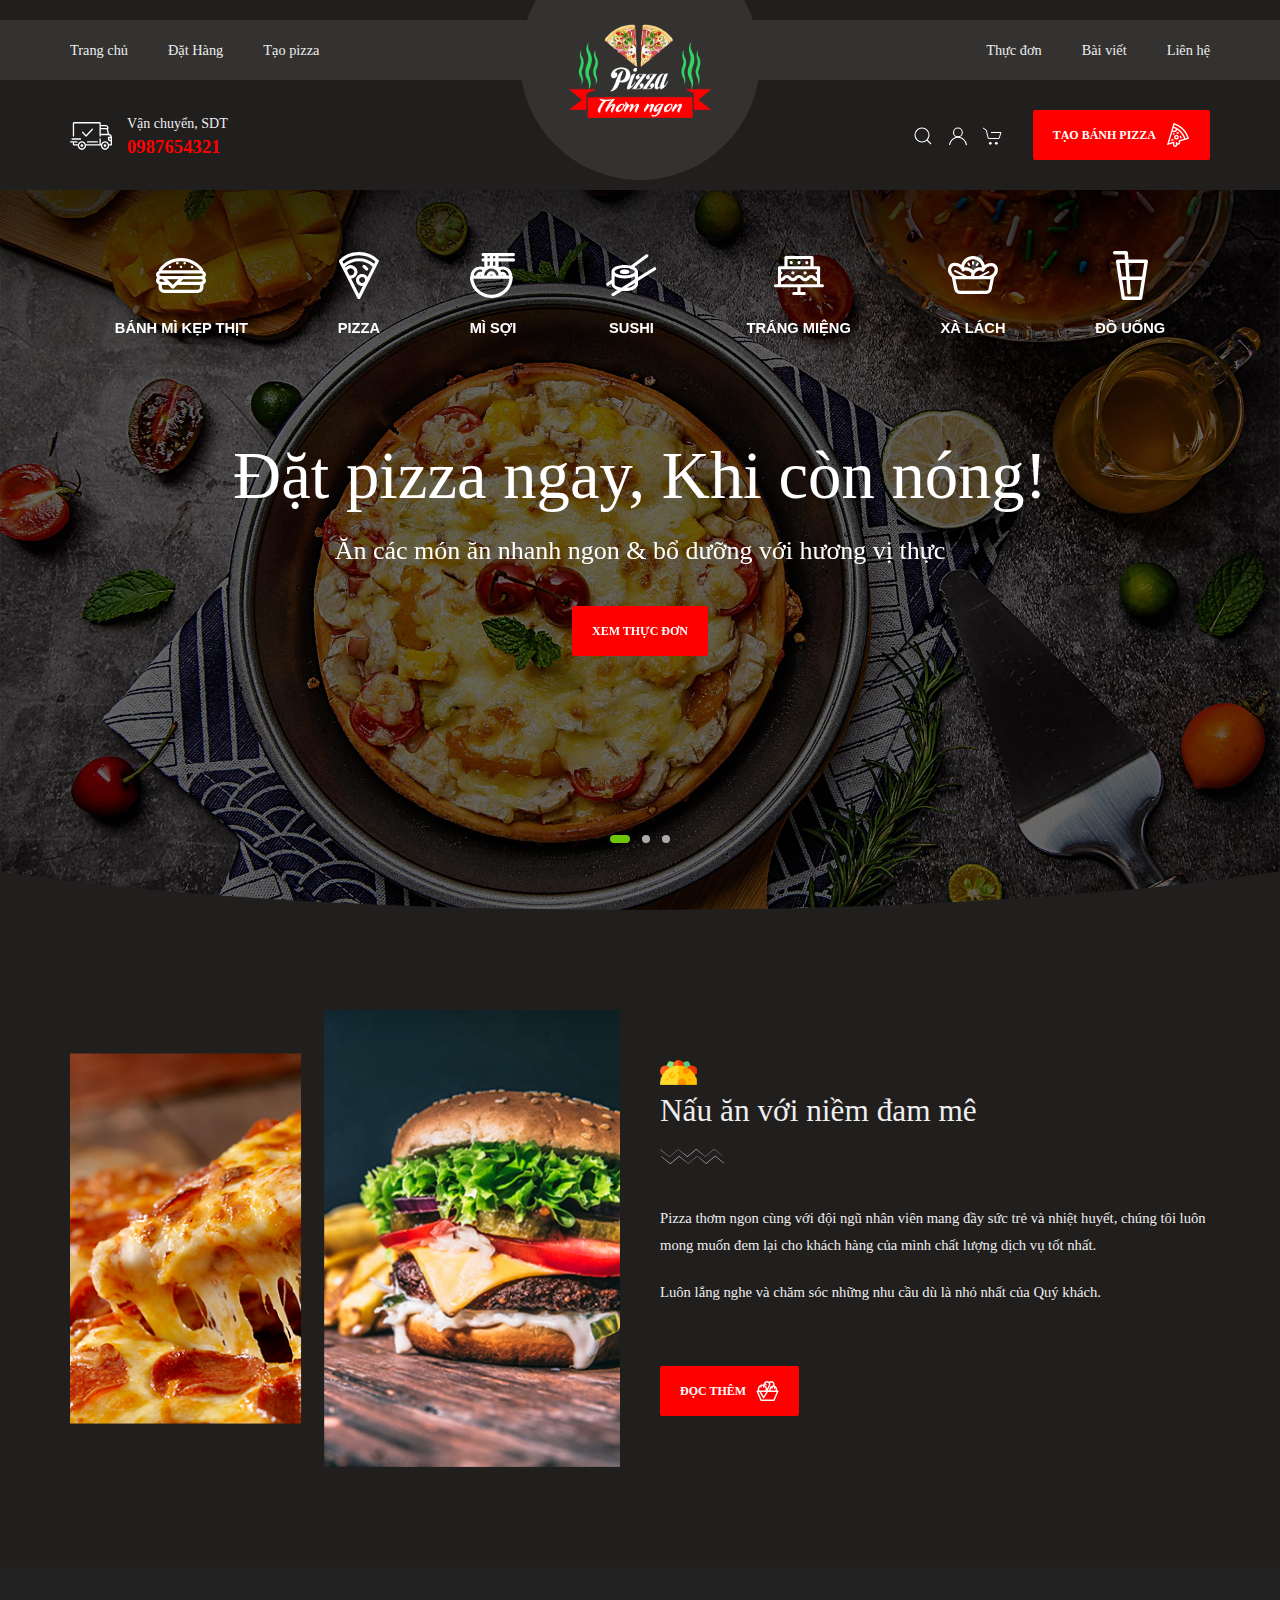
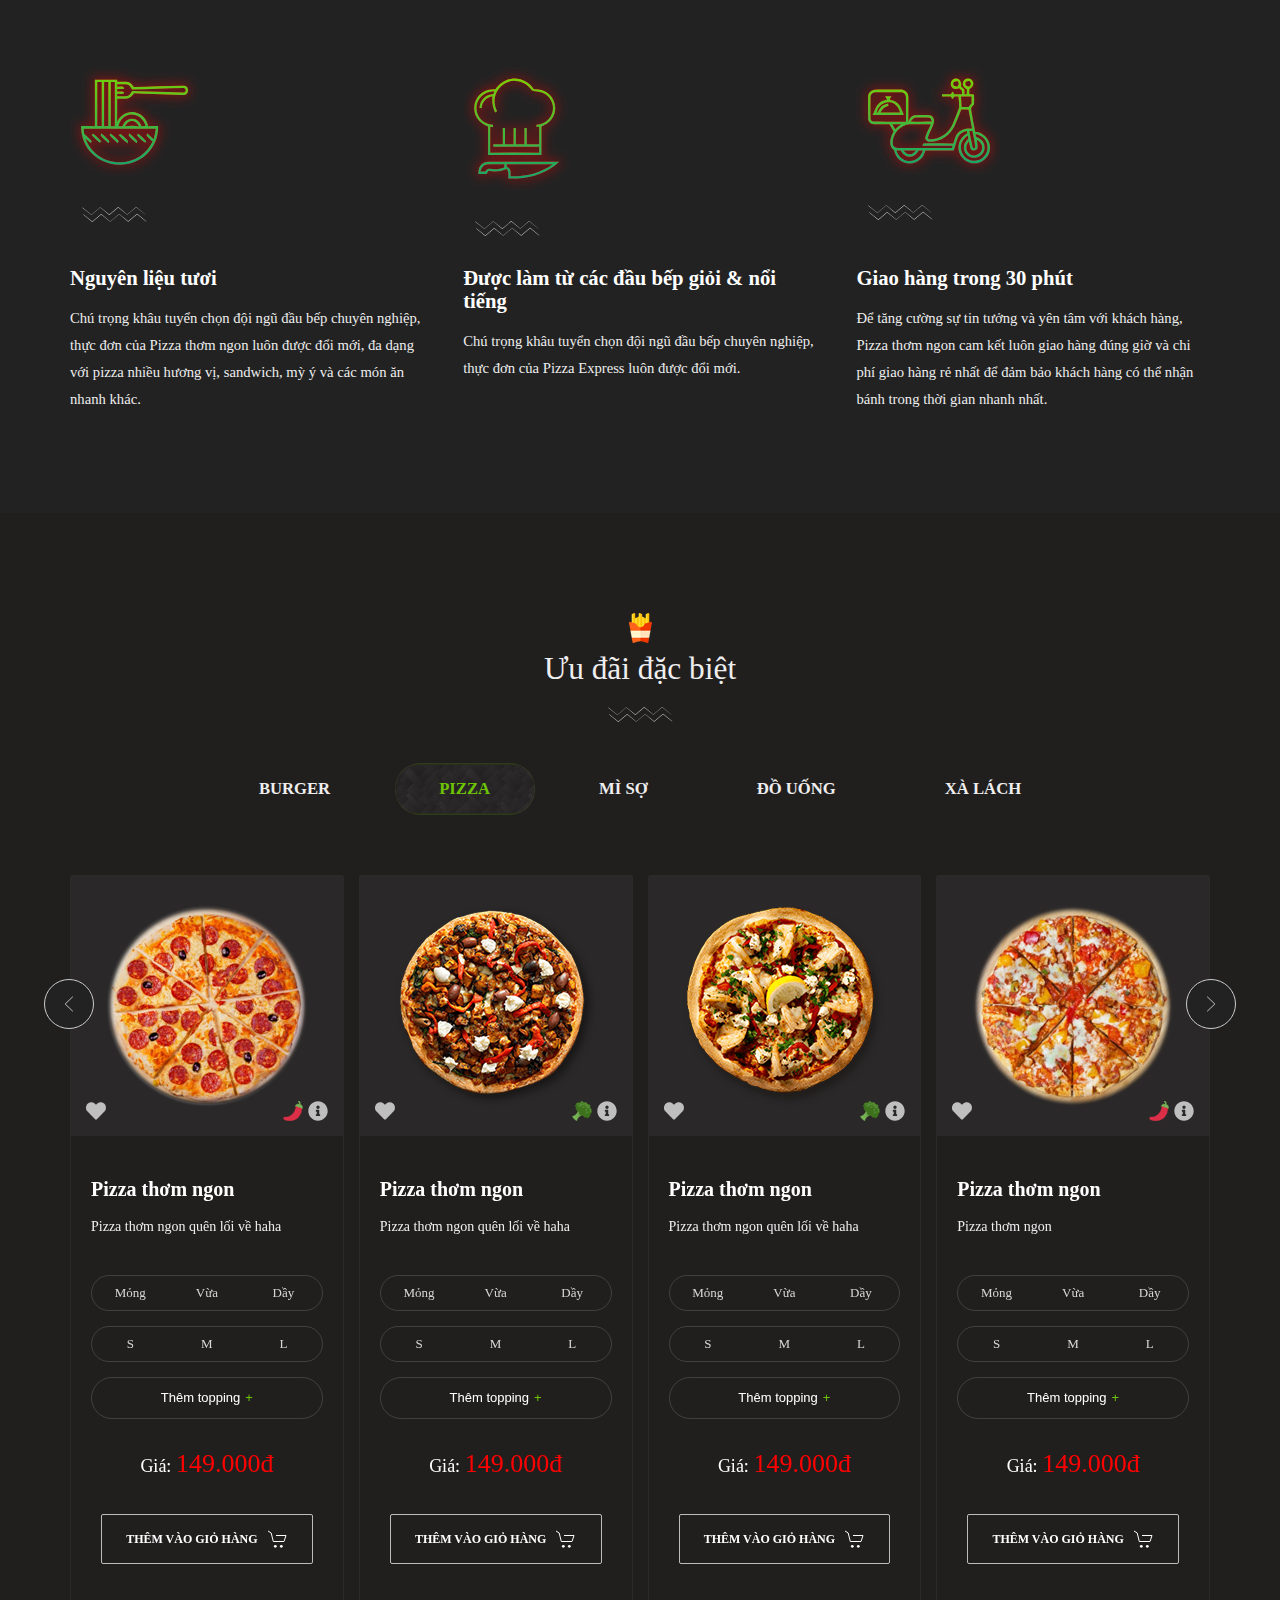
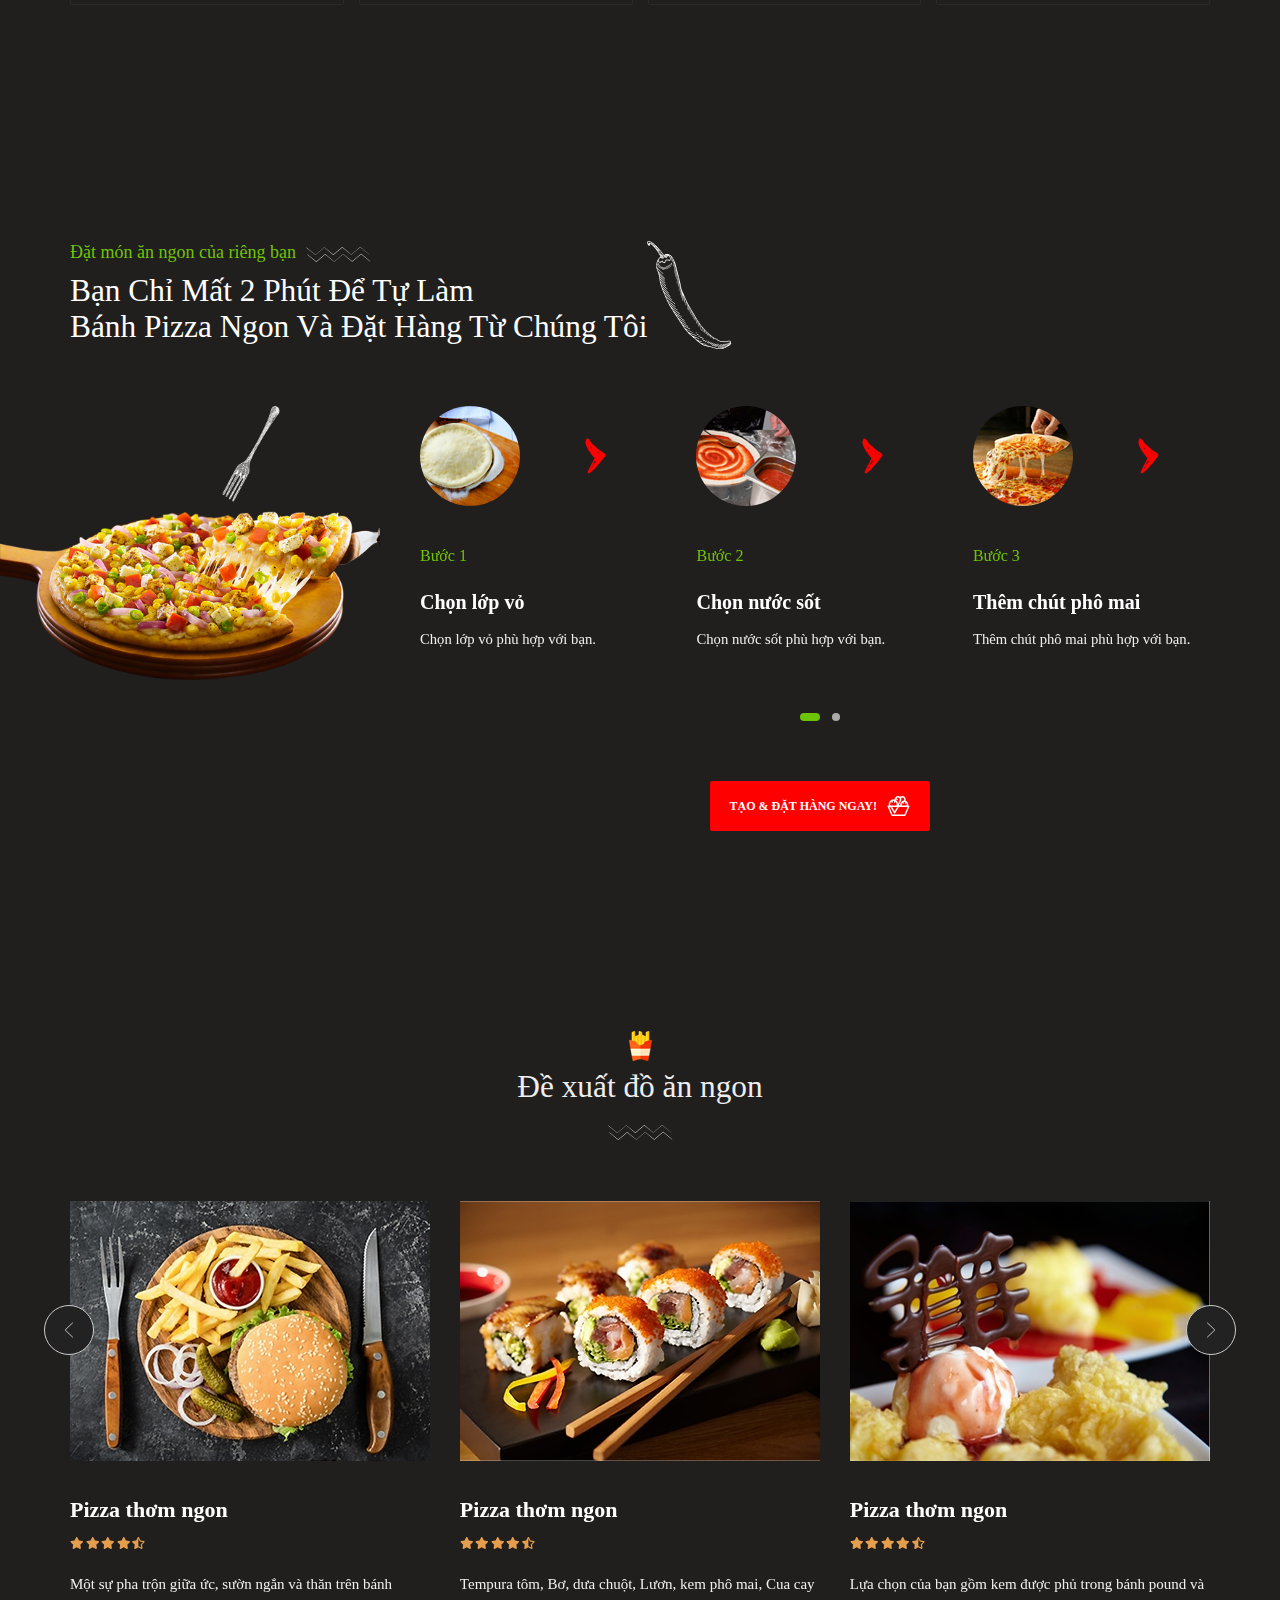
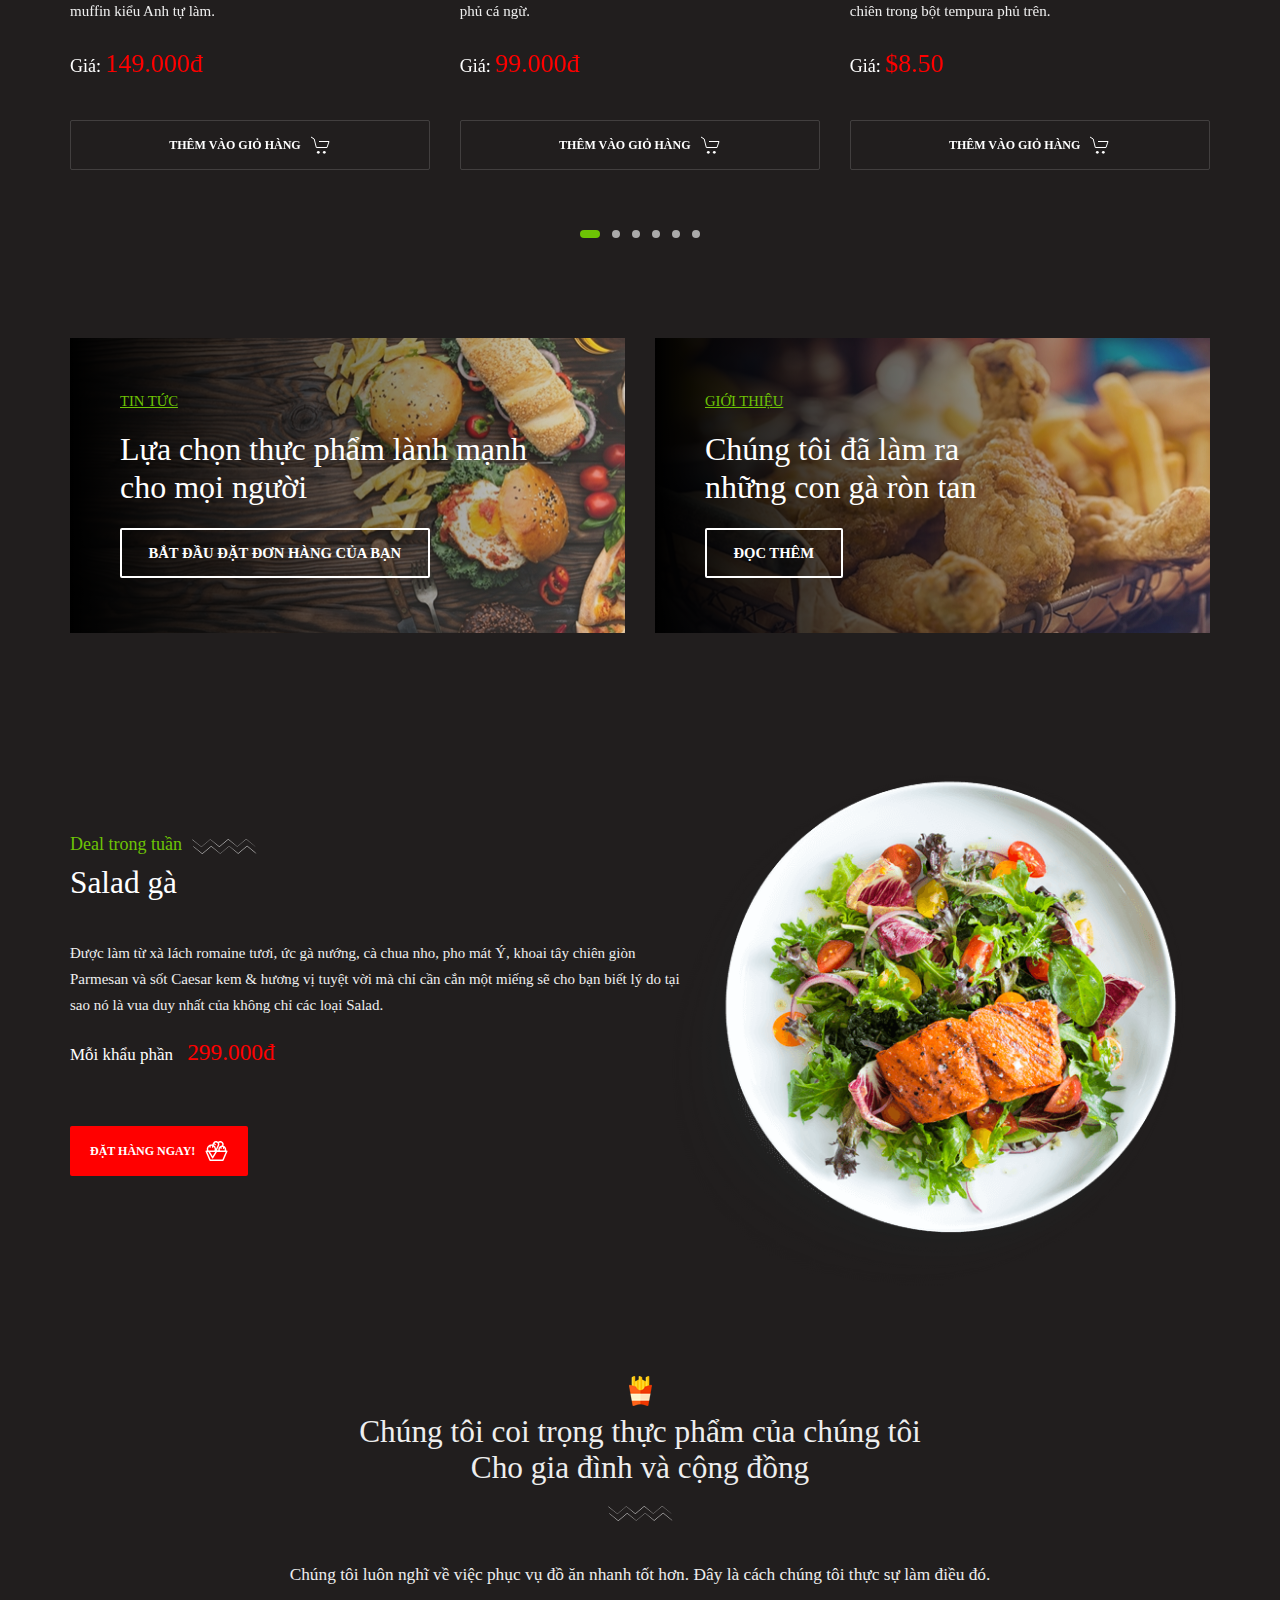
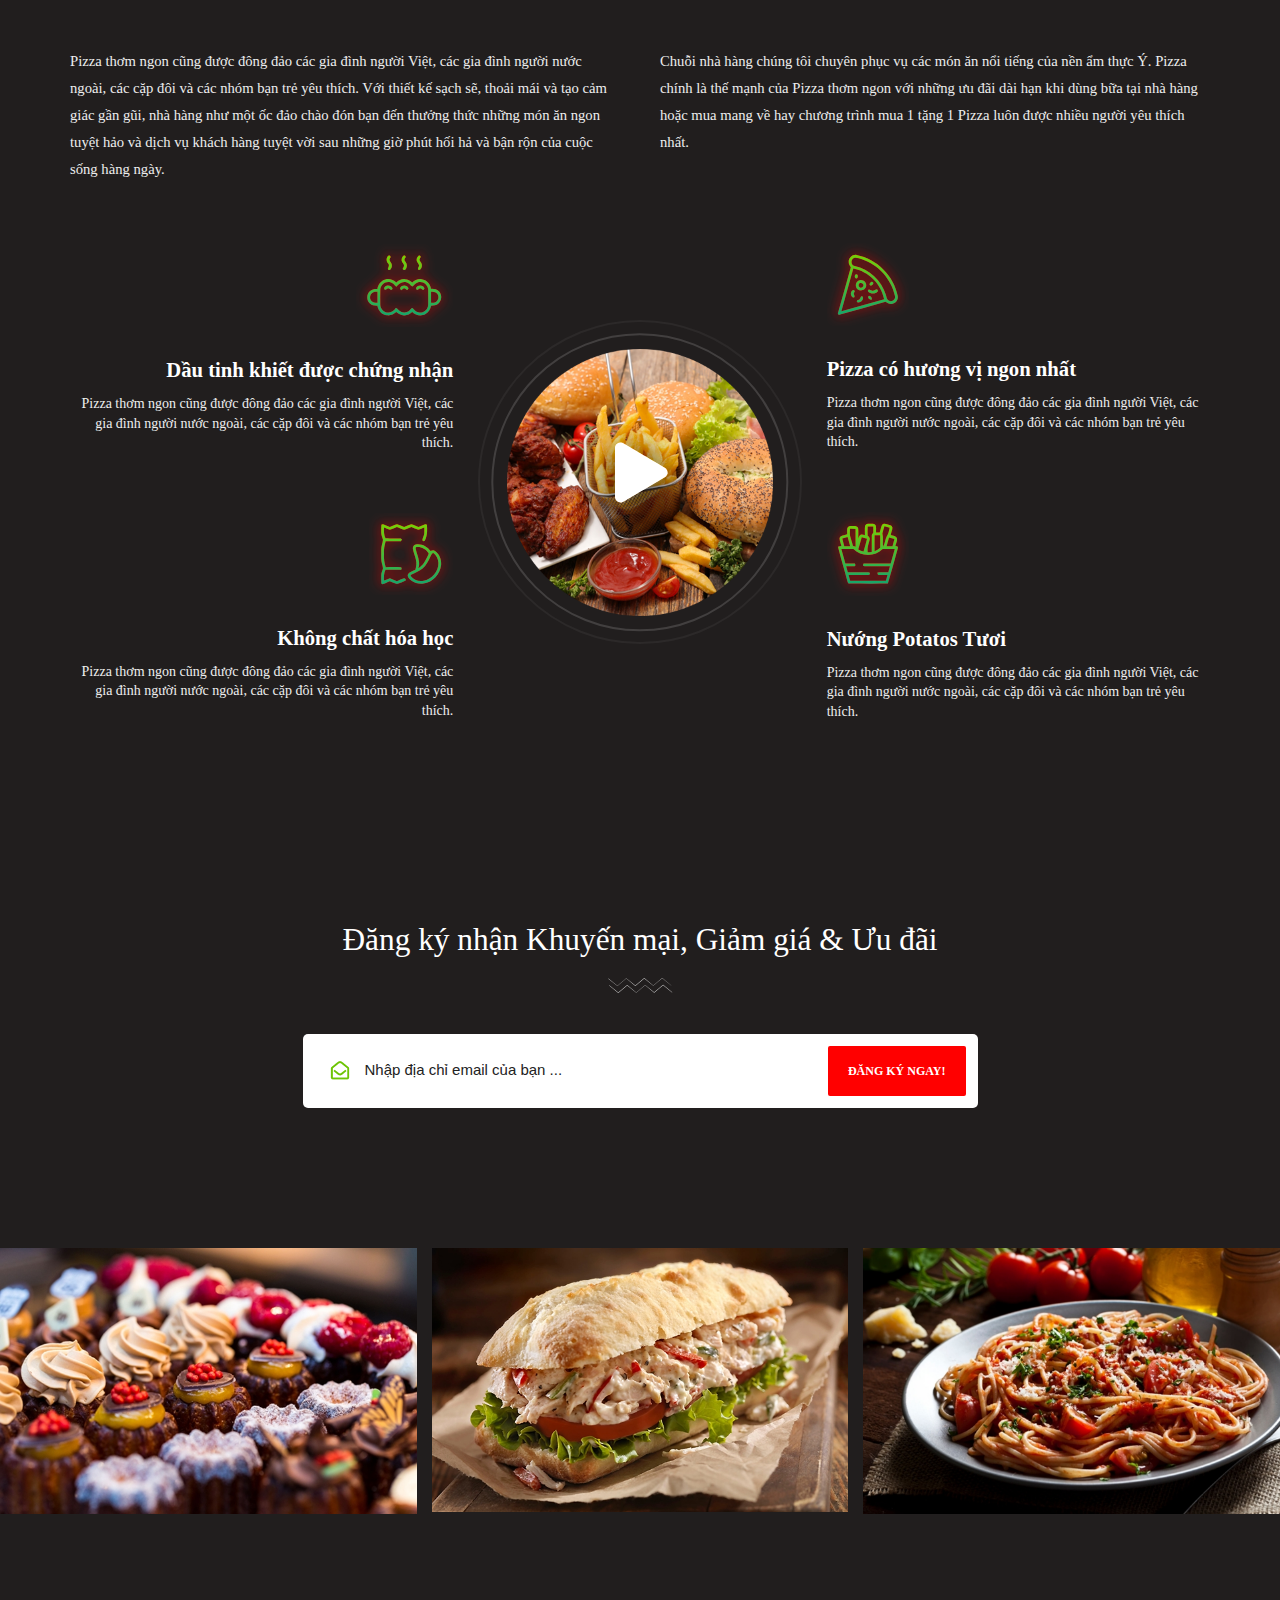
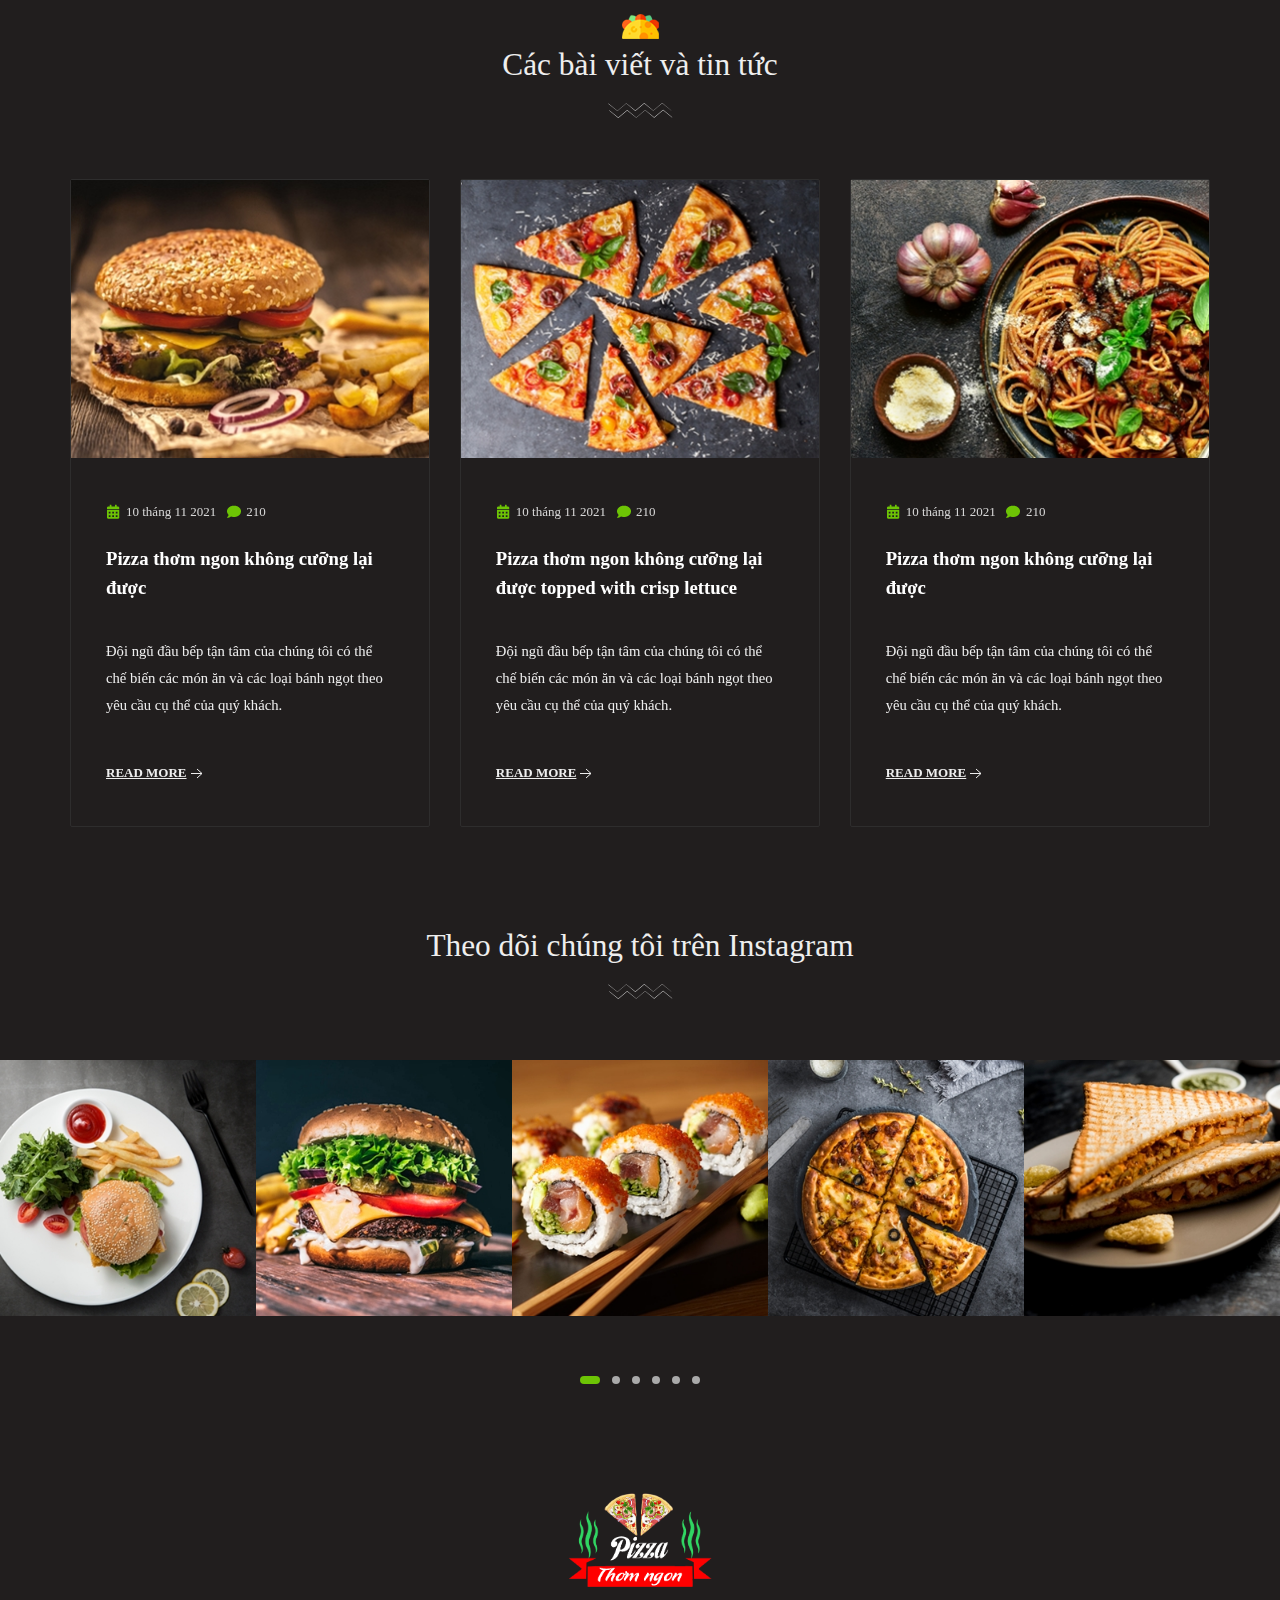
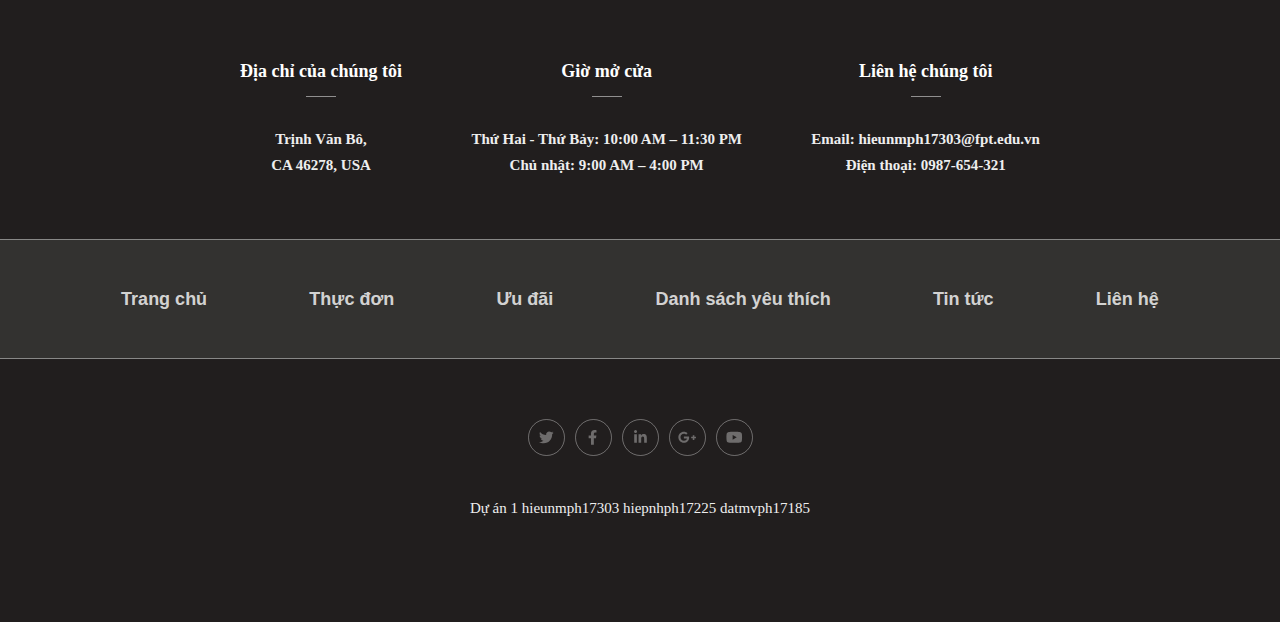
==== html/index.html @ de14d156 "up html" ====
<!DOCTYPE html>
<html lang="en">

<head>
    <meta charset="UTF-8">
    <meta http-equiv="X-UA-Compatible" content="IE=edge">
    <meta name="viewport" content="width=device-width, initial-scale=1.0">
    <title>Pizza Thơm Ngon</title>
    <link rel="stylesheet" href="../content/css/uikit.min.css">
    <link rel="stylesheet" href="../content/css/main.css">
    <link rel="stylesheet" href="../content/css/dark.css">
</head>

<body class="page-home dm-dark">
    <!-- Loader-->
    <div id="page-preloader"><span class="spinner border-t_second_b border-t_prim_a"></span></div>
    <!-- Loader end-->
    <div class="page-wrapper">
        <header class="page-header">
            <div class="page-header__top">
                <div class="uk-container">
                    <nav class="uk-navbar-container uk-navbar-transparent" data-uk-navbar="">
                        <div class="uk-navbar-left"><button class="uk-button" type="button" data-target="#offcanvas" data-uk-toggle data-uk-icon="menu"></button>
                            <ul class="uk-navbar-nav">
                                <li><a href="index.html">Trang chủ</a></li>
                                <li><a href="page-catalog-sidebar.html">Đặt Hàng</a></li>
                                <li><a href="page-pizza-builder.html">Tạo pizza</a></li>
                            </ul>
                        </div>
                        <div class="uk-navbar-center">
                            <div class="logo">
                                <div class="logo__box">
                                    <a class="logo__link" href="index.html"> <img class="logo__img logo__img--full" src="../content/img/logo.png" alt="logo"><img class="logo__img logo__img-small" src="../content/img/logo-small.png" alt="logo"></a>
                                </div>
                            </div>
                        </div>
                        <div class="uk-navbar-right">
                            <a class="uk-button" href="page-pizza-builder.html"> <span>Make
                                    Your Pizza</span><img class="uk-margin-small-left" src="../content/img/icons/pizza.png" alt="pizza"></a>
                            <ul class="uk-navbar-nav">
                                <li><a href="page-catalog.html">Thực đơn</a></li>
                                <li><a href="page-blog.html">Bài viết</a></li>
                                <li><a href="page-contacts.html">Liên hệ</a></li>
                            </ul>
                        </div>
                    </nav>
                </div>
            </div>
            <div class="page-header__bottom">
                <div class="uk-container">
                    <div class="uk-navbar-container uk-navbar-transparent" data-uk-navbar="">
                        <div class="uk-navbar-left">
                            <div>
                                <div class="block-with-phone"><img src="../content/img/icons/delivery.svg" alt="delivery" data-uk-svg>
                                    <div> <span>Vận chuyển, SDT</span><a href="tel:13205448749">0987654321</a>
                                    </div>
                                </div>
                            </div>
                        </div>
                        <div class="uk-navbar-center"></div>
                        <div class="uk-navbar-right">
                            <div class="other-links">
                                <ul class="other-links-list">
                                    <li><a href="#modal-full" data-uk-toggle><span data-uk-icon="search"></span></a>
                                    </li>
                                    <li><a href="#!"><span data-uk-icon="user"></span></a></li>
                                    <li><a href="page-cart.html"><span data-uk-icon="cart"></span></a></li>
                                </ul>
                                <a class="uk-button" href="page-pizza-builder.html"> <span>Tạo bánh
                                        pizza</span><img class="uk-margin-small-left" src="../content/img/icons/pizza.png" alt="pizza"></a>
                            </div>
                        </div>
                    </div>
                </div>
            </div>
        </header>
        <main class="page-main">
            <div class="section-first-screen">
                <div class="first-screen__slideshow">
                    <div data-uk-slideshow="min-height: 400; max-height: 785; autoplay: true">
                        <div class="uk-position-relative" tabindex="-1">
                            <ul class="uk-slideshow-items">
                                <li>
                                    <div class="uk-position-cover uk-animation-kenburns uk-animation-reverse uk-transform-origin-center-left">
                                        <img src="../content/img/pages/home/slider-1.jpg" alt="slider-1" data-uk-cover>
                                    </div>
                                </li>
                                <li>
                                    <div class="uk-position-cover uk-animation-kenburns uk-animation-reverse uk-transform-origin-center-left">
                                        <img src="../content/img/pages/home/slider-2.jpg" alt="slider-2" data-uk-cover>
                                    </div>
                                </li>
                                <li>
                                    <div class="uk-position-cover uk-animation-kenburns uk-animation-reverse uk-transform-origin-center-left">
                                        <img src="../content/img/pages/home/slider-3.jpg" alt="slider-3" data-uk-cover>
                                    </div>
                                </li>
                            </ul>
                        </div>
                        <div class="slideshow-dotnav uk-position-bottom-center">
                            <ul class="uk-slideshow-nav uk-dotnav uk-flex-center"></ul>
                        </div>
                    </div>
                </div>
                <div class="first-screen__content">
                    <div class="uk-container">
                        <nav class="category-nav">
                            <nav class="uk-navbar-container uk-navbar-transparent" data-uk-navbar>
                                <ul class="uk-navbar-nav">
                                    <li>
                                        <a href="page-catalog.html">
                                            <div class="nav-item"><span class="nav-item__icon"><img
                                                        src="../content/img/icons/menu/burgers-big.svg" alt="burgers"
                                                        data-uk-svg></span><span class="nav-item__text">bánh mì kẹp
                                                    thịt</span>
                                            </div>
                                        </a>
                                    </li>
                                    <li>
                                        <a href="page-catalog.html">
                                            <div class="nav-item"><span class="nav-item__icon"><img
                                                        src="../content/img/icons/menu/pizzas-big.svg" alt="pizzas"
                                                        data-uk-svg></span><span class="nav-item__text">pizza </span>
                                            </div>
                                        </a>
                                    </li>
                                    <li>
                                        <a href="page-catalog.html">
                                            <div class="nav-item"><span class="nav-item__icon"><img
                                                        src="../content/img/icons/menu/noodles-big.svg" alt="noodles"
                                                        data-uk-svg></span><span class="nav-item__text">Mì sợi</span>
                                            </div>
                                        </a>
                                    </li>
                                    <li>
                                        <a href="page-catalog.html">
                                            <div class="nav-item"><span class="nav-item__icon"><img
                                                        src="../content/img/icons/menu/sushi-big.svg" alt="sushi"
                                                        data-uk-svg></span><span class="nav-item__text">sushi</span>
                                            </div>
                                        </a>
                                    </li>
                                    <li>
                                        <a href="page-catalog.html">
                                            <div class="nav-item"><span class="nav-item__icon"><img
                                                        src="../content/img/icons/menu/desserts-big.svg" alt="desserts"
                                                        data-uk-svg></span><span class="nav-item__text">Tráng
                                                    miệng</span>
                                            </div>
                                        </a>
                                    </li>
                                    <li>
                                        <a href="page-catalog.html">
                                            <div class="nav-item"><span class="nav-item__icon"><img
                                                        src="../content/img/icons/menu/salads-big.svg" alt="salads"
                                                        data-uk-svg></span><span class="nav-item__text">Xà lách</span>
                                            </div>
                                        </a>
                                    </li>
                                    <li>
                                        <a href="page-catalog.html">
                                            <div class="nav-item"><span class="nav-item__icon"><img
                                                        src="../content/img/icons/menu/drinks-big.svg" alt="drinks"
                                                        data-uk-svg></span><span class="nav-item__text">Đồ uống</span>
                                            </div>
                                        </a>
                                    </li>
                                </ul>
                            </nav>
                        </nav>
                        <div class="first-screen__box">
                            <h2 class="first-screen__title">Đặt pizza ngay, Khi còn nóng!</h2>
                            <p class="first-screen__desc">Ăn các món ăn nhanh ngon & bổ dưỡng với hương vị thực</p><a class="uk-button" href="page-catalog-sidebar.html">Xem thực đơn</a>
                        </div>
                    </div>
                </div>
            </div>
            <div class="section-about">
                <div class="uk-section uk-container">
                    <div class="uk-grid uk-child-width-1-2@m uk-flex-middle" data-uk-grid>
                        <div class="uk-text-center"><img src="../content/img/pages/home/img-about.png" alt=""></div>
                        <div>
                            <div class="section-title burger wave">
                                <h3 class="uk-h3">Nấu ăn với niềm đam mê</h3>
                            </div>
                            <div class="section-content">
                                <p>Pizza thơm ngon cùng với đội ngũ nhân viên mang đầy sức trẻ và nhiệt huyết, chúng tôi luôn mong muốn đem lại cho khách hàng của mình chất lượng dịch vụ tốt nhất. </p>
                                <p>Luôn lắng nghe và chăm sóc những nhu cầu dù là nhỏ nhất của Quý khách.</p>
                                <div class="uk-margin-medium-top"><a class="uk-button" href="page-blog-article.html"><span>Đọc thêm</span><img
                                            class="uk-margin-small-left" src="../content/img/icons/ice-cream.svg"
                                            alt=""></a></div>
                            </div>
                        </div>
                    </div>
                </div>
            </div>
            <div class="section-features">
                <div class="uk-section uk-container">
                    <div class="uk-grid uk-child-width-1-3@s" data-uk-grid>
                        <div>
                            <div class="feature-item">
                                <div class="feature-item__icon"><img src="../content/img/icons/feature-1.svg" alt="feature">
                                </div>
                                <div class="feature-item__title">Nguyên liệu tươi</div>
                                <div class="feature-item__desc">Chú trọng khâu tuyển chọn đội ngũ đầu bếp chuyên nghiệp, thực đơn của Pizza thơm ngon luôn được đổi mới, đa dạng với pizza nhiều hương vị, sandwich, mỳ ý và các món ăn nhanh khác.</div>
                            </div>
                        </div>
                        <div>
                            <div class="feature-item">
                                <div class="feature-item__icon"><img src="../content/img/icons/feature-2.svg" alt="feature">
                                </div>
                                <div class="feature-item__title">Được làm từ các đầu bếp giỏi & nổi tiếng</div>
                                <div class="feature-item__desc">Chú trọng khâu tuyển chọn đội ngũ đầu bếp chuyên nghiệp, thực đơn của Pizza Express luôn được đổi mới.</div>
                            </div>
                        </div>
                        <div>
                            <div class="feature-item">
                                <div class="feature-item__icon"><img src="../content/img/icons/feature-3.svg" alt="feature">
                                </div>
                                <div class="feature-item__title">Giao hàng trong 30 phút</div>
                                <div class="feature-item__desc">Để tăng cường sự tin tưởng và yên tâm với khách hàng, Pizza thơm ngon cam kết luôn giao hàng đúng giờ và chi phí giao hàng rẻ nhất để đảm bảo khách hàng có thể nhận bánh trong thời gian nhanh nhất.</div>
                            </div>
                        </div>
                    </div>
                </div>
            </div>
            <div class="section-special-deals">
                <div class="uk-section uk-container">
                    <div class="section-title section-title--center wave french-fries">
                        <h3 class="uk-h3">Ưu đãi đặc biệt</h3>
                    </div>
                    <div class="section-content">
                        <ul class="uk-subnav uk-flex-center" data-uk-switcher="animation: uk-animation-slide-left-medium, uk-animation-slide-right-medium; swiping: false; active: 1">
                            <li><a href="#">Burger</a></li>
                            <li><a href="#">Pizza</a></li>
                            <li><a href="#">Mì sợ</a></li>
                            <li><a href="#">Đồ uống</a></li>
                            <li><a href="#">Xà lách</a></li>
                        </ul>
                        <ul class="uk-switcher">
                            <li>
                                <div data-uk-slider>
                                    <div class="uk-position-relative">
                                        <div class="uk-slider-container uk-light">
                                            <ul class="uk-slider-items uk-grid uk-grid-small uk-child-width-1-2@s uk-child-width-1-3@m uk-child-width-1-4@l">
                                                <li>
                                                    <div class="product-item">
                                                        <div class="product-item__box">
                                                            <div class="product-item__intro">
                                                                <div class="product-item__not-active">
                                                                    <div class="product-item__media">
                                                                        <div class="uk-inline-clip uk-transition-toggle uk-light" data-uk-lightbox="data-uk-lightbox">
                                                                            <a href="../content/img/products/pizza-1.png"><img src="../content/img/products/pizza-1.png" alt="Pizza thơm ngon" />
                                                                                <div class="uk-transition-fade uk-position-cover uk-overlay uk-overlay-primary">
                                                                                </div>
                                                                                <div class="uk-position-center"><span class="uk-transition-fade" data-uk-icon="icon: search;"></span>
                                                                                </div>
                                                                            </a>
                                                                        </div>
                                                                        <div class="product-item__whish"><i class="fas fa-heart"></i></div>
                                                                        <div class="product-item__type spicy"></div>
                                                                        <div class="product-item__tooltip" data-uk-tooltip="title: spicy pizza; pos: bottom-right">
                                                                            <i class="fas fa-info-circle"></i>
                                                                        </div>
                                                                    </div>
                                                                    <div class="product-item__title"><a href="page-product.html">Pizza kem tan
                                                                            chảy</a></div>
                                                                    <div class="product-item__desc">Pizza phô mai cay với lớp trên là bò pepperoni & sốt</div>
                                                                    <div class="product-item__select">
                                                                        <div class="select-box select-box--thickness">
                                                                            <ul>
                                                                                <li><label><input type="radio"
                                                                                            name="thickness-1"
                                                                                            checked="checked" /><span>Mỏng</span></label>
                                                                                </li>
                                                                                <li><label><input type="radio"
                                                                                            name="thickness-1" /><span>Vừa</span></label>
                                                                                </li>
                                                                                <li><label><input type="radio"
                                                                                            name="thickness-1" /><span>Dầy</span></label>
                                                                                </li>
                                                                            </ul>
                                                                        </div>
                                                                        <div class="select-box select-box--size">
                                                                            <ul>
                                                                                <li><label><input type="radio"
                                                                                            name="size-1" /><span>S</span></label>
                                                                                </li>
                                                                                <li><label><input type="radio"
                                                                                            name="size-1" /><span>M</span></label>
                                                                                </li>
                                                                                <li><label><input type="radio"
                                                                                            name="size-1"
                                                                                            checked="checked" /><span>L</span></label>
                                                                                </li>
                                                                            </ul>
                                                                        </div>
                                                                    </div>
                                                                </div>
                                                                <div class="product-item__active">
                                                                    <div class="title">Thêm topping</div>
                                                                    <div class="row">
                                                                        <div class="name">Thịt</div>
                                                                        <div class="col"><span class="counter"><span
                                                                                    class="minus">-</span><input type="text" value="1" /><span class="plus">+</span></span>
                                                                        </div>
                                                                        <div class="price">20.000đ</div>
                                                                    </div>
                                                                    <div class="row">
                                                                        <div class="name">Dứa</div>
                                                                        <div class="col"><span class="counter"><span
                                                                                    class="minus">-</span><input type="text" value="1" /><span class="plus">+</span></span>
                                                                        </div>
                                                                        <div class="price">35.000đ</div>
                                                                    </div>
                                                                    <div class="row">
                                                                        <div class="name">Ơt ngọt</div>
                                                                        <div class="col"><span class="counter"><span
                                                                                    class="minus">-</span><input type="text" value="1" /><span class="plus">+</span></span>
                                                                        </div>
                                                                        <div class="price">40.000đ</div>
                                                                    </div>
                                                                    <div class="row">
                                                                        <div class="name">Nấm trộn</div>
                                                                        <div class="col"><span class="counter"><span
                                                                                    class="minus">-</span><input type="text" value="1" /><span class="plus">+</span></span>
                                                                        </div>
                                                                        <div class="price">20.000đ</div>
                                                                    </div>
                                                                    <div class="row">
                                                                        <div class="name">Xúc xích salami</div>
                                                                        <div class="col"><span class="counter"><span
                                                                                    class="minus">-</span><input type="text" value="1" /><span class="plus">+</span></span>
                                                                        </div>
                                                                        <div class="price">35.000đ</div>
                                                                    </div>
                                                                    <div class="row">
                                                                        <div class="name">Gà</div>
                                                                        <div class="col"><span class="counter"><span
                                                                                    class="minus">-</span><input type="text" value="1" /><span class="plus">+</span></span>
                                                                        </div>
                                                                        <div class="price">40.000đ</div>
                                                                    </div>
                                                                    <div class="row">
                                                                        <div class="name">Nước sốt</div>
                                                                        <div class="col"><span class="counter"><span
                                                                                    class="minus">-</span><input type="text" value="1" /><span class="plus">+</span></span>
                                                                        </div>
                                                                        <div class="price">20.000đ</div>
                                                                    </div>
                                                                    <div class="row">
                                                                        <div class="name">Thịt</div>
                                                                        <div class="col"><span class="counter"><span
                                                                                    class="minus">-</span><input type="text" value="1" /><span class="plus">+</span></span>
                                                                        </div>
                                                                        <div class="price">20.000đ</div>
                                                                    </div>
                                                                    <div class="row">
                                                                        <div class="name">Dứa</div>
                                                                        <div class="col"><span class="counter"><span
                                                                                    class="minus">-</span><input type="text" value="1" /><span class="plus">+</span></span>
                                                                        </div>
                                                                        <div class="price">35.000đ</div>
                                                                    </div>
                                                                    <div class="row">
                                                                        <div class="name">Ơt ngọt</div>
                                                                        <div class="col"><span class="counter"><span
                                                                                    class="minus">-</span><input type="text" value="1" /><span class="plus">+</span></span>
                                                                        </div>
                                                                        <div class="price">40.000đ</div>
                                                                    </div>
                                                                    <div class="row">
                                                                        <div class="name">Nấm trộn</div>
                                                                        <div class="col"><span class="counter"><span
                                                                                    class="minus">-</span><input type="text" value="1" /><span class="plus">+</span></span>
                                                                        </div>
                                                                        <div class="price">20.000đ</div>
                                                                    </div>
                                                                    <div class="row">
                                                                        <div class="name">Cá thu</div>
                                                                        <div class="col"><span class="counter"><span
                                                                                    class="minus">-</span><input type="text" value="1" /><span class="plus">+</span></span>
                                                                        </div>
                                                                        <div class="price">149.000đ</div>
                                                                    </div>
                                                                </div>
                                                            </div>
                                                            <div class="product-item__toggle"> <button type="button">
                                                                    <span>Thêm topping</span></button></div>
                                                            <div class="product-item__info">
                                                                <div class="product-item__price"> <span>Giá:
                                                                    </span><span class="value">149.000đ</span></div>
                                                                <div class="product-item__addcart"> <a class="uk-button uk-button-default" href="page-product.html">Thêm vào giỏ hàng<span
                                                                            data-uk-icon="cart"></span></a></div>
                                                            </div>
                                                        </div>
                                                    </div>
                                                </li>
                                                <li>
                                                    <div class="product-item">
                                                        <div class="product-item__box">
                                                            <div class="product-item__intro">
                                                                <div class="product-item__not-active">
                                                                    <div class="product-item__media">
                                                                        <div class="uk-inline-clip uk-transition-toggle uk-light" data-uk-lightbox="data-uk-lightbox">
                                                                            <a href="../content/img/products/pizza-2.png"><img src="../content/img/products/pizza-2.png" alt="Neapolitan Pizza" />
                                                                                <div class="uk-transition-fade uk-position-cover uk-overlay uk-overlay-primary">
                                                                                </div>
                                                                                <div class="uk-position-center"><span class="uk-transition-fade" data-uk-icon="icon: search;"></span>
                                                                                </div>
                                                                            </a>
                                                                        </div>
                                                                        <div class="product-item__whish"><i class="fas fa-heart"></i></div>
                                                                        <div class="product-item__type vegetarian">
                                                                        </div>
                                                                        <div class="product-item__tooltip" data-uk-tooltip="title: vegetarian pizza; pos: bottom-right">
                                                                            <i class="fas fa-info-circle"></i>
                                                                        </div>
                                                                    </div>
                                                                    <div class="product-item__title"><a href="page-product.html">
                                                                            Pizza thơm ngon</a></div>
                                                                    <div class="product-item__desc">Ngon quên lối về haha
                                                                    </div>
                                                                    <div class="product-item__select">
                                                                        <div class="select-box select-box--thickness">
                                                                            <ul>
                                                                                <li><label><input type="radio"
                                                                                            name="thickness-2"
                                                                                            checked="checked" /><span>Mỏng</span></label>
                                                                                </li>
                                                                                <li><label><input type="radio"
                                                                                            name="thickness-2" /><span>Vừa</span></label>
                                                                                </li>
                                                                                <li><label><input type="radio"
                                                                                            name="thickness-2" /><span>Dầy</span></label>
                                                                                </li>
                                                                            </ul>
                                                                        </div>
                                                                        <div class="select-box select-box--size">
                                                                            <ul>
                                                                                <li><label><input type="radio"
                                                                                            name="size-2" /><span>S
                                                                                        </span></label></li>
                                                                                <li><label><input type="radio"
                                                                                            name="size-2" /><span>M
                                                                                        </span></label></li>
                                                                                <li><label><input type="radio"
                                                                                            name="size-2"
                                                                                            checked="checked" /><span>L
                                                                                        </span></label></li>
                                                                            </ul>
                                                                        </div>
                                                                    </div>
                                                                </div>
                                                                <div class="product-item__active">
                                                                    <div class="title">Thêm topping</div>
                                                                    <div class="row">
                                                                        <div class="name">Thịt</div>
                                                                        <div class="col"><span class="counter"><span
                                                                                    class="minus">-</span><input type="text" value="1" /><span class="plus">+</span></span>
                                                                        </div>
                                                                        <div class="price">20.000đ</div>
                                                                    </div>
                                                                    <div class="row">
                                                                        <div class="name">Dứa</div>
                                                                        <div class="col"><span class="counter"><span
                                                                                    class="minus">-</span><input type="text" value="1" /><span class="plus">+</span></span>
                                                                        </div>
                                                                        <div class="price">35.000đ</div>
                                                                    </div>
                                                                    <div class="row">
                                                                        <div class="name">Ơt ngọt</div>
                                                                        <div class="col"><span class="counter"><span
                                                                                    class="minus">-</span><input type="text" value="1" /><span class="plus">+</span></span>
                                                                        </div>
                                                                        <div class="price">40.000đ</div>
                                                                    </div>
                                                                    <div class="row">
                                                                        <div class="name">Nấm trộn</div>
                                                                        <div class="col"><span class="counter"><span
                                                                                    class="minus">-</span><input type="text" value="1" /><span class="plus">+</span></span>
                                                                        </div>
                                                                        <div class="price">20.000đ</div>
                                                                    </div>
                                                                    <div class="row">
                                                                        <div class="name">Xúc xích salami</div>
                                                                        <div class="col"><span class="counter"><span
                                                                                    class="minus">-</span><input type="text" value="1" /><span class="plus">+</span></span>
                                                                        </div>
                                                                        <div class="price">35.000đ</div>
                                                                    </div>
                                                                    <div class="row">
                                                                        <div class="name">Gà</div>
                                                                        <div class="col"><span class="counter"><span
                                                                                    class="minus">-</span><input type="text" value="1" /><span class="plus">+</span></span>
                                                                        </div>
                                                                        <div class="price">40.000đ</div>
                                                                    </div>
                                                                    <div class="row">
                                                                        <div class="name">Nước sốt</div>
                                                                        <div class="col"><span class="counter"><span
                                                                                    class="minus">-</span><input type="text" value="1" /><span class="plus">+</span></span>
                                                                        </div>
                                                                        <div class="price">20.000đ</div>
                                                                    </div>
                                                                    <div class="row">
                                                                        <div class="name">Thịt</div>
                                                                        <div class="col"><span class="counter"><span
                                                                                    class="minus">-</span><input type="text" value="1" /><span class="plus">+</span></span>
                                                                        </div>
                                                                        <div class="price">20.000đ</div>
                                                                    </div>
                                                                    <div class="row">
                                                                        <div class="name">Dứa</div>
                                                                        <div class="col"><span class="counter"><span
                                                                                    class="minus">-</span><input type="text" value="1" /><span class="plus">+</span></span>
                                                                        </div>
                                                                        <div class="price">35.000đ</div>
                                                                    </div>
                                                                    <div class="row">
                                                                        <div class="name">Ơt ngọt</div>
                                                                        <div class="col"><span class="counter"><span
                                                                                    class="minus">-</span><input type="text" value="1" /><span class="plus">+</span></span>
                                                                        </div>
                                                                        <div class="price">40.000đ</div>
                                                                    </div>
                                                                    <div class="row">
                                                                        <div class="name">Nấm trộn</div>
                                                                        <div class="col"><span class="counter"><span
                                                                                    class="minus">-</span><input type="text" value="1" /><span class="plus">+</span></span>
                                                                        </div>
                                                                        <div class="price">20.000đ</div>
                                                                    </div>
                                                                    <div class="row">
                                                                        <div class="name">Cá thu</div>
                                                                        <div class="col"><span class="counter"><span
                                                                                    class="minus">-</span><input type="text" value="1" /><span class="plus">+</span></span>
                                                                        </div>
                                                                        <div class="price">149.000đ</div>
                                                                    </div>
                                                                </div>
                                                            </div>
                                                            <div class="product-item__toggle"> <button type="button">
                                                                    <span>Thêm topping</span></button></div>
                                                            <div class="product-item__info">
                                                                <div class="product-item__price"> <span>Giá:
                                                                    </span><span class="value">149.000đ</span></div>
                                                                <div class="product-item__addcart"> <a class="uk-button uk-button-default" href="page-product.html">Thêm vào giỏ hàng<span
                                                                            data-uk-icon="cart"></span></a></div>
                                                            </div>
                                                        </div>
                                                    </div>
                                                </li>
                                                <li>
                                                    <div class="product-item">
                                                        <div class="product-item__box">
                                                            <div class="product-item__intro">
                                                                <div class="product-item__not-active">
                                                                    <div class="product-item__media">
                                                                        <div class="uk-inline-clip uk-transition-toggle uk-light" data-uk-lightbox="data-uk-lightbox">
                                                                            <a href="../content/img/products/pizza-3.png"><img src="../content/img/products/pizza-3.png" alt="Hot n Spicy Pizza" />
                                                                                <div class="uk-transition-fade uk-position-cover uk-overlay uk-overlay-primary">
                                                                                </div>
                                                                                <div class="uk-position-center"><span class="uk-transition-fade" data-uk-icon="icon: search;"></span>
                                                                                </div>
                                                                            </a>
                                                                        </div>
                                                                        <div class="product-item__whish"><i class="fas fa-heart"></i></div>
                                                                        <div class="product-item__type vegetarian">
                                                                        </div>
                                                                        <div class="product-item__tooltip" data-uk-tooltip="title: vegetarian pizza; pos: bottom-right">
                                                                            <i class="fas fa-info-circle"></i>
                                                                        </div>
                                                                    </div>
                                                                    <div class="product-item__title"><a href="page-product.html">Pizza thơm ngon</a>
                                                                    </div>
                                                                    <div class="product-item__desc">Pizza thơm ngon quên lối về haha</div>
                                                                    <div class="product-item__select">
                                                                        <div class="select-box select-box--thickness">
                                                                            <ul>
                                                                                <li><label><input type="radio"
                                                                                            name="thickness-3"
                                                                                            checked="checked" /><span>Mỏng</span></label>
                                                                                </li>
                                                                                <li><label><input type="radio"
                                                                                            name="thickness-3" /><span>Vừa</span></label>
                                                                                </li>
                                                                                <li><label><input type="radio"
                                                                                            name="thickness-3" /><span>Dầy</span></label>
                                                                                </li>
                                                                            </ul>
                                                                        </div>
                                                                        <div class="select-box select-box--size">
                                                                            <ul>
                                                                                <li><label><input type="radio"
                                                                                            name="size-3" /><span>S
                                                                                        </span></label></li>
                                                                                <li><label><input type="radio"
                                                                                            name="size-3" /><span>M
                                                                                        </span></label></li>
                                                                                <li><label><input type="radio"
                                                                                            name="size-3"
                                                                                            checked="checked" /><span>L
                                                                                        </span></label></li>
                                                                            </ul>
                                                                        </div>
                                                                    </div>
                                                                </div>
                                                                <div class="product-item__active">
                                                                    <div class="title">Thêm topping</div>
                                                                    <div class="row">
                                                                        <div class="name">Thịt</div>
                                                                        <div class="col"><span class="counter"><span
                                                                                    class="minus">-</span><input type="text" value="1" /><span class="plus">+</span></span>
                                                                        </div>
                                                                        <div class="price">20.000đ</div>
                                                                    </div>
                                                                    <div class="row">
                                                                        <div class="name">Dứa</div>
                                                                        <div class="col"><span class="counter"><span
                                                                                    class="minus">-</span><input type="text" value="1" /><span class="plus">+</span></span>
                                                                        </div>
                                                                        <div class="price">35.000đ</div>
                                                                    </div>
                                                                    <div class="row">
                                                                        <div class="name">Ơt ngọt</div>
                                                                        <div class="col"><span class="counter"><span
                                                                                    class="minus">-</span><input type="text" value="1" /><span class="plus">+</span></span>
                                                                        </div>
                                                                        <div class="price">40.000đ</div>
                                                                    </div>
                                                                    <div class="row">
                                                                        <div class="name">Nấm trộn</div>
                                                                        <div class="col"><span class="counter"><span
                                                                                    class="minus">-</span><input type="text" value="1" /><span class="plus">+</span></span>
                                                                        </div>
                                                                        <div class="price">20.000đ</div>
                                                                    </div>
                                                                    <div class="row">
                                                                        <div class="name">Xúc xích salami</div>
                                                                        <div class="col"><span class="counter"><span
                                                                                    class="minus">-</span><input type="text" value="1" /><span class="plus">+</span></span>
                                                                        </div>
                                                                        <div class="price">35.000đ</div>
                                                                    </div>
                                                                    <div class="row">
                                                                        <div class="name">Gà</div>
                                                                        <div class="col"><span class="counter"><span
                                                                                    class="minus">-</span><input type="text" value="1" /><span class="plus">+</span></span>
                                                                        </div>
                                                                        <div class="price">40.000đ</div>
                                                                    </div>
                                                                    <div class="row">
                                                                        <div class="name">Nước sốt</div>
                                                                        <div class="col"><span class="counter"><span
                                                                                    class="minus">-</span><input type="text" value="1" /><span class="plus">+</span></span>
                                                                        </div>
                                                                        <div class="price">20.000đ</div>
                                                                    </div>
                                                                    <div class="row">
                                                                        <div class="name">Thịt</div>
                                                                        <div class="col"><span class="counter"><span
                                                                                    class="minus">-</span><input type="text" value="1" /><span class="plus">+</span></span>
                                                                        </div>
                                                                        <div class="price">20.000đ</div>
                                                                    </div>
                                                                    <div class="row">
                                                                        <div class="name">Dứa</div>
                                                                        <div class="col"><span class="counter"><span
                                                                                    class="minus">-</span><input type="text" value="1" /><span class="plus">+</span></span>
                                                                        </div>
                                                                        <div class="price">35.000đ</div>
                                                                    </div>
                                                                    <div class="row">
                                                                        <div class="name">Ơt ngọt</div>
                                                                        <div class="col"><span class="counter"><span
                                                                                    class="minus">-</span><input type="text" value="1" /><span class="plus">+</span></span>
                                                                        </div>
                                                                        <div class="price">40.000đ</div>
                                                                    </div>
                                                                    <div class="row">
                                                                        <div class="name">Nấm trộn</div>
                                                                        <div class="col"><span class="counter"><span
                                                                                    class="minus">-</span><input type="text" value="1" /><span class="plus">+</span></span>
                                                                        </div>
                                                                        <div class="price">20.000đ</div>
                                                                    </div>
                                                                    <div class="row">
                                                                        <div class="name">Cá thu</div>
                                                                        <div class="col"><span class="counter"><span
                                                                                    class="minus">-</span><input type="text" value="1" /><span class="plus">+</span></span>
                                                                        </div>
                                                                        <div class="price">149.000đ</div>
                                                                    </div>
                                                                </div>
                                                            </div>
                                                            <div class="product-item__toggle"> <button type="button">
                                                                    <span>Thêm topping</span></button></div>
                                                            <div class="product-item__info">
                                                                <div class="product-item__price"> <span>Giá:
                                                                    </span><span class="value">149.000đ</span></div>
                                                                <div class="product-item__addcart"> <a class="uk-button uk-button-default" href="page-product.html">Thêm vào giỏ hàng<span
                                                                            data-uk-icon="cart"></span></a></div>
                                                            </div>
                                                        </div>
                                                    </div>
                                                </li>
                                                <li>
                                                    <div class="product-item">
                                                        <div class="product-item__box">
                                                            <div class="product-item__intro">
                                                                <div class="product-item__not-active">
                                                                    <div class="product-item__media">
                                                                        <div class="uk-inline-clip uk-transition-toggle uk-light" data-uk-lightbox="data-uk-lightbox">
                                                                            <a href="../content/img/products/pizza-4.png"><img src="../content/img/products/pizza-4.png" alt="Pizza thơm ngon" />
                                                                                <div class="uk-transition-fade uk-position-cover uk-overlay uk-overlay-primary">
                                                                                </div>
                                                                                <div class="uk-position-center"><span class="uk-transition-fade" data-uk-icon="icon: search;"></span>
                                                                                </div>
                                                                            </a>
                                                                        </div>
                                                                        <div class="product-item__whish"><i class="fas fa-heart"></i></div>
                                                                        <div class="product-item__type spicy"></div>
                                                                        <div class="product-item__tooltip" data-uk-tooltip="title: spicy pizza; pos: bottom-right">
                                                                            <i class="fas fa-info-circle"></i>
                                                                        </div>
                                                                    </div>
                                                                    <div class="product-item__title"><a href="page-product.html">Pizza thơm ngon</a>
                                                                    </div>
                                                                    <div class="product-item__desc">Pizza thơm ngon quên lối về haha</div>
                                                                    <div class="product-item__select">
                                                                        <div class="select-box select-box--thickness">
                                                                            <ul>
                                                                                <li><label><input type="radio"
                                                                                            name="thickness-4"
                                                                                            checked="checked" /><span>Mỏng</span></label>
                                                                                </li>
                                                                                <li><label><input type="radio"
                                                                                            name="thickness-4" /><span>Vừa</span></label>
                                                                                </li>
                                                                                <li><label><input type="radio"
                                                                                            name="thickness-4" /><span>Dầy</span></label>
                                                                                </li>
                                                                            </ul>
                                                                        </div>
                                                                        <div class="select-box select-box--size">
                                                                            <ul>
                                                                                <li><label><input type="radio"
                                                                                            name="size-4" /><span>S</span></label>
                                                                                </li>
                                                                                <li><label><input type="radio"
                                                                                            name="size-4" /><span>M</span></label>
                                                                                </li>
                                                                                <li><label><input type="radio"
                                                                                            name="size-4"
                                                                                            checked="checked" /><span>L</span></label>
                                                                                </li>
                                                                            </ul>
                                                                        </div>
                                                                    </div>
                                                                </div>
                                                                <div class="product-item__active">
                                                                    <div class="title">Thêm topping</div>
                                                                    <div class="row">
                                                                        <div class="name">Thịt</div>
                                                                        <div class="col"><span class="counter"><span
                                                                                    class="minus">-</span><input type="text" value="1" /><span class="plus">+</span></span>
                                                                        </div>
                                                                        <div class="price">20.000đ</div>
                                                                    </div>
                                                                    <div class="row">
                                                                        <div class="name">Dứa</div>
                                                                        <div class="col"><span class="counter"><span
                                                                                    class="minus">-</span><input type="text" value="1" /><span class="plus">+</span></span>
                                                                        </div>
                                                                        <div class="price">35.000đ</div>
                                                                    </div>
                                                                    <div class="row">
                                                                        <div class="name">Ơt ngọt</div>
                                                                        <div class="col"><span class="counter"><span
                                                                                    class="minus">-</span><input type="text" value="1" /><span class="plus">+</span></span>
                                                                        </div>
                                                                        <div class="price">40.000đ</div>
                                                                    </div>
                                                                    <div class="row">
                                                                        <div class="name">Nấm trộn</div>
                                                                        <div class="col"><span class="counter"><span
                                                                                    class="minus">-</span><input type="text" value="1" /><span class="plus">+</span></span>
                                                                        </div>
                                                                        <div class="price">20.000đ</div>
                                                                    </div>
                                                                    <div class="row">
                                                                        <div class="name">Xúc xích salami</div>
                                                                        <div class="col"><span class="counter"><span
                                                                                    class="minus">-</span><input type="text" value="1" /><span class="plus">+</span></span>
                                                                        </div>
                                                                        <div class="price">35.000đ</div>
                                                                    </div>
                                                                    <div class="row">
                                                                        <div class="name">Gà</div>
                                                                        <div class="col"><span class="counter"><span
                                                                                    class="minus">-</span><input type="text" value="1" /><span class="plus">+</span></span>
                                                                        </div>
                                                                        <div class="price">40.000đ</div>
                                                                    </div>
                                                                    <div class="row">
                                                                        <div class="name">Nước sốt</div>
                                                                        <div class="col"><span class="counter"><span
                                                                                    class="minus">-</span><input type="text" value="1" /><span class="plus">+</span></span>
                                                                        </div>
                                                                        <div class="price">20.000đ</div>
                                                                    </div>
                                                                    <div class="row">
                                                                        <div class="name">Thịt</div>
                                                                        <div class="col"><span class="counter"><span
                                                                                    class="minus">-</span><input type="text" value="1" /><span class="plus">+</span></span>
                                                                        </div>
                                                                        <div class="price">20.000đ</div>
                                                                    </div>
                                                                    <div class="row">
                                                                        <div class="name">Dứa</div>
                                                                        <div class="col"><span class="counter"><span
                                                                                    class="minus">-</span><input type="text" value="1" /><span class="plus">+</span></span>
                                                                        </div>
                                                                        <div class="price">35.000đ</div>
                                                                    </div>
                                                                    <div class="row">
                                                                        <div class="name">Ơt ngọt</div>
                                                                        <div class="col"><span class="counter"><span
                                                                                    class="minus">-</span><input type="text" value="1" /><span class="plus">+</span></span>
                                                                        </div>
                                                                        <div class="price">40.000đ</div>
                                                                    </div>
                                                                    <div class="row">
                                                                        <div class="name">Nấm trộn</div>
                                                                        <div class="col"><span class="counter"><span
                                                                                    class="minus">-</span><input type="text" value="1" /><span class="plus">+</span></span>
                                                                        </div>
                                                                        <div class="price">20.000đ</div>
                                                                    </div>
                                                                    <div class="row">
                                                                        <div class="name">Cá</div>
                                                                        <div class="col"><span class="counter"><span
                                                                                    class="minus">-</span><input type="text" value="1" /><span class="plus">+</span></span>
                                                                        </div>
                                                                        <div class="price">149.000đ</div>
                                                                    </div>
                                                                </div>
                                                            </div>
                                                            <div class="product-item__toggle"> <button type="button">
                                                                    <span>Thêm topping</span></button></div>
                                                            <div class="product-item__info">
                                                                <div class="product-item__price"> <span>Giá:
                                                                    </span><span class="value">149.000đ</span></div>
                                                                <div class="product-item__addcart"> <a class="uk-button uk-button-default" href="page-product.html">Thêm vào giỏ hàng<span
                                                                            data-uk-icon="cart"></span></a></div>
                                                            </div>
                                                        </div>
                                                    </div>
                                                </li>
                                                <li>
                                                    <div class="product-item">
                                                        <div class="product-item__box">
                                                            <div class="product-item__intro">
                                                                <div class="product-item__not-active">
                                                                    <div class="product-item__media">
                                                                        <div class="uk-inline-clip uk-transition-toggle uk-light" data-uk-lightbox="data-uk-lightbox">
                                                                            <a href="../content/img/products/pizza-1.png"><img src="../content/img/products/pizza-1.png" alt="Pizza thơm ngon" />
                                                                                <div class="uk-transition-fade uk-position-cover uk-overlay uk-overlay-primary">
                                                                                </div>
                                                                                <div class="uk-position-center"><span class="uk-transition-fade" data-uk-icon="icon: search;"></span>
                                                                                </div>
                                                                            </a>
                                                                        </div>
                                                                        <div class="product-item__whish"><i class="fas fa-heart"></i></div>
                                                                        <div class="product-item__type spicy"></div>
                                                                        <div class="product-item__tooltip" data-uk-tooltip="title: spicy pizza; pos: bottom-right">
                                                                            <i class="fas fa-info-circle"></i>
                                                                        </div>
                                                                    </div>
                                                                    <div class="product-item__title"><a href="page-product.html">Pizza thơm ngon</a>
                                                                    </div>
                                                                    <div class="product-item__desc">Pizza thơm ngon quên lối về haha</div>
                                                                    <div class="product-item__select">
                                                                        <div class="select-box select-box--thickness">
                                                                            <ul>
                                                                                <li><label><input type="radio"
                                                                                            name="thickness-1"
                                                                                            checked="checked" /><span>Mỏng</span></label>
                                                                                </li>
                                                                                <li><label><input type="radio"
                                                                                            name="thickness-1" /><span>Vừa</span></label>
                                                                                </li>
                                                                                <li><label><input type="radio"
                                                                                            name="thickness-1" /><span>Dầy</span></label>
                                                                                </li>
                                                                            </ul>
                                                                        </div>
                                                                        <div class="select-box select-box--size">
                                                                            <ul>
                                                                                <li><label><input type="radio"
                                                                                            name="size-1" /><span>S</span></label>
                                                                                </li>
                                                                                <li><label><input type="radio"
                                                                                            name="size-1" /><span>M</span></label>
                                                                                </li>
                                                                                <li><label><input type="radio"
                                                                                            name="size-1"
                                                                                            checked="checked" /><span>L</span></label>
                                                                                </li>
                                                                            </ul>
                                                                        </div>
                                                                    </div>
                                                                </div>
                                                                <div class="product-item__active">
                                                                    <div class="title">Thêm topping</div>
                                                                    <div class="row">
                                                                        <div class="name">Thịt</div>
                                                                        <div class="col"><span class="counter"><span
                                                                                    class="minus">-</span><input type="text" value="1" /><span class="plus">+</span></span>
                                                                        </div>
                                                                        <div class="price">20.000đ</div>
                                                                    </div>
                                                                    <div class="row">
                                                                        <div class="name">Dứa</div>
                                                                        <div class="col"><span class="counter"><span
                                                                                    class="minus">-</span><input type="text" value="1" /><span class="plus">+</span></span>
                                                                        </div>
                                                                        <div class="price">35.000đ</div>
                                                                    </div>
                                                                    <div class="row">
                                                                        <div class="name">Ơt ngọt</div>
                                                                        <div class="col"><span class="counter"><span
                                                                                    class="minus">-</span><input type="text" value="1" /><span class="plus">+</span></span>
                                                                        </div>
                                                                        <div class="price">40.000đ</div>
                                                                    </div>
                                                                    <div class="row">
                                                                        <div class="name">Nấm trộn</div>
                                                                        <div class="col"><span class="counter"><span
                                                                                    class="minus">-</span><input type="text" value="1" /><span class="plus">+</span></span>
                                                                        </div>
                                                                        <div class="price">20.000đ</div>
                                                                    </div>
                                                                    <div class="row">
                                                                        <div class="name">Xúc xích salami</div>
                                                                        <div class="col"><span class="counter"><span
                                                                                    class="minus">-</span><input type="text" value="1" /><span class="plus">+</span></span>
                                                                        </div>
                                                                        <div class="price">35.000đ</div>
                                                                    </div>
                                                                    <div class="row">
                                                                        <div class="name">Gà</div>
                                                                        <div class="col"><span class="counter"><span
                                                                                    class="minus">-</span><input type="text" value="1" /><span class="plus">+</span></span>
                                                                        </div>
                                                                        <div class="price">40.000đ</div>
                                                                    </div>
                                                                    <div class="row">
                                                                        <div class="name">Nước sốt</div>
                                                                        <div class="col"><span class="counter"><span
                                                                                    class="minus">-</span><input type="text" value="1" /><span class="plus">+</span></span>
                                                                        </div>
                                                                        <div class="price">20.000đ</div>
                                                                    </div>
                                                                    <div class="row">
                                                                        <div class="name">Thịt</div>
                                                                        <div class="col"><span class="counter"><span
                                                                                    class="minus">-</span><input type="text" value="1" /><span class="plus">+</span></span>
                                                                        </div>
                                                                        <div class="price">20.000đ</div>
                                                                    </div>
                                                                    <div class="row">
                                                                        <div class="name">Dứa</div>
                                                                        <div class="col"><span class="counter"><span
                                                                                    class="minus">-</span><input type="text" value="1" /><span class="plus">+</span></span>
                                                                        </div>
                                                                        <div class="price">35.000đ</div>
                                                                    </div>
                                                                    <div class="row">
                                                                        <div class="name">Ơt ngọt</div>
                                                                        <div class="col"><span class="counter"><span
                                                                                    class="minus">-</span><input type="text" value="1" /><span class="plus">+</span></span>
                                                                        </div>
                                                                        <div class="price">40.000đ</div>
                                                                    </div>
                                                                    <div class="row">
                                                                        <div class="name">Nấm trộn</div>
                                                                        <div class="col"><span class="counter"><span
                                                                                    class="minus">-</span><input type="text" value="1" /><span class="plus">+</span></span>
                                                                        </div>
                                                                        <div class="price">20.000đ</div>
                                                                    </div>
                                                                    <div class="row">
                                                                        <div class="name">Cá thu</div>
                                                                        <div class="col"><span class="counter"><span
                                                                                    class="minus">-</span><input type="text" value="1" /><span class="plus">+</span></span>
                                                                        </div>
                                                                        <div class="price">149.000đ</div>
                                                                    </div>
                                                                </div>
                                                            </div>
                                                            <div class="product-item__toggle"> <button type="button">
                                                                    <span>Thêm topping</span></button></div>
                                                            <div class="product-item__info">
                                                                <div class="product-item__price"> <span>Giá:
                                                                    </span><span class="value">149.000đ</span></div>
                                                                <div class="product-item__addcart"> <a class="uk-button uk-button-default" href="page-product.html">Thêm vào giỏ hàng<span
                                                                            data-uk-icon="cart"></span></a></div>
                                                            </div>
                                                        </div>
                                                    </div>
                                                </li>
                                                <li>
                                                    <div class="product-item">
                                                        <div class="product-item__box">
                                                            <div class="product-item__intro">
                                                                <div class="product-item__not-active">
                                                                    <div class="product-item__media">
                                                                        <div class="uk-inline-clip uk-transition-toggle uk-light" data-uk-lightbox="data-uk-lightbox">
                                                                            <a href="../content/img/products/pizza-2.png"><img src="../content/img/products/pizza-2.png" alt="Neapolitan Pizza" />
                                                                                <div class="uk-transition-fade uk-position-cover uk-overlay uk-overlay-primary">
                                                                                </div>
                                                                                <div class="uk-position-center"><span class="uk-transition-fade" data-uk-icon="icon: search;"></span>
                                                                                </div>
                                                                            </a>
                                                                        </div>
                                                                        <div class="product-item__whish"><i class="fas fa-heart"></i></div>
                                                                        <div class="product-item__type vegetarian">
                                                                        </div>
                                                                        <div class="product-item__tooltip" data-uk-tooltip="title: vegetarian pizza; pos: bottom-right">
                                                                            <i class="fas fa-info-circle"></i>
                                                                        </div>
                                                                    </div>
                                                                    <div class="product-item__title"><a href="page-product.html">Pizza thơm ngon</a>
                                                                    </div>
                                                                    <div class="product-item__desc">Pizza thơm ngon quên lối về haha</div>
                                                                    <div class="product-item__select">
                                                                        <div class="select-box select-box--thickness">
                                                                            <ul>
                                                                                <li><label><input type="radio"
                                                                                            name="thickness-2"
                                                                                            checked="checked" /><span>Mỏng</span></label>
                                                                                </li>
                                                                                <li><label><input type="radio"
                                                                                            name="thickness-2" /><span>Vừa</span></label>
                                                                                </li>
                                                                                <li><label><input type="radio"
                                                                                            name="thickness-2" /><span>Dầy</span></label>
                                                                                </li>
                                                                            </ul>
                                                                        </div>
                                                                        <div class="select-box select-box--size">
                                                                            <ul>
                                                                                <li><label><input type="radio"
                                                                                            name="size-2" /><span>S</span></label>
                                                                                </li>
                                                                                <li><label><input type="radio"
                                                                                            name="size-2" /><span>M</span></label>
                                                                                </li>
                                                                                <li><label><input type="radio"
                                                                                            name="size-2"
                                                                                            checked="checked" /><span>L</span></label>
                                                                                </li>
                                                                            </ul>
                                                                        </div>
                                                                    </div>
                                                                </div>
                                                                <div class="product-item__active">
                                                                    <div class="title">Thêm topping</div>
                                                                    <div class="row">
                                                                        <div class="name">Thịt</div>
                                                                        <div class="col"><span class="counter"><span
                                                                                    class="minus">-</span><input type="text" value="1" /><span class="plus">+</span></span>
                                                                        </div>
                                                                        <div class="price">20.000đ</div>
                                                                    </div>
                                                                    <div class="row">
                                                                        <div class="name">Dứa</div>
                                                                        <div class="col"><span class="counter"><span
                                                                                    class="minus">-</span><input type="text" value="1" /><span class="plus">+</span></span>
                                                                        </div>
                                                                        <div class="price">35.000đ</div>
                                                                    </div>
                                                                    <div class="row">
                                                                        <div class="name">Ơt ngọt</div>
                                                                        <div class="col"><span class="counter"><span
                                                                                    class="minus">-</span><input type="text" value="1" /><span class="plus">+</span></span>
                                                                        </div>
                                                                        <div class="price">40.000đ</div>
                                                                    </div>
                                                                    <div class="row">
                                                                        <div class="name">Nấm trộn</div>
                                                                        <div class="col"><span class="counter"><span
                                                                                    class="minus">-</span><input type="text" value="1" /><span class="plus">+</span></span>
                                                                        </div>
                                                                        <div class="price">20.000đ</div>
                                                                    </div>
                                                                    <div class="row">
                                                                        <div class="name">Xúc xích salami</div>
                                                                        <div class="col"><span class="counter"><span
                                                                                    class="minus">-</span><input type="text" value="1" /><span class="plus">+</span></span>
                                                                        </div>
                                                                        <div class="price">35.000đ</div>
                                                                    </div>
                                                                    <div class="row">
                                                                        <div class="name">Gà</div>
                                                                        <div class="col"><span class="counter"><span
                                                                                    class="minus">-</span><input type="text" value="1" /><span class="plus">+</span></span>
                                                                        </div>
                                                                        <div class="price">40.000đ</div>
                                                                    </div>
                                                                    <div class="row">
                                                                        <div class="name">Nước sốt</div>
                                                                        <div class="col"><span class="counter"><span
                                                                                    class="minus">-</span><input type="text" value="1" /><span class="plus">+</span></span>
                                                                        </div>
                                                                        <div class="price">20.000đ</div>
                                                                    </div>
                                                                    <div class="row">
                                                                        <div class="name">Thịt</div>
                                                                        <div class="col"><span class="counter"><span
                                                                                    class="minus">-</span><input type="text" value="1" /><span class="plus">+</span></span>
                                                                        </div>
                                                                        <div class="price">20.000đ</div>
                                                                    </div>
                                                                    <div class="row">
                                                                        <div class="name">Dứa</div>
                                                                        <div class="col"><span class="counter"><span
                                                                                    class="minus">-</span><input type="text" value="1" /><span class="plus">+</span></span>
                                                                        </div>
                                                                        <div class="price">35.000đ</div>
                                                                    </div>
                                                                    <div class="row">
                                                                        <div class="name">Ơt ngọt</div>
                                                                        <div class="col"><span class="counter"><span
                                                                                    class="minus">-</span><input type="text" value="1" /><span class="plus">+</span></span>
                                                                        </div>
                                                                        <div class="price">40.000đ</div>
                                                                    </div>
                                                                    <div class="row">
                                                                        <div class="name">Nấm trộn</div>
                                                                        <div class="col"><span class="counter"><span
                                                                                    class="minus">-</span><input type="text" value="1" /><span class="plus">+</span></span>
                                                                        </div>
                                                                        <div class="price">20.000đ</div>
                                                                    </div>
                                                                    <div class="row">
                                                                        <div class="name">Cá thu</div>
                                                                        <div class="col"><span class="counter"><span
                                                                                    class="minus">-</span><input type="text" value="1" /><span class="plus">+</span></span>
                                                                        </div>
                                                                        <div class="price">149.000đ</div>
                                                                    </div>
                                                                </div>
                                                            </div>
                                                            <div class="product-item__toggle"> <button type="button">
                                                                    <span>Thêm topping</span></button></div>
                                                            <div class="product-item__info">
                                                                <div class="product-item__price"> <span>Giá:
                                                                    </span><span class="value">149.000đ</span></div>
                                                                <div class="product-item__addcart"> <a class="uk-button uk-button-default" href="page-product.html">Thêm vào giỏ hàng<span
                                                                            data-uk-icon="cart"></span></a></div>
                                                            </div>
                                                        </div>
                                                    </div>
                                                </li>
                                                <li>
                                                    <div class="product-item">
                                                        <div class="product-item__box">
                                                            <div class="product-item__intro">
                                                                <div class="product-item__not-active">
                                                                    <div class="product-item__media">
                                                                        <div class="uk-inline-clip uk-transition-toggle uk-light" data-uk-lightbox="data-uk-lightbox">
                                                                            <a href="../content/img/products/pizza-3.png"><img src="../content/img/products/pizza-3.png" alt="Hot n Spicy Pizza" />
                                                                                <div class="uk-transition-fade uk-position-cover uk-overlay uk-overlay-primary">
                                                                                </div>
                                                                                <div class="uk-position-center"><span class="uk-transition-fade" data-uk-icon="icon: search;"></span>
                                                                                </div>
                                                                            </a>
                                                                        </div>
                                                                        <div class="product-item__whish"><i class="fas fa-heart"></i></div>
                                                                        <div class="product-item__type vegetarian">
                                                                        </div>
                                                                        <div class="product-item__tooltip" data-uk-tooltip="title: vegetarian pizza; pos: bottom-right">
                                                                            <i class="fas fa-info-circle"></i>
                                                                        </div>
                                                                    </div>
                                                                    <div class="product-item__title"><a href="page-product.html">Pizza thơm ngon</a>
                                                                    </div>
                                                                    <div class="product-item__desc">Pizza thơm ngon quên lối về haha</div>
                                                                    <div class="product-item__select">
                                                                        <div class="select-box select-box--thickness">
                                                                            <ul>
                                                                                <li><label><input type="radio"
                                                                                            name="thickness-3"
                                                                                            checked="checked" /><span>Mỏng</span></label>
                                                                                </li>
                                                                                <li><label><input type="radio"
                                                                                            name="thickness-3" /><span>Vừa</span></label>
                                                                                </li>
                                                                                <li><label><input type="radio"
                                                                                            name="thickness-3" /><span>Dầy</span></label>
                                                                                </li>
                                                                            </ul>
                                                                        </div>
                                                                        <div class="select-box select-box--size">
                                                                            <ul>
                                                                                <li><label><input type="radio"
                                                                                            name="size-3" /><span>S</span></label>
                                                                                </li>
                                                                                <li><label><input type="radio"
                                                                                            name="size-3" /><span>M</span></label>
                                                                                </li>
                                                                                <li><label><input type="radio"
                                                                                            name="size-3"
                                                                                            checked="checked" /><span>L</span></label>
                                                                                </li>
                                                                            </ul>
                                                                        </div>
                                                                    </div>
                                                                </div>
                                                                <div class="product-item__active">
                                                                    <div class="title">Thêm topping</div>
                                                                    <div class="row">
                                                                        <div class="name">Thịt</div>
                                                                        <div class="col"><span class="counter"><span
                                                                                    class="minus">-</span><input type="text" value="1" /><span class="plus">+</span></span>
                                                                        </div>
                                                                        <div class="price">20.000đ</div>
                                                                    </div>
                                                                    <div class="row">
                                                                        <div class="name">Dứa</div>
                                                                        <div class="col"><span class="counter"><span
                                                                                    class="minus">-</span><input type="text" value="1" /><span class="plus">+</span></span>
                                                                        </div>
                                                                        <div class="price">35.000đ</div>
                                                                    </div>
                                                                    <div class="row">
                                                                        <div class="name">Ơt ngọt</div>
                                                                        <div class="col"><span class="counter"><span
                                                                                    class="minus">-</span><input type="text" value="1" /><span class="plus">+</span></span>
                                                                        </div>
                                                                        <div class="price">40.000đ</div>
                                                                    </div>
                                                                    <div class="row">
                                                                        <div class="name">Nấm trộn</div>
                                                                        <div class="col"><span class="counter"><span
                                                                                    class="minus">-</span><input type="text" value="1" /><span class="plus">+</span></span>
                                                                        </div>
                                                                        <div class="price">20.000đ</div>
                                                                    </div>
                                                                    <div class="row">
                                                                        <div class="name">Xúc xích salami</div>
                                                                        <div class="col"><span class="counter"><span
                                                                                    class="minus">-</span><input type="text" value="1" /><span class="plus">+</span></span>
                                                                        </div>
                                                                        <div class="price">35.000đ</div>
                                                                    </div>
                                                                    <div class="row">
                                                                        <div class="name">Gà</div>
                                                                        <div class="col"><span class="counter"><span
                                                                                    class="minus">-</span><input type="text" value="1" /><span class="plus">+</span></span>
                                                                        </div>
                                                                        <div class="price">40.000đ</div>
                                                                    </div>
                                                                    <div class="row">
                                                                        <div class="name">Nước sốt</div>
                                                                        <div class="col"><span class="counter"><span
                                                                                    class="minus">-</span><input type="text" value="1" /><span class="plus">+</span></span>
                                                                        </div>
                                                                        <div class="price">20.000đ</div>
                                                                    </div>
                                                                    <div class="row">
                                                                        <div class="name">Thịt</div>
                                                                        <div class="col"><span class="counter"><span
                                                                                    class="minus">-</span><input type="text" value="1" /><span class="plus">+</span></span>
                                                                        </div>
                                                                        <div class="price">20.000đ</div>
                                                                    </div>
                                                                    <div class="row">
                                                                        <div class="name">Dứa</div>
                                                                        <div class="col"><span class="counter"><span
                                                                                    class="minus">-</span><input type="text" value="1" /><span class="plus">+</span></span>
                                                                        </div>
                                                                        <div class="price">35.000đ</div>
                                                                    </div>
                                                                    <div class="row">
                                                                        <div class="name">Ơt ngọt</div>
                                                                        <div class="col"><span class="counter"><span
                                                                                    class="minus">-</span><input type="text" value="1" /><span class="plus">+</span></span>
                                                                        </div>
                                                                        <div class="price">40.000đ</div>
                                                                    </div>
                                                                    <div class="row">
                                                                        <div class="name">Nấm trộn</div>
                                                                        <div class="col"><span class="counter"><span
                                                                                    class="minus">-</span><input type="text" value="1" /><span class="plus">+</span></span>
                                                                        </div>
                                                                        <div class="price">20.000đ</div>
                                                                    </div>
                                                                    <div class="row">
                                                                        <div class="name">Cá thu</div>
                                                                        <div class="col"><span class="counter"><span
                                                                                    class="minus">-</span><input type="text" value="1" /><span class="plus">+</span></span>
                                                                        </div>
                                                                        <div class="price">149.000đ</div>
                                                                    </div>
                                                                </div>
                                                            </div>
                                                            <div class="product-item__toggle"> <button type="button">
                                                                    <span>Thêm topping</span></button></div>
                                                            <div class="product-item__info">
                                                                <div class="product-item__price"> <span>Giá:
                                                                    </span><span class="value">149.000đ</span></div>
                                                                <div class="product-item__addcart"> <a class="uk-button uk-button-default" href="page-product.html">Thêm vào giỏ hàng<span
                                                                            data-uk-icon="cart"></span></a></div>
                                                            </div>
                                                        </div>
                                                    </div>
                                                </li>
                                                <li>
                                                    <div class="product-item">
                                                        <div class="product-item__box">
                                                            <div class="product-item__intro">
                                                                <div class="product-item__not-active">
                                                                    <div class="product-item__media">
                                                                        <div class="uk-inline-clip uk-transition-toggle uk-light" data-uk-lightbox="data-uk-lightbox">
                                                                            <a href="../content/img/products/pizza-4.png"><img src="../content/img/products/pizza-4.png" alt="Pizza thơm ngon" />
                                                                                <div class="uk-transition-fade uk-position-cover uk-overlay uk-overlay-primary">
                                                                                </div>
                                                                                <div class="uk-position-center"><span class="uk-transition-fade" data-uk-icon="icon: search;"></span>
                                                                                </div>
                                                                            </a>
                                                                        </div>
                                                                        <div class="product-item__whish"><i class="fas fa-heart"></i></div>
                                                                        <div class="product-item__type spicy"></div>
                                                                        <div class="product-item__tooltip" data-uk-tooltip="title: spicy pizza; pos: bottom-right">
                                                                            <i class="fas fa-info-circle"></i>
                                                                        </div>
                                                                    </div>
                                                                    <div class="product-item__title"><a href="page-product.html">Pizza thơm ngon</a>
                                                                    </div>
                                                                    <div class="product-item__desc">Pizza thơm ngon
                                                                    </div>
                                                                    <div class="product-item__select">
                                                                        <div class="select-box select-box--thickness">
                                                                            <ul>
                                                                                <li><label><input type="radio"
                                                                                            name="thickness-4"
                                                                                            checked="checked" /><span>Mỏng</span></label>
                                                                                </li>
                                                                                <li><label><input type="radio"
                                                                                            name="thickness-4" /><span>Vừa</span></label>
                                                                                </li>
                                                                                <li><label><input type="radio"
                                                                                            name="thickness-4" /><span>Dầy</span></label>
                                                                                </li>
                                                                            </ul>
                                                                        </div>
                                                                        <div class="select-box select-box--size">
                                                                            <ul>
                                                                                <li><label><input type="radio"
                                                                                            name="size-4" /><span>S
                                                                                        </span></label></li>
                                                                                <li><label><input type="radio"
                                                                                            name="size-4" /><span>M
                                                                                        </span></label></li>
                                                                                <li><label><input type="radio"
                                                                                            name="size-4"
                                                                                            checked="checked" /><span>L
                                                                                        </span></label></li>
                                                                            </ul>
                                                                        </div>
                                                                    </div>
                                                                </div>
                                                                <div class="product-item__active">
                                                                    <div class="title">Thêm topping</div>
                                                                    <div class="row">
                                                                        <div class="name">Thịt</div>
                                                                        <div class="col"><span class="counter"><span
                                                                                    class="minus">-</span><input type="text" value="1" /><span class="plus">+</span></span>
                                                                        </div>
                                                                        <div class="price">20.000đ</div>
                                                                    </div>
                                                                    <div class="row">
                                                                        <div class="name">Dứa</div>
                                                                        <div class="col"><span class="counter"><span
                                                                                    class="minus">-</span><input type="text" value="1" /><span class="plus">+</span></span>
                                                                        </div>
                                                                        <div class="price">35.000đ</div>
                                                                    </div>
                                                                    <div class="row">
                                                                        <div class="name">Ơt ngọt</div>
                                                                        <div class="col"><span class="counter"><span
                                                                                    class="minus">-</span><input type="text" value="1" /><span class="plus">+</span></span>
                                                                        </div>
                                                                        <div class="price">40.000đ</div>
                                                                    </div>
                                                                    <div class="row">
                                                                        <div class="name">Nấm trộn</div>
                                                                        <div class="col"><span class="counter"><span
                                                                                    class="minus">-</span><input type="text" value="1" /><span class="plus">+</span></span>
                                                                        </div>
                                                                        <div class="price">20.000đ</div>
                                                                    </div>
                                                                    <div class="row">
                                                                        <div class="name">Xúc xích salami</div>
                                                                        <div class="col"><span class="counter"><span
                                                                                    class="minus">-</span><input type="text" value="1" /><span class="plus">+</span></span>
                                                                        </div>
                                                                        <div class="price">35.000đ</div>
                                                                    </div>
                                                                    <div class="row">
                                                                        <div class="name">Gà</div>
                                                                        <div class="col"><span class="counter"><span
                                                                                    class="minus">-</span><input type="text" value="1" /><span class="plus">+</span></span>
                                                                        </div>
                                                                        <div class="price">40.000đ</div>
                                                                    </div>
                                                                    <div class="row">
                                                                        <div class="name">Nước sốt</div>
                                                                        <div class="col"><span class="counter"><span
                                                                                    class="minus">-</span><input type="text" value="1" /><span class="plus">+</span></span>
                                                                        </div>
                                                                        <div class="price">20.000đ</div>
                                                                    </div>
                                                                    <div class="row">
                                                                        <div class="name">Thịt</div>
                                                                        <div class="col"><span class="counter"><span
                                                                                    class="minus">-</span><input type="text" value="1" /><span class="plus">+</span></span>
                                                                        </div>
                                                                        <div class="price">20.000đ</div>
                                                                    </div>
                                                                    <div class="row">
                                                                        <div class="name">Dứa</div>
                                                                        <div class="col"><span class="counter"><span
                                                                                    class="minus">-</span><input type="text" value="1" /><span class="plus">+</span></span>
                                                                        </div>
                                                                        <div class="price">35.000đ</div>
                                                                    </div>
                                                                    <div class="row">
                                                                        <div class="name">Ơt ngọt</div>
                                                                        <div class="col"><span class="counter"><span
                                                                                    class="minus">-</span><input type="text" value="1" /><span class="plus">+</span></span>
                                                                        </div>
                                                                        <div class="price">40.000đ</div>
                                                                    </div>
                                                                    <div class="row">
                                                                        <div class="name">Nấm trộn</div>
                                                                        <div class="col"><span class="counter"><span
                                                                                    class="minus">-</span><input type="text" value="1" /><span class="plus">+</span></span>
                                                                        </div>
                                                                        <div class="price">20.000đ</div>
                                                                    </div>
                                                                    <div class="row">
                                                                        <div class="name">Cá thu</div>
                                                                        <div class="col"><span class="counter"><span
                                                                                    class="minus">-</span><input type="text" value="1" /><span class="plus">+</span></span>
                                                                        </div>
                                                                        <div class="price">149.000đ</div>
                                                                    </div>
                                                                </div>
                                                            </div>
                                                            <div class="product-item__toggle"> <button type="button">
                                                                    <span>Thêm topping</span></button></div>
                                                            <div class="product-item__info">
                                                                <div class="product-item__price"> <span>Giá:
                                                                    </span><span class="value">149.000đ</span></div>
                                                                <div class="product-item__addcart"> <a class="uk-button uk-button-default" href="page-product.html">Thêm vào giỏ hàng<span
                                                                            data-uk-icon="cart"></span></a></div>
                                                            </div>
                                                        </div>
                                                    </div>
                                                </li>
                                            </ul>
                                        </div>
                                        <div class="uk-visible@l">
                                            <a class="uk-position-top-left-out" href="#" data-uk-slidenav-previous data-uk-slider-item="previous"></a>
                                            <a class="uk-position-top-right-out" href="#" data-uk-slidenav-next data-uk-slider-item="next"></a>
                                        </div>
                                        <div class="uk-hidden@l">
                                            <ul class="uk-slider-nav uk-dotnav uk-flex-center uk-margin-medium-top">
                                            </ul>
                                        </div>
                                    </div>
                                </div>
                            </li>
                            <li>
                                <div data-uk-slider>
                                    <div class="uk-position-relative">
                                        <div class="uk-slider-container uk-light">
                                            <ul class="uk-slider-items uk-grid uk-grid-small uk-child-width-1-2@s uk-child-width-1-3@m uk-child-width-1-4@l">
                                                <li>
                                                    <div class="product-item">
                                                        <div class="product-item__box">
                                                            <div class="product-item__intro">
                                                                <div class="product-item__not-active">
                                                                    <div class="product-item__media">
                                                                        <div class="uk-inline-clip uk-transition-toggle uk-light" data-uk-lightbox="data-uk-lightbox">
                                                                            <a href="../content/img/products/pizza-1.png"><img src="../content/img/products/pizza-1.png" alt="Pizza thơm ngon" />
                                                                                <div class="uk-transition-fade uk-position-cover uk-overlay uk-overlay-primary">
                                                                                </div>
                                                                                <div class="uk-position-center"><span class="uk-transition-fade" data-uk-icon="icon: search;"></span>
                                                                                </div>
                                                                            </a>
                                                                        </div>
                                                                        <div class="product-item__whish"><i class="fas fa-heart"></i></div>
                                                                        <div class="product-item__type spicy"></div>
                                                                        <div class="product-item__tooltip" data-uk-tooltip="title: spicy pizza; pos: bottom-right">
                                                                            <i class="fas fa-info-circle"></i>
                                                                        </div>
                                                                    </div>
                                                                    <div class="product-item__title"><a href="page-product.html">Pizza thơm ngon</a>
                                                                    </div>
                                                                    <div class="product-item__desc">Pizza thơm ngon quên lối về haha</div>
                                                                    <div class="product-item__select">
                                                                        <div class="select-box select-box--thickness">
                                                                            <ul>
                                                                                <li><label><input type="radio"
                                                                                            name="thickness-1"
                                                                                            checked="checked" /><span>Mỏng</span></label>
                                                                                </li>
                                                                                <li><label><input type="radio"
                                                                                            name="thickness-1" /><span>Vừa</span></label>
                                                                                </li>
                                                                                <li><label><input type="radio"
                                                                                            name="thickness-1" /><span>Dầy</span></label>
                                                                                </li>
                                                                            </ul>
                                                                        </div>
                                                                        <div class="select-box select-box--size">
                                                                            <ul>
                                                                                <li><label><input type="radio"
                                                                                            name="size-1" /><span>S</span></label>
                                                                                </li>
                                                                                <li><label><input type="radio"
                                                                                            name="size-1" /><span>M</span></label>
                                                                                </li>
                                                                                <li><label><input type="radio"
                                                                                            name="size-1"
                                                                                            checked="checked" /><span>L</span></label>
                                                                                </li>
                                                                            </ul>
                                                                        </div>
                                                                    </div>
                                                                </div>
                                                                <div class="product-item__active">
                                                                    <div class="title">Thêm topping</div>
                                                                    <div class="row">
                                                                        <div class="name">Thịt</div>
                                                                        <div class="col"><span class="counter"><span
                                                                                    class="minus">-</span><input type="text" value="1" /><span class="plus">+</span></span>
                                                                        </div>
                                                                        <div class="price">20.000đ</div>
                                                                    </div>
                                                                    <div class="row">
                                                                        <div class="name">Dứa</div>
                                                                        <div class="col"><span class="counter"><span
                                                                                    class="minus">-</span><input type="text" value="1" /><span class="plus">+</span></span>
                                                                        </div>
                                                                        <div class="price">35.000đ</div>
                                                                    </div>
                                                                    <div class="row">
                                                                        <div class="name">Ơt ngọt</div>
                                                                        <div class="col"><span class="counter"><span
                                                                                    class="minus">-</span><input type="text" value="1" /><span class="plus">+</span></span>
                                                                        </div>
                                                                        <div class="price">40.000đ</div>
                                                                    </div>
                                                                    <div class="row">
                                                                        <div class="name">Nấm trộn</div>
                                                                        <div class="col"><span class="counter"><span
                                                                                    class="minus">-</span><input type="text" value="1" /><span class="plus">+</span></span>
                                                                        </div>
                                                                        <div class="price">20.000đ</div>
                                                                    </div>
                                                                    <div class="row">
                                                                        <div class="name">Xúc xích salami</div>
                                                                        <div class="col"><span class="counter"><span
                                                                                    class="minus">-</span><input type="text" value="1" /><span class="plus">+</span></span>
                                                                        </div>
                                                                        <div class="price">35.000đ</div>
                                                                    </div>
                                                                    <div class="row">
                                                                        <div class="name">Gà</div>
                                                                        <div class="col"><span class="counter"><span
                                                                                    class="minus">-</span><input type="text" value="1" /><span class="plus">+</span></span>
                                                                        </div>
                                                                        <div class="price">40.000đ</div>
                                                                    </div>
                                                                    <div class="row">
                                                                        <div class="name">Nước sốt</div>
                                                                        <div class="col"><span class="counter"><span
                                                                                    class="minus">-</span><input type="text" value="1" /><span class="plus">+</span></span>
                                                                        </div>
                                                                        <div class="price">20.000đ</div>
                                                                    </div>
                                                                    <div class="row">
                                                                        <div class="name">Thịt</div>
                                                                        <div class="col"><span class="counter"><span
                                                                                    class="minus">-</span><input type="text" value="1" /><span class="plus">+</span></span>
                                                                        </div>
                                                                        <div class="price">20.000đ</div>
                                                                    </div>
                                                                    <div class="row">
                                                                        <div class="name">Dứa</div>
                                                                        <div class="col"><span class="counter"><span
                                                                                    class="minus">-</span><input type="text" value="1" /><span class="plus">+</span></span>
                                                                        </div>
                                                                        <div class="price">35.000đ</div>
                                                                    </div>
                                                                    <div class="row">
                                                                        <div class="name">Ơt ngọt</div>
                                                                        <div class="col"><span class="counter"><span
                                                                                    class="minus">-</span><input type="text" value="1" /><span class="plus">+</span></span>
                                                                        </div>
                                                                        <div class="price">40.000đ</div>
                                                                    </div>
                                                                    <div class="row">
                                                                        <div class="name">Nấm trộn</div>
                                                                        <div class="col"><span class="counter"><span
                                                                                    class="minus">-</span><input type="text" value="1" /><span class="plus">+</span></span>
                                                                        </div>
                                                                        <div class="price">20.000đ</div>
                                                                    </div>
                                                                    <div class="row">
                                                                        <div class="name">Cá thu</div>
                                                                        <div class="col"><span class="counter"><span
                                                                                    class="minus">-</span><input type="text" value="1" /><span class="plus">+</span></span>
                                                                        </div>
                                                                        <div class="price">149.000đ</div>
                                                                    </div>
                                                                </div>
                                                            </div>
                                                            <div class="product-item__toggle"> <button type="button">
                                                                    <span>Thêm topping</span></button></div>
                                                            <div class="product-item__info">
                                                                <div class="product-item__price"> <span>Giá:
                                                                    </span><span class="value">149.000đ</span></div>
                                                                <div class="product-item__addcart"> <a class="uk-button uk-button-default" href="page-product.html">Thêm vào giỏ hàng<span
                                                                            data-uk-icon="cart"></span></a></div>
                                                            </div>
                                                        </div>
                                                    </div>
                                                </li>
                                                <li>
                                                    <div class="product-item">
                                                        <div class="product-item__box">
                                                            <div class="product-item__intro">
                                                                <div class="product-item__not-active">
                                                                    <div class="product-item__media">
                                                                        <div class="uk-inline-clip uk-transition-toggle uk-light" data-uk-lightbox="data-uk-lightbox">
                                                                            <a href="../content/img/products/pizza-2.png"><img src="../content/img/products/pizza-2.png" alt="Neapolitan Pizza" />
                                                                                <div class="uk-transition-fade uk-position-cover uk-overlay uk-overlay-primary">
                                                                                </div>
                                                                                <div class="uk-position-center"><span class="uk-transition-fade" data-uk-icon="icon: search;"></span>
                                                                                </div>
                                                                            </a>
                                                                        </div>
                                                                        <div class="product-item__whish"><i class="fas fa-heart"></i></div>
                                                                        <div class="product-item__type vegetarian">
                                                                        </div>
                                                                        <div class="product-item__tooltip" data-uk-tooltip="title: vegetarian pizza; pos: bottom-right">
                                                                            <i class="fas fa-info-circle"></i>
                                                                        </div>
                                                                    </div>
                                                                    <div class="product-item__title"><a href="page-product.html">Pizza thơm ngon</a>
                                                                    </div>
                                                                    <div class="product-item__desc">Pizza thơm ngon quên lối về haha</div>
                                                                    <div class="product-item__select">
                                                                        <div class="select-box select-box--thickness">
                                                                            <ul>
                                                                                <li><label><input type="radio"
                                                                                            name="thickness-2"
                                                                                            checked="checked" /><span>Mỏng</span></label>
                                                                                </li>
                                                                                <li><label><input type="radio"
                                                                                            name="thickness-2" /><span>Vừa</span></label>
                                                                                </li>
                                                                                <li><label><input type="radio"
                                                                                            name="thickness-2" /><span>Dầy</span></label>
                                                                                </li>
                                                                            </ul>
                                                                        </div>
                                                                        <div class="select-box select-box--size">
                                                                            <ul>
                                                                                <li><label><input type="radio"
                                                                                            name="size-2" /><span>S
                                                                                        </span></label></li>
                                                                                <li><label><input type="radio"
                                                                                            name="size-2" /><span>M
                                                                                        </span></label></li>
                                                                                <li><label><input type="radio"
                                                                                            name="size-2"
                                                                                            checked="checked" /><span>L
                                                                                        </span></label></li>
                                                                            </ul>
                                                                        </div>
                                                                    </div>
                                                                </div>
                                                                <div class="product-item__active">
                                                                    <div class="title">Thêm topping</div>
                                                                    <div class="row">
                                                                        <div class="name">Thịt</div>
                                                                        <div class="col"><span class="counter"><span
                                                                                    class="minus">-</span><input type="text" value="1" /><span class="plus">+</span></span>
                                                                        </div>
                                                                        <div class="price">20.000đ</div>
                                                                    </div>
                                                                    <div class="row">
                                                                        <div class="name">Dứa</div>
                                                                        <div class="col"><span class="counter"><span
                                                                                    class="minus">-</span><input type="text" value="1" /><span class="plus">+</span></span>
                                                                        </div>
                                                                        <div class="price">35.000đ</div>
                                                                    </div>
                                                                    <div class="row">
                                                                        <div class="name">Ơt ngọt</div>
                                                                        <div class="col"><span class="counter"><span
                                                                                    class="minus">-</span><input type="text" value="1" /><span class="plus">+</span></span>
                                                                        </div>
                                                                        <div class="price">40.000đ</div>
                                                                    </div>
                                                                    <div class="row">
                                                                        <div class="name">Nấm trộn</div>
                                                                        <div class="col"><span class="counter"><span
                                                                                    class="minus">-</span><input type="text" value="1" /><span class="plus">+</span></span>
                                                                        </div>
                                                                        <div class="price">20.000đ</div>
                                                                    </div>
                                                                    <div class="row">
                                                                        <div class="name">Xúc xích salami</div>
                                                                        <div class="col"><span class="counter"><span
                                                                                    class="minus">-</span><input type="text" value="1" /><span class="plus">+</span></span>
                                                                        </div>
                                                                        <div class="price">35.000đ</div>
                                                                    </div>
                                                                    <div class="row">
                                                                        <div class="name">Gà</div>
                                                                        <div class="col"><span class="counter"><span
                                                                                    class="minus">-</span><input type="text" value="1" /><span class="plus">+</span></span>
                                                                        </div>
                                                                        <div class="price">40.000đ</div>
                                                                    </div>
                                                                    <div class="row">
                                                                        <div class="name">Nước sốt</div>
                                                                        <div class="col"><span class="counter"><span
                                                                                    class="minus">-</span><input type="text" value="1" /><span class="plus">+</span></span>
                                                                        </div>
                                                                        <div class="price">20.000đ</div>
                                                                    </div>
                                                                    <div class="row">
                                                                        <div class="name">Thịt</div>
                                                                        <div class="col"><span class="counter"><span
                                                                                    class="minus">-</span><input type="text" value="1" /><span class="plus">+</span></span>
                                                                        </div>
                                                                        <div class="price">20.000đ</div>
                                                                    </div>
                                                                    <div class="row">
                                                                        <div class="name">Dứa</div>
                                                                        <div class="col"><span class="counter"><span
                                                                                    class="minus">-</span><input type="text" value="1" /><span class="plus">+</span></span>
                                                                        </div>
                                                                        <div class="price">35.000đ</div>
                                                                    </div>
                                                                    <div class="row">
                                                                        <div class="name">Ơt ngọt</div>
                                                                        <div class="col"><span class="counter"><span
                                                                                    class="minus">-</span><input type="text" value="1" /><span class="plus">+</span></span>
                                                                        </div>
                                                                        <div class="price">40.000đ</div>
                                                                    </div>
                                                                    <div class="row">
                                                                        <div class="name">Nấm trộn</div>
                                                                        <div class="col"><span class="counter"><span
                                                                                    class="minus">-</span><input type="text" value="1" /><span class="plus">+</span></span>
                                                                        </div>
                                                                        <div class="price">20.000đ</div>
                                                                    </div>
                                                                    <div class="row">
                                                                        <div class="name">Cá thu</div>
                                                                        <div class="col"><span class="counter"><span
                                                                                    class="minus">-</span><input type="text" value="1" /><span class="plus">+</span></span>
                                                                        </div>
                                                                        <div class="price">149.000đ</div>
                                                                    </div>
                                                                </div>
                                                            </div>
                                                            <div class="product-item__toggle"> <button type="button">
                                                                    <span>Thêm topping</span></button></div>
                                                            <div class="product-item__info">
                                                                <div class="product-item__price"> <span>Giá:
                                                                    </span><span class="value">149.000đ</span></div>
                                                                <div class="product-item__addcart"> <a class="uk-button uk-button-default" href="page-product.html">Thêm vào giỏ hàng<span
                                                                            data-uk-icon="cart"></span></a></div>
                                                            </div>
                                                        </div>
                                                    </div>
                                                </li>
                                                <li>
                                                    <div class="product-item">
                                                        <div class="product-item__box">
                                                            <div class="product-item__intro">
                                                                <div class="product-item__not-active">
                                                                    <div class="product-item__media">
                                                                        <div class="uk-inline-clip uk-transition-toggle uk-light" data-uk-lightbox="data-uk-lightbox">
                                                                            <a href="../content/img/products/pizza-3.png"><img src="../content/img/products/pizza-3.png" alt="Hot n Spicy Pizza" />
                                                                                <div class="uk-transition-fade uk-position-cover uk-overlay uk-overlay-primary">
                                                                                </div>
                                                                                <div class="uk-position-center"><span class="uk-transition-fade" data-uk-icon="icon: search;"></span>
                                                                                </div>
                                                                            </a>
                                                                        </div>
                                                                        <div class="product-item__whish"><i class="fas fa-heart"></i></div>
                                                                        <div class="product-item__type vegetarian">
                                                                        </div>
                                                                        <div class="product-item__tooltip" data-uk-tooltip="title: vegetarian pizza; pos: bottom-right">
                                                                            <i class="fas fa-info-circle"></i>
                                                                        </div>
                                                                    </div>
                                                                    <div class="product-item__title"><a href="page-product.html">Pizza thơm ngon</a>
                                                                    </div>
                                                                    <div class="product-item__desc">Pizza thơm ngon quên lối về haha</div>
                                                                    <div class="product-item__select">
                                                                        <div class="select-box select-box--thickness">
                                                                            <ul>
                                                                                <li><label><input type="radio"
                                                                                            name="thickness-3"
                                                                                            checked="checked" /><span>Mỏng</span></label>
                                                                                </li>
                                                                                <li><label><input type="radio"
                                                                                            name="thickness-3" /><span>Vừa</span></label>
                                                                                </li>
                                                                                <li><label><input type="radio"
                                                                                            name="thickness-3" /><span>Dầy</span></label>
                                                                                </li>
                                                                            </ul>
                                                                        </div>
                                                                        <div class="select-box select-box--size">
                                                                            <ul>
                                                                                <li><label><input type="radio"
                                                                                            name="size-3" /><span>S
                                                                                        </span></label></li>
                                                                                <li><label><input type="radio"
                                                                                            name="size-3" /><span>M
                                                                                        </span></label></li>
                                                                                <li><label><input type="radio"
                                                                                            name="size-3"
                                                                                            checked="checked" /><span>L
                                                                                        </span></label></li>
                                                                            </ul>
                                                                        </div>
                                                                    </div>
                                                                </div>
                                                                <div class="product-item__active">
                                                                    <div class="title">Thêm topping</div>
                                                                    <div class="row">
                                                                        <div class="name">Thịt</div>
                                                                        <div class="col"><span class="counter"><span
                                                                                    class="minus">-</span><input type="text" value="1" /><span class="plus">+</span></span>
                                                                        </div>
                                                                        <div class="price">20.000đ</div>
                                                                    </div>
                                                                    <div class="row">
                                                                        <div class="name">Dứa</div>
                                                                        <div class="col"><span class="counter"><span
                                                                                    class="minus">-</span><input type="text" value="1" /><span class="plus">+</span></span>
                                                                        </div>
                                                                        <div class="price">35.000đ</div>
                                                                    </div>
                                                                    <div class="row">
                                                                        <div class="name">Ơt ngọt</div>
                                                                        <div class="col"><span class="counter"><span
                                                                                    class="minus">-</span><input type="text" value="1" /><span class="plus">+</span></span>
                                                                        </div>
                                                                        <div class="price">40.000đ</div>
                                                                    </div>
                                                                    <div class="row">
                                                                        <div class="name">Nấm trộn</div>
                                                                        <div class="col"><span class="counter"><span
                                                                                    class="minus">-</span><input type="text" value="1" /><span class="plus">+</span></span>
                                                                        </div>
                                                                        <div class="price">20.000đ</div>
                                                                    </div>
                                                                    <div class="row">
                                                                        <div class="name">Xúc xích salami</div>
                                                                        <div class="col"><span class="counter"><span
                                                                                    class="minus">-</span><input type="text" value="1" /><span class="plus">+</span></span>
                                                                        </div>
                                                                        <div class="price">35.000đ</div>
                                                                    </div>
                                                                    <div class="row">
                                                                        <div class="name">Gà</div>
                                                                        <div class="col"><span class="counter"><span
                                                                                    class="minus">-</span><input type="text" value="1" /><span class="plus">+</span></span>
                                                                        </div>
                                                                        <div class="price">40.000đ</div>
                                                                    </div>
                                                                    <div class="row">
                                                                        <div class="name">Nước sốt</div>
                                                                        <div class="col"><span class="counter"><span
                                                                                    class="minus">-</span><input type="text" value="1" /><span class="plus">+</span></span>
                                                                        </div>
                                                                        <div class="price">20.000đ</div>
                                                                    </div>
                                                                    <div class="row">
                                                                        <div class="name">Thịt</div>
                                                                        <div class="col"><span class="counter"><span
                                                                                    class="minus">-</span><input type="text" value="1" /><span class="plus">+</span></span>
                                                                        </div>
                                                                        <div class="price">20.000đ</div>
                                                                    </div>
                                                                    <div class="row">
                                                                        <div class="name">Dứa</div>
                                                                        <div class="col"><span class="counter"><span
                                                                                    class="minus">-</span><input type="text" value="1" /><span class="plus">+</span></span>
                                                                        </div>
                                                                        <div class="price">35.000đ</div>
                                                                    </div>
                                                                    <div class="row">
                                                                        <div class="name">Ơt ngọt</div>
                                                                        <div class="col"><span class="counter"><span
                                                                                    class="minus">-</span><input type="text" value="1" /><span class="plus">+</span></span>
                                                                        </div>
                                                                        <div class="price">40.000đ</div>
                                                                    </div>
                                                                    <div class="row">
                                                                        <div class="name">Nấm trộn</div>
                                                                        <div class="col"><span class="counter"><span
                                                                                    class="minus">-</span><input type="text" value="1" /><span class="plus">+</span></span>
                                                                        </div>
                                                                        <div class="price">20.000đ</div>
                                                                    </div>
                                                                    <div class="row">
                                                                        <div class="name">Cá thu</div>
                                                                        <div class="col"><span class="counter"><span
                                                                                    class="minus">-</span><input type="text" value="1" /><span class="plus">+</span></span>
                                                                        </div>
                                                                        <div class="price">149.000đ</div>
                                                                    </div>
                                                                </div>
                                                            </div>
                                                            <div class="product-item__toggle"> <button type="button">
                                                                    <span>Thêm topping</span></button></div>
                                                            <div class="product-item__info">
                                                                <div class="product-item__price"> <span>Giá:
                                                                    </span><span class="value">149.000đ</span></div>
                                                                <div class="product-item__addcart"> <a class="uk-button uk-button-default" href="page-product.html">Thêm vào giỏ hàng<span
                                                                            data-uk-icon="cart"></span></a></div>
                                                            </div>
                                                        </div>
                                                    </div>
                                                </li>
                                                <li>
                                                    <div class="product-item">
                                                        <div class="product-item__box">
                                                            <div class="product-item__intro">
                                                                <div class="product-item__not-active">
                                                                    <div class="product-item__media">
                                                                        <div class="uk-inline-clip uk-transition-toggle uk-light" data-uk-lightbox="data-uk-lightbox">
                                                                            <a href="../content/img/products/pizza-4.png"><img src="../content/img/products/pizza-4.png" alt="Pizza thơm ngon" />
                                                                                <div class="uk-transition-fade uk-position-cover uk-overlay uk-overlay-primary">
                                                                                </div>
                                                                                <div class="uk-position-center"><span class="uk-transition-fade" data-uk-icon="icon: search;"></span>
                                                                                </div>
                                                                            </a>
                                                                        </div>
                                                                        <div class="product-item__whish"><i class="fas fa-heart"></i></div>
                                                                        <div class="product-item__type spicy"></div>
                                                                        <div class="product-item__tooltip" data-uk-tooltip="title: spicy pizza; pos: bottom-right">
                                                                            <i class="fas fa-info-circle"></i>
                                                                        </div>
                                                                    </div>
                                                                    <div class="product-item__title"><a href="page-product.html">Pizza thơm ngon</a>
                                                                    </div>
                                                                    <div class="product-item__desc">Pizza thơm ngon
                                                                    </div>
                                                                    <div class="product-item__select">
                                                                        <div class="select-box select-box--thickness">
                                                                            <ul>
                                                                                <li><label><input type="radio"
                                                                                            name="thickness-4"
                                                                                            checked="checked" /><span>Mỏng</span></label>
                                                                                </li>
                                                                                <li><label><input type="radio"
                                                                                            name="thickness-4" /><span>Vừa</span></label>
                                                                                </li>
                                                                                <li><label><input type="radio"
                                                                                            name="thickness-4" /><span>Dầy</span></label>
                                                                                </li>
                                                                            </ul>
                                                                        </div>
                                                                        <div class="select-box select-box--size">
                                                                            <ul>
                                                                                <li><label><input type="radio"
                                                                                            name="size-4" /><span>S
                                                                                        </span></label></li>
                                                                                <li><label><input type="radio"
                                                                                            name="size-4" /><span>M
                                                                                        </span></label></li>
                                                                                <li><label><input type="radio"
                                                                                            name="size-4"
                                                                                            checked="checked" /><span>L
                                                                                        </span></label></li>
                                                                            </ul>
                                                                        </div>
                                                                    </div>
                                                                </div>
                                                                <div class="product-item__active">
                                                                    <div class="title">Thêm topping</div>
                                                                    <div class="row">
                                                                        <div class="name">Thịt</div>
                                                                        <div class="col"><span class="counter"><span
                                                                                    class="minus">-</span><input type="text" value="1" /><span class="plus">+</span></span>
                                                                        </div>
                                                                        <div class="price">20.000đ</div>
                                                                    </div>
                                                                    <div class="row">
                                                                        <div class="name">Dứa</div>
                                                                        <div class="col"><span class="counter"><span
                                                                                    class="minus">-</span><input type="text" value="1" /><span class="plus">+</span></span>
                                                                        </div>
                                                                        <div class="price">35.000đ</div>
                                                                    </div>
                                                                    <div class="row">
                                                                        <div class="name">Ơt ngọt</div>
                                                                        <div class="col"><span class="counter"><span
                                                                                    class="minus">-</span><input type="text" value="1" /><span class="plus">+</span></span>
                                                                        </div>
                                                                        <div class="price">40.000đ</div>
                                                                    </div>
                                                                    <div class="row">
                                                                        <div class="name">Nấm trộn</div>
                                                                        <div class="col"><span class="counter"><span
                                                                                    class="minus">-</span><input type="text" value="1" /><span class="plus">+</span></span>
                                                                        </div>
                                                                        <div class="price">20.000đ</div>
                                                                    </div>
                                                                    <div class="row">
                                                                        <div class="name">Xúc xích salami</div>
                                                                        <div class="col"><span class="counter"><span
                                                                                    class="minus">-</span><input type="text" value="1" /><span class="plus">+</span></span>
                                                                        </div>
                                                                        <div class="price">35.000đ</div>
                                                                    </div>
                                                                    <div class="row">
                                                                        <div class="name">Gà</div>
                                                                        <div class="col"><span class="counter"><span
                                                                                    class="minus">-</span><input type="text" value="1" /><span class="plus">+</span></span>
                                                                        </div>
                                                                        <div class="price">40.000đ</div>
                                                                    </div>
                                                                    <div class="row">
                                                                        <div class="name">Nước sốt</div>
                                                                        <div class="col"><span class="counter"><span
                                                                                    class="minus">-</span><input type="text" value="1" /><span class="plus">+</span></span>
                                                                        </div>
                                                                        <div class="price">20.000đ</div>
                                                                    </div>
                                                                    <div class="row">
                                                                        <div class="name">Thịt</div>
                                                                        <div class="col"><span class="counter"><span
                                                                                    class="minus">-</span><input type="text" value="1" /><span class="plus">+</span></span>
                                                                        </div>
                                                                        <div class="price">20.000đ</div>
                                                                    </div>
                                                                    <div class="row">
                                                                        <div class="name">Dứa</div>
                                                                        <div class="col"><span class="counter"><span
                                                                                    class="minus">-</span><input type="text" value="1" /><span class="plus">+</span></span>
                                                                        </div>
                                                                        <div class="price">35.000đ</div>
                                                                    </div>
                                                                    <div class="row">
                                                                        <div class="name">Ơt ngọt</div>
                                                                        <div class="col"><span class="counter"><span
                                                                                    class="minus">-</span><input type="text" value="1" /><span class="plus">+</span></span>
                                                                        </div>
                                                                        <div class="price">40.000đ</div>
                                                                    </div>
                                                                    <div class="row">
                                                                        <div class="name">Nấm trộn</div>
                                                                        <div class="col"><span class="counter"><span
                                                                                    class="minus">-</span><input type="text" value="1" /><span class="plus">+</span></span>
                                                                        </div>
                                                                        <div class="price">20.000đ</div>
                                                                    </div>
                                                                    <div class="row">
                                                                        <div class="name">Cá thu</div>
                                                                        <div class="col"><span class="counter"><span
                                                                                    class="minus">-</span><input type="text" value="1" /><span class="plus">+</span></span>
                                                                        </div>
                                                                        <div class="price">149.000đ</div>
                                                                    </div>
                                                                </div>
                                                            </div>
                                                            <div class="product-item__toggle"> <button type="button">
                                                                    <span>Thêm topping</span></button></div>
                                                            <div class="product-item__info">
                                                                <div class="product-item__price"> <span>Giá:
                                                                    </span><span class="value">149.000đ</span></div>
                                                                <div class="product-item__addcart"> <a class="uk-button uk-button-default" href="page-product.html">Thêm vào giỏ hàng<span
                                                                            data-uk-icon="cart"></span></a></div>
                                                            </div>
                                                        </div>
                                                    </div>
                                                </li>
                                                <li>
                                                    <div class="product-item">
                                                        <div class="product-item__box">
                                                            <div class="product-item__intro">
                                                                <div class="product-item__not-active">
                                                                    <div class="product-item__media">
                                                                        <div class="uk-inline-clip uk-transition-toggle uk-light" data-uk-lightbox="data-uk-lightbox">
                                                                            <a href="../content/img/products/pizza-1.png"><img src="../content/img/products/pizza-1.png" alt="Pizza thơm ngon" />
                                                                                <div class="uk-transition-fade uk-position-cover uk-overlay uk-overlay-primary">
                                                                                </div>
                                                                                <div class="uk-position-center"><span class="uk-transition-fade" data-uk-icon="icon: search;"></span>
                                                                                </div>
                                                                            </a>
                                                                        </div>
                                                                        <div class="product-item__whish"><i class="fas fa-heart"></i></div>
                                                                        <div class="product-item__type spicy"></div>
                                                                        <div class="product-item__tooltip" data-uk-tooltip="title: spicy pizza; pos: bottom-right">
                                                                            <i class="fas fa-info-circle"></i>
                                                                        </div>
                                                                    </div>
                                                                    <div class="product-item__title"><a href="page-product.html">Pizza thơm ngon</a>
                                                                    </div>
                                                                    <div class="product-item__desc">Pizza thơm ngon quên lối về haha</div>
                                                                    <div class="product-item__select">
                                                                        <div class="select-box select-box--thickness">
                                                                            <ul>
                                                                                <li><label><input type="radio"
                                                                                            name="thickness-1"
                                                                                            checked="checked" /><span>Mỏng</span></label>
                                                                                </li>
                                                                                <li><label><input type="radio"
                                                                                            name="thickness-1" /><span>Vừa</span></label>
                                                                                </li>
                                                                                <li><label><input type="radio"
                                                                                            name="thickness-1" /><span>Dầy</span></label>
                                                                                </li>
                                                                            </ul>
                                                                        </div>
                                                                        <div class="select-box select-box--size">
                                                                            <ul>
                                                                                <li><label><input type="radio"
                                                                                            name="size-1" /><span>S
                                                                                        </span></label></li>
                                                                                <li><label><input type="radio"
                                                                                            name="size-1" /><span>M
                                                                                        </span></label></li>
                                                                                <li><label><input type="radio"
                                                                                            name="size-1"
                                                                                            checked="checked" /><span>L
                                                                                        </span></label></li>
                                                                            </ul>
                                                                        </div>
                                                                    </div>
                                                                </div>
                                                                <div class="product-item__active">
                                                                    <div class="title">Thêm topping</div>
                                                                    <div class="row">
                                                                        <div class="name">Thịt</div>
                                                                        <div class="col"><span class="counter"><span
                                                                                    class="minus">-</span><input type="text" value="1" /><span class="plus">+</span></span>
                                                                        </div>
                                                                        <div class="price">20.000đ</div>
                                                                    </div>
                                                                    <div class="row">
                                                                        <div class="name">Dứa</div>
                                                                        <div class="col"><span class="counter"><span
                                                                                    class="minus">-</span><input type="text" value="1" /><span class="plus">+</span></span>
                                                                        </div>
                                                                        <div class="price">35.000đ</div>
                                                                    </div>
                                                                    <div class="row">
                                                                        <div class="name">Ơt ngọt</div>
                                                                        <div class="col"><span class="counter"><span
                                                                                    class="minus">-</span><input type="text" value="1" /><span class="plus">+</span></span>
                                                                        </div>
                                                                        <div class="price">40.000đ</div>
                                                                    </div>
                                                                    <div class="row">
                                                                        <div class="name">Nấm trộn</div>
                                                                        <div class="col"><span class="counter"><span
                                                                                    class="minus">-</span><input type="text" value="1" /><span class="plus">+</span></span>
                                                                        </div>
                                                                        <div class="price">20.000đ</div>
                                                                    </div>
                                                                    <div class="row">
                                                                        <div class="name">Xúc xích salami</div>
                                                                        <div class="col"><span class="counter"><span
                                                                                    class="minus">-</span><input type="text" value="1" /><span class="plus">+</span></span>
                                                                        </div>
                                                                        <div class="price">35.000đ</div>
                                                                    </div>
                                                                    <div class="row">
                                                                        <div class="name">Gà</div>
                                                                        <div class="col"><span class="counter"><span
                                                                                    class="minus">-</span><input type="text" value="1" /><span class="plus">+</span></span>
                                                                        </div>
                                                                        <div class="price">40.000đ</div>
                                                                    </div>
                                                                    <div class="row">
                                                                        <div class="name">Nước sốt</div>
                                                                        <div class="col"><span class="counter"><span
                                                                                    class="minus">-</span><input type="text" value="1" /><span class="plus">+</span></span>
                                                                        </div>
                                                                        <div class="price">20.000đ</div>
                                                                    </div>
                                                                    <div class="row">
                                                                        <div class="name">Thịt</div>
                                                                        <div class="col"><span class="counter"><span
                                                                                    class="minus">-</span><input type="text" value="1" /><span class="plus">+</span></span>
                                                                        </div>
                                                                        <div class="price">20.000đ</div>
                                                                    </div>
                                                                    <div class="row">
                                                                        <div class="name">Dứa</div>
                                                                        <div class="col"><span class="counter"><span
                                                                                    class="minus">-</span><input type="text" value="1" /><span class="plus">+</span></span>
                                                                        </div>
                                                                        <div class="price">35.000đ</div>
                                                                    </div>
                                                                    <div class="row">
                                                                        <div class="name">Ơt ngọt</div>
                                                                        <div class="col"><span class="counter"><span
                                                                                    class="minus">-</span><input type="text" value="1" /><span class="plus">+</span></span>
                                                                        </div>
                                                                        <div class="price">40.000đ</div>
                                                                    </div>
                                                                    <div class="row">
                                                                        <div class="name">Nấm trộn</div>
                                                                        <div class="col"><span class="counter"><span
                                                                                    class="minus">-</span><input type="text" value="1" /><span class="plus">+</span></span>
                                                                        </div>
                                                                        <div class="price">20.000đ</div>
                                                                    </div>
                                                                    <div class="row">
                                                                        <div class="name">Cá thu</div>
                                                                        <div class="col"><span class="counter"><span
                                                                                    class="minus">-</span><input type="text" value="1" /><span class="plus">+</span></span>
                                                                        </div>
                                                                        <div class="price">149.000đ</div>
                                                                    </div>
                                                                </div>
                                                            </div>
                                                            <div class="product-item__toggle"> <button type="button">
                                                                    <span>Thêm topping</span></button></div>
                                                            <div class="product-item__info">
                                                                <div class="product-item__price"> <span>Giá:
                                                                    </span><span class="value">149.000đ</span></div>
                                                                <div class="product-item__addcart"> <a class="uk-button uk-button-default" href="page-product.html">Thêm vào giỏ hàng<span
                                                                            data-uk-icon="cart"></span></a></div>
                                                            </div>
                                                        </div>
                                                    </div>
                                                </li>
                                                <li>
                                                    <div class="product-item">
                                                        <div class="product-item__box">
                                                            <div class="product-item__intro">
                                                                <div class="product-item__not-active">
                                                                    <div class="product-item__media">
                                                                        <div class="uk-inline-clip uk-transition-toggle uk-light" data-uk-lightbox="data-uk-lightbox">
                                                                            <a href="../content/img/products/pizza-2.png"><img src="../content/img/products/pizza-2.png" alt="Neapolitan Pizza" />
                                                                                <div class="uk-transition-fade uk-position-cover uk-overlay uk-overlay-primary">
                                                                                </div>
                                                                                <div class="uk-position-center"><span class="uk-transition-fade" data-uk-icon="icon: search;"></span>
                                                                                </div>
                                                                            </a>
                                                                        </div>
                                                                        <div class="product-item__whish"><i class="fas fa-heart"></i></div>
                                                                        <div class="product-item__type vegetarian">
                                                                        </div>
                                                                        <div class="product-item__tooltip" data-uk-tooltip="title: vegetarian pizza; pos: bottom-right">
                                                                            <i class="fas fa-info-circle"></i>
                                                                        </div>
                                                                    </div>
                                                                    <div class="product-item__title"><a href="page-product.html">Neapolitan
                                                                            Pizza</a></div>
                                                                    <div class="product-item__desc">Pizza thơm ngon
                                                                    </div>
                                                                    <div class="product-item__select">
                                                                        <div class="select-box select-box--thickness">
                                                                            <ul>
                                                                                <li><label><input type="radio"
                                                                                            name="thickness-2"
                                                                                            checked="checked" /><span>Mỏng</span></label>
                                                                                </li>
                                                                                <li><label><input type="radio"
                                                                                            name="thickness-2" /><span>Vừa</span></label>
                                                                                </li>
                                                                                <li><label><input type="radio"
                                                                                            name="thickness-2" /><span>Dầy</span></label>
                                                                                </li>
                                                                            </ul>
                                                                        </div>
                                                                        <div class="select-box select-box--size">
                                                                            <ul>
                                                                                <li><label><input type="radio"
                                                                                            name="size-2" /><span>S
                                                                                        </span></label></li>
                                                                                <li><label><input type="radio"
                                                                                            name="size-2" /><span>M
                                                                                        </span></label></li>
                                                                                <li><label><input type="radio"
                                                                                            name="size-2"
                                                                                            checked="checked" /><span>L
                                                                                        </span></label></li>
                                                                            </ul>
                                                                        </div>
                                                                    </div>
                                                                </div>
                                                                <div class="product-item__active">
                                                                    <div class="title">Thêm topping</div>
                                                                    <div class="row">
                                                                        <div class="name">Thịt</div>
                                                                        <div class="col"><span class="counter"><span
                                                                                    class="minus">-</span><input type="text" value="1" /><span class="plus">+</span></span>
                                                                        </div>
                                                                        <div class="price">20.000đ</div>
                                                                    </div>
                                                                    <div class="row">
                                                                        <div class="name">Dứa</div>
                                                                        <div class="col"><span class="counter"><span
                                                                                    class="minus">-</span><input type="text" value="1" /><span class="plus">+</span></span>
                                                                        </div>
                                                                        <div class="price">35.000đ</div>
                                                                    </div>
                                                                    <div class="row">
                                                                        <div class="name">Ơt ngọt</div>
                                                                        <div class="col"><span class="counter"><span
                                                                                    class="minus">-</span><input type="text" value="1" /><span class="plus">+</span></span>
                                                                        </div>
                                                                        <div class="price">40.000đ</div>
                                                                    </div>
                                                                    <div class="row">
                                                                        <div class="name">Nấm trộn</div>
                                                                        <div class="col"><span class="counter"><span
                                                                                    class="minus">-</span><input type="text" value="1" /><span class="plus">+</span></span>
                                                                        </div>
                                                                        <div class="price">20.000đ</div>
                                                                    </div>
                                                                    <div class="row">
                                                                        <div class="name">Xúc xích salami</div>
                                                                        <div class="col"><span class="counter"><span
                                                                                    class="minus">-</span><input type="text" value="1" /><span class="plus">+</span></span>
                                                                        </div>
                                                                        <div class="price">35.000đ</div>
                                                                    </div>
                                                                    <div class="row">
                                                                        <div class="name">Gà</div>
                                                                        <div class="col"><span class="counter"><span
                                                                                    class="minus">-</span><input type="text" value="1" /><span class="plus">+</span></span>
                                                                        </div>
                                                                        <div class="price">40.000đ</div>
                                                                    </div>
                                                                    <div class="row">
                                                                        <div class="name">Nước sốt</div>
                                                                        <div class="col"><span class="counter"><span
                                                                                    class="minus">-</span><input type="text" value="1" /><span class="plus">+</span></span>
                                                                        </div>
                                                                        <div class="price">20.000đ</div>
                                                                    </div>
                                                                    <div class="row">
                                                                        <div class="name">Thịt</div>
                                                                        <div class="col"><span class="counter"><span
                                                                                    class="minus">-</span><input type="text" value="1" /><span class="plus">+</span></span>
                                                                        </div>
                                                                        <div class="price">20.000đ</div>
                                                                    </div>
                                                                    <div class="row">
                                                                        <div class="name">Dứa</div>
                                                                        <div class="col"><span class="counter"><span
                                                                                    class="minus">-</span><input type="text" value="1" /><span class="plus">+</span></span>
                                                                        </div>
                                                                        <div class="price">35.000đ</div>
                                                                    </div>
                                                                    <div class="row">
                                                                        <div class="name">Ơt ngọt</div>
                                                                        <div class="col"><span class="counter"><span
                                                                                    class="minus">-</span><input type="text" value="1" /><span class="plus">+</span></span>
                                                                        </div>
                                                                        <div class="price">40.000đ</div>
                                                                    </div>
                                                                    <div class="row">
                                                                        <div class="name">Nấm trộn</div>
                                                                        <div class="col"><span class="counter"><span
                                                                                    class="minus">-</span><input type="text" value="1" /><span class="plus">+</span></span>
                                                                        </div>
                                                                        <div class="price">20.000đ</div>
                                                                    </div>
                                                                    <div class="row">
                                                                        <div class="name">Cá thu</div>
                                                                        <div class="col"><span class="counter"><span
                                                                                    class="minus">-</span><input type="text" value="1" /><span class="plus">+</span></span>
                                                                        </div>
                                                                        <div class="price">149.000đ</div>
                                                                    </div>
                                                                </div>
                                                            </div>
                                                            <div class="product-item__toggle"> <button type="button">
                                                                    <span>Thêm topping</span></button></div>
                                                            <div class="product-item__info">
                                                                <div class="product-item__price"> <span>Giá:
                                                                    </span><span class="value">149.000đ</span></div>
                                                                <div class="product-item__addcart"> <a class="uk-button uk-button-default" href="page-product.html">Thêm vào giỏ hàng<span
                                                                            data-uk-icon="cart"></span></a></div>
                                                            </div>
                                                        </div>
                                                    </div>
                                                </li>
                                                <li>
                                                    <div class="product-item">
                                                        <div class="product-item__box">
                                                            <div class="product-item__intro">
                                                                <div class="product-item__not-active">
                                                                    <div class="product-item__media">
                                                                        <div class="uk-inline-clip uk-transition-toggle uk-light" data-uk-lightbox="data-uk-lightbox">
                                                                            <a href="../content/img/products/pizza-3.png"><img src="../content/img/products/pizza-3.png" alt="Hot n Spicy Pizza" />
                                                                                <div class="uk-transition-fade uk-position-cover uk-overlay uk-overlay-primary">
                                                                                </div>
                                                                                <div class="uk-position-center"><span class="uk-transition-fade" data-uk-icon="icon: search;"></span>
                                                                                </div>
                                                                            </a>
                                                                        </div>
                                                                        <div class="product-item__whish"><i class="fas fa-heart"></i></div>
                                                                        <div class="product-item__type vegetarian">
                                                                        </div>
                                                                        <div class="product-item__tooltip" data-uk-tooltip="title: vegetarian pizza; pos: bottom-right">
                                                                            <i class="fas fa-info-circle"></i>
                                                                        </div>
                                                                    </div>
                                                                    <div class="product-item__title"><a href="page-product.html">Hot n Spicy
                                                                            Pizza</a></div>
                                                                    <div class="product-item__desc">Pizza thơm ngon quên lối về haha</div>
                                                                    <div class="product-item__select">
                                                                        <div class="select-box select-box--thickness">
                                                                            <ul>
                                                                                <li><label><input type="radio"
                                                                                            name="thickness-3"
                                                                                            checked="checked" /><span>Mỏng</span></label>
                                                                                </li>
                                                                                <li><label><input type="radio"
                                                                                            name="thickness-3" /><span>Vừa</span></label>
                                                                                </li>
                                                                                <li><label><input type="radio"
                                                                                            name="thickness-3" /><span>Dầy</span></label>
                                                                                </li>
                                                                            </ul>
                                                                        </div>
                                                                        <div class="select-box select-box--size">
                                                                            <ul>
                                                                                <li><label><input type="radio"
                                                                                            name="size-3" /><span>S
                                                                                        </span></label></li>
                                                                                <li><label><input type="radio"
                                                                                            name="size-3" /><span>M
                                                                                        </span></label></li>
                                                                                <li><label><input type="radio"
                                                                                            name="size-3"
                                                                                            checked="checked" /><span>L
                                                                                        </span></label></li>
                                                                            </ul>
                                                                        </div>
                                                                    </div>
                                                                </div>
                                                                <div class="product-item__active">
                                                                    <div class="title">Thêm topping</div>
                                                                    <div class="row">
                                                                        <div class="name">Thịt</div>
                                                                        <div class="col"><span class="counter"><span
                                                                                    class="minus">-</span><input type="text" value="1" /><span class="plus">+</span></span>
                                                                        </div>
                                                                        <div class="price">20.000đ</div>
                                                                    </div>
                                                                    <div class="row">
                                                                        <div class="name">Dứa</div>
                                                                        <div class="col"><span class="counter"><span
                                                                                    class="minus">-</span><input type="text" value="1" /><span class="plus">+</span></span>
                                                                        </div>
                                                                        <div class="price">35.000đ</div>
                                                                    </div>
                                                                    <div class="row">
                                                                        <div class="name">Ơt ngọt</div>
                                                                        <div class="col"><span class="counter"><span
                                                                                    class="minus">-</span><input type="text" value="1" /><span class="plus">+</span></span>
                                                                        </div>
                                                                        <div class="price">40.000đ</div>
                                                                    </div>
                                                                    <div class="row">
                                                                        <div class="name">Nấm trộn</div>
                                                                        <div class="col"><span class="counter"><span
                                                                                    class="minus">-</span><input type="text" value="1" /><span class="plus">+</span></span>
                                                                        </div>
                                                                        <div class="price">20.000đ</div>
                                                                    </div>
                                                                    <div class="row">
                                                                        <div class="name">Xúc xích salami</div>
                                                                        <div class="col"><span class="counter"><span
                                                                                    class="minus">-</span><input type="text" value="1" /><span class="plus">+</span></span>
                                                                        </div>
                                                                        <div class="price">35.000đ</div>
                                                                    </div>
                                                                    <div class="row">
                                                                        <div class="name">Gà</div>
                                                                        <div class="col"><span class="counter"><span
                                                                                    class="minus">-</span><input type="text" value="1" /><span class="plus">+</span></span>
                                                                        </div>
                                                                        <div class="price">40.000đ</div>
                                                                    </div>
                                                                    <div class="row">
                                                                        <div class="name">Nước sốt</div>
                                                                        <div class="col"><span class="counter"><span
                                                                                    class="minus">-</span><input type="text" value="1" /><span class="plus">+</span></span>
                                                                        </div>
                                                                        <div class="price">20.000đ</div>
                                                                    </div>
                                                                    <div class="row">
                                                                        <div class="name">Thịt</div>
                                                                        <div class="col"><span class="counter"><span
                                                                                    class="minus">-</span><input type="text" value="1" /><span class="plus">+</span></span>
                                                                        </div>
                                                                        <div class="price">20.000đ</div>
                                                                    </div>
                                                                    <div class="row">
                                                                        <div class="name">Dứa</div>
                                                                        <div class="col"><span class="counter"><span
                                                                                    class="minus">-</span><input type="text" value="1" /><span class="plus">+</span></span>
                                                                        </div>
                                                                        <div class="price">35.000đ</div>
                                                                    </div>
                                                                    <div class="row">
                                                                        <div class="name">Ơt ngọt</div>
                                                                        <div class="col"><span class="counter"><span
                                                                                    class="minus">-</span><input type="text" value="1" /><span class="plus">+</span></span>
                                                                        </div>
                                                                        <div class="price">40.000đ</div>
                                                                    </div>
                                                                    <div class="row">
                                                                        <div class="name">Nấm trộn</div>
                                                                        <div class="col"><span class="counter"><span
                                                                                    class="minus">-</span><input type="text" value="1" /><span class="plus">+</span></span>
                                                                        </div>
                                                                        <div class="price">20.000đ</div>
                                                                    </div>
                                                                    <div class="row">
                                                                        <div class="name">Cá thu</div>
                                                                        <div class="col"><span class="counter"><span
                                                                                    class="minus">-</span><input type="text" value="1" /><span class="plus">+</span></span>
                                                                        </div>
                                                                        <div class="price">149.000đ</div>
                                                                    </div>
                                                                </div>
                                                            </div>
                                                            <div class="product-item__toggle"> <button type="button">
                                                                    <span>Thêm topping</span></button></div>
                                                            <div class="product-item__info">
                                                                <div class="product-item__price"> <span>Giá:
                                                                    </span><span class="value">149.000đ</span></div>
                                                                <div class="product-item__addcart"> <a class="uk-button uk-button-default" href="page-product.html">Thêm vào giỏ hàng<span
                                                                            data-uk-icon="cart"></span></a></div>
                                                            </div>
                                                        </div>
                                                    </div>
                                                </li>
                                                <li>
                                                    <div class="product-item">
                                                        <div class="product-item__box">
                                                            <div class="product-item__intro">
                                                                <div class="product-item__not-active">
                                                                    <div class="product-item__media">
                                                                        <div class="uk-inline-clip uk-transition-toggle uk-light" data-uk-lightbox="data-uk-lightbox">
                                                                            <a href="../content/img/products/pizza-4.png"><img src="../content/img/products/pizza-4.png" alt="Pizza thơm ngon" />
                                                                                <div class="uk-transition-fade uk-position-cover uk-overlay uk-overlay-primary">
                                                                                </div>
                                                                                <div class="uk-position-center"><span class="uk-transition-fade" data-uk-icon="icon: search;"></span>
                                                                                </div>
                                                                            </a>
                                                                        </div>
                                                                        <div class="product-item__whish"><i class="fas fa-heart"></i></div>
                                                                        <div class="product-item__type spicy"></div>
                                                                        <div class="product-item__tooltip" data-uk-tooltip="title: spicy pizza; pos: bottom-right">
                                                                            <i class="fas fa-info-circle"></i>
                                                                        </div>
                                                                    </div>
                                                                    <div class="product-item__title"><a href="page-product.html">Pizza thơm ngon</a>
                                                                    </div>
                                                                    <div class="product-item__desc">Pizza thơm ngon
                                                                    </div>
                                                                    <div class="product-item__select">
                                                                        <div class="select-box select-box--thickness">
                                                                            <ul>
                                                                                <li><label><input type="radio"
                                                                                            name="thickness-4"
                                                                                            checked="checked" /><span>Mỏng</span></label>
                                                                                </li>
                                                                                <li><label><input type="radio"
                                                                                            name="thickness-4" /><span>Vừa</span></label>
                                                                                </li>
                                                                                <li><label><input type="radio"
                                                                                            name="thickness-4" /><span>Dầy</span></label>
                                                                                </li>
                                                                            </ul>
                                                                        </div>
                                                                        <div class="select-box select-box--size">
                                                                            <ul>
                                                                                <li><label><input type="radio"
                                                                                            name="size-4" /><span>S
                                                                                        </span></label></li>
                                                                                <li><label><input type="radio"
                                                                                            name="size-4" /><span>M
                                                                                        </span></label></li>
                                                                                <li><label><input type="radio"
                                                                                            name="size-4"
                                                                                            checked="checked" /><span>L
                                                                                        </span></label></li>
                                                                            </ul>
                                                                        </div>
                                                                    </div>
                                                                </div>
                                                                <div class="product-item__active">
                                                                    <div class="title">Thêm topping</div>
                                                                    <div class="row">
                                                                        <div class="name">Thịt</div>
                                                                        <div class="col"><span class="counter"><span
                                                                                    class="minus">-</span><input type="text" value="1" /><span class="plus">+</span></span>
                                                                        </div>
                                                                        <div class="price">20.000đ</div>
                                                                    </div>
                                                                    <div class="row">
                                                                        <div class="name">Dứa</div>
                                                                        <div class="col"><span class="counter"><span
                                                                                    class="minus">-</span><input type="text" value="1" /><span class="plus">+</span></span>
                                                                        </div>
                                                                        <div class="price">35.000đ</div>
                                                                    </div>
                                                                    <div class="row">
                                                                        <div class="name">Ơt ngọt</div>
                                                                        <div class="col"><span class="counter"><span
                                                                                    class="minus">-</span><input type="text" value="1" /><span class="plus">+</span></span>
                                                                        </div>
                                                                        <div class="price">40.000đ</div>
                                                                    </div>
                                                                    <div class="row">
                                                                        <div class="name">Nấm trộn</div>
                                                                        <div class="col"><span class="counter"><span
                                                                                    class="minus">-</span><input type="text" value="1" /><span class="plus">+</span></span>
                                                                        </div>
                                                                        <div class="price">20.000đ</div>
                                                                    </div>
                                                                    <div class="row">
                                                                        <div class="name">Xúc xích salami</div>
                                                                        <div class="col"><span class="counter"><span
                                                                                    class="minus">-</span><input type="text" value="1" /><span class="plus">+</span></span>
                                                                        </div>
                                                                        <div class="price">35.000đ</div>
                                                                    </div>
                                                                    <div class="row">
                                                                        <div class="name">Gà</div>
                                                                        <div class="col"><span class="counter"><span
                                                                                    class="minus">-</span><input type="text" value="1" /><span class="plus">+</span></span>
                                                                        </div>
                                                                        <div class="price">40.000đ</div>
                                                                    </div>
                                                                    <div class="row">
                                                                        <div class="name">Nước sốt</div>
                                                                        <div class="col"><span class="counter"><span
                                                                                    class="minus">-</span><input type="text" value="1" /><span class="plus">+</span></span>
                                                                        </div>
                                                                        <div class="price">20.000đ</div>
                                                                    </div>
                                                                    <div class="row">
                                                                        <div class="name">Thịt</div>
                                                                        <div class="col"><span class="counter"><span
                                                                                    class="minus">-</span><input type="text" value="1" /><span class="plus">+</span></span>
                                                                        </div>
                                                                        <div class="price">20.000đ</div>
                                                                    </div>
                                                                    <div class="row">
                                                                        <div class="name">Dứa</div>
                                                                        <div class="col"><span class="counter"><span
                                                                                    class="minus">-</span><input type="text" value="1" /><span class="plus">+</span></span>
                                                                        </div>
                                                                        <div class="price">35.000đ</div>
                                                                    </div>
                                                                    <div class="row">
                                                                        <div class="name">Ơt ngọt</div>
                                                                        <div class="col"><span class="counter"><span
                                                                                    class="minus">-</span><input type="text" value="1" /><span class="plus">+</span></span>
                                                                        </div>
                                                                        <div class="price">40.000đ</div>
                                                                    </div>
                                                                    <div class="row">
                                                                        <div class="name">Nấm trộn</div>
                                                                        <div class="col"><span class="counter"><span
                                                                                    class="minus">-</span><input type="text" value="1" /><span class="plus">+</span></span>
                                                                        </div>
                                                                        <div class="price">20.000đ</div>
                                                                    </div>
                                                                    <div class="row">
                                                                        <div class="name">Cá thu</div>
                                                                        <div class="col"><span class="counter"><span
                                                                                    class="minus">-</span><input type="text" value="1" /><span class="plus">+</span></span>
                                                                        </div>
                                                                        <div class="price">149.000đ</div>
                                                                    </div>
                                                                </div>
                                                            </div>
                                                            <div class="product-item__toggle"> <button type="button">
                                                                    <span>Thêm topping</span></button></div>
                                                            <div class="product-item__info">
                                                                <div class="product-item__price"> <span>Giá:
                                                                    </span><span class="value">149.000đ</span></div>
                                                                <div class="product-item__addcart"> <a class="uk-button uk-button-default" href="page-product.html">Thêm vào giỏ hàng<span
                                                                            data-uk-icon="cart"></span></a></div>
                                                            </div>
                                                        </div>
                                                    </div>
                                                </li>
                                            </ul>
                                        </div>
                                        <div class="uk-visible@l">
                                            <a class="uk-position-top-left-out" href="#" data-uk-slidenav-previous data-uk-slider-item="previous"></a>
                                            <a class="uk-position-top-right-out" href="#" data-uk-slidenav-next data-uk-slider-item="next"></a>
                                        </div>
                                        <div class="uk-hidden@l">
                                            <ul class="uk-slider-nav uk-dotnav uk-flex-center uk-margin-medium-top">
                                            </ul>
                                        </div>
                                    </div>
                                </div>
                            </li>
                            <li>
                                <div data-uk-slider>
                                    <div class="uk-position-relative">
                                        <div class="uk-slider-container uk-light">
                                            <ul class="uk-slider-items uk-grid uk-grid-small uk-child-width-1-2@s uk-child-width-1-3@m uk-child-width-1-4@l">
                                                <li>
                                                    <div class="product-item">
                                                        <div class="product-item__box">
                                                            <div class="product-item__intro">
                                                                <div class="product-item__not-active">
                                                                    <div class="product-item__media">
                                                                        <div class="uk-inline-clip uk-transition-toggle uk-light" data-uk-lightbox="data-uk-lightbox">
                                                                            <a href="../content/img/products/pizza-1.png"><img src="../content/img/products/pizza-1.png" alt="Pizza thơm ngon" />
                                                                                <div class="uk-transition-fade uk-position-cover uk-overlay uk-overlay-primary">
                                                                                </div>
                                                                                <div class="uk-position-center"><span class="uk-transition-fade" data-uk-icon="icon: search;"></span>
                                                                                </div>
                                                                            </a>
                                                                        </div>
                                                                        <div class="product-item__whish"><i class="fas fa-heart"></i></div>
                                                                        <div class="product-item__type spicy"></div>
                                                                        <div class="product-item__tooltip" data-uk-tooltip="title: spicy pizza; pos: bottom-right">
                                                                            <i class="fas fa-info-circle"></i>
                                                                        </div>
                                                                    </div>
                                                                    <div class="product-item__title"><a href="page-product.html">Pizza thơm ngon</a>
                                                                    </div>
                                                                    <div class="product-item__desc">Pizza thơm ngon quên lối về haha</div>
                                                                    <div class="product-item__select">
                                                                        <div class="select-box select-box--thickness">
                                                                            <ul>
                                                                                <li><label><input type="radio"
                                                                                            name="thickness-1"
                                                                                            checked="checked" /><span>Mỏng</span></label>
                                                                                </li>
                                                                                <li><label><input type="radio"
                                                                                            name="thickness-1" /><span>Vừa</span></label>
                                                                                </li>
                                                                                <li><label><input type="radio"
                                                                                            name="thickness-1" /><span>Dầy</span></label>
                                                                                </li>
                                                                            </ul>
                                                                        </div>
                                                                        <div class="select-box select-box--size">
                                                                            <ul>
                                                                                <li><label><input type="radio"
                                                                                            name="size-1" /><span>S
                                                                                        </span></label></li>
                                                                                <li><label><input type="radio"
                                                                                            name="size-1" /><span>M
                                                                                        </span></label></li>
                                                                                <li><label><input type="radio"
                                                                                            name="size-1"
                                                                                            checked="checked" /><span>L
                                                                                        </span></label></li>
                                                                            </ul>
                                                                        </div>
                                                                    </div>
                                                                </div>
                                                                <div class="product-item__active">
                                                                    <div class="title">Thêm topping</div>
                                                                    <div class="row">
                                                                        <div class="name">Thịt</div>
                                                                        <div class="col"><span class="counter"><span
                                                                                    class="minus">-</span><input type="text" value="1" /><span class="plus">+</span></span>
                                                                        </div>
                                                                        <div class="price">20.000đ</div>
                                                                    </div>
                                                                    <div class="row">
                                                                        <div class="name">Dứa</div>
                                                                        <div class="col"><span class="counter"><span
                                                                                    class="minus">-</span><input type="text" value="1" /><span class="plus">+</span></span>
                                                                        </div>
                                                                        <div class="price">35.000đ</div>
                                                                    </div>
                                                                    <div class="row">
                                                                        <div class="name">Ơt ngọt</div>
                                                                        <div class="col"><span class="counter"><span
                                                                                    class="minus">-</span><input type="text" value="1" /><span class="plus">+</span></span>
                                                                        </div>
                                                                        <div class="price">40.000đ</div>
                                                                    </div>
                                                                    <div class="row">
                                                                        <div class="name">Nấm trộn</div>
                                                                        <div class="col"><span class="counter"><span
                                                                                    class="minus">-</span><input type="text" value="1" /><span class="plus">+</span></span>
                                                                        </div>
                                                                        <div class="price">20.000đ</div>
                                                                    </div>
                                                                    <div class="row">
                                                                        <div class="name">Xúc xích salami</div>
                                                                        <div class="col"><span class="counter"><span
                                                                                    class="minus">-</span><input type="text" value="1" /><span class="plus">+</span></span>
                                                                        </div>
                                                                        <div class="price">35.000đ</div>
                                                                    </div>
                                                                    <div class="row">
                                                                        <div class="name">Gà</div>
                                                                        <div class="col"><span class="counter"><span
                                                                                    class="minus">-</span><input type="text" value="1" /><span class="plus">+</span></span>
                                                                        </div>
                                                                        <div class="price">40.000đ</div>
                                                                    </div>
                                                                    <div class="row">
                                                                        <div class="name">Nước sốt</div>
                                                                        <div class="col"><span class="counter"><span
                                                                                    class="minus">-</span><input type="text" value="1" /><span class="plus">+</span></span>
                                                                        </div>
                                                                        <div class="price">20.000đ</div>
                                                                    </div>
                                                                    <div class="row">
                                                                        <div class="name">Thịt</div>
                                                                        <div class="col"><span class="counter"><span
                                                                                    class="minus">-</span><input type="text" value="1" /><span class="plus">+</span></span>
                                                                        </div>
                                                                        <div class="price">20.000đ</div>
                                                                    </div>
                                                                    <div class="row">
                                                                        <div class="name">Dứa</div>
                                                                        <div class="col"><span class="counter"><span
                                                                                    class="minus">-</span><input type="text" value="1" /><span class="plus">+</span></span>
                                                                        </div>
                                                                        <div class="price">35.000đ</div>
                                                                    </div>
                                                                    <div class="row">
                                                                        <div class="name">Ơt ngọt</div>
                                                                        <div class="col"><span class="counter"><span
                                                                                    class="minus">-</span><input type="text" value="1" /><span class="plus">+</span></span>
                                                                        </div>
                                                                        <div class="price">40.000đ</div>
                                                                    </div>
                                                                    <div class="row">
                                                                        <div class="name">Nấm trộn</div>
                                                                        <div class="col"><span class="counter"><span
                                                                                    class="minus">-</span><input type="text" value="1" /><span class="plus">+</span></span>
                                                                        </div>
                                                                        <div class="price">20.000đ</div>
                                                                    </div>
                                                                    <div class="row">
                                                                        <div class="name">Cá thu</div>
                                                                        <div class="col"><span class="counter"><span
                                                                                    class="minus">-</span><input type="text" value="1" /><span class="plus">+</span></span>
                                                                        </div>
                                                                        <div class="price">149.000đ</div>
                                                                    </div>
                                                                </div>
                                                            </div>
                                                            <div class="product-item__toggle"> <button type="button">
                                                                    <span>Thêm topping</span></button></div>
                                                            <div class="product-item__info">
                                                                <div class="product-item__price"> <span>Giá:
                                                                    </span><span class="value">149.000đ</span></div>
                                                                <div class="product-item__addcart"> <a class="uk-button uk-button-default" href="page-product.html">Thêm vào giỏ hàng<span
                                                                            data-uk-icon="cart"></span></a></div>
                                                            </div>
                                                        </div>
                                                    </div>
                                                </li>
                                                <li>
                                                    <div class="product-item">
                                                        <div class="product-item__box">
                                                            <div class="product-item__intro">
                                                                <div class="product-item__not-active">
                                                                    <div class="product-item__media">
                                                                        <div class="uk-inline-clip uk-transition-toggle uk-light" data-uk-lightbox="data-uk-lightbox">
                                                                            <a href="../content/img/products/pizza-2.png"><img src="../content/img/products/pizza-2.png" alt="Neapolitan Pizza" />
                                                                                <div class="uk-transition-fade uk-position-cover uk-overlay uk-overlay-primary">
                                                                                </div>
                                                                                <div class="uk-position-center"><span class="uk-transition-fade" data-uk-icon="icon: search;"></span>
                                                                                </div>
                                                                            </a>
                                                                        </div>
                                                                        <div class="product-item__whish"><i class="fas fa-heart"></i></div>
                                                                        <div class="product-item__type vegetarian">
                                                                        </div>
                                                                        <div class="product-item__tooltip" data-uk-tooltip="title: vegetarian pizza; pos: bottom-right">
                                                                            <i class="fas fa-info-circle"></i>
                                                                        </div>
                                                                    </div>
                                                                    <div class="product-item__title"><a href="page-product.html">Neapolitan
                                                                            Pizza</a></div>
                                                                    <div class="product-item__desc">Pizza thơm ngon
                                                                    </div>
                                                                    <div class="product-item__select">
                                                                        <div class="select-box select-box--thickness">
                                                                            <ul>
                                                                                <li><label><input type="radio"
                                                                                            name="thickness-2"
                                                                                            checked="checked" /><span>Mỏng</span></label>
                                                                                </li>
                                                                                <li><label><input type="radio"
                                                                                            name="thickness-2" /><span>Vừa</span></label>
                                                                                </li>
                                                                                <li><label><input type="radio"
                                                                                            name="thickness-2" /><span>Dầy</span></label>
                                                                                </li>
                                                                            </ul>
                                                                        </div>
                                                                        <div class="select-box select-box--size">
                                                                            <ul>
                                                                                <li><label><input type="radio"
                                                                                            name="size-2" /><span>S</span></label>
                                                                                </li>
                                                                                <li><label><input type="radio"
                                                                                            name="size-2" /><span>M</span></label>
                                                                                </li>
                                                                                <li><label><input type="radio"
                                                                                            name="size-2"
                                                                                            checked="checked" /><span>L</span></label>
                                                                                </li>
                                                                            </ul>
                                                                        </div>
                                                                    </div>
                                                                </div>
                                                                <div class="product-item__active">
                                                                    <div class="title">Thêm topping</div>
                                                                    <div class="row">
                                                                        <div class="name">Thịt</div>
                                                                        <div class="col"><span class="counter"><span
                                                                                    class="minus">-</span><input type="text" value="1" /><span class="plus">+</span></span>
                                                                        </div>
                                                                        <div class="price">20.000đ</div>
                                                                    </div>
                                                                    <div class="row">
                                                                        <div class="name">Dứa</div>
                                                                        <div class="col"><span class="counter"><span
                                                                                    class="minus">-</span><input type="text" value="1" /><span class="plus">+</span></span>
                                                                        </div>
                                                                        <div class="price">35.000đ</div>
                                                                    </div>
                                                                    <div class="row">
                                                                        <div class="name">Ơt ngọt</div>
                                                                        <div class="col"><span class="counter"><span
                                                                                    class="minus">-</span><input type="text" value="1" /><span class="plus">+</span></span>
                                                                        </div>
                                                                        <div class="price">40.000đ</div>
                                                                    </div>
                                                                    <div class="row">
                                                                        <div class="name">Nấm trộn</div>
                                                                        <div class="col"><span class="counter"><span
                                                                                    class="minus">-</span><input type="text" value="1" /><span class="plus">+</span></span>
                                                                        </div>
                                                                        <div class="price">20.000đ</div>
                                                                    </div>
                                                                    <div class="row">
                                                                        <div class="name">Xúc xích salami</div>
                                                                        <div class="col"><span class="counter"><span
                                                                                    class="minus">-</span><input type="text" value="1" /><span class="plus">+</span></span>
                                                                        </div>
                                                                        <div class="price">35.000đ</div>
                                                                    </div>
                                                                    <div class="row">
                                                                        <div class="name">Gà</div>
                                                                        <div class="col"><span class="counter"><span
                                                                                    class="minus">-</span><input type="text" value="1" /><span class="plus">+</span></span>
                                                                        </div>
                                                                        <div class="price">40.000đ</div>
                                                                    </div>
                                                                    <div class="row">
                                                                        <div class="name">Nước sốt</div>
                                                                        <div class="col"><span class="counter"><span
                                                                                    class="minus">-</span><input type="text" value="1" /><span class="plus">+</span></span>
                                                                        </div>
                                                                        <div class="price">20.000đ</div>
                                                                    </div>
                                                                    <div class="row">
                                                                        <div class="name">Thịt</div>
                                                                        <div class="col"><span class="counter"><span
                                                                                    class="minus">-</span><input type="text" value="1" /><span class="plus">+</span></span>
                                                                        </div>
                                                                        <div class="price">20.000đ</div>
                                                                    </div>
                                                                    <div class="row">
                                                                        <div class="name">Dứa</div>
                                                                        <div class="col"><span class="counter"><span
                                                                                    class="minus">-</span><input type="text" value="1" /><span class="plus">+</span></span>
                                                                        </div>
                                                                        <div class="price">35.000đ</div>
                                                                    </div>
                                                                    <div class="row">
                                                                        <div class="name">Ơt ngọt</div>
                                                                        <div class="col"><span class="counter"><span
                                                                                    class="minus">-</span><input type="text" value="1" /><span class="plus">+</span></span>
                                                                        </div>
                                                                        <div class="price">40.000đ</div>
                                                                    </div>
                                                                    <div class="row">
                                                                        <div class="name">Nấm trộn</div>
                                                                        <div class="col"><span class="counter"><span
                                                                                    class="minus">-</span><input type="text" value="1" /><span class="plus">+</span></span>
                                                                        </div>
                                                                        <div class="price">20.000đ</div>
                                                                    </div>
                                                                    <div class="row">
                                                                        <div class="name">Cá thu</div>
                                                                        <div class="col"><span class="counter"><span
                                                                                    class="minus">-</span><input type="text" value="1" /><span class="plus">+</span></span>
                                                                        </div>
                                                                        <div class="price">149.000đ</div>
                                                                    </div>
                                                                </div>
                                                            </div>
                                                            <div class="product-item__toggle"> <button type="button">
                                                                    <span>Thêm topping</span></button></div>
                                                            <div class="product-item__info">
                                                                <div class="product-item__price"> <span>Giá:
                                                                    </span><span class="value">149.000đ</span></div>
                                                                <div class="product-item__addcart"> <a class="uk-button uk-button-default" href="page-product.html">Thêm vào giỏ hàng<span
                                                                            data-uk-icon="cart"></span></a></div>
                                                            </div>
                                                        </div>
                                                    </div>
                                                </li>
                                                <li>
                                                    <div class="product-item">
                                                        <div class="product-item__box">
                                                            <div class="product-item__intro">
                                                                <div class="product-item__not-active">
                                                                    <div class="product-item__media">
                                                                        <div class="uk-inline-clip uk-transition-toggle uk-light" data-uk-lightbox="data-uk-lightbox">
                                                                            <a href="../content/img/products/pizza-3.png"><img src="../content/img/products/pizza-3.png" alt="Hot n Spicy Pizza" />
                                                                                <div class="uk-transition-fade uk-position-cover uk-overlay uk-overlay-primary">
                                                                                </div>
                                                                                <div class="uk-position-center"><span class="uk-transition-fade" data-uk-icon="icon: search;"></span>
                                                                                </div>
                                                                            </a>
                                                                        </div>
                                                                        <div class="product-item__whish"><i class="fas fa-heart"></i></div>
                                                                        <div class="product-item__type vegetarian">
                                                                        </div>
                                                                        <div class="product-item__tooltip" data-uk-tooltip="title: vegetarian pizza; pos: bottom-right">
                                                                            <i class="fas fa-info-circle"></i>
                                                                        </div>
                                                                    </div>
                                                                    <div class="product-item__title"><a href="page-product.html">Pizza thơm ngon</a>
                                                                    </div>
                                                                    <div class="product-item__desc">Pizza thơm ngon quên lối về haha</div>
                                                                    <div class="product-item__select">
                                                                        <div class="select-box select-box--thickness">
                                                                            <ul>
                                                                                <li><label><input type="radio"
                                                                                            name="thickness-3"
                                                                                            checked="checked" /><span>Mỏng</span></label>
                                                                                </li>
                                                                                <li><label><input type="radio"
                                                                                            name="thickness-3" /><span>Vừa</span></label>
                                                                                </li>
                                                                                <li><label><input type="radio"
                                                                                            name="thickness-3" /><span>Dầy</span></label>
                                                                                </li>
                                                                            </ul>
                                                                        </div>
                                                                        <div class="select-box select-box--size">
                                                                            <ul>
                                                                                <li><label><input type="radio"
                                                                                            name="size-3" /><span>S</span></label>
                                                                                </li>
                                                                                <li><label><input type="radio"
                                                                                            name="size-3" /><span>M</span></label>
                                                                                </li>
                                                                                <li><label><input type="radio"
                                                                                            name="size-3"
                                                                                            checked="checked" /><span>L</span></label>
                                                                                </li>
                                                                            </ul>
                                                                        </div>
                                                                    </div>
                                                                </div>
                                                                <div class="product-item__active">
                                                                    <div class="title">Thêm topping</div>
                                                                    <div class="row">
                                                                        <div class="name">Thịt</div>
                                                                        <div class="col"><span class="counter"><span
                                                                                    class="minus">-</span><input type="text" value="1" /><span class="plus">+</span></span>
                                                                        </div>
                                                                        <div class="price">20.000đ</div>
                                                                    </div>
                                                                    <div class="row">
                                                                        <div class="name">Dứa</div>
                                                                        <div class="col"><span class="counter"><span
                                                                                    class="minus">-</span><input type="text" value="1" /><span class="plus">+</span></span>
                                                                        </div>
                                                                        <div class="price">35.000đ</div>
                                                                    </div>
                                                                    <div class="row">
                                                                        <div class="name">Ơt ngọt</div>
                                                                        <div class="col"><span class="counter"><span
                                                                                    class="minus">-</span><input type="text" value="1" /><span class="plus">+</span></span>
                                                                        </div>
                                                                        <div class="price">40.000đ</div>
                                                                    </div>
                                                                    <div class="row">
                                                                        <div class="name">Nấm trộn</div>
                                                                        <div class="col"><span class="counter"><span
                                                                                    class="minus">-</span><input type="text" value="1" /><span class="plus">+</span></span>
                                                                        </div>
                                                                        <div class="price">20.000đ</div>
                                                                    </div>
                                                                    <div class="row">
                                                                        <div class="name">Xúc xích salami</div>
                                                                        <div class="col"><span class="counter"><span
                                                                                    class="minus">-</span><input type="text" value="1" /><span class="plus">+</span></span>
                                                                        </div>
                                                                        <div class="price">35.000đ</div>
                                                                    </div>
                                                                    <div class="row">
                                                                        <div class="name">Gà</div>
                                                                        <div class="col"><span class="counter"><span
                                                                                    class="minus">-</span><input type="text" value="1" /><span class="plus">+</span></span>
                                                                        </div>
                                                                        <div class="price">40.000đ</div>
                                                                    </div>
                                                                    <div class="row">
                                                                        <div class="name">Nước sốt</div>
                                                                        <div class="col"><span class="counter"><span
                                                                                    class="minus">-</span><input type="text" value="1" /><span class="plus">+</span></span>
                                                                        </div>
                                                                        <div class="price">20.000đ</div>
                                                                    </div>
                                                                    <div class="row">
                                                                        <div class="name">Thịt</div>
                                                                        <div class="col"><span class="counter"><span
                                                                                    class="minus">-</span><input type="text" value="1" /><span class="plus">+</span></span>
                                                                        </div>
                                                                        <div class="price">20.000đ</div>
                                                                    </div>
                                                                    <div class="row">
                                                                        <div class="name">Dứa</div>
                                                                        <div class="col"><span class="counter"><span
                                                                                    class="minus">-</span><input type="text" value="1" /><span class="plus">+</span></span>
                                                                        </div>
                                                                        <div class="price">35.000đ</div>
                                                                    </div>
                                                                    <div class="row">
                                                                        <div class="name">Ơt ngọt</div>
                                                                        <div class="col"><span class="counter"><span
                                                                                    class="minus">-</span><input type="text" value="1" /><span class="plus">+</span></span>
                                                                        </div>
                                                                        <div class="price">40.000đ</div>
                                                                    </div>
                                                                    <div class="row">
                                                                        <div class="name">Nấm trộn</div>
                                                                        <div class="col"><span class="counter"><span
                                                                                    class="minus">-</span><input type="text" value="1" /><span class="plus">+</span></span>
                                                                        </div>
                                                                        <div class="price">20.000đ</div>
                                                                    </div>
                                                                    <div class="row">
                                                                        <div class="name">Cá thu</div>
                                                                        <div class="col"><span class="counter"><span
                                                                                    class="minus">-</span><input type="text" value="1" /><span class="plus">+</span></span>
                                                                        </div>
                                                                        <div class="price">149.000đ</div>
                                                                    </div>
                                                                </div>
                                                            </div>
                                                            <div class="product-item__toggle"> <button type="button">
                                                                    <span>Thêm topping</span></button></div>
                                                            <div class="product-item__info">
                                                                <div class="product-item__price"> <span>Giá:
                                                                    </span><span class="value">149.000đ</span></div>
                                                                <div class="product-item__addcart"> <a class="uk-button uk-button-default" href="page-product.html">Thêm vào giỏ hàng<span
                                                                            data-uk-icon="cart"></span></a></div>
                                                            </div>
                                                        </div>
                                                    </div>
                                                </li>
                                                <li>
                                                    <div class="product-item">
                                                        <div class="product-item__box">
                                                            <div class="product-item__intro">
                                                                <div class="product-item__not-active">
                                                                    <div class="product-item__media">
                                                                        <div class="uk-inline-clip uk-transition-toggle uk-light" data-uk-lightbox="data-uk-lightbox">
                                                                            <a href="../content/img/products/pizza-4.png"><img src="../content/img/products/pizza-4.png" alt="Pizza thơm ngon" />
                                                                                <div class="uk-transition-fade uk-position-cover uk-overlay uk-overlay-primary">
                                                                                </div>
                                                                                <div class="uk-position-center"><span class="uk-transition-fade" data-uk-icon="icon: search;"></span>
                                                                                </div>
                                                                            </a>
                                                                        </div>
                                                                        <div class="product-item__whish"><i class="fas fa-heart"></i></div>
                                                                        <div class="product-item__type spicy"></div>
                                                                        <div class="product-item__tooltip" data-uk-tooltip="title: spicy pizza; pos: bottom-right">
                                                                            <i class="fas fa-info-circle"></i>
                                                                        </div>
                                                                    </div>
                                                                    <div class="product-item__title"><a href="page-product.html">Pizza thơm ngon</a>
                                                                    </div>
                                                                    <div class="product-item__desc">Pizza thơm ngon
                                                                    </div>
                                                                    <div class="product-item__select">
                                                                        <div class="select-box select-box--thickness">
                                                                            <ul>
                                                                                <li><label><input type="radio"
                                                                                            name="thickness-4"
                                                                                            checked="checked" /><span>Mỏng</span></label>
                                                                                </li>
                                                                                <li><label><input type="radio"
                                                                                            name="thickness-4" /><span>Vừa</span></label>
                                                                                </li>
                                                                                <li><label><input type="radio"
                                                                                            name="thickness-4" /><span>Dầy</span></label>
                                                                                </li>
                                                                            </ul>
                                                                        </div>
                                                                        <div class="select-box select-box--size">
                                                                            <ul>
                                                                                <li><label><input type="radio"
                                                                                            name="size-4" /><span>S
                                                                                        </span></label></li>
                                                                                <li><label><input type="radio"
                                                                                            name="size-4" /><span>M
                                                                                        </span></label></li>
                                                                                <li><label><input type="radio"
                                                                                            name="size-4"
                                                                                            checked="checked" /><span>L
                                                                                        </span></label></li>
                                                                            </ul>
                                                                        </div>
                                                                    </div>
                                                                </div>
                                                                <div class="product-item__active">
                                                                    <div class="title">Thêm topping</div>
                                                                    <div class="row">
                                                                        <div class="name">Thịt</div>
                                                                        <div class="col"><span class="counter"><span
                                                                                    class="minus">-</span><input type="text" value="1" /><span class="plus">+</span></span>
                                                                        </div>
                                                                        <div class="price">20.000đ</div>
                                                                    </div>
                                                                    <div class="row">
                                                                        <div class="name">Dứa</div>
                                                                        <div class="col"><span class="counter"><span
                                                                                    class="minus">-</span><input type="text" value="1" /><span class="plus">+</span></span>
                                                                        </div>
                                                                        <div class="price">35.000đ</div>
                                                                    </div>
                                                                    <div class="row">
                                                                        <div class="name">Ơt ngọt</div>
                                                                        <div class="col"><span class="counter"><span
                                                                                    class="minus">-</span><input type="text" value="1" /><span class="plus">+</span></span>
                                                                        </div>
                                                                        <div class="price">40.000đ</div>
                                                                    </div>
                                                                    <div class="row">
                                                                        <div class="name">Nấm trộn</div>
                                                                        <div class="col"><span class="counter"><span
                                                                                    class="minus">-</span><input type="text" value="1" /><span class="plus">+</span></span>
                                                                        </div>
                                                                        <div class="price">20.000đ</div>
                                                                    </div>
                                                                    <div class="row">
                                                                        <div class="name">Xúc xích salami</div>
                                                                        <div class="col"><span class="counter"><span
                                                                                    class="minus">-</span><input type="text" value="1" /><span class="plus">+</span></span>
                                                                        </div>
                                                                        <div class="price">35.000đ</div>
                                                                    </div>
                                                                    <div class="row">
                                                                        <div class="name">Gà</div>
                                                                        <div class="col"><span class="counter"><span
                                                                                    class="minus">-</span><input type="text" value="1" /><span class="plus">+</span></span>
                                                                        </div>
                                                                        <div class="price">40.000đ</div>
                                                                    </div>
                                                                    <div class="row">
                                                                        <div class="name">Nước sốt</div>
                                                                        <div class="col"><span class="counter"><span
                                                                                    class="minus">-</span><input type="text" value="1" /><span class="plus">+</span></span>
                                                                        </div>
                                                                        <div class="price">20.000đ</div>
                                                                    </div>
                                                                    <div class="row">
                                                                        <div class="name">Thịt</div>
                                                                        <div class="col"><span class="counter"><span
                                                                                    class="minus">-</span><input type="text" value="1" /><span class="plus">+</span></span>
                                                                        </div>
                                                                        <div class="price">20.000đ</div>
                                                                    </div>
                                                                    <div class="row">
                                                                        <div class="name">Dứa</div>
                                                                        <div class="col"><span class="counter"><span
                                                                                    class="minus">-</span><input type="text" value="1" /><span class="plus">+</span></span>
                                                                        </div>
                                                                        <div class="price">35.000đ</div>
                                                                    </div>
                                                                    <div class="row">
                                                                        <div class="name">Ơt ngọt</div>
                                                                        <div class="col"><span class="counter"><span
                                                                                    class="minus">-</span><input type="text" value="1" /><span class="plus">+</span></span>
                                                                        </div>
                                                                        <div class="price">40.000đ</div>
                                                                    </div>
                                                                    <div class="row">
                                                                        <div class="name">Nấm trộn</div>
                                                                        <div class="col"><span class="counter"><span
                                                                                    class="minus">-</span><input type="text" value="1" /><span class="plus">+</span></span>
                                                                        </div>
                                                                        <div class="price">20.000đ</div>
                                                                    </div>
                                                                    <div class="row">
                                                                        <div class="name">Cá thu</div>
                                                                        <div class="col"><span class="counter"><span
                                                                                    class="minus">-</span><input type="text" value="1" /><span class="plus">+</span></span>
                                                                        </div>
                                                                        <div class="price">149.000đ</div>
                                                                    </div>
                                                                </div>
                                                            </div>
                                                            <div class="product-item__toggle"> <button type="button">
                                                                    <span>Thêm topping</span></button></div>
                                                            <div class="product-item__info">
                                                                <div class="product-item__price"> <span>Giá:
                                                                    </span><span class="value">149.000đ</span></div>
                                                                <div class="product-item__addcart"> <a class="uk-button uk-button-default" href="page-product.html">Thêm vào giỏ hàng<span
                                                                            data-uk-icon="cart"></span></a></div>
                                                            </div>
                                                        </div>
                                                    </div>
                                                </li>
                                                <li>
                                                    <div class="product-item">
                                                        <div class="product-item__box">
                                                            <div class="product-item__intro">
                                                                <div class="product-item__not-active">
                                                                    <div class="product-item__media">
                                                                        <div class="uk-inline-clip uk-transition-toggle uk-light" data-uk-lightbox="data-uk-lightbox">
                                                                            <a href="../content/img/products/pizza-1.png"><img src="../content/img/products/pizza-1.png" alt="Pizza thơm ngon" />
                                                                                <div class="uk-transition-fade uk-position-cover uk-overlay uk-overlay-primary">
                                                                                </div>
                                                                                <div class="uk-position-center"><span class="uk-transition-fade" data-uk-icon="icon: search;"></span>
                                                                                </div>
                                                                            </a>
                                                                        </div>
                                                                        <div class="product-item__whish"><i class="fas fa-heart"></i></div>
                                                                        <div class="product-item__type spicy"></div>
                                                                        <div class="product-item__tooltip" data-uk-tooltip="title: spicy pizza; pos: bottom-right">
                                                                            <i class="fas fa-info-circle"></i>
                                                                        </div>
                                                                    </div>
                                                                    <div class="product-item__title"><a href="page-product.html">Pizza thơm ngon</a>
                                                                    </div>
                                                                    <div class="product-item__desc">Pizza thơm ngon quên lối về haha</div>
                                                                    <div class="product-item__select">
                                                                        <div class="select-box select-box--thickness">
                                                                            <ul>
                                                                                <li><label><input type="radio"
                                                                                            name="thickness-1"
                                                                                            checked="checked" /><span>Mỏng</span></label>
                                                                                </li>
                                                                                <li><label><input type="radio"
                                                                                            name="thickness-1" /><span>Vừa</span></label>
                                                                                </li>
                                                                                <li><label><input type="radio"
                                                                                            name="thickness-1" /><span>Dầy</span></label>
                                                                                </li>
                                                                            </ul>
                                                                        </div>
                                                                        <div class="select-box select-box--size">
                                                                            <ul>
                                                                                <li><label><input type="radio"
                                                                                            name="size-1" /><span>S
                                                                                        </span></label></li>
                                                                                <li><label><input type="radio"
                                                                                            name="size-1" /><span>M
                                                                                        </span></label></li>
                                                                                <li><label><input type="radio"
                                                                                            name="size-1"
                                                                                            checked="checked" /><span>L
                                                                                        </span></label></li>
                                                                            </ul>
                                                                        </div>
                                                                    </div>
                                                                </div>
                                                                <div class="product-item__active">
                                                                    <div class="title">Thêm topping</div>
                                                                    <div class="row">
                                                                        <div class="name">Thịt</div>
                                                                        <div class="col"><span class="counter"><span
                                                                                    class="minus">-</span><input type="text" value="1" /><span class="plus">+</span></span>
                                                                        </div>
                                                                        <div class="price">20.000đ</div>
                                                                    </div>
                                                                    <div class="row">
                                                                        <div class="name">Dứa</div>
                                                                        <div class="col"><span class="counter"><span
                                                                                    class="minus">-</span><input type="text" value="1" /><span class="plus">+</span></span>
                                                                        </div>
                                                                        <div class="price">35.000đ</div>
                                                                    </div>
                                                                    <div class="row">
                                                                        <div class="name">Ơt ngọt</div>
                                                                        <div class="col"><span class="counter"><span
                                                                                    class="minus">-</span><input type="text" value="1" /><span class="plus">+</span></span>
                                                                        </div>
                                                                        <div class="price">40.000đ</div>
                                                                    </div>
                                                                    <div class="row">
                                                                        <div class="name">Nấm trộn</div>
                                                                        <div class="col"><span class="counter"><span
                                                                                    class="minus">-</span><input type="text" value="1" /><span class="plus">+</span></span>
                                                                        </div>
                                                                        <div class="price">20.000đ</div>
                                                                    </div>
                                                                    <div class="row">
                                                                        <div class="name">Xúc xích salami</div>
                                                                        <div class="col"><span class="counter"><span
                                                                                    class="minus">-</span><input type="text" value="1" /><span class="plus">+</span></span>
                                                                        </div>
                                                                        <div class="price">35.000đ</div>
                                                                    </div>
                                                                    <div class="row">
                                                                        <div class="name">Gà</div>
                                                                        <div class="col"><span class="counter"><span
                                                                                    class="minus">-</span><input type="text" value="1" /><span class="plus">+</span></span>
                                                                        </div>
                                                                        <div class="price">40.000đ</div>
                                                                    </div>
                                                                    <div class="row">
                                                                        <div class="name">Nước sốt</div>
                                                                        <div class="col"><span class="counter"><span
                                                                                    class="minus">-</span><input type="text" value="1" /><span class="plus">+</span></span>
                                                                        </div>
                                                                        <div class="price">20.000đ</div>
                                                                    </div>
                                                                    <div class="row">
                                                                        <div class="name">Thịt</div>
                                                                        <div class="col"><span class="counter"><span
                                                                                    class="minus">-</span><input type="text" value="1" /><span class="plus">+</span></span>
                                                                        </div>
                                                                        <div class="price">20.000đ</div>
                                                                    </div>
                                                                    <div class="row">
                                                                        <div class="name">Dứa</div>
                                                                        <div class="col"><span class="counter"><span
                                                                                    class="minus">-</span><input type="text" value="1" /><span class="plus">+</span></span>
                                                                        </div>
                                                                        <div class="price">35.000đ</div>
                                                                    </div>
                                                                    <div class="row">
                                                                        <div class="name">Ơt ngọt</div>
                                                                        <div class="col"><span class="counter"><span
                                                                                    class="minus">-</span><input type="text" value="1" /><span class="plus">+</span></span>
                                                                        </div>
                                                                        <div class="price">40.000đ</div>
                                                                    </div>
                                                                    <div class="row">
                                                                        <div class="name">Nấm trộn</div>
                                                                        <div class="col"><span class="counter"><span
                                                                                    class="minus">-</span><input type="text" value="1" /><span class="plus">+</span></span>
                                                                        </div>
                                                                        <div class="price">20.000đ</div>
                                                                    </div>
                                                                    <div class="row">
                                                                        <div class="name">Cá thu</div>
                                                                        <div class="col"><span class="counter"><span
                                                                                    class="minus">-</span><input type="text" value="1" /><span class="plus">+</span></span>
                                                                        </div>
                                                                        <div class="price">149.000đ</div>
                                                                    </div>
                                                                </div>
                                                            </div>
                                                            <div class="product-item__toggle"> <button type="button">
                                                                    <span>Thêm topping</span></button></div>
                                                            <div class="product-item__info">
                                                                <div class="product-item__price"> <span>Giá:
                                                                    </span><span class="value">149.000đ</span></div>
                                                                <div class="product-item__addcart"> <a class="uk-button uk-button-default" href="page-product.html">Thêm vào giỏ hàng<span
                                                                            data-uk-icon="cart"></span></a></div>
                                                            </div>
                                                        </div>
                                                    </div>
                                                </li>
                                                <li>
                                                    <div class="product-item">
                                                        <div class="product-item__box">
                                                            <div class="product-item__intro">
                                                                <div class="product-item__not-active">
                                                                    <div class="product-item__media">
                                                                        <div class="uk-inline-clip uk-transition-toggle uk-light" data-uk-lightbox="data-uk-lightbox">
                                                                            <a href="../content/img/products/pizza-2.png"><img src="../content/img/products/pizza-2.png" alt="Neapolitan Pizza" />
                                                                                <div class="uk-transition-fade uk-position-cover uk-overlay uk-overlay-primary">
                                                                                </div>
                                                                                <div class="uk-position-center"><span class="uk-transition-fade" data-uk-icon="icon: search;"></span>
                                                                                </div>
                                                                            </a>
                                                                        </div>
                                                                        <div class="product-item__whish"><i class="fas fa-heart"></i></div>
                                                                        <div class="product-item__type vegetarian">
                                                                        </div>
                                                                        <div class="product-item__tooltip" data-uk-tooltip="title: vegetarian pizza; pos: bottom-right">
                                                                            <i class="fas fa-info-circle"></i>
                                                                        </div>
                                                                    </div>
                                                                    <div class="product-item__title"><a href="page-product.html">Neapolitan
                                                                            Pizza</a></div>
                                                                    <div class="product-item__desc">Pizza thơm ngon
                                                                    </div>
                                                                    <div class="product-item__select">
                                                                        <div class="select-box select-box--thickness">
                                                                            <ul>
                                                                                <li><label><input type="radio"
                                                                                            name="thickness-2"
                                                                                            checked="checked" /><span>Mỏng</span></label>
                                                                                </li>
                                                                                <li><label><input type="radio"
                                                                                            name="thickness-2" /><span>Vừa</span></label>
                                                                                </li>
                                                                                <li><label><input type="radio"
                                                                                            name="thickness-2" /><span>Dầy</span></label>
                                                                                </li>
                                                                            </ul>
                                                                        </div>
                                                                        <div class="select-box select-box--size">
                                                                            <ul>
                                                                                <li><label><input type="radio"
                                                                                            name="size-2" /><span>S
                                                                                        </span></label></li>
                                                                                <li><label><input type="radio"
                                                                                            name="size-2" /><span>M
                                                                                        </span></label></li>
                                                                                <li><label><input type="radio"
                                                                                            name="size-2"
                                                                                            checked="checked" /><span>L
                                                                                        </span></label></li>
                                                                            </ul>
                                                                        </div>
                                                                    </div>
                                                                </div>
                                                                <div class="product-item__active">
                                                                    <div class="title">Thêm topping</div>
                                                                    <div class="row">
                                                                        <div class="name">Thịt</div>
                                                                        <div class="col"><span class="counter"><span
                                                                                    class="minus">-</span><input type="text" value="1" /><span class="plus">+</span></span>
                                                                        </div>
                                                                        <div class="price">20.000đ</div>
                                                                    </div>
                                                                    <div class="row">
                                                                        <div class="name">Dứa</div>
                                                                        <div class="col"><span class="counter"><span
                                                                                    class="minus">-</span><input type="text" value="1" /><span class="plus">+</span></span>
                                                                        </div>
                                                                        <div class="price">35.000đ</div>
                                                                    </div>
                                                                    <div class="row">
                                                                        <div class="name">Ơt ngọt</div>
                                                                        <div class="col"><span class="counter"><span
                                                                                    class="minus">-</span><input type="text" value="1" /><span class="plus">+</span></span>
                                                                        </div>
                                                                        <div class="price">40.000đ</div>
                                                                    </div>
                                                                    <div class="row">
                                                                        <div class="name">Nấm trộn</div>
                                                                        <div class="col"><span class="counter"><span
                                                                                    class="minus">-</span><input type="text" value="1" /><span class="plus">+</span></span>
                                                                        </div>
                                                                        <div class="price">20.000đ</div>
                                                                    </div>
                                                                    <div class="row">
                                                                        <div class="name">Xúc xích salami</div>
                                                                        <div class="col"><span class="counter"><span
                                                                                    class="minus">-</span><input type="text" value="1" /><span class="plus">+</span></span>
                                                                        </div>
                                                                        <div class="price">35.000đ</div>
                                                                    </div>
                                                                    <div class="row">
                                                                        <div class="name">Gà</div>
                                                                        <div class="col"><span class="counter"><span
                                                                                    class="minus">-</span><input type="text" value="1" /><span class="plus">+</span></span>
                                                                        </div>
                                                                        <div class="price">40.000đ</div>
                                                                    </div>
                                                                    <div class="row">
                                                                        <div class="name">Nước sốt</div>
                                                                        <div class="col"><span class="counter"><span
                                                                                    class="minus">-</span><input type="text" value="1" /><span class="plus">+</span></span>
                                                                        </div>
                                                                        <div class="price">20.000đ</div>
                                                                    </div>
                                                                    <div class="row">
                                                                        <div class="name">Thịt</div>
                                                                        <div class="col"><span class="counter"><span
                                                                                    class="minus">-</span><input type="text" value="1" /><span class="plus">+</span></span>
                                                                        </div>
                                                                        <div class="price">20.000đ</div>
                                                                    </div>
                                                                    <div class="row">
                                                                        <div class="name">Dứa</div>
                                                                        <div class="col"><span class="counter"><span
                                                                                    class="minus">-</span><input type="text" value="1" /><span class="plus">+</span></span>
                                                                        </div>
                                                                        <div class="price">35.000đ</div>
                                                                    </div>
                                                                    <div class="row">
                                                                        <div class="name">Ơt ngọt</div>
                                                                        <div class="col"><span class="counter"><span
                                                                                    class="minus">-</span><input type="text" value="1" /><span class="plus">+</span></span>
                                                                        </div>
                                                                        <div class="price">40.000đ</div>
                                                                    </div>
                                                                    <div class="row">
                                                                        <div class="name">Nấm trộn</div>
                                                                        <div class="col"><span class="counter"><span
                                                                                    class="minus">-</span><input type="text" value="1" /><span class="plus">+</span></span>
                                                                        </div>
                                                                        <div class="price">20.000đ</div>
                                                                    </div>
                                                                    <div class="row">
                                                                        <div class="name">Cá thu</div>
                                                                        <div class="col"><span class="counter"><span
                                                                                    class="minus">-</span><input type="text" value="1" /><span class="plus">+</span></span>
                                                                        </div>
                                                                        <div class="price">149.000đ</div>
                                                                    </div>
                                                                </div>
                                                            </div>
                                                            <div class="product-item__toggle"> <button type="button">
                                                                    <span>Thêm topping</span></button></div>
                                                            <div class="product-item__info">
                                                                <div class="product-item__price"> <span>Giá:
                                                                    </span><span class="value">149.000đ</span></div>
                                                                <div class="product-item__addcart"> <a class="uk-button uk-button-default" href="page-product.html">Thêm vào giỏ hàng<span
                                                                            data-uk-icon="cart"></span></a></div>
                                                            </div>
                                                        </div>
                                                    </div>
                                                </li>
                                                <li>
                                                    <div class="product-item">
                                                        <div class="product-item__box">
                                                            <div class="product-item__intro">
                                                                <div class="product-item__not-active">
                                                                    <div class="product-item__media">
                                                                        <div class="uk-inline-clip uk-transition-toggle uk-light" data-uk-lightbox="data-uk-lightbox">
                                                                            <a href="../content/img/products/pizza-3.png"><img src="../content/img/products/pizza-3.png" alt="Hot n Spicy Pizza" />
                                                                                <div class="uk-transition-fade uk-position-cover uk-overlay uk-overlay-primary">
                                                                                </div>
                                                                                <div class="uk-position-center"><span class="uk-transition-fade" data-uk-icon="icon: search;"></span>
                                                                                </div>
                                                                            </a>
                                                                        </div>
                                                                        <div class="product-item__whish"><i class="fas fa-heart"></i></div>
                                                                        <div class="product-item__type vegetarian">
                                                                        </div>
                                                                        <div class="product-item__tooltip" data-uk-tooltip="title: vegetarian pizza; pos: bottom-right">
                                                                            <i class="fas fa-info-circle"></i>
                                                                        </div>
                                                                    </div>
                                                                    <div class="product-item__title"><a href="page-product.html">Hot n Spicy
                                                                            Pizza</a></div>
                                                                    <div class="product-item__desc">Pizza thơm ngon quên lối về haha</div>
                                                                    <div class="product-item__select">
                                                                        <div class="select-box select-box--thickness">
                                                                            <ul>
                                                                                <li><label><input type="radio"
                                                                                            name="thickness-3"
                                                                                            checked="checked" /><span>Mỏng</span></label>
                                                                                </li>
                                                                                <li><label><input type="radio"
                                                                                            name="thickness-3" /><span>Vừa</span></label>
                                                                                </li>
                                                                                <li><label><input type="radio"
                                                                                            name="thickness-3" /><span>Dầy</span></label>
                                                                                </li>
                                                                            </ul>
                                                                        </div>
                                                                        <div class="select-box select-box--size">
                                                                            <ul>
                                                                                <li><label><input type="radio"
                                                                                            name="size-3" /><span>S
                                                                                        </span></label></li>
                                                                                <li><label><input type="radio"
                                                                                            name="size-3" /><span>M
                                                                                        </span></label></li>
                                                                                <li><label><input type="radio"
                                                                                            name="size-3"
                                                                                            checked="checked" /><span>L
                                                                                        </span></label></li>
                                                                            </ul>
                                                                        </div>
                                                                    </div>
                                                                </div>
                                                                <div class="product-item__active">
                                                                    <div class="title">Thêm topping</div>
                                                                    <div class="row">
                                                                        <div class="name">Thịt</div>
                                                                        <div class="col"><span class="counter"><span
                                                                                    class="minus">-</span><input type="text" value="1" /><span class="plus">+</span></span>
                                                                        </div>
                                                                        <div class="price">20.000đ</div>
                                                                    </div>
                                                                    <div class="row">
                                                                        <div class="name">Dứa</div>
                                                                        <div class="col"><span class="counter"><span
                                                                                    class="minus">-</span><input type="text" value="1" /><span class="plus">+</span></span>
                                                                        </div>
                                                                        <div class="price">35.000đ</div>
                                                                    </div>
                                                                    <div class="row">
                                                                        <div class="name">Ơt ngọt</div>
                                                                        <div class="col"><span class="counter"><span
                                                                                    class="minus">-</span><input type="text" value="1" /><span class="plus">+</span></span>
                                                                        </div>
                                                                        <div class="price">40.000đ</div>
                                                                    </div>
                                                                    <div class="row">
                                                                        <div class="name">Nấm trộn</div>
                                                                        <div class="col"><span class="counter"><span
                                                                                    class="minus">-</span><input type="text" value="1" /><span class="plus">+</span></span>
                                                                        </div>
                                                                        <div class="price">20.000đ</div>
                                                                    </div>
                                                                    <div class="row">
                                                                        <div class="name">Xúc xích salami</div>
                                                                        <div class="col"><span class="counter"><span
                                                                                    class="minus">-</span><input type="text" value="1" /><span class="plus">+</span></span>
                                                                        </div>
                                                                        <div class="price">35.000đ</div>
                                                                    </div>
                                                                    <div class="row">
                                                                        <div class="name">Gà</div>
                                                                        <div class="col"><span class="counter"><span
                                                                                    class="minus">-</span><input type="text" value="1" /><span class="plus">+</span></span>
                                                                        </div>
                                                                        <div class="price">40.000đ</div>
                                                                    </div>
                                                                    <div class="row">
                                                                        <div class="name">Nước sốt</div>
                                                                        <div class="col"><span class="counter"><span
                                                                                    class="minus">-</span><input type="text" value="1" /><span class="plus">+</span></span>
                                                                        </div>
                                                                        <div class="price">20.000đ</div>
                                                                    </div>
                                                                    <div class="row">
                                                                        <div class="name">Thịt</div>
                                                                        <div class="col"><span class="counter"><span
                                                                                    class="minus">-</span><input type="text" value="1" /><span class="plus">+</span></span>
                                                                        </div>
                                                                        <div class="price">20.000đ</div>
                                                                    </div>
                                                                    <div class="row">
                                                                        <div class="name">Dứa</div>
                                                                        <div class="col"><span class="counter"><span
                                                                                    class="minus">-</span><input type="text" value="1" /><span class="plus">+</span></span>
                                                                        </div>
                                                                        <div class="price">35.000đ</div>
                                                                    </div>
                                                                    <div class="row">
                                                                        <div class="name">Ơt ngọt</div>
                                                                        <div class="col"><span class="counter"><span
                                                                                    class="minus">-</span><input type="text" value="1" /><span class="plus">+</span></span>
                                                                        </div>
                                                                        <div class="price">40.000đ</div>
                                                                    </div>
                                                                    <div class="row">
                                                                        <div class="name">Nấm trộn</div>
                                                                        <div class="col"><span class="counter"><span
                                                                                    class="minus">-</span><input type="text" value="1" /><span class="plus">+</span></span>
                                                                        </div>
                                                                        <div class="price">20.000đ</div>
                                                                    </div>
                                                                    <div class="row">
                                                                        <div class="name">Cá thu</div>
                                                                        <div class="col"><span class="counter"><span
                                                                                    class="minus">-</span><input type="text" value="1" /><span class="plus">+</span></span>
                                                                        </div>
                                                                        <div class="price">149.000đ</div>
                                                                    </div>
                                                                </div>
                                                            </div>
                                                            <div class="product-item__toggle"> <button type="button">
                                                                    <span>Thêm topping</span></button></div>
                                                            <div class="product-item__info">
                                                                <div class="product-item__price"> <span>Giá:
                                                                    </span><span class="value">149.000đ</span></div>
                                                                <div class="product-item__addcart"> <a class="uk-button uk-button-default" href="page-product.html">Thêm vào giỏ hàng<span
                                                                            data-uk-icon="cart"></span></a></div>
                                                            </div>
                                                        </div>
                                                    </div>
                                                </li>
                                                <li>
                                                    <div class="product-item">
                                                        <div class="product-item__box">
                                                            <div class="product-item__intro">
                                                                <div class="product-item__not-active">
                                                                    <div class="product-item__media">
                                                                        <div class="uk-inline-clip uk-transition-toggle uk-light" data-uk-lightbox="data-uk-lightbox">
                                                                            <a href="../content/img/products/pizza-4.png"><img src="../content/img/products/pizza-4.png" alt="Pizza thơm ngon" />
                                                                                <div class="uk-transition-fade uk-position-cover uk-overlay uk-overlay-primary">
                                                                                </div>
                                                                                <div class="uk-position-center"><span class="uk-transition-fade" data-uk-icon="icon: search;"></span>
                                                                                </div>
                                                                            </a>
                                                                        </div>
                                                                        <div class="product-item__whish"><i class="fas fa-heart"></i></div>
                                                                        <div class="product-item__type spicy"></div>
                                                                        <div class="product-item__tooltip" data-uk-tooltip="title: spicy pizza; pos: bottom-right">
                                                                            <i class="fas fa-info-circle"></i>
                                                                        </div>
                                                                    </div>
                                                                    <div class="product-item__title"><a href="page-product.html">Pizza thơm ngon</a>
                                                                    </div>
                                                                    <div class="product-item__desc">Pizza thơm ngon
                                                                    </div>
                                                                    <div class="product-item__select">
                                                                        <div class="select-box select-box--thickness">
                                                                            <ul>
                                                                                <li><label><input type="radio"
                                                                                            name="thickness-4"
                                                                                            checked="checked" /><span>Mỏng</span></label>
                                                                                </li>
                                                                                <li><label><input type="radio"
                                                                                            name="thickness-4" /><span>Vừa</span></label>
                                                                                </li>
                                                                                <li><label><input type="radio"
                                                                                            name="thickness-4" /><span>Dầy</span></label>
                                                                                </li>
                                                                            </ul>
                                                                        </div>
                                                                        <div class="select-box select-box--size">
                                                                            <ul>
                                                                                <li><label><input type="radio"
                                                                                            name="size-4" /><span>S
                                                                                        </span></label></li>
                                                                                <li><label><input type="radio"
                                                                                            name="size-4" /><span>M
                                                                                        </span></label></li>
                                                                                <li><label><input type="radio"
                                                                                            name="size-4"
                                                                                            checked="checked" /><span>L
                                                                                        </span></label></li>
                                                                            </ul>
                                                                        </div>
                                                                    </div>
                                                                </div>
                                                                <div class="product-item__active">
                                                                    <div class="title">Thêm topping</div>
                                                                    <div class="row">
                                                                        <div class="name">Thịt</div>
                                                                        <div class="col"><span class="counter"><span
                                                                                    class="minus">-</span><input type="text" value="1" /><span class="plus">+</span></span>
                                                                        </div>
                                                                        <div class="price">20.000đ</div>
                                                                    </div>
                                                                    <div class="row">
                                                                        <div class="name">Dứa</div>
                                                                        <div class="col"><span class="counter"><span
                                                                                    class="minus">-</span><input type="text" value="1" /><span class="plus">+</span></span>
                                                                        </div>
                                                                        <div class="price">35.000đ</div>
                                                                    </div>
                                                                    <div class="row">
                                                                        <div class="name">Ơt ngọt</div>
                                                                        <div class="col"><span class="counter"><span
                                                                                    class="minus">-</span><input type="text" value="1" /><span class="plus">+</span></span>
                                                                        </div>
                                                                        <div class="price">40.000đ</div>
                                                                    </div>
                                                                    <div class="row">
                                                                        <div class="name">Nấm trộn</div>
                                                                        <div class="col"><span class="counter"><span
                                                                                    class="minus">-</span><input type="text" value="1" /><span class="plus">+</span></span>
                                                                        </div>
                                                                        <div class="price">20.000đ</div>
                                                                    </div>
                                                                    <div class="row">
                                                                        <div class="name">Xúc xích salami</div>
                                                                        <div class="col"><span class="counter"><span
                                                                                    class="minus">-</span><input type="text" value="1" /><span class="plus">+</span></span>
                                                                        </div>
                                                                        <div class="price">35.000đ</div>
                                                                    </div>
                                                                    <div class="row">
                                                                        <div class="name">Gà</div>
                                                                        <div class="col"><span class="counter"><span
                                                                                    class="minus">-</span><input type="text" value="1" /><span class="plus">+</span></span>
                                                                        </div>
                                                                        <div class="price">40.000đ</div>
                                                                    </div>
                                                                    <div class="row">
                                                                        <div class="name">Nước sốt</div>
                                                                        <div class="col"><span class="counter"><span
                                                                                    class="minus">-</span><input type="text" value="1" /><span class="plus">+</span></span>
                                                                        </div>
                                                                        <div class="price">20.000đ</div>
                                                                    </div>
                                                                    <div class="row">
                                                                        <div class="name">Thịt</div>
                                                                        <div class="col"><span class="counter"><span
                                                                                    class="minus">-</span><input type="text" value="1" /><span class="plus">+</span></span>
                                                                        </div>
                                                                        <div class="price">20.000đ</div>
                                                                    </div>
                                                                    <div class="row">
                                                                        <div class="name">Dứa</div>
                                                                        <div class="col"><span class="counter"><span
                                                                                    class="minus">-</span><input type="text" value="1" /><span class="plus">+</span></span>
                                                                        </div>
                                                                        <div class="price">35.000đ</div>
                                                                    </div>
                                                                    <div class="row">
                                                                        <div class="name">Ơt ngọt</div>
                                                                        <div class="col"><span class="counter"><span
                                                                                    class="minus">-</span><input type="text" value="1" /><span class="plus">+</span></span>
                                                                        </div>
                                                                        <div class="price">40.000đ</div>
                                                                    </div>
                                                                    <div class="row">
                                                                        <div class="name">Nấm trộn</div>
                                                                        <div class="col"><span class="counter"><span
                                                                                    class="minus">-</span><input type="text" value="1" /><span class="plus">+</span></span>
                                                                        </div>
                                                                        <div class="price">20.000đ</div>
                                                                    </div>
                                                                    <div class="row">
                                                                        <div class="name">Cá thu</div>
                                                                        <div class="col"><span class="counter"><span
                                                                                    class="minus">-</span><input type="text" value="1" /><span class="plus">+</span></span>
                                                                        </div>
                                                                        <div class="price">149.000đ</div>
                                                                    </div>
                                                                </div>
                                                            </div>
                                                            <div class="product-item__toggle"> <button type="button">
                                                                    <span>Thêm topping</span></button></div>
                                                            <div class="product-item__info">
                                                                <div class="product-item__price"> <span>Giá:
                                                                    </span><span class="value">149.000đ</span></div>
                                                                <div class="product-item__addcart"> <a class="uk-button uk-button-default" href="page-product.html">Thêm vào giỏ hàng<span
                                                                            data-uk-icon="cart"></span></a></div>
                                                            </div>
                                                        </div>
                                                    </div>
                                                </li>
                                            </ul>
                                        </div>
                                        <div class="uk-visible@l">
                                            <a class="uk-position-top-left-out" href="#" data-uk-slidenav-previous data-uk-slider-item="previous"></a>
                                            <a class="uk-position-top-right-out" href="#" data-uk-slidenav-next data-uk-slider-item="next"></a>
                                        </div>
                                        <div class="uk-hidden@l">
                                            <ul class="uk-slider-nav uk-dotnav uk-flex-center uk-margin-medium-top">
                                            </ul>
                                        </div>
                                    </div>
                                </div>
                            </li>
                            <li>
                                <div data-uk-slider>
                                    <div class="uk-position-relative">
                                        <div class="uk-slider-container uk-light">
                                            <ul class="uk-slider-items uk-grid uk-grid-small uk-child-width-1-2@s uk-child-width-1-3@m uk-child-width-1-4@l">
                                                <li>
                                                    <div class="product-item">
                                                        <div class="product-item__box">
                                                            <div class="product-item__intro">
                                                                <div class="product-item__not-active">
                                                                    <div class="product-item__media">
                                                                        <div class="uk-inline-clip uk-transition-toggle uk-light" data-uk-lightbox="data-uk-lightbox">
                                                                            <a href="../content/img/products/pizza-1.png"><img src="../content/img/products/pizza-1.png" alt="Pizza thơm ngon" />
                                                                                <div class="uk-transition-fade uk-position-cover uk-overlay uk-overlay-primary">
                                                                                </div>
                                                                                <div class="uk-position-center"><span class="uk-transition-fade" data-uk-icon="icon: search;"></span>
                                                                                </div>
                                                                            </a>
                                                                        </div>
                                                                        <div class="product-item__whish"><i class="fas fa-heart"></i></div>
                                                                        <div class="product-item__type spicy"></div>
                                                                        <div class="product-item__tooltip" data-uk-tooltip="title: spicy pizza; pos: bottom-right">
                                                                            <i class="fas fa-info-circle"></i>
                                                                        </div>
                                                                    </div>
                                                                    <div class="product-item__title"><a href="page-product.html">Pizza thơm ngon</a>
                                                                    </div>
                                                                    <div class="product-item__desc">Pizza thơm ngon quên lối về haha</div>
                                                                    <div class="product-item__select">
                                                                        <div class="select-box select-box--thickness">
                                                                            <ul>
                                                                                <li><label><input type="radio"
                                                                                            name="thickness-1"
                                                                                            checked="checked" /><span>Mỏng</span></label>
                                                                                </li>
                                                                                <li><label><input type="radio"
                                                                                            name="thickness-1" /><span>Vừa</span></label>
                                                                                </li>
                                                                                <li><label><input type="radio"
                                                                                            name="thickness-1" /><span>Dầy</span></label>
                                                                                </li>
                                                                            </ul>
                                                                        </div>
                                                                        <div class="select-box select-box--size">
                                                                            <ul>
                                                                                <li><label><input type="radio"
                                                                                            name="size-1" /><span>S
                                                                                        </span></label></li>
                                                                                <li><label><input type="radio"
                                                                                            name="size-1" /><span>M
                                                                                        </span></label></li>
                                                                                <li><label><input type="radio"
                                                                                            name="size-1"
                                                                                            checked="checked" /><span>L
                                                                                        </span></label></li>
                                                                            </ul>
                                                                        </div>
                                                                    </div>
                                                                </div>
                                                                <div class="product-item__active">
                                                                    <div class="title">Thêm topping</div>
                                                                    <div class="row">
                                                                        <div class="name">Thịt</div>
                                                                        <div class="col"><span class="counter"><span
                                                                                    class="minus">-</span><input type="text" value="1" /><span class="plus">+</span></span>
                                                                        </div>
                                                                        <div class="price">20.000đ</div>
                                                                    </div>
                                                                    <div class="row">
                                                                        <div class="name">Dứa</div>
                                                                        <div class="col"><span class="counter"><span
                                                                                    class="minus">-</span><input type="text" value="1" /><span class="plus">+</span></span>
                                                                        </div>
                                                                        <div class="price">35.000đ</div>
                                                                    </div>
                                                                    <div class="row">
                                                                        <div class="name">Ơt ngọt</div>
                                                                        <div class="col"><span class="counter"><span
                                                                                    class="minus">-</span><input type="text" value="1" /><span class="plus">+</span></span>
                                                                        </div>
                                                                        <div class="price">40.000đ</div>
                                                                    </div>
                                                                    <div class="row">
                                                                        <div class="name">Nấm trộn</div>
                                                                        <div class="col"><span class="counter"><span
                                                                                    class="minus">-</span><input type="text" value="1" /><span class="plus">+</span></span>
                                                                        </div>
                                                                        <div class="price">20.000đ</div>
                                                                    </div>
                                                                    <div class="row">
                                                                        <div class="name">Xúc xích salami</div>
                                                                        <div class="col"><span class="counter"><span
                                                                                    class="minus">-</span><input type="text" value="1" /><span class="plus">+</span></span>
                                                                        </div>
                                                                        <div class="price">35.000đ</div>
                                                                    </div>
                                                                    <div class="row">
                                                                        <div class="name">Gà</div>
                                                                        <div class="col"><span class="counter"><span
                                                                                    class="minus">-</span><input type="text" value="1" /><span class="plus">+</span></span>
                                                                        </div>
                                                                        <div class="price">40.000đ</div>
                                                                    </div>
                                                                    <div class="row">
                                                                        <div class="name">Nước sốt</div>
                                                                        <div class="col"><span class="counter"><span
                                                                                    class="minus">-</span><input type="text" value="1" /><span class="plus">+</span></span>
                                                                        </div>
                                                                        <div class="price">20.000đ</div>
                                                                    </div>
                                                                    <div class="row">
                                                                        <div class="name">Thịt</div>
                                                                        <div class="col"><span class="counter"><span
                                                                                    class="minus">-</span><input type="text" value="1" /><span class="plus">+</span></span>
                                                                        </div>
                                                                        <div class="price">20.000đ</div>
                                                                    </div>
                                                                    <div class="row">
                                                                        <div class="name">Dứa</div>
                                                                        <div class="col"><span class="counter"><span
                                                                                    class="minus">-</span><input type="text" value="1" /><span class="plus">+</span></span>
                                                                        </div>
                                                                        <div class="price">35.000đ</div>
                                                                    </div>
                                                                    <div class="row">
                                                                        <div class="name">Ơt ngọt</div>
                                                                        <div class="col"><span class="counter"><span
                                                                                    class="minus">-</span><input type="text" value="1" /><span class="plus">+</span></span>
                                                                        </div>
                                                                        <div class="price">40.000đ</div>
                                                                    </div>
                                                                    <div class="row">
                                                                        <div class="name">Nấm trộn</div>
                                                                        <div class="col"><span class="counter"><span
                                                                                    class="minus">-</span><input type="text" value="1" /><span class="plus">+</span></span>
                                                                        </div>
                                                                        <div class="price">20.000đ</div>
                                                                    </div>
                                                                    <div class="row">
                                                                        <div class="name">Cá thu</div>
                                                                        <div class="col"><span class="counter"><span
                                                                                    class="minus">-</span><input type="text" value="1" /><span class="plus">+</span></span>
                                                                        </div>
                                                                        <div class="price">149.000đ</div>
                                                                    </div>
                                                                </div>
                                                            </div>
                                                            <div class="product-item__toggle"> <button type="button">
                                                                    <span>Thêm topping</span></button></div>
                                                            <div class="product-item__info">
                                                                <div class="product-item__price"> <span>Giá:
                                                                    </span><span class="value">149.000đ</span></div>
                                                                <div class="product-item__addcart"> <a class="uk-button uk-button-default" href="page-product.html">Thêm vào giỏ hàng<span
                                                                            data-uk-icon="cart"></span></a></div>
                                                            </div>
                                                        </div>
                                                    </div>
                                                </li>
                                                <li>
                                                    <div class="product-item">
                                                        <div class="product-item__box">
                                                            <div class="product-item__intro">
                                                                <div class="product-item__not-active">
                                                                    <div class="product-item__media">
                                                                        <div class="uk-inline-clip uk-transition-toggle uk-light" data-uk-lightbox="data-uk-lightbox">
                                                                            <a href="../content/img/products/pizza-2.png"><img src="../content/img/products/pizza-2.png" alt="Neapolitan Pizza" />
                                                                                <div class="uk-transition-fade uk-position-cover uk-overlay uk-overlay-primary">
                                                                                </div>
                                                                                <div class="uk-position-center"><span class="uk-transition-fade" data-uk-icon="icon: search;"></span>
                                                                                </div>
                                                                            </a>
                                                                        </div>
                                                                        <div class="product-item__whish"><i class="fas fa-heart"></i></div>
                                                                        <div class="product-item__type vegetarian">
                                                                        </div>
                                                                        <div class="product-item__tooltip" data-uk-tooltip="title: vegetarian pizza; pos: bottom-right">
                                                                            <i class="fas fa-info-circle"></i>
                                                                        </div>
                                                                    </div>
                                                                    <div class="product-item__title"><a href="page-product.html">Neapolitan
                                                                            Pizza</a></div>
                                                                    <div class="product-item__desc">Pizza thơm ngon
                                                                    </div>
                                                                    <div class="product-item__select">
                                                                        <div class="select-box select-box--thickness">
                                                                            <ul>
                                                                                <li><label><input type="radio"
                                                                                            name="thickness-2"
                                                                                            checked="checked" /><span>Mỏng</span></label>
                                                                                </li>
                                                                                <li><label><input type="radio"
                                                                                            name="thickness-2" /><span>Vừa</span></label>
                                                                                </li>
                                                                                <li><label><input type="radio"
                                                                                            name="thickness-2" /><span>Dầy</span></label>
                                                                                </li>
                                                                            </ul>
                                                                        </div>
                                                                        <div class="select-box select-box--size">
                                                                            <ul>
                                                                                <li><label><input type="radio"
                                                                                            name="size-2" /><span>S
                                                                                        </span></label></li>
                                                                                <li><label><input type="radio"
                                                                                            name="size-2" /><span>M
                                                                                        </span></label></li>
                                                                                <li><label><input type="radio"
                                                                                            name="size-2"
                                                                                            checked="checked" /><span>L
                                                                                        </span></label></li>
                                                                            </ul>
                                                                        </div>
                                                                    </div>
                                                                </div>
                                                                <div class="product-item__active">
                                                                    <div class="title">Thêm topping</div>
                                                                    <div class="row">
                                                                        <div class="name">Thịt</div>
                                                                        <div class="col"><span class="counter"><span
                                                                                    class="minus">-</span><input type="text" value="1" /><span class="plus">+</span></span>
                                                                        </div>
                                                                        <div class="price">20.000đ</div>
                                                                    </div>
                                                                    <div class="row">
                                                                        <div class="name">Dứa</div>
                                                                        <div class="col"><span class="counter"><span
                                                                                    class="minus">-</span><input type="text" value="1" /><span class="plus">+</span></span>
                                                                        </div>
                                                                        <div class="price">35.000đ</div>
                                                                    </div>
                                                                    <div class="row">
                                                                        <div class="name">Ơt ngọt</div>
                                                                        <div class="col"><span class="counter"><span
                                                                                    class="minus">-</span><input type="text" value="1" /><span class="plus">+</span></span>
                                                                        </div>
                                                                        <div class="price">40.000đ</div>
                                                                    </div>
                                                                    <div class="row">
                                                                        <div class="name">Nấm trộn</div>
                                                                        <div class="col"><span class="counter"><span
                                                                                    class="minus">-</span><input type="text" value="1" /><span class="plus">+</span></span>
                                                                        </div>
                                                                        <div class="price">20.000đ</div>
                                                                    </div>
                                                                    <div class="row">
                                                                        <div class="name">Xúc xích salami</div>
                                                                        <div class="col"><span class="counter"><span
                                                                                    class="minus">-</span><input type="text" value="1" /><span class="plus">+</span></span>
                                                                        </div>
                                                                        <div class="price">35.000đ</div>
                                                                    </div>
                                                                    <div class="row">
                                                                        <div class="name">Gà</div>
                                                                        <div class="col"><span class="counter"><span
                                                                                    class="minus">-</span><input type="text" value="1" /><span class="plus">+</span></span>
                                                                        </div>
                                                                        <div class="price">40.000đ</div>
                                                                    </div>
                                                                    <div class="row">
                                                                        <div class="name">Nước sốt</div>
                                                                        <div class="col"><span class="counter"><span
                                                                                    class="minus">-</span><input type="text" value="1" /><span class="plus">+</span></span>
                                                                        </div>
                                                                        <div class="price">20.000đ</div>
                                                                    </div>
                                                                    <div class="row">
                                                                        <div class="name">Thịt</div>
                                                                        <div class="col"><span class="counter"><span
                                                                                    class="minus">-</span><input type="text" value="1" /><span class="plus">+</span></span>
                                                                        </div>
                                                                        <div class="price">20.000đ</div>
                                                                    </div>
                                                                    <div class="row">
                                                                        <div class="name">Dứa</div>
                                                                        <div class="col"><span class="counter"><span
                                                                                    class="minus">-</span><input type="text" value="1" /><span class="plus">+</span></span>
                                                                        </div>
                                                                        <div class="price">35.000đ</div>
                                                                    </div>
                                                                    <div class="row">
                                                                        <div class="name">Ơt ngọt</div>
                                                                        <div class="col"><span class="counter"><span
                                                                                    class="minus">-</span><input type="text" value="1" /><span class="plus">+</span></span>
                                                                        </div>
                                                                        <div class="price">40.000đ</div>
                                                                    </div>
                                                                    <div class="row">
                                                                        <div class="name">Nấm trộn</div>
                                                                        <div class="col"><span class="counter"><span
                                                                                    class="minus">-</span><input type="text" value="1" /><span class="plus">+</span></span>
                                                                        </div>
                                                                        <div class="price">20.000đ</div>
                                                                    </div>
                                                                    <div class="row">
                                                                        <div class="name">Cá thu</div>
                                                                        <div class="col"><span class="counter"><span
                                                                                    class="minus">-</span><input type="text" value="1" /><span class="plus">+</span></span>
                                                                        </div>
                                                                        <div class="price">149.000đ</div>
                                                                    </div>
                                                                </div>
                                                            </div>
                                                            <div class="product-item__toggle"> <button type="button">
                                                                    <span>Thêm topping</span></button></div>
                                                            <div class="product-item__info">
                                                                <div class="product-item__price"> <span>Giá:
                                                                    </span><span class="value">149.000đ</span></div>
                                                                <div class="product-item__addcart"> <a class="uk-button uk-button-default" href="page-product.html">Thêm vào giỏ hàng<span
                                                                            data-uk-icon="cart"></span></a></div>
                                                            </div>
                                                        </div>
                                                    </div>
                                                </li>
                                                <li>
                                                    <div class="product-item">
                                                        <div class="product-item__box">
                                                            <div class="product-item__intro">
                                                                <div class="product-item__not-active">
                                                                    <div class="product-item__media">
                                                                        <div class="uk-inline-clip uk-transition-toggle uk-light" data-uk-lightbox="data-uk-lightbox">
                                                                            <a href="../content/img/products/pizza-3.png"><img src="../content/img/products/pizza-3.png" alt="Hot n Spicy Pizza" />
                                                                                <div class="uk-transition-fade uk-position-cover uk-overlay uk-overlay-primary">
                                                                                </div>
                                                                                <div class="uk-position-center"><span class="uk-transition-fade" data-uk-icon="icon: search;"></span>
                                                                                </div>
                                                                            </a>
                                                                        </div>
                                                                        <div class="product-item__whish"><i class="fas fa-heart"></i></div>
                                                                        <div class="product-item__type vegetarian">
                                                                        </div>
                                                                        <div class="product-item__tooltip" data-uk-tooltip="title: vegetarian pizza; pos: bottom-right">
                                                                            <i class="fas fa-info-circle"></i>
                                                                        </div>
                                                                    </div>
                                                                    <div class="product-item__title"><a href="page-product.html">Hot n Spicy
                                                                            Pizza</a></div>
                                                                    <div class="product-item__desc">Pizza thơm ngon quên lối về haha</div>
                                                                    <div class="product-item__select">
                                                                        <div class="select-box select-box--thickness">
                                                                            <ul>
                                                                                <li><label><input type="radio"
                                                                                            name="thickness-3"
                                                                                            checked="checked" /><span>Mỏng</span></label>
                                                                                </li>
                                                                                <li><label><input type="radio"
                                                                                            name="thickness-3" /><span>Vừa</span></label>
                                                                                </li>
                                                                                <li><label><input type="radio"
                                                                                            name="thickness-3" /><span>Dầy</span></label>
                                                                                </li>
                                                                            </ul>
                                                                        </div>
                                                                        <div class="select-box select-box--size">
                                                                            <ul>
                                                                                <li><label><input type="radio"
                                                                                            name="size-3" /><span>S
                                                                                        </span></label></li>
                                                                                <li><label><input type="radio"
                                                                                            name="size-3" /><span>M
                                                                                        </span></label></li>
                                                                                <li><label><input type="radio"
                                                                                            name="size-3"
                                                                                            checked="checked" /><span>L
                                                                                        </span></label></li>
                                                                            </ul>
                                                                        </div>
                                                                    </div>
                                                                </div>
                                                                <div class="product-item__active">
                                                                    <div class="title">Thêm topping</div>
                                                                    <div class="row">
                                                                        <div class="name">Thịt</div>
                                                                        <div class="col"><span class="counter"><span
                                                                                    class="minus">-</span><input type="text" value="1" /><span class="plus">+</span></span>
                                                                        </div>
                                                                        <div class="price">20.000đ</div>
                                                                    </div>
                                                                    <div class="row">
                                                                        <div class="name">Dứa</div>
                                                                        <div class="col"><span class="counter"><span
                                                                                    class="minus">-</span><input type="text" value="1" /><span class="plus">+</span></span>
                                                                        </div>
                                                                        <div class="price">35.000đ</div>
                                                                    </div>
                                                                    <div class="row">
                                                                        <div class="name">Ơt ngọt</div>
                                                                        <div class="col"><span class="counter"><span
                                                                                    class="minus">-</span><input type="text" value="1" /><span class="plus">+</span></span>
                                                                        </div>
                                                                        <div class="price">40.000đ</div>
                                                                    </div>
                                                                    <div class="row">
                                                                        <div class="name">Nấm trộn</div>
                                                                        <div class="col"><span class="counter"><span
                                                                                    class="minus">-</span><input type="text" value="1" /><span class="plus">+</span></span>
                                                                        </div>
                                                                        <div class="price">20.000đ</div>
                                                                    </div>
                                                                    <div class="row">
                                                                        <div class="name">Xúc xích salami</div>
                                                                        <div class="col"><span class="counter"><span
                                                                                    class="minus">-</span><input type="text" value="1" /><span class="plus">+</span></span>
                                                                        </div>
                                                                        <div class="price">35.000đ</div>
                                                                    </div>
                                                                    <div class="row">
                                                                        <div class="name">Gà</div>
                                                                        <div class="col"><span class="counter"><span
                                                                                    class="minus">-</span><input type="text" value="1" /><span class="plus">+</span></span>
                                                                        </div>
                                                                        <div class="price">40.000đ</div>
                                                                    </div>
                                                                    <div class="row">
                                                                        <div class="name">Nước sốt</div>
                                                                        <div class="col"><span class="counter"><span
                                                                                    class="minus">-</span><input type="text" value="1" /><span class="plus">+</span></span>
                                                                        </div>
                                                                        <div class="price">20.000đ</div>
                                                                    </div>
                                                                    <div class="row">
                                                                        <div class="name">Thịt</div>
                                                                        <div class="col"><span class="counter"><span
                                                                                    class="minus">-</span><input type="text" value="1" /><span class="plus">+</span></span>
                                                                        </div>
                                                                        <div class="price">20.000đ</div>
                                                                    </div>
                                                                    <div class="row">
                                                                        <div class="name">Dứa</div>
                                                                        <div class="col"><span class="counter"><span
                                                                                    class="minus">-</span><input type="text" value="1" /><span class="plus">+</span></span>
                                                                        </div>
                                                                        <div class="price">35.000đ</div>
                                                                    </div>
                                                                    <div class="row">
                                                                        <div class="name">Ơt ngọt</div>
                                                                        <div class="col"><span class="counter"><span
                                                                                    class="minus">-</span><input type="text" value="1" /><span class="plus">+</span></span>
                                                                        </div>
                                                                        <div class="price">40.000đ</div>
                                                                    </div>
                                                                    <div class="row">
                                                                        <div class="name">Nấm trộn</div>
                                                                        <div class="col"><span class="counter"><span
                                                                                    class="minus">-</span><input type="text" value="1" /><span class="plus">+</span></span>
                                                                        </div>
                                                                        <div class="price">20.000đ</div>
                                                                    </div>
                                                                    <div class="row">
                                                                        <div class="name">Cá thu</div>
                                                                        <div class="col"><span class="counter"><span
                                                                                    class="minus">-</span><input type="text" value="1" /><span class="plus">+</span></span>
                                                                        </div>
                                                                        <div class="price">149.000đ</div>
                                                                    </div>
                                                                </div>
                                                            </div>
                                                            <div class="product-item__toggle"> <button type="button">
                                                                    <span>Thêm topping</span></button></div>
                                                            <div class="product-item__info">
                                                                <div class="product-item__price"> <span>Giá:
                                                                    </span><span class="value">149.000đ</span></div>
                                                                <div class="product-item__addcart"> <a class="uk-button uk-button-default" href="page-product.html">Thêm vào giỏ hàng<span
                                                                            data-uk-icon="cart"></span></a></div>
                                                            </div>
                                                        </div>
                                                    </div>
                                                </li>
                                                <li>
                                                    <div class="product-item">
                                                        <div class="product-item__box">
                                                            <div class="product-item__intro">
                                                                <div class="product-item__not-active">
                                                                    <div class="product-item__media">
                                                                        <div class="uk-inline-clip uk-transition-toggle uk-light" data-uk-lightbox="data-uk-lightbox">
                                                                            <a href="../content/img/products/pizza-4.png"><img src="../content/img/products/pizza-4.png" alt="Pizza thơm ngon" />
                                                                                <div class="uk-transition-fade uk-position-cover uk-overlay uk-overlay-primary">
                                                                                </div>
                                                                                <div class="uk-position-center"><span class="uk-transition-fade" data-uk-icon="icon: search;"></span>
                                                                                </div>
                                                                            </a>
                                                                        </div>
                                                                        <div class="product-item__whish"><i class="fas fa-heart"></i></div>
                                                                        <div class="product-item__type spicy"></div>
                                                                        <div class="product-item__tooltip" data-uk-tooltip="title: spicy pizza; pos: bottom-right">
                                                                            <i class="fas fa-info-circle"></i>
                                                                        </div>
                                                                    </div>
                                                                    <div class="product-item__title"><a href="page-product.html">Pizza thơm ngon</a>
                                                                    </div>
                                                                    <div class="product-item__desc">Pizza thơm ngon
                                                                    </div>
                                                                    <div class="product-item__select">
                                                                        <div class="select-box select-box--thickness">
                                                                            <ul>
                                                                                <li><label><input type="radio"
                                                                                            name="thickness-4"
                                                                                            checked="checked" /><span>Mỏng</span></label>
                                                                                </li>
                                                                                <li><label><input type="radio"
                                                                                            name="thickness-4" /><span>Vừa</span></label>
                                                                                </li>
                                                                                <li><label><input type="radio"
                                                                                            name="thickness-4" /><span>Dầy</span></label>
                                                                                </li>
                                                                            </ul>
                                                                        </div>
                                                                        <div class="select-box select-box--size">
                                                                            <ul>
                                                                                <li><label><input type="radio"
                                                                                            name="size-4" /><span>S
                                                                                        </span></label></li>
                                                                                <li><label><input type="radio"
                                                                                            name="size-4" /><span>M
                                                                                        </span></label></li>
                                                                                <li><label><input type="radio"
                                                                                            name="size-4"
                                                                                            checked="checked" /><span>L
                                                                                        </span></label></li>
                                                                            </ul>
                                                                        </div>
                                                                    </div>
                                                                </div>
                                                                <div class="product-item__active">
                                                                    <div class="title">Thêm topping</div>
                                                                    <div class="row">
                                                                        <div class="name">Thịt</div>
                                                                        <div class="col"><span class="counter"><span
                                                                                    class="minus">-</span><input type="text" value="1" /><span class="plus">+</span></span>
                                                                        </div>
                                                                        <div class="price">20.000đ</div>
                                                                    </div>
                                                                    <div class="row">
                                                                        <div class="name">Dứa</div>
                                                                        <div class="col"><span class="counter"><span
                                                                                    class="minus">-</span><input type="text" value="1" /><span class="plus">+</span></span>
                                                                        </div>
                                                                        <div class="price">35.000đ</div>
                                                                    </div>
                                                                    <div class="row">
                                                                        <div class="name">Ơt ngọt</div>
                                                                        <div class="col"><span class="counter"><span
                                                                                    class="minus">-</span><input type="text" value="1" /><span class="plus">+</span></span>
                                                                        </div>
                                                                        <div class="price">40.000đ</div>
                                                                    </div>
                                                                    <div class="row">
                                                                        <div class="name">Nấm trộn</div>
                                                                        <div class="col"><span class="counter"><span
                                                                                    class="minus">-</span><input type="text" value="1" /><span class="plus">+</span></span>
                                                                        </div>
                                                                        <div class="price">20.000đ</div>
                                                                    </div>
                                                                    <div class="row">
                                                                        <div class="name">Xúc xích salami</div>
                                                                        <div class="col"><span class="counter"><span
                                                                                    class="minus">-</span><input type="text" value="1" /><span class="plus">+</span></span>
                                                                        </div>
                                                                        <div class="price">35.000đ</div>
                                                                    </div>
                                                                    <div class="row">
                                                                        <div class="name">Gà</div>
                                                                        <div class="col"><span class="counter"><span
                                                                                    class="minus">-</span><input type="text" value="1" /><span class="plus">+</span></span>
                                                                        </div>
                                                                        <div class="price">40.000đ</div>
                                                                    </div>
                                                                    <div class="row">
                                                                        <div class="name">Nước sốt</div>
                                                                        <div class="col"><span class="counter"><span
                                                                                    class="minus">-</span><input type="text" value="1" /><span class="plus">+</span></span>
                                                                        </div>
                                                                        <div class="price">20.000đ</div>
                                                                    </div>
                                                                    <div class="row">
                                                                        <div class="name">Thịt</div>
                                                                        <div class="col"><span class="counter"><span
                                                                                    class="minus">-</span><input type="text" value="1" /><span class="plus">+</span></span>
                                                                        </div>
                                                                        <div class="price">20.000đ</div>
                                                                    </div>
                                                                    <div class="row">
                                                                        <div class="name">Dứa</div>
                                                                        <div class="col"><span class="counter"><span
                                                                                    class="minus">-</span><input type="text" value="1" /><span class="plus">+</span></span>
                                                                        </div>
                                                                        <div class="price">35.000đ</div>
                                                                    </div>
                                                                    <div class="row">
                                                                        <div class="name">Ơt ngọt</div>
                                                                        <div class="col"><span class="counter"><span
                                                                                    class="minus">-</span><input type="text" value="1" /><span class="plus">+</span></span>
                                                                        </div>
                                                                        <div class="price">40.000đ</div>
                                                                    </div>
                                                                    <div class="row">
                                                                        <div class="name">Nấm trộn</div>
                                                                        <div class="col"><span class="counter"><span
                                                                                    class="minus">-</span><input type="text" value="1" /><span class="plus">+</span></span>
                                                                        </div>
                                                                        <div class="price">20.000đ</div>
                                                                    </div>
                                                                    <div class="row">
                                                                        <div class="name">Cá thu</div>
                                                                        <div class="col"><span class="counter"><span
                                                                                    class="minus">-</span><input type="text" value="1" /><span class="plus">+</span></span>
                                                                        </div>
                                                                        <div class="price">149.000đ</div>
                                                                    </div>
                                                                </div>
                                                            </div>
                                                            <div class="product-item__toggle"> <button type="button">
                                                                    <span>Thêm topping</span></button></div>
                                                            <div class="product-item__info">
                                                                <div class="product-item__price"> <span>Giá:
                                                                    </span><span class="value">149.000đ</span></div>
                                                                <div class="product-item__addcart"> <a class="uk-button uk-button-default" href="page-product.html">Thêm vào giỏ hàng<span
                                                                            data-uk-icon="cart"></span></a></div>
                                                            </div>
                                                        </div>
                                                    </div>
                                                </li>
                                                <li>
                                                    <div class="product-item">
                                                        <div class="product-item__box">
                                                            <div class="product-item__intro">
                                                                <div class="product-item__not-active">
                                                                    <div class="product-item__media">
                                                                        <div class="uk-inline-clip uk-transition-toggle uk-light" data-uk-lightbox="data-uk-lightbox">
                                                                            <a href="../content/img/products/pizza-1.png"><img src="../content/img/products/pizza-1.png" alt="Pizza thơm ngon" />
                                                                                <div class="uk-transition-fade uk-position-cover uk-overlay uk-overlay-primary">
                                                                                </div>
                                                                                <div class="uk-position-center"><span class="uk-transition-fade" data-uk-icon="icon: search;"></span>
                                                                                </div>
                                                                            </a>
                                                                        </div>
                                                                        <div class="product-item__whish"><i class="fas fa-heart"></i></div>
                                                                        <div class="product-item__type spicy"></div>
                                                                        <div class="product-item__tooltip" data-uk-tooltip="title: spicy pizza; pos: bottom-right">
                                                                            <i class="fas fa-info-circle"></i>
                                                                        </div>
                                                                    </div>
                                                                    <div class="product-item__title"><a href="page-product.html">Pizza thơm ngon</a>
                                                                    </div>
                                                                    <div class="product-item__desc">Pizza thơm ngon quên lối về haha</div>
                                                                    <div class="product-item__select">
                                                                        <div class="select-box select-box--thickness">
                                                                            <ul>
                                                                                <li><label><input type="radio"
                                                                                            name="thickness-1"
                                                                                            checked="checked" /><span>Mỏng</span></label>
                                                                                </li>
                                                                                <li><label><input type="radio"
                                                                                            name="thickness-1" /><span>Vừa</span></label>
                                                                                </li>
                                                                                <li><label><input type="radio"
                                                                                            name="thickness-1" /><span>Dầy</span></label>
                                                                                </li>
                                                                            </ul>
                                                                        </div>
                                                                        <div class="select-box select-box--size">
                                                                            <ul>
                                                                                <li><label><input type="radio"
                                                                                            name="size-1" /><span>S
                                                                                        </span></label></li>
                                                                                <li><label><input type="radio"
                                                                                            name="size-1" /><span>M
                                                                                        </span></label></li>
                                                                                <li><label><input type="radio"
                                                                                            name="size-1"
                                                                                            checked="checked" /><span>L
                                                                                        </span></label></li>
                                                                            </ul>
                                                                        </div>
                                                                    </div>
                                                                </div>
                                                                <div class="product-item__active">
                                                                    <div class="title">Thêm topping</div>
                                                                    <div class="row">
                                                                        <div class="name">Thịt</div>
                                                                        <div class="col"><span class="counter"><span
                                                                                    class="minus">-</span><input type="text" value="1" /><span class="plus">+</span></span>
                                                                        </div>
                                                                        <div class="price">20.000đ</div>
                                                                    </div>
                                                                    <div class="row">
                                                                        <div class="name">Dứa</div>
                                                                        <div class="col"><span class="counter"><span
                                                                                    class="minus">-</span><input type="text" value="1" /><span class="plus">+</span></span>
                                                                        </div>
                                                                        <div class="price">35.000đ</div>
                                                                    </div>
                                                                    <div class="row">
                                                                        <div class="name">Ơt ngọt</div>
                                                                        <div class="col"><span class="counter"><span
                                                                                    class="minus">-</span><input type="text" value="1" /><span class="plus">+</span></span>
                                                                        </div>
                                                                        <div class="price">40.000đ</div>
                                                                    </div>
                                                                    <div class="row">
                                                                        <div class="name">Nấm trộn</div>
                                                                        <div class="col"><span class="counter"><span
                                                                                    class="minus">-</span><input type="text" value="1" /><span class="plus">+</span></span>
                                                                        </div>
                                                                        <div class="price">20.000đ</div>
                                                                    </div>
                                                                    <div class="row">
                                                                        <div class="name">Xúc xích salami</div>
                                                                        <div class="col"><span class="counter"><span
                                                                                    class="minus">-</span><input type="text" value="1" /><span class="plus">+</span></span>
                                                                        </div>
                                                                        <div class="price">35.000đ</div>
                                                                    </div>
                                                                    <div class="row">
                                                                        <div class="name">Gà</div>
                                                                        <div class="col"><span class="counter"><span
                                                                                    class="minus">-</span><input type="text" value="1" /><span class="plus">+</span></span>
                                                                        </div>
                                                                        <div class="price">40.000đ</div>
                                                                    </div>
                                                                    <div class="row">
                                                                        <div class="name">Nước sốt</div>
                                                                        <div class="col"><span class="counter"><span
                                                                                    class="minus">-</span><input type="text" value="1" /><span class="plus">+</span></span>
                                                                        </div>
                                                                        <div class="price">20.000đ</div>
                                                                    </div>
                                                                    <div class="row">
                                                                        <div class="name">Thịt</div>
                                                                        <div class="col"><span class="counter"><span
                                                                                    class="minus">-</span><input type="text" value="1" /><span class="plus">+</span></span>
                                                                        </div>
                                                                        <div class="price">20.000đ</div>
                                                                    </div>
                                                                    <div class="row">
                                                                        <div class="name">Dứa</div>
                                                                        <div class="col"><span class="counter"><span
                                                                                    class="minus">-</span><input type="text" value="1" /><span class="plus">+</span></span>
                                                                        </div>
                                                                        <div class="price">35.000đ</div>
                                                                    </div>
                                                                    <div class="row">
                                                                        <div class="name">Ơt ngọt</div>
                                                                        <div class="col"><span class="counter"><span
                                                                                    class="minus">-</span><input type="text" value="1" /><span class="plus">+</span></span>
                                                                        </div>
                                                                        <div class="price">40.000đ</div>
                                                                    </div>
                                                                    <div class="row">
                                                                        <div class="name">Nấm trộn</div>
                                                                        <div class="col"><span class="counter"><span
                                                                                    class="minus">-</span><input type="text" value="1" /><span class="plus">+</span></span>
                                                                        </div>
                                                                        <div class="price">20.000đ</div>
                                                                    </div>
                                                                    <div class="row">
                                                                        <div class="name">Cá thu</div>
                                                                        <div class="col"><span class="counter"><span
                                                                                    class="minus">-</span><input type="text" value="1" /><span class="plus">+</span></span>
                                                                        </div>
                                                                        <div class="price">149.000đ</div>
                                                                    </div>
                                                                </div>
                                                            </div>
                                                            <div class="product-item__toggle"> <button type="button">
                                                                    <span>Thêm topping</span></button></div>
                                                            <div class="product-item__info">
                                                                <div class="product-item__price"> <span>Giá:
                                                                    </span><span class="value">149.000đ</span></div>
                                                                <div class="product-item__addcart"> <a class="uk-button uk-button-default" href="page-product.html">Thêm vào giỏ hàng<span
                                                                            data-uk-icon="cart"></span></a></div>
                                                            </div>
                                                        </div>
                                                    </div>
                                                </li>
                                                <li>
                                                    <div class="product-item">
                                                        <div class="product-item__box">
                                                            <div class="product-item__intro">
                                                                <div class="product-item__not-active">
                                                                    <div class="product-item__media">
                                                                        <div class="uk-inline-clip uk-transition-toggle uk-light" data-uk-lightbox="data-uk-lightbox">
                                                                            <a href="../content/img/products/pizza-2.png"><img src="../content/img/products/pizza-2.png" alt="Neapolitan Pizza" />
                                                                                <div class="uk-transition-fade uk-position-cover uk-overlay uk-overlay-primary">
                                                                                </div>
                                                                                <div class="uk-position-center"><span class="uk-transition-fade" data-uk-icon="icon: search;"></span>
                                                                                </div>
                                                                            </a>
                                                                        </div>
                                                                        <div class="product-item__whish"><i class="fas fa-heart"></i></div>
                                                                        <div class="product-item__type vegetarian">
                                                                        </div>
                                                                        <div class="product-item__tooltip" data-uk-tooltip="title: vegetarian pizza; pos: bottom-right">
                                                                            <i class="fas fa-info-circle"></i>
                                                                        </div>
                                                                    </div>
                                                                    <div class="product-item__title"><a href="page-product.html">Neapolitan
                                                                            Pizza</a></div>
                                                                    <div class="product-item__desc">Pizza thơm ngon
                                                                    </div>
                                                                    <div class="product-item__select">
                                                                        <div class="select-box select-box--thickness">
                                                                            <ul>
                                                                                <li><label><input type="radio"
                                                                                            name="thickness-2"
                                                                                            checked="checked" /><span>Mỏng</span></label>
                                                                                </li>
                                                                                <li><label><input type="radio"
                                                                                            name="thickness-2" /><span>Vừa</span></label>
                                                                                </li>
                                                                                <li><label><input type="radio"
                                                                                            name="thickness-2" /><span>Dầy</span></label>
                                                                                </li>
                                                                            </ul>
                                                                        </div>
                                                                        <div class="select-box select-box--size">
                                                                            <ul>
                                                                                <li><label><input type="radio"
                                                                                            name="size-2" /><span>S
                                                                                        </span></label></li>
                                                                                <li><label><input type="radio"
                                                                                            name="size-2" /><span>M
                                                                                        </span></label></li>
                                                                                <li><label><input type="radio"
                                                                                            name="size-2"
                                                                                            checked="checked" /><span>L
                                                                                        </span></label></li>
                                                                            </ul>
                                                                        </div>
                                                                    </div>
                                                                </div>
                                                                <div class="product-item__active">
                                                                    <div class="title">Thêm topping</div>
                                                                    <div class="row">
                                                                        <div class="name">Thịt</div>
                                                                        <div class="col"><span class="counter"><span
                                                                                    class="minus">-</span><input type="text" value="1" /><span class="plus">+</span></span>
                                                                        </div>
                                                                        <div class="price">20.000đ</div>
                                                                    </div>
                                                                    <div class="row">
                                                                        <div class="name">Dứa</div>
                                                                        <div class="col"><span class="counter"><span
                                                                                    class="minus">-</span><input type="text" value="1" /><span class="plus">+</span></span>
                                                                        </div>
                                                                        <div class="price">35.000đ</div>
                                                                    </div>
                                                                    <div class="row">
                                                                        <div class="name">Ơt ngọt</div>
                                                                        <div class="col"><span class="counter"><span
                                                                                    class="minus">-</span><input type="text" value="1" /><span class="plus">+</span></span>
                                                                        </div>
                                                                        <div class="price">40.000đ</div>
                                                                    </div>
                                                                    <div class="row">
                                                                        <div class="name">Nấm trộn</div>
                                                                        <div class="col"><span class="counter"><span
                                                                                    class="minus">-</span><input type="text" value="1" /><span class="plus">+</span></span>
                                                                        </div>
                                                                        <div class="price">20.000đ</div>
                                                                    </div>
                                                                    <div class="row">
                                                                        <div class="name">Xúc xích salami</div>
                                                                        <div class="col"><span class="counter"><span
                                                                                    class="minus">-</span><input type="text" value="1" /><span class="plus">+</span></span>
                                                                        </div>
                                                                        <div class="price">35.000đ</div>
                                                                    </div>
                                                                    <div class="row">
                                                                        <div class="name">Gà</div>
                                                                        <div class="col"><span class="counter"><span
                                                                                    class="minus">-</span><input type="text" value="1" /><span class="plus">+</span></span>
                                                                        </div>
                                                                        <div class="price">40.000đ</div>
                                                                    </div>
                                                                    <div class="row">
                                                                        <div class="name">Nước sốt</div>
                                                                        <div class="col"><span class="counter"><span
                                                                                    class="minus">-</span><input type="text" value="1" /><span class="plus">+</span></span>
                                                                        </div>
                                                                        <div class="price">20.000đ</div>
                                                                    </div>
                                                                    <div class="row">
                                                                        <div class="name">Thịt</div>
                                                                        <div class="col"><span class="counter"><span
                                                                                    class="minus">-</span><input type="text" value="1" /><span class="plus">+</span></span>
                                                                        </div>
                                                                        <div class="price">20.000đ</div>
                                                                    </div>
                                                                    <div class="row">
                                                                        <div class="name">Dứa</div>
                                                                        <div class="col"><span class="counter"><span
                                                                                    class="minus">-</span><input type="text" value="1" /><span class="plus">+</span></span>
                                                                        </div>
                                                                        <div class="price">35.000đ</div>
                                                                    </div>
                                                                    <div class="row">
                                                                        <div class="name">Ơt ngọt</div>
                                                                        <div class="col"><span class="counter"><span
                                                                                    class="minus">-</span><input type="text" value="1" /><span class="plus">+</span></span>
                                                                        </div>
                                                                        <div class="price">40.000đ</div>
                                                                    </div>
                                                                    <div class="row">
                                                                        <div class="name">Nấm trộn</div>
                                                                        <div class="col"><span class="counter"><span
                                                                                    class="minus">-</span><input type="text" value="1" /><span class="plus">+</span></span>
                                                                        </div>
                                                                        <div class="price">20.000đ</div>
                                                                    </div>
                                                                    <div class="row">
                                                                        <div class="name">Cá thu</div>
                                                                        <div class="col"><span class="counter"><span
                                                                                    class="minus">-</span><input type="text" value="1" /><span class="plus">+</span></span>
                                                                        </div>
                                                                        <div class="price">149.000đ</div>
                                                                    </div>
                                                                </div>
                                                            </div>
                                                            <div class="product-item__toggle"> <button type="button">
                                                                    <span>Thêm topping</span></button></div>
                                                            <div class="product-item__info">
                                                                <div class="product-item__price"> <span>Giá:
                                                                    </span><span class="value">149.000đ</span></div>
                                                                <div class="product-item__addcart"> <a class="uk-button uk-button-default" href="page-product.html">Thêm vào giỏ hàng<span
                                                                            data-uk-icon="cart"></span></a></div>
                                                            </div>
                                                        </div>
                                                    </div>
                                                </li>
                                                <li>
                                                    <div class="product-item">
                                                        <div class="product-item__box">
                                                            <div class="product-item__intro">
                                                                <div class="product-item__not-active">
                                                                    <div class="product-item__media">
                                                                        <div class="uk-inline-clip uk-transition-toggle uk-light" data-uk-lightbox="data-uk-lightbox">
                                                                            <a href="../content/img/products/pizza-3.png"><img src="../content/img/products/pizza-3.png" alt="Hot n Spicy Pizza" />
                                                                                <div class="uk-transition-fade uk-position-cover uk-overlay uk-overlay-primary">
                                                                                </div>
                                                                                <div class="uk-position-center"><span class="uk-transition-fade" data-uk-icon="icon: search;"></span>
                                                                                </div>
                                                                            </a>
                                                                        </div>
                                                                        <div class="product-item__whish"><i class="fas fa-heart"></i></div>
                                                                        <div class="product-item__type vegetarian">
                                                                        </div>
                                                                        <div class="product-item__tooltip" data-uk-tooltip="title: vegetarian pizza; pos: bottom-right">
                                                                            <i class="fas fa-info-circle"></i>
                                                                        </div>
                                                                    </div>
                                                                    <div class="product-item__title"><a href="page-product.html">Hot n Spicy
                                                                            Pizza</a></div>
                                                                    <div class="product-item__desc">Pizza thơm ngon quên lối về haha</div>
                                                                    <div class="product-item__select">
                                                                        <div class="select-box select-box--thickness">
                                                                            <ul>
                                                                                <li><label><input type="radio"
                                                                                            name="thickness-3"
                                                                                            checked="checked" /><span>Mỏng</span></label>
                                                                                </li>
                                                                                <li><label><input type="radio"
                                                                                            name="thickness-3" /><span>Vừa</span></label>
                                                                                </li>
                                                                                <li><label><input type="radio"
                                                                                            name="thickness-3" /><span>Dầy</span></label>
                                                                                </li>
                                                                            </ul>
                                                                        </div>
                                                                        <div class="select-box select-box--size">
                                                                            <ul>
                                                                                <li><label><input type="radio"
                                                                                            name="size-3" /><span>S
                                                                                        </span></label></li>
                                                                                <li><label><input type="radio"
                                                                                            name="size-3" /><span>M
                                                                                        </span></label></li>
                                                                                <li><label><input type="radio"
                                                                                            name="size-3"
                                                                                            checked="checked" /><span>L
                                                                                        </span></label></li>
                                                                            </ul>
                                                                        </div>
                                                                    </div>
                                                                </div>
                                                                <div class="product-item__active">
                                                                    <div class="title">Thêm topping</div>
                                                                    <div class="row">
                                                                        <div class="name">Thịt</div>
                                                                        <div class="col"><span class="counter"><span
                                                                                    class="minus">-</span><input type="text" value="1" /><span class="plus">+</span></span>
                                                                        </div>
                                                                        <div class="price">20.000đ</div>
                                                                    </div>
                                                                    <div class="row">
                                                                        <div class="name">Dứa</div>
                                                                        <div class="col"><span class="counter"><span
                                                                                    class="minus">-</span><input type="text" value="1" /><span class="plus">+</span></span>
                                                                        </div>
                                                                        <div class="price">35.000đ</div>
                                                                    </div>
                                                                    <div class="row">
                                                                        <div class="name">Ơt ngọt</div>
                                                                        <div class="col"><span class="counter"><span
                                                                                    class="minus">-</span><input type="text" value="1" /><span class="plus">+</span></span>
                                                                        </div>
                                                                        <div class="price">40.000đ</div>
                                                                    </div>
                                                                    <div class="row">
                                                                        <div class="name">Nấm trộn</div>
                                                                        <div class="col"><span class="counter"><span
                                                                                    class="minus">-</span><input type="text" value="1" /><span class="plus">+</span></span>
                                                                        </div>
                                                                        <div class="price">20.000đ</div>
                                                                    </div>
                                                                    <div class="row">
                                                                        <div class="name">Xúc xích salami</div>
                                                                        <div class="col"><span class="counter"><span
                                                                                    class="minus">-</span><input type="text" value="1" /><span class="plus">+</span></span>
                                                                        </div>
                                                                        <div class="price">35.000đ</div>
                                                                    </div>
                                                                    <div class="row">
                                                                        <div class="name">Gà</div>
                                                                        <div class="col"><span class="counter"><span
                                                                                    class="minus">-</span><input type="text" value="1" /><span class="plus">+</span></span>
                                                                        </div>
                                                                        <div class="price">40.000đ</div>
                                                                    </div>
                                                                    <div class="row">
                                                                        <div class="name">Nước sốt</div>
                                                                        <div class="col"><span class="counter"><span
                                                                                    class="minus">-</span><input type="text" value="1" /><span class="plus">+</span></span>
                                                                        </div>
                                                                        <div class="price">20.000đ</div>
                                                                    </div>
                                                                    <div class="row">
                                                                        <div class="name">Thịt</div>
                                                                        <div class="col"><span class="counter"><span
                                                                                    class="minus">-</span><input type="text" value="1" /><span class="plus">+</span></span>
                                                                        </div>
                                                                        <div class="price">20.000đ</div>
                                                                    </div>
                                                                    <div class="row">
                                                                        <div class="name">Dứa</div>
                                                                        <div class="col"><span class="counter"><span
                                                                                    class="minus">-</span><input type="text" value="1" /><span class="plus">+</span></span>
                                                                        </div>
                                                                        <div class="price">35.000đ</div>
                                                                    </div>
                                                                    <div class="row">
                                                                        <div class="name">Ơt ngọt</div>
                                                                        <div class="col"><span class="counter"><span
                                                                                    class="minus">-</span><input type="text" value="1" /><span class="plus">+</span></span>
                                                                        </div>
                                                                        <div class="price">40.000đ</div>
                                                                    </div>
                                                                    <div class="row">
                                                                        <div class="name">Nấm trộn</div>
                                                                        <div class="col"><span class="counter"><span
                                                                                    class="minus">-</span><input type="text" value="1" /><span class="plus">+</span></span>
                                                                        </div>
                                                                        <div class="price">20.000đ</div>
                                                                    </div>
                                                                    <div class="row">
                                                                        <div class="name">Cá thu</div>
                                                                        <div class="col"><span class="counter"><span
                                                                                    class="minus">-</span><input type="text" value="1" /><span class="plus">+</span></span>
                                                                        </div>
                                                                        <div class="price">149.000đ</div>
                                                                    </div>
                                                                </div>
                                                            </div>
                                                            <div class="product-item__toggle"> <button type="button">
                                                                    <span>Thêm topping</span></button></div>
                                                            <div class="product-item__info">
                                                                <div class="product-item__price"> <span>Giá:
                                                                    </span><span class="value">149.000đ</span></div>
                                                                <div class="product-item__addcart"> <a class="uk-button uk-button-default" href="page-product.html">Thêm vào giỏ hàng<span
                                                                            data-uk-icon="cart"></span></a></div>
                                                            </div>
                                                        </div>
                                                    </div>
                                                </li>
                                                <li>
                                                    <div class="product-item">
                                                        <div class="product-item__box">
                                                            <div class="product-item__intro">
                                                                <div class="product-item__not-active">
                                                                    <div class="product-item__media">
                                                                        <div class="uk-inline-clip uk-transition-toggle uk-light" data-uk-lightbox="data-uk-lightbox">
                                                                            <a href="../content/img/products/pizza-4.png"><img src="../content/img/products/pizza-4.png" alt="Pizza thơm ngon" />
                                                                                <div class="uk-transition-fade uk-position-cover uk-overlay uk-overlay-primary">
                                                                                </div>
                                                                                <div class="uk-position-center"><span class="uk-transition-fade" data-uk-icon="icon: search;"></span>
                                                                                </div>
                                                                            </a>
                                                                        </div>
                                                                        <div class="product-item__whish"><i class="fas fa-heart"></i></div>
                                                                        <div class="product-item__type spicy"></div>
                                                                        <div class="product-item__tooltip" data-uk-tooltip="title: spicy pizza; pos: bottom-right">
                                                                            <i class="fas fa-info-circle"></i>
                                                                        </div>
                                                                    </div>
                                                                    <div class="product-item__title"><a href="page-product.html">Pizza thơm ngon</a>
                                                                    </div>
                                                                    <div class="product-item__desc">Pizza thơm ngon
                                                                    </div>
                                                                    <div class="product-item__select">
                                                                        <div class="select-box select-box--thickness">
                                                                            <ul>
                                                                                <li><label><input type="radio"
                                                                                            name="thickness-4"
                                                                                            checked="checked" /><span>Mỏng</span></label>
                                                                                </li>
                                                                                <li><label><input type="radio"
                                                                                            name="thickness-4" /><span>Vừa</span></label>
                                                                                </li>
                                                                                <li><label><input type="radio"
                                                                                            name="thickness-4" /><span>Dầy</span></label>
                                                                                </li>
                                                                            </ul>
                                                                        </div>
                                                                        <div class="select-box select-box--size">
                                                                            <ul>
                                                                                <li><label><input type="radio"
                                                                                            name="size-4" /><span>S
                                                                                        </span></label></li>
                                                                                <li><label><input type="radio"
                                                                                            name="size-4" /><span>M
                                                                                        </span></label></li>
                                                                                <li><label><input type="radio"
                                                                                            name="size-4"
                                                                                            checked="checked" /><span>L
                                                                                        </span></label></li>
                                                                            </ul>
                                                                        </div>
                                                                    </div>
                                                                </div>
                                                                <div class="product-item__active">
                                                                    <div class="title">Thêm topping</div>
                                                                    <div class="row">
                                                                        <div class="name">Thịt</div>
                                                                        <div class="col"><span class="counter"><span
                                                                                    class="minus">-</span><input type="text" value="1" /><span class="plus">+</span></span>
                                                                        </div>
                                                                        <div class="price">20.000đ</div>
                                                                    </div>
                                                                    <div class="row">
                                                                        <div class="name">Dứa</div>
                                                                        <div class="col"><span class="counter"><span
                                                                                    class="minus">-</span><input type="text" value="1" /><span class="plus">+</span></span>
                                                                        </div>
                                                                        <div class="price">35.000đ</div>
                                                                    </div>
                                                                    <div class="row">
                                                                        <div class="name">Ơt ngọt</div>
                                                                        <div class="col"><span class="counter"><span
                                                                                    class="minus">-</span><input type="text" value="1" /><span class="plus">+</span></span>
                                                                        </div>
                                                                        <div class="price">40.000đ</div>
                                                                    </div>
                                                                    <div class="row">
                                                                        <div class="name">Nấm trộn</div>
                                                                        <div class="col"><span class="counter"><span
                                                                                    class="minus">-</span><input type="text" value="1" /><span class="plus">+</span></span>
                                                                        </div>
                                                                        <div class="price">20.000đ</div>
                                                                    </div>
                                                                    <div class="row">
                                                                        <div class="name">Xúc xích salami</div>
                                                                        <div class="col"><span class="counter"><span
                                                                                    class="minus">-</span><input type="text" value="1" /><span class="plus">+</span></span>
                                                                        </div>
                                                                        <div class="price">35.000đ</div>
                                                                    </div>
                                                                    <div class="row">
                                                                        <div class="name">Gà</div>
                                                                        <div class="col"><span class="counter"><span
                                                                                    class="minus">-</span><input type="text" value="1" /><span class="plus">+</span></span>
                                                                        </div>
                                                                        <div class="price">40.000đ</div>
                                                                    </div>
                                                                    <div class="row">
                                                                        <div class="name">Nước sốt</div>
                                                                        <div class="col"><span class="counter"><span
                                                                                    class="minus">-</span><input type="text" value="1" /><span class="plus">+</span></span>
                                                                        </div>
                                                                        <div class="price">20.000đ</div>
                                                                    </div>
                                                                    <div class="row">
                                                                        <div class="name">Thịt</div>
                                                                        <div class="col"><span class="counter"><span
                                                                                    class="minus">-</span><input type="text" value="1" /><span class="plus">+</span></span>
                                                                        </div>
                                                                        <div class="price">20.000đ</div>
                                                                    </div>
                                                                    <div class="row">
                                                                        <div class="name">Dứa</div>
                                                                        <div class="col"><span class="counter"><span
                                                                                    class="minus">-</span><input type="text" value="1" /><span class="plus">+</span></span>
                                                                        </div>
                                                                        <div class="price">35.000đ</div>
                                                                    </div>
                                                                    <div class="row">
                                                                        <div class="name">Ơt ngọt</div>
                                                                        <div class="col"><span class="counter"><span
                                                                                    class="minus">-</span><input type="text" value="1" /><span class="plus">+</span></span>
                                                                        </div>
                                                                        <div class="price">40.000đ</div>
                                                                    </div>
                                                                    <div class="row">
                                                                        <div class="name">Nấm trộn</div>
                                                                        <div class="col"><span class="counter"><span
                                                                                    class="minus">-</span><input type="text" value="1" /><span class="plus">+</span></span>
                                                                        </div>
                                                                        <div class="price">20.000đ</div>
                                                                    </div>
                                                                    <div class="row">
                                                                        <div class="name">Cá thu</div>
                                                                        <div class="col"><span class="counter"><span
                                                                                    class="minus">-</span><input type="text" value="1" /><span class="plus">+</span></span>
                                                                        </div>
                                                                        <div class="price">149.000đ</div>
                                                                    </div>
                                                                </div>
                                                            </div>
                                                            <div class="product-item__toggle"> <button type="button">
                                                                    <span>Thêm topping</span></button></div>
                                                            <div class="product-item__info">
                                                                <div class="product-item__price"> <span>Giá:
                                                                    </span><span class="value">149.000đ</span></div>
                                                                <div class="product-item__addcart"> <a class="uk-button uk-button-default" href="page-product.html">Thêm vào giỏ hàng<span
                                                                            data-uk-icon="cart"></span></a></div>
                                                            </div>
                                                        </div>
                                                    </div>
                                                </li>
                                            </ul>
                                        </div>
                                        <div class="uk-visible@l">
                                            <a class="uk-position-top-left-out" href="#" data-uk-slidenav-previous data-uk-slider-item="previous"></a>
                                            <a class="uk-position-top-right-out" href="#" data-uk-slidenav-next data-uk-slider-item="next"></a>
                                        </div>
                                        <div class="uk-hidden@l">
                                            <ul class="uk-slider-nav uk-dotnav uk-flex-center uk-margin-medium-top">
                                            </ul>
                                        </div>
                                    </div>
                                </div>
                            </li>
                            <li>
                                <div data-uk-slider>
                                    <div class="uk-position-relative">
                                        <div class="uk-slider-container uk-light">
                                            <ul class="uk-slider-items uk-grid uk-grid-small uk-child-width-1-2@s uk-child-width-1-3@m uk-child-width-1-4@l">
                                                <li>
                                                    <div class="product-item">
                                                        <div class="product-item__box">
                                                            <div class="product-item__intro">
                                                                <div class="product-item__not-active">
                                                                    <div class="product-item__media">
                                                                        <div class="uk-inline-clip uk-transition-toggle uk-light" data-uk-lightbox="data-uk-lightbox">
                                                                            <a href="../content/img/products/pizza-1.png"><img src="../content/img/products/pizza-1.png" alt="Pizza thơm ngon" />
                                                                                <div class="uk-transition-fade uk-position-cover uk-overlay uk-overlay-primary">
                                                                                </div>
                                                                                <div class="uk-position-center"><span class="uk-transition-fade" data-uk-icon="icon: search;"></span>
                                                                                </div>
                                                                            </a>
                                                                        </div>
                                                                        <div class="product-item__whish"><i class="fas fa-heart"></i></div>
                                                                        <div class="product-item__type spicy"></div>
                                                                        <div class="product-item__tooltip" data-uk-tooltip="title: spicy pizza; pos: bottom-right">
                                                                            <i class="fas fa-info-circle"></i>
                                                                        </div>
                                                                    </div>
                                                                    <div class="product-item__title"><a href="page-product.html">Pizza thơm ngon</a>
                                                                    </div>
                                                                    <div class="product-item__desc">Pizza thơm ngon quên lối về haha</div>
                                                                    <div class="product-item__select">
                                                                        <div class="select-box select-box--thickness">
                                                                            <ul>
                                                                                <li><label><input type="radio"
                                                                                            name="thickness-1"
                                                                                            checked="checked" /><span>Mỏng</span></label>
                                                                                </li>
                                                                                <li><label><input type="radio"
                                                                                            name="thickness-1" /><span>Vừa</span></label>
                                                                                </li>
                                                                                <li><label><input type="radio"
                                                                                            name="thickness-1" /><span>Dầy</span></label>
                                                                                </li>
                                                                            </ul>
                                                                        </div>
                                                                        <div class="select-box select-box--size">
                                                                            <ul>
                                                                                <li><label><input type="radio"
                                                                                            name="size-1" /><span>S
                                                                                        </span></label></li>
                                                                                <li><label><input type="radio"
                                                                                            name="size-1" /><span>M
                                                                                        </span></label></li>
                                                                                <li><label><input type="radio"
                                                                                            name="size-1"
                                                                                            checked="checked" /><span>L
                                                                                        </span></label></li>
                                                                            </ul>
                                                                        </div>
                                                                    </div>
                                                                </div>
                                                                <div class="product-item__active">
                                                                    <div class="title">Thêm topping</div>
                                                                    <div class="row">
                                                                        <div class="name">Thịt</div>
                                                                        <div class="col"><span class="counter"><span
                                                                                    class="minus">-</span><input type="text" value="1" /><span class="plus">+</span></span>
                                                                        </div>
                                                                        <div class="price">20.000đ</div>
                                                                    </div>
                                                                    <div class="row">
                                                                        <div class="name">Dứa</div>
                                                                        <div class="col"><span class="counter"><span
                                                                                    class="minus">-</span><input type="text" value="1" /><span class="plus">+</span></span>
                                                                        </div>
                                                                        <div class="price">35.000đ</div>
                                                                    </div>
                                                                    <div class="row">
                                                                        <div class="name">Ơt ngọt</div>
                                                                        <div class="col"><span class="counter"><span
                                                                                    class="minus">-</span><input type="text" value="1" /><span class="plus">+</span></span>
                                                                        </div>
                                                                        <div class="price">40.000đ</div>
                                                                    </div>
                                                                    <div class="row">
                                                                        <div class="name">Nấm trộn</div>
                                                                        <div class="col"><span class="counter"><span
                                                                                    class="minus">-</span><input type="text" value="1" /><span class="plus">+</span></span>
                                                                        </div>
                                                                        <div class="price">20.000đ</div>
                                                                    </div>
                                                                    <div class="row">
                                                                        <div class="name">Xúc xích salami</div>
                                                                        <div class="col"><span class="counter"><span
                                                                                    class="minus">-</span><input type="text" value="1" /><span class="plus">+</span></span>
                                                                        </div>
                                                                        <div class="price">35.000đ</div>
                                                                    </div>
                                                                    <div class="row">
                                                                        <div class="name">Gà</div>
                                                                        <div class="col"><span class="counter"><span
                                                                                    class="minus">-</span><input type="text" value="1" /><span class="plus">+</span></span>
                                                                        </div>
                                                                        <div class="price">40.000đ</div>
                                                                    </div>
                                                                    <div class="row">
                                                                        <div class="name">Nước sốt</div>
                                                                        <div class="col"><span class="counter"><span
                                                                                    class="minus">-</span><input type="text" value="1" /><span class="plus">+</span></span>
                                                                        </div>
                                                                        <div class="price">20.000đ</div>
                                                                    </div>
                                                                    <div class="row">
                                                                        <div class="name">Thịt</div>
                                                                        <div class="col"><span class="counter"><span
                                                                                    class="minus">-</span><input type="text" value="1" /><span class="plus">+</span></span>
                                                                        </div>
                                                                        <div class="price">20.000đ</div>
                                                                    </div>
                                                                    <div class="row">
                                                                        <div class="name">Dứa</div>
                                                                        <div class="col"><span class="counter"><span
                                                                                    class="minus">-</span><input type="text" value="1" /><span class="plus">+</span></span>
                                                                        </div>
                                                                        <div class="price">35.000đ</div>
                                                                    </div>
                                                                    <div class="row">
                                                                        <div class="name">Ơt ngọt</div>
                                                                        <div class="col"><span class="counter"><span
                                                                                    class="minus">-</span><input type="text" value="1" /><span class="plus">+</span></span>
                                                                        </div>
                                                                        <div class="price">40.000đ</div>
                                                                    </div>
                                                                    <div class="row">
                                                                        <div class="name">Nấm trộn</div>
                                                                        <div class="col"><span class="counter"><span
                                                                                    class="minus">-</span><input type="text" value="1" /><span class="plus">+</span></span>
                                                                        </div>
                                                                        <div class="price">20.000đ</div>
                                                                    </div>
                                                                    <div class="row">
                                                                        <div class="name">Cá thu</div>
                                                                        <div class="col"><span class="counter"><span
                                                                                    class="minus">-</span><input type="text" value="1" /><span class="plus">+</span></span>
                                                                        </div>
                                                                        <div class="price">149.000đ</div>
                                                                    </div>
                                                                </div>
                                                            </div>
                                                            <div class="product-item__toggle"> <button type="button">
                                                                    <span>Thêm topping</span></button></div>
                                                            <div class="product-item__info">
                                                                <div class="product-item__price"> <span>Giá:
                                                                    </span><span class="value">149.000đ</span></div>
                                                                <div class="product-item__addcart"> <a class="uk-button uk-button-default" href="page-product.html">Thêm vào giỏ hàng<span
                                                                            data-uk-icon="cart"></span></a></div>
                                                            </div>
                                                        </div>
                                                    </div>
                                                </li>
                                                <li>
                                                    <div class="product-item">
                                                        <div class="product-item__box">
                                                            <div class="product-item__intro">
                                                                <div class="product-item__not-active">
                                                                    <div class="product-item__media">
                                                                        <div class="uk-inline-clip uk-transition-toggle uk-light" data-uk-lightbox="data-uk-lightbox">
                                                                            <a href="../content/img/products/pizza-2.png"><img src="../content/img/products/pizza-2.png" alt="Neapolitan Pizza" />
                                                                                <div class="uk-transition-fade uk-position-cover uk-overlay uk-overlay-primary">
                                                                                </div>
                                                                                <div class="uk-position-center"><span class="uk-transition-fade" data-uk-icon="icon: search;"></span>
                                                                                </div>
                                                                            </a>
                                                                        </div>
                                                                        <div class="product-item__whish"><i class="fas fa-heart"></i></div>
                                                                        <div class="product-item__type vegetarian">
                                                                        </div>
                                                                        <div class="product-item__tooltip" data-uk-tooltip="title: vegetarian pizza; pos: bottom-right">
                                                                            <i class="fas fa-info-circle"></i>
                                                                        </div>
                                                                    </div>
                                                                    <div class="product-item__title"><a href="page-product.html">Neapolitan
                                                                            Pizza</a></div>
                                                                    <div class="product-item__desc">Pizza thơm ngon
                                                                    </div>
                                                                    <div class="product-item__select">
                                                                        <div class="select-box select-box--thickness">
                                                                            <ul>
                                                                                <li><label><input type="radio"
                                                                                            name="thickness-2"
                                                                                            checked="checked" /><span>Mỏng</span></label>
                                                                                </li>
                                                                                <li><label><input type="radio"
                                                                                            name="thickness-2" /><span>Vừa</span></label>
                                                                                </li>
                                                                                <li><label><input type="radio"
                                                                                            name="thickness-2" /><span>Dầy</span></label>
                                                                                </li>
                                                                            </ul>
                                                                        </div>
                                                                        <div class="select-box select-box--size">
                                                                            <ul>
                                                                                <li><label><input type="radio"
                                                                                            name="size-2" /><span>S
                                                                                        </span></label></li>
                                                                                <li><label><input type="radio"
                                                                                            name="size-2" /><span>M
                                                                                        </span></label></li>
                                                                                <li><label><input type="radio"
                                                                                            name="size-2"
                                                                                            checked="checked" /><span>L
                                                                                        </span></label></li>
                                                                            </ul>
                                                                        </div>
                                                                    </div>
                                                                </div>
                                                                <div class="product-item__active">
                                                                    <div class="title">Thêm topping</div>
                                                                    <div class="row">
                                                                        <div class="name">Thịt</div>
                                                                        <div class="col"><span class="counter"><span
                                                                                    class="minus">-</span><input type="text" value="1" /><span class="plus">+</span></span>
                                                                        </div>
                                                                        <div class="price">20.000đ</div>
                                                                    </div>
                                                                    <div class="row">
                                                                        <div class="name">Dứa</div>
                                                                        <div class="col"><span class="counter"><span
                                                                                    class="minus">-</span><input type="text" value="1" /><span class="plus">+</span></span>
                                                                        </div>
                                                                        <div class="price">35.000đ</div>
                                                                    </div>
                                                                    <div class="row">
                                                                        <div class="name">Ơt ngọt</div>
                                                                        <div class="col"><span class="counter"><span
                                                                                    class="minus">-</span><input type="text" value="1" /><span class="plus">+</span></span>
                                                                        </div>
                                                                        <div class="price">40.000đ</div>
                                                                    </div>
                                                                    <div class="row">
                                                                        <div class="name">Nấm trộn</div>
                                                                        <div class="col"><span class="counter"><span
                                                                                    class="minus">-</span><input type="text" value="1" /><span class="plus">+</span></span>
                                                                        </div>
                                                                        <div class="price">20.000đ</div>
                                                                    </div>
                                                                    <div class="row">
                                                                        <div class="name">Xúc xích salami</div>
                                                                        <div class="col"><span class="counter"><span
                                                                                    class="minus">-</span><input type="text" value="1" /><span class="plus">+</span></span>
                                                                        </div>
                                                                        <div class="price">35.000đ</div>
                                                                    </div>
                                                                    <div class="row">
                                                                        <div class="name">Gà</div>
                                                                        <div class="col"><span class="counter"><span
                                                                                    class="minus">-</span><input type="text" value="1" /><span class="plus">+</span></span>
                                                                        </div>
                                                                        <div class="price">40.000đ</div>
                                                                    </div>
                                                                    <div class="row">
                                                                        <div class="name">Nước sốt</div>
                                                                        <div class="col"><span class="counter"><span
                                                                                    class="minus">-</span><input type="text" value="1" /><span class="plus">+</span></span>
                                                                        </div>
                                                                        <div class="price">20.000đ</div>
                                                                    </div>
                                                                    <div class="row">
                                                                        <div class="name">Thịt</div>
                                                                        <div class="col"><span class="counter"><span
                                                                                    class="minus">-</span><input type="text" value="1" /><span class="plus">+</span></span>
                                                                        </div>
                                                                        <div class="price">20.000đ</div>
                                                                    </div>
                                                                    <div class="row">
                                                                        <div class="name">Dứa</div>
                                                                        <div class="col"><span class="counter"><span
                                                                                    class="minus">-</span><input type="text" value="1" /><span class="plus">+</span></span>
                                                                        </div>
                                                                        <div class="price">35.000đ</div>
                                                                    </div>
                                                                    <div class="row">
                                                                        <div class="name">Ơt ngọt</div>
                                                                        <div class="col"><span class="counter"><span
                                                                                    class="minus">-</span><input type="text" value="1" /><span class="plus">+</span></span>
                                                                        </div>
                                                                        <div class="price">40.000đ</div>
                                                                    </div>
                                                                    <div class="row">
                                                                        <div class="name">Nấm trộn</div>
                                                                        <div class="col"><span class="counter"><span
                                                                                    class="minus">-</span><input type="text" value="1" /><span class="plus">+</span></span>
                                                                        </div>
                                                                        <div class="price">20.000đ</div>
                                                                    </div>
                                                                    <div class="row">
                                                                        <div class="name">Cá thu</div>
                                                                        <div class="col"><span class="counter"><span
                                                                                    class="minus">-</span><input type="text" value="1" /><span class="plus">+</span></span>
                                                                        </div>
                                                                        <div class="price">149.000đ</div>
                                                                    </div>
                                                                </div>
                                                            </div>
                                                            <div class="product-item__toggle"> <button type="button">
                                                                    <span>Thêm topping</span></button></div>
                                                            <div class="product-item__info">
                                                                <div class="product-item__price"> <span>Giá:
                                                                    </span><span class="value">149.000đ</span></div>
                                                                <div class="product-item__addcart"> <a class="uk-button uk-button-default" href="page-product.html">Thêm vào giỏ hàng<span
                                                                            data-uk-icon="cart"></span></a></div>
                                                            </div>
                                                        </div>
                                                    </div>
                                                </li>
                                                <li>
                                                    <div class="product-item">
                                                        <div class="product-item__box">
                                                            <div class="product-item__intro">
                                                                <div class="product-item__not-active">
                                                                    <div class="product-item__media">
                                                                        <div class="uk-inline-clip uk-transition-toggle uk-light" data-uk-lightbox="data-uk-lightbox">
                                                                            <a href="../content/img/products/pizza-3.png"><img src="../content/img/products/pizza-3.png" alt="Hot n Spicy Pizza" />
                                                                                <div class="uk-transition-fade uk-position-cover uk-overlay uk-overlay-primary">
                                                                                </div>
                                                                                <div class="uk-position-center"><span class="uk-transition-fade" data-uk-icon="icon: search;"></span>
                                                                                </div>
                                                                            </a>
                                                                        </div>
                                                                        <div class="product-item__whish"><i class="fas fa-heart"></i></div>
                                                                        <div class="product-item__type vegetarian">
                                                                        </div>
                                                                        <div class="product-item__tooltip" data-uk-tooltip="title: vegetarian pizza; pos: bottom-right">
                                                                            <i class="fas fa-info-circle"></i>
                                                                        </div>
                                                                    </div>
                                                                    <div class="product-item__title"><a href="page-product.html">Hot n Spicy
                                                                            Pizza</a></div>
                                                                    <div class="product-item__desc">Pizza thơm ngon quên lối về haha</div>
                                                                    <div class="product-item__select">
                                                                        <div class="select-box select-box--thickness">
                                                                            <ul>
                                                                                <li><label><input type="radio"
                                                                                            name="thickness-3"
                                                                                            checked="checked" /><span>Mỏng</span></label>
                                                                                </li>
                                                                                <li><label><input type="radio"
                                                                                            name="thickness-3" /><span>Vừa</span></label>
                                                                                </li>
                                                                                <li><label><input type="radio"
                                                                                            name="thickness-3" /><span>Dầy</span></label>
                                                                                </li>
                                                                            </ul>
                                                                        </div>
                                                                        <div class="select-box select-box--size">
                                                                            <ul>
                                                                                <li><label><input type="radio"
                                                                                            name="size-3" /><span>S
                                                                                        </span></label></li>
                                                                                <li><label><input type="radio"
                                                                                            name="size-3" /><span>M
                                                                                        </span></label></li>
                                                                                <li><label><input type="radio"
                                                                                            name="size-3"
                                                                                            checked="checked" /><span>L
                                                                                        </span></label></li>
                                                                            </ul>
                                                                        </div>
                                                                    </div>
                                                                </div>
                                                                <div class="product-item__active">
                                                                    <div class="title">Thêm topping</div>
                                                                    <div class="row">
                                                                        <div class="name">Thịt</div>
                                                                        <div class="col"><span class="counter"><span
                                                                                    class="minus">-</span><input type="text" value="1" /><span class="plus">+</span></span>
                                                                        </div>
                                                                        <div class="price">20.000đ</div>
                                                                    </div>
                                                                    <div class="row">
                                                                        <div class="name">Dứa</div>
                                                                        <div class="col"><span class="counter"><span
                                                                                    class="minus">-</span><input type="text" value="1" /><span class="plus">+</span></span>
                                                                        </div>
                                                                        <div class="price">35.000đ</div>
                                                                    </div>
                                                                    <div class="row">
                                                                        <div class="name">Ơt ngọt</div>
                                                                        <div class="col"><span class="counter"><span
                                                                                    class="minus">-</span><input type="text" value="1" /><span class="plus">+</span></span>
                                                                        </div>
                                                                        <div class="price">40.000đ</div>
                                                                    </div>
                                                                    <div class="row">
                                                                        <div class="name">Nấm trộn</div>
                                                                        <div class="col"><span class="counter"><span
                                                                                    class="minus">-</span><input type="text" value="1" /><span class="plus">+</span></span>
                                                                        </div>
                                                                        <div class="price">20.000đ</div>
                                                                    </div>
                                                                    <div class="row">
                                                                        <div class="name">Xúc xích salami</div>
                                                                        <div class="col"><span class="counter"><span
                                                                                    class="minus">-</span><input type="text" value="1" /><span class="plus">+</span></span>
                                                                        </div>
                                                                        <div class="price">35.000đ</div>
                                                                    </div>
                                                                    <div class="row">
                                                                        <div class="name">Gà</div>
                                                                        <div class="col"><span class="counter"><span
                                                                                    class="minus">-</span><input type="text" value="1" /><span class="plus">+</span></span>
                                                                        </div>
                                                                        <div class="price">40.000đ</div>
                                                                    </div>
                                                                    <div class="row">
                                                                        <div class="name">Nước sốt</div>
                                                                        <div class="col"><span class="counter"><span
                                                                                    class="minus">-</span><input type="text" value="1" /><span class="plus">+</span></span>
                                                                        </div>
                                                                        <div class="price">20.000đ</div>
                                                                    </div>
                                                                    <div class="row">
                                                                        <div class="name">Thịt</div>
                                                                        <div class="col"><span class="counter"><span
                                                                                    class="minus">-</span><input type="text" value="1" /><span class="plus">+</span></span>
                                                                        </div>
                                                                        <div class="price">20.000đ</div>
                                                                    </div>
                                                                    <div class="row">
                                                                        <div class="name">Dứa</div>
                                                                        <div class="col"><span class="counter"><span
                                                                                    class="minus">-</span><input type="text" value="1" /><span class="plus">+</span></span>
                                                                        </div>
                                                                        <div class="price">35.000đ</div>
                                                                    </div>
                                                                    <div class="row">
                                                                        <div class="name">Ơt ngọt</div>
                                                                        <div class="col"><span class="counter"><span
                                                                                    class="minus">-</span><input type="text" value="1" /><span class="plus">+</span></span>
                                                                        </div>
                                                                        <div class="price">40.000đ</div>
                                                                    </div>
                                                                    <div class="row">
                                                                        <div class="name">Nấm trộn</div>
                                                                        <div class="col"><span class="counter"><span
                                                                                    class="minus">-</span><input type="text" value="1" /><span class="plus">+</span></span>
                                                                        </div>
                                                                        <div class="price">20.000đ</div>
                                                                    </div>
                                                                    <div class="row">
                                                                        <div class="name">Cá thu</div>
                                                                        <div class="col"><span class="counter"><span
                                                                                    class="minus">-</span><input type="text" value="1" /><span class="plus">+</span></span>
                                                                        </div>
                                                                        <div class="price">149.000đ</div>
                                                                    </div>
                                                                </div>
                                                            </div>
                                                            <div class="product-item__toggle"> <button type="button">
                                                                    <span>Thêm topping</span></button></div>
                                                            <div class="product-item__info">
                                                                <div class="product-item__price"> <span>Giá:
                                                                    </span><span class="value">149.000đ</span></div>
                                                                <div class="product-item__addcart"> <a class="uk-button uk-button-default" href="page-product.html">Thêm vào giỏ hàng<span
                                                                            data-uk-icon="cart"></span></a></div>
                                                            </div>
                                                        </div>
                                                    </div>
                                                </li>
                                                <li>
                                                    <div class="product-item">
                                                        <div class="product-item__box">
                                                            <div class="product-item__intro">
                                                                <div class="product-item__not-active">
                                                                    <div class="product-item__media">
                                                                        <div class="uk-inline-clip uk-transition-toggle uk-light" data-uk-lightbox="data-uk-lightbox">
                                                                            <a href="../content/img/products/pizza-4.png"><img src="../content/img/products/pizza-4.png" alt="Pizza thơm ngon" />
                                                                                <div class="uk-transition-fade uk-position-cover uk-overlay uk-overlay-primary">
                                                                                </div>
                                                                                <div class="uk-position-center"><span class="uk-transition-fade" data-uk-icon="icon: search;"></span>
                                                                                </div>
                                                                            </a>
                                                                        </div>
                                                                        <div class="product-item__whish"><i class="fas fa-heart"></i></div>
                                                                        <div class="product-item__type spicy"></div>
                                                                        <div class="product-item__tooltip" data-uk-tooltip="title: spicy pizza; pos: bottom-right">
                                                                            <i class="fas fa-info-circle"></i>
                                                                        </div>
                                                                    </div>
                                                                    <div class="product-item__title"><a href="page-product.html">Pizza thơm ngon</a>
                                                                    </div>
                                                                    <div class="product-item__desc">Pizza thơm ngon
                                                                    </div>
                                                                    <div class="product-item__select">
                                                                        <div class="select-box select-box--thickness">
                                                                            <ul>
                                                                                <li><label><input type="radio"
                                                                                            name="thickness-4"
                                                                                            checked="checked" /><span>Mỏng</span></label>
                                                                                </li>
                                                                                <li><label><input type="radio"
                                                                                            name="thickness-4" /><span>Vừa</span></label>
                                                                                </li>
                                                                                <li><label><input type="radio"
                                                                                            name="thickness-4" /><span>Dầy</span></label>
                                                                                </li>
                                                                            </ul>
                                                                        </div>
                                                                        <div class="select-box select-box--size">
                                                                            <ul>
                                                                                <li><label><input type="radio"
                                                                                            name="size-4" /><span>S
                                                                                        </span></label></li>
                                                                                <li><label><input type="radio"
                                                                                            name="size-4" /><span>M
                                                                                        </span></label></li>
                                                                                <li><label><input type="radio"
                                                                                            name="size-4"
                                                                                            checked="checked" /><span>L
                                                                                        </span></label></li>
                                                                            </ul>
                                                                        </div>
                                                                    </div>
                                                                </div>
                                                                <div class="product-item__active">
                                                                    <div class="title">Thêm topping</div>
                                                                    <div class="row">
                                                                        <div class="name">Thịt</div>
                                                                        <div class="col"><span class="counter"><span
                                                                                    class="minus">-</span><input type="text" value="1" /><span class="plus">+</span></span>
                                                                        </div>
                                                                        <div class="price">20.000đ</div>
                                                                    </div>
                                                                    <div class="row">
                                                                        <div class="name">Dứa</div>
                                                                        <div class="col"><span class="counter"><span
                                                                                    class="minus">-</span><input type="text" value="1" /><span class="plus">+</span></span>
                                                                        </div>
                                                                        <div class="price">35.000đ</div>
                                                                    </div>
                                                                    <div class="row">
                                                                        <div class="name">Ơt ngọt</div>
                                                                        <div class="col"><span class="counter"><span
                                                                                    class="minus">-</span><input type="text" value="1" /><span class="plus">+</span></span>
                                                                        </div>
                                                                        <div class="price">40.000đ</div>
                                                                    </div>
                                                                    <div class="row">
                                                                        <div class="name">Nấm trộn</div>
                                                                        <div class="col"><span class="counter"><span
                                                                                    class="minus">-</span><input type="text" value="1" /><span class="plus">+</span></span>
                                                                        </div>
                                                                        <div class="price">20.000đ</div>
                                                                    </div>
                                                                    <div class="row">
                                                                        <div class="name">Xúc xích salami</div>
                                                                        <div class="col"><span class="counter"><span
                                                                                    class="minus">-</span><input type="text" value="1" /><span class="plus">+</span></span>
                                                                        </div>
                                                                        <div class="price">35.000đ</div>
                                                                    </div>
                                                                    <div class="row">
                                                                        <div class="name">Gà</div>
                                                                        <div class="col"><span class="counter"><span
                                                                                    class="minus">-</span><input type="text" value="1" /><span class="plus">+</span></span>
                                                                        </div>
                                                                        <div class="price">40.000đ</div>
                                                                    </div>
                                                                    <div class="row">
                                                                        <div class="name">Nước sốt</div>
                                                                        <div class="col"><span class="counter"><span
                                                                                    class="minus">-</span><input type="text" value="1" /><span class="plus">+</span></span>
                                                                        </div>
                                                                        <div class="price">20.000đ</div>
                                                                    </div>
                                                                    <div class="row">
                                                                        <div class="name">Thịt</div>
                                                                        <div class="col"><span class="counter"><span
                                                                                    class="minus">-</span><input type="text" value="1" /><span class="plus">+</span></span>
                                                                        </div>
                                                                        <div class="price">20.000đ</div>
                                                                    </div>
                                                                    <div class="row">
                                                                        <div class="name">Dứa</div>
                                                                        <div class="col"><span class="counter"><span
                                                                                    class="minus">-</span><input type="text" value="1" /><span class="plus">+</span></span>
                                                                        </div>
                                                                        <div class="price">35.000đ</div>
                                                                    </div>
                                                                    <div class="row">
                                                                        <div class="name">Ơt ngọt</div>
                                                                        <div class="col"><span class="counter"><span
                                                                                    class="minus">-</span><input type="text" value="1" /><span class="plus">+</span></span>
                                                                        </div>
                                                                        <div class="price">40.000đ</div>
                                                                    </div>
                                                                    <div class="row">
                                                                        <div class="name">Nấm trộn</div>
                                                                        <div class="col"><span class="counter"><span
                                                                                    class="minus">-</span><input type="text" value="1" /><span class="plus">+</span></span>
                                                                        </div>
                                                                        <div class="price">20.000đ</div>
                                                                    </div>
                                                                    <div class="row">
                                                                        <div class="name">Cá thu</div>
                                                                        <div class="col"><span class="counter"><span
                                                                                    class="minus">-</span><input type="text" value="1" /><span class="plus">+</span></span>
                                                                        </div>
                                                                        <div class="price">149.000đ</div>
                                                                    </div>
                                                                </div>
                                                            </div>
                                                            <div class="product-item__toggle"> <button type="button">
                                                                    <span>Thêm topping</span></button></div>
                                                            <div class="product-item__info">
                                                                <div class="product-item__price"> <span>Giá:
                                                                    </span><span class="value">149.000đ</span></div>
                                                                <div class="product-item__addcart"> <a class="uk-button uk-button-default" href="page-product.html">Thêm vào giỏ hàng<span
                                                                            data-uk-icon="cart"></span></a></div>
                                                            </div>
                                                        </div>
                                                    </div>
                                                </li>
                                                <li>
                                                    <div class="product-item">
                                                        <div class="product-item__box">
                                                            <div class="product-item__intro">
                                                                <div class="product-item__not-active">
                                                                    <div class="product-item__media">
                                                                        <div class="uk-inline-clip uk-transition-toggle uk-light" data-uk-lightbox="data-uk-lightbox">
                                                                            <a href="../content/img/products/pizza-1.png"><img src="../content/img/products/pizza-1.png" alt="Pizza thơm ngon" />
                                                                                <div class="uk-transition-fade uk-position-cover uk-overlay uk-overlay-primary">
                                                                                </div>
                                                                                <div class="uk-position-center"><span class="uk-transition-fade" data-uk-icon="icon: search;"></span>
                                                                                </div>
                                                                            </a>
                                                                        </div>
                                                                        <div class="product-item__whish"><i class="fas fa-heart"></i></div>
                                                                        <div class="product-item__type spicy"></div>
                                                                        <div class="product-item__tooltip" data-uk-tooltip="title: spicy pizza; pos: bottom-right">
                                                                            <i class="fas fa-info-circle"></i>
                                                                        </div>
                                                                    </div>
                                                                    <div class="product-item__title"><a href="page-product.html">Pizza thơm ngon</a>
                                                                    </div>
                                                                    <div class="product-item__desc">Pizza thơm ngon quên lối về haha</div>
                                                                    <div class="product-item__select">
                                                                        <div class="select-box select-box--thickness">
                                                                            <ul>
                                                                                <li><label><input type="radio"
                                                                                            name="thickness-1"
                                                                                            checked="checked" /><span>Mỏng</span></label>
                                                                                </li>
                                                                                <li><label><input type="radio"
                                                                                            name="thickness-1" /><span>Vừa</span></label>
                                                                                </li>
                                                                                <li><label><input type="radio"
                                                                                            name="thickness-1" /><span>Dầy</span></label>
                                                                                </li>
                                                                            </ul>
                                                                        </div>
                                                                        <div class="select-box select-box--size">
                                                                            <ul>
                                                                                <li><label><input type="radio"
                                                                                            name="size-1" /><span>S
                                                                                        </span></label></li>
                                                                                <li><label><input type="radio"
                                                                                            name="size-1" /><span>M
                                                                                        </span></label></li>
                                                                                <li><label><input type="radio"
                                                                                            name="size-1"
                                                                                            checked="checked" /><span>L
                                                                                        </span></label></li>
                                                                            </ul>
                                                                        </div>
                                                                    </div>
                                                                </div>
                                                                <div class="product-item__active">
                                                                    <div class="title">Thêm topping</div>
                                                                    <div class="row">
                                                                        <div class="name">Thịt</div>
                                                                        <div class="col"><span class="counter"><span
                                                                                    class="minus">-</span><input type="text" value="1" /><span class="plus">+</span></span>
                                                                        </div>
                                                                        <div class="price">20.000đ</div>
                                                                    </div>
                                                                    <div class="row">
                                                                        <div class="name">Dứa</div>
                                                                        <div class="col"><span class="counter"><span
                                                                                    class="minus">-</span><input type="text" value="1" /><span class="plus">+</span></span>
                                                                        </div>
                                                                        <div class="price">35.000đ</div>
                                                                    </div>
                                                                    <div class="row">
                                                                        <div class="name">Ơt ngọt</div>
                                                                        <div class="col"><span class="counter"><span
                                                                                    class="minus">-</span><input type="text" value="1" /><span class="plus">+</span></span>
                                                                        </div>
                                                                        <div class="price">40.000đ</div>
                                                                    </div>
                                                                    <div class="row">
                                                                        <div class="name">Nấm trộn</div>
                                                                        <div class="col"><span class="counter"><span
                                                                                    class="minus">-</span><input type="text" value="1" /><span class="plus">+</span></span>
                                                                        </div>
                                                                        <div class="price">20.000đ</div>
                                                                    </div>
                                                                    <div class="row">
                                                                        <div class="name">Xúc xích salami</div>
                                                                        <div class="col"><span class="counter"><span
                                                                                    class="minus">-</span><input type="text" value="1" /><span class="plus">+</span></span>
                                                                        </div>
                                                                        <div class="price">35.000đ</div>
                                                                    </div>
                                                                    <div class="row">
                                                                        <div class="name">Gà</div>
                                                                        <div class="col"><span class="counter"><span
                                                                                    class="minus">-</span><input type="text" value="1" /><span class="plus">+</span></span>
                                                                        </div>
                                                                        <div class="price">40.000đ</div>
                                                                    </div>
                                                                    <div class="row">
                                                                        <div class="name">Nước sốt</div>
                                                                        <div class="col"><span class="counter"><span
                                                                                    class="minus">-</span><input type="text" value="1" /><span class="plus">+</span></span>
                                                                        </div>
                                                                        <div class="price">20.000đ</div>
                                                                    </div>
                                                                    <div class="row">
                                                                        <div class="name">Thịt</div>
                                                                        <div class="col"><span class="counter"><span
                                                                                    class="minus">-</span><input type="text" value="1" /><span class="plus">+</span></span>
                                                                        </div>
                                                                        <div class="price">20.000đ</div>
                                                                    </div>
                                                                    <div class="row">
                                                                        <div class="name">Dứa</div>
                                                                        <div class="col"><span class="counter"><span
                                                                                    class="minus">-</span><input type="text" value="1" /><span class="plus">+</span></span>
                                                                        </div>
                                                                        <div class="price">35.000đ</div>
                                                                    </div>
                                                                    <div class="row">
                                                                        <div class="name">Ơt ngọt</div>
                                                                        <div class="col"><span class="counter"><span
                                                                                    class="minus">-</span><input type="text" value="1" /><span class="plus">+</span></span>
                                                                        </div>
                                                                        <div class="price">40.000đ</div>
                                                                    </div>
                                                                    <div class="row">
                                                                        <div class="name">Nấm trộn</div>
                                                                        <div class="col"><span class="counter"><span
                                                                                    class="minus">-</span><input type="text" value="1" /><span class="plus">+</span></span>
                                                                        </div>
                                                                        <div class="price">20.000đ</div>
                                                                    </div>
                                                                    <div class="row">
                                                                        <div class="name">Cá thu</div>
                                                                        <div class="col"><span class="counter"><span
                                                                                    class="minus">-</span><input type="text" value="1" /><span class="plus">+</span></span>
                                                                        </div>
                                                                        <div class="price">149.000đ</div>
                                                                    </div>
                                                                </div>
                                                            </div>
                                                            <div class="product-item__toggle"> <button type="button">
                                                                    <span>Thêm topping</span></button></div>
                                                            <div class="product-item__info">
                                                                <div class="product-item__price"> <span>Giá:
                                                                    </span><span class="value">149.000đ</span></div>
                                                                <div class="product-item__addcart"> <a class="uk-button uk-button-default" href="page-product.html">Thêm vào giỏ hàng<span
                                                                            data-uk-icon="cart"></span></a></div>
                                                            </div>
                                                        </div>
                                                    </div>
                                                </li>
                                                <li>
                                                    <div class="product-item">
                                                        <div class="product-item__box">
                                                            <div class="product-item__intro">
                                                                <div class="product-item__not-active">
                                                                    <div class="product-item__media">
                                                                        <div class="uk-inline-clip uk-transition-toggle uk-light" data-uk-lightbox="data-uk-lightbox">
                                                                            <a href="../content/img/products/pizza-2.png"><img src="../content/img/products/pizza-2.png" alt="Neapolitan Pizza" />
                                                                                <div class="uk-transition-fade uk-position-cover uk-overlay uk-overlay-primary">
                                                                                </div>
                                                                                <div class="uk-position-center"><span class="uk-transition-fade" data-uk-icon="icon: search;"></span>
                                                                                </div>
                                                                            </a>
                                                                        </div>
                                                                        <div class="product-item__whish"><i class="fas fa-heart"></i></div>
                                                                        <div class="product-item__type vegetarian">
                                                                        </div>
                                                                        <div class="product-item__tooltip" data-uk-tooltip="title: vegetarian pizza; pos: bottom-right">
                                                                            <i class="fas fa-info-circle"></i>
                                                                        </div>
                                                                    </div>
                                                                    <div class="product-item__title"><a href="page-product.html">Neapolitan
                                                                            Pizza</a></div>
                                                                    <div class="product-item__desc">Pizza thơm ngon
                                                                    </div>
                                                                    <div class="product-item__select">
                                                                        <div class="select-box select-box--thickness">
                                                                            <ul>
                                                                                <li><label><input type="radio"
                                                                                            name="thickness-2"
                                                                                            checked="checked" /><span>Mỏng</span></label>
                                                                                </li>
                                                                                <li><label><input type="radio"
                                                                                            name="thickness-2" /><span>Vừa</span></label>
                                                                                </li>
                                                                                <li><label><input type="radio"
                                                                                            name="thickness-2" /><span>Dầy</span></label>
                                                                                </li>
                                                                            </ul>
                                                                        </div>
                                                                        <div class="select-box select-box--size">
                                                                            <ul>
                                                                                <li><label><input type="radio"
                                                                                            name="size-2" /><span>S
                                                                                        </span></label></li>
                                                                                <li><label><input type="radio"
                                                                                            name="size-2" /><span>M
                                                                                        </span></label></li>
                                                                                <li><label><input type="radio"
                                                                                            name="size-2"
                                                                                            checked="checked" /><span>L
                                                                                        </span></label></li>
                                                                            </ul>
                                                                        </div>
                                                                    </div>
                                                                </div>
                                                                <div class="product-item__active">
                                                                    <div class="title">Thêm topping</div>
                                                                    <div class="row">
                                                                        <div class="name">Thịt</div>
                                                                        <div class="col"><span class="counter"><span
                                                                                    class="minus">-</span><input type="text" value="1" /><span class="plus">+</span></span>
                                                                        </div>
                                                                        <div class="price">20.000đ</div>
                                                                    </div>
                                                                    <div class="row">
                                                                        <div class="name">Dứa</div>
                                                                        <div class="col"><span class="counter"><span
                                                                                    class="minus">-</span><input type="text" value="1" /><span class="plus">+</span></span>
                                                                        </div>
                                                                        <div class="price">35.000đ</div>
                                                                    </div>
                                                                    <div class="row">
                                                                        <div class="name">Ơt ngọt</div>
                                                                        <div class="col"><span class="counter"><span
                                                                                    class="minus">-</span><input type="text" value="1" /><span class="plus">+</span></span>
                                                                        </div>
                                                                        <div class="price">40.000đ</div>
                                                                    </div>
                                                                    <div class="row">
                                                                        <div class="name">Nấm trộn</div>
                                                                        <div class="col"><span class="counter"><span
                                                                                    class="minus">-</span><input type="text" value="1" /><span class="plus">+</span></span>
                                                                        </div>
                                                                        <div class="price">20.000đ</div>
                                                                    </div>
                                                                    <div class="row">
                                                                        <div class="name">Xúc xích salami</div>
                                                                        <div class="col"><span class="counter"><span
                                                                                    class="minus">-</span><input type="text" value="1" /><span class="plus">+</span></span>
                                                                        </div>
                                                                        <div class="price">35.000đ</div>
                                                                    </div>
                                                                    <div class="row">
                                                                        <div class="name">Gà</div>
                                                                        <div class="col"><span class="counter"><span
                                                                                    class="minus">-</span><input type="text" value="1" /><span class="plus">+</span></span>
                                                                        </div>
                                                                        <div class="price">40.000đ</div>
                                                                    </div>
                                                                    <div class="row">
                                                                        <div class="name">Nước sốt</div>
                                                                        <div class="col"><span class="counter"><span
                                                                                    class="minus">-</span><input type="text" value="1" /><span class="plus">+</span></span>
                                                                        </div>
                                                                        <div class="price">20.000đ</div>
                                                                    </div>
                                                                    <div class="row">
                                                                        <div class="name">Thịt</div>
                                                                        <div class="col"><span class="counter"><span
                                                                                    class="minus">-</span><input type="text" value="1" /><span class="plus">+</span></span>
                                                                        </div>
                                                                        <div class="price">20.000đ</div>
                                                                    </div>
                                                                    <div class="row">
                                                                        <div class="name">Dứa</div>
                                                                        <div class="col"><span class="counter"><span
                                                                                    class="minus">-</span><input type="text" value="1" /><span class="plus">+</span></span>
                                                                        </div>
                                                                        <div class="price">35.000đ</div>
                                                                    </div>
                                                                    <div class="row">
                                                                        <div class="name">Ơt ngọt</div>
                                                                        <div class="col"><span class="counter"><span
                                                                                    class="minus">-</span><input type="text" value="1" /><span class="plus">+</span></span>
                                                                        </div>
                                                                        <div class="price">40.000đ</div>
                                                                    </div>
                                                                    <div class="row">
                                                                        <div class="name">Nấm trộn</div>
                                                                        <div class="col"><span class="counter"><span
                                                                                    class="minus">-</span><input type="text" value="1" /><span class="plus">+</span></span>
                                                                        </div>
                                                                        <div class="price">20.000đ</div>
                                                                    </div>
                                                                    <div class="row">
                                                                        <div class="name">Cá thu</div>
                                                                        <div class="col"><span class="counter"><span
                                                                                    class="minus">-</span><input type="text" value="1" /><span class="plus">+</span></span>
                                                                        </div>
                                                                        <div class="price">149.000đ</div>
                                                                    </div>
                                                                </div>
                                                            </div>
                                                            <div class="product-item__toggle"> <button type="button">
                                                                    <span>Thêm topping</span></button></div>
                                                            <div class="product-item__info">
                                                                <div class="product-item__price"> <span>Giá:
                                                                    </span><span class="value">149.000đ</span></div>
                                                                <div class="product-item__addcart"> <a class="uk-button uk-button-default" href="page-product.html">Thêm vào giỏ hàng<span
                                                                            data-uk-icon="cart"></span></a></div>
                                                            </div>
                                                        </div>
                                                    </div>
                                                </li>
                                                <li>
                                                    <div class="product-item">
                                                        <div class="product-item__box">
                                                            <div class="product-item__intro">
                                                                <div class="product-item__not-active">
                                                                    <div class="product-item__media">
                                                                        <div class="uk-inline-clip uk-transition-toggle uk-light" data-uk-lightbox="data-uk-lightbox">
                                                                            <a href="../content/img/products/pizza-3.png"><img src="../content/img/products/pizza-3.png" alt="Hot n Spicy Pizza" />
                                                                                <div class="uk-transition-fade uk-position-cover uk-overlay uk-overlay-primary">
                                                                                </div>
                                                                                <div class="uk-position-center"><span class="uk-transition-fade" data-uk-icon="icon: search;"></span>
                                                                                </div>
                                                                            </a>
                                                                        </div>
                                                                        <div class="product-item__whish"><i class="fas fa-heart"></i></div>
                                                                        <div class="product-item__type vegetarian">
                                                                        </div>
                                                                        <div class="product-item__tooltip" data-uk-tooltip="title: vegetarian pizza; pos: bottom-right">
                                                                            <i class="fas fa-info-circle"></i>
                                                                        </div>
                                                                    </div>
                                                                    <div class="product-item__title"><a href="page-product.html">Hot n Spicy
                                                                            Pizza</a></div>
                                                                    <div class="product-item__desc">Pizza thơm ngon quên lối về haha</div>
                                                                    <div class="product-item__select">
                                                                        <div class="select-box select-box--thickness">
                                                                            <ul>
                                                                                <li><label><input type="radio"
                                                                                            name="thickness-3"
                                                                                            checked="checked" /><span>Mỏng</span></label>
                                                                                </li>
                                                                                <li><label><input type="radio"
                                                                                            name="thickness-3" /><span>Vừa</span></label>
                                                                                </li>
                                                                                <li><label><input type="radio"
                                                                                            name="thickness-3" /><span>Dầy</span></label>
                                                                                </li>
                                                                            </ul>
                                                                        </div>
                                                                        <div class="select-box select-box--size">
                                                                            <ul>
                                                                                <li><label><input type="radio"
                                                                                            name="size-3" /><span>S
                                                                                        </span></label></li>
                                                                                <li><label><input type="radio"
                                                                                            name="size-3" /><span>M
                                                                                        </span></label></li>
                                                                                <li><label><input type="radio"
                                                                                            name="size-3"
                                                                                            checked="checked" /><span>L
                                                                                        </span></label></li>
                                                                            </ul>
                                                                        </div>
                                                                    </div>
                                                                </div>
                                                                <div class="product-item__active">
                                                                    <div class="title">Thêm topping</div>
                                                                    <div class="row">
                                                                        <div class="name">Thịt</div>
                                                                        <div class="col"><span class="counter"><span
                                                                                    class="minus">-</span><input type="text" value="1" /><span class="plus">+</span></span>
                                                                        </div>
                                                                        <div class="price">20.000đ</div>
                                                                    </div>
                                                                    <div class="row">
                                                                        <div class="name">Dứa</div>
                                                                        <div class="col"><span class="counter"><span
                                                                                    class="minus">-</span><input type="text" value="1" /><span class="plus">+</span></span>
                                                                        </div>
                                                                        <div class="price">35.000đ</div>
                                                                    </div>
                                                                    <div class="row">
                                                                        <div class="name">Ơt ngọt</div>
                                                                        <div class="col"><span class="counter"><span
                                                                                    class="minus">-</span><input type="text" value="1" /><span class="plus">+</span></span>
                                                                        </div>
                                                                        <div class="price">40.000đ</div>
                                                                    </div>
                                                                    <div class="row">
                                                                        <div class="name">Nấm trộn</div>
                                                                        <div class="col"><span class="counter"><span
                                                                                    class="minus">-</span><input type="text" value="1" /><span class="plus">+</span></span>
                                                                        </div>
                                                                        <div class="price">20.000đ</div>
                                                                    </div>
                                                                    <div class="row">
                                                                        <div class="name">Xúc xích salami</div>
                                                                        <div class="col"><span class="counter"><span
                                                                                    class="minus">-</span><input type="text" value="1" /><span class="plus">+</span></span>
                                                                        </div>
                                                                        <div class="price">35.000đ</div>
                                                                    </div>
                                                                    <div class="row">
                                                                        <div class="name">Gà</div>
                                                                        <div class="col"><span class="counter"><span
                                                                                    class="minus">-</span><input type="text" value="1" /><span class="plus">+</span></span>
                                                                        </div>
                                                                        <div class="price">40.000đ</div>
                                                                    </div>
                                                                    <div class="row">
                                                                        <div class="name">Nước sốt</div>
                                                                        <div class="col"><span class="counter"><span
                                                                                    class="minus">-</span><input type="text" value="1" /><span class="plus">+</span></span>
                                                                        </div>
                                                                        <div class="price">20.000đ</div>
                                                                    </div>
                                                                    <div class="row">
                                                                        <div class="name">Thịt</div>
                                                                        <div class="col"><span class="counter"><span
                                                                                    class="minus">-</span><input type="text" value="1" /><span class="plus">+</span></span>
                                                                        </div>
                                                                        <div class="price">20.000đ</div>
                                                                    </div>
                                                                    <div class="row">
                                                                        <div class="name">Dứa</div>
                                                                        <div class="col"><span class="counter"><span
                                                                                    class="minus">-</span><input type="text" value="1" /><span class="plus">+</span></span>
                                                                        </div>
                                                                        <div class="price">35.000đ</div>
                                                                    </div>
                                                                    <div class="row">
                                                                        <div class="name">Ơt ngọt</div>
                                                                        <div class="col"><span class="counter"><span
                                                                                    class="minus">-</span><input type="text" value="1" /><span class="plus">+</span></span>
                                                                        </div>
                                                                        <div class="price">40.000đ</div>
                                                                    </div>
                                                                    <div class="row">
                                                                        <div class="name">Nấm trộn</div>
                                                                        <div class="col"><span class="counter"><span
                                                                                    class="minus">-</span><input type="text" value="1" /><span class="plus">+</span></span>
                                                                        </div>
                                                                        <div class="price">20.000đ</div>
                                                                    </div>
                                                                    <div class="row">
                                                                        <div class="name">Cá thu</div>
                                                                        <div class="col"><span class="counter"><span
                                                                                    class="minus">-</span><input type="text" value="1" /><span class="plus">+</span></span>
                                                                        </div>
                                                                        <div class="price">149.000đ</div>
                                                                    </div>
                                                                </div>
                                                            </div>
                                                            <div class="product-item__toggle"> <button type="button">
                                                                    <span>Thêm topping</span></button></div>
                                                            <div class="product-item__info">
                                                                <div class="product-item__price"> <span>Giá:
                                                                    </span><span class="value">149.000đ</span></div>
                                                                <div class="product-item__addcart"> <a class="uk-button uk-button-default" href="page-product.html">Thêm vào giỏ hàng<span
                                                                            data-uk-icon="cart"></span></a></div>
                                                            </div>
                                                        </div>
                                                    </div>
                                                </li>
                                                <li>
                                                    <div class="product-item">
                                                        <div class="product-item__box">
                                                            <div class="product-item__intro">
                                                                <div class="product-item__not-active">
                                                                    <div class="product-item__media">
                                                                        <div class="uk-inline-clip uk-transition-toggle uk-light" data-uk-lightbox="data-uk-lightbox">
                                                                            <a href="../content/img/products/pizza-4.png"><img src="../content/img/products/pizza-4.png" alt="Pizza thơm ngon" />
                                                                                <div class="uk-transition-fade uk-position-cover uk-overlay uk-overlay-primary">
                                                                                </div>
                                                                                <div class="uk-position-center"><span class="uk-transition-fade" data-uk-icon="icon: search;"></span>
                                                                                </div>
                                                                            </a>
                                                                        </div>
                                                                        <div class="product-item__whish"><i class="fas fa-heart"></i></div>
                                                                        <div class="product-item__type spicy"></div>
                                                                        <div class="product-item__tooltip" data-uk-tooltip="title: spicy pizza; pos: bottom-right">
                                                                            <i class="fas fa-info-circle"></i>
                                                                        </div>
                                                                    </div>
                                                                    <div class="product-item__title"><a href="page-product.html">Pizza thơm ngon</a>
                                                                    </div>
                                                                    <div class="product-item__desc">Pizza thơm ngon
                                                                    </div>
                                                                    <div class="product-item__select">
                                                                        <div class="select-box select-box--thickness">
                                                                            <ul>
                                                                                <li><label><input type="radio"
                                                                                            name="thickness-4"
                                                                                            checked="checked" /><span>Mỏng</span></label>
                                                                                </li>
                                                                                <li><label><input type="radio"
                                                                                            name="thickness-4" /><span>Vừa</span></label>
                                                                                </li>
                                                                                <li><label><input type="radio"
                                                                                            name="thickness-4" /><span>Dầy</span></label>
                                                                                </li>
                                                                            </ul>
                                                                        </div>
                                                                        <div class="select-box select-box--size">
                                                                            <ul>
                                                                                <li><label><input type="radio"
                                                                                            name="size-4" /><span>S
                                                                                        </span></label></li>
                                                                                <li><label><input type="radio"
                                                                                            name="size-4" /><span>M
                                                                                        </span></label></li>
                                                                                <li><label><input type="radio"
                                                                                            name="size-4"
                                                                                            checked="checked" /><span>L
                                                                                        </span></label></li>
                                                                            </ul>
                                                                        </div>
                                                                    </div>
                                                                </div>
                                                                <div class="product-item__active">
                                                                    <div class="title">Thêm topping</div>
                                                                    <div class="row">
                                                                        <div class="name">Thịt</div>
                                                                        <div class="col"><span class="counter"><span
                                                                                    class="minus">-</span><input type="text" value="1" /><span class="plus">+</span></span>
                                                                        </div>
                                                                        <div class="price">20.000đ</div>
                                                                    </div>
                                                                    <div class="row">
                                                                        <div class="name">Dứa</div>
                                                                        <div class="col"><span class="counter"><span
                                                                                    class="minus">-</span><input type="text" value="1" /><span class="plus">+</span></span>
                                                                        </div>
                                                                        <div class="price">35.000đ</div>
                                                                    </div>
                                                                    <div class="row">
                                                                        <div class="name">Ơt ngọt</div>
                                                                        <div class="col"><span class="counter"><span
                                                                                    class="minus">-</span><input type="text" value="1" /><span class="plus">+</span></span>
                                                                        </div>
                                                                        <div class="price">40.000đ</div>
                                                                    </div>
                                                                    <div class="row">
                                                                        <div class="name">Nấm trộn</div>
                                                                        <div class="col"><span class="counter"><span
                                                                                    class="minus">-</span><input type="text" value="1" /><span class="plus">+</span></span>
                                                                        </div>
                                                                        <div class="price">20.000đ</div>
                                                                    </div>
                                                                    <div class="row">
                                                                        <div class="name">Xúc xích salami</div>
                                                                        <div class="col"><span class="counter"><span
                                                                                    class="minus">-</span><input type="text" value="1" /><span class="plus">+</span></span>
                                                                        </div>
                                                                        <div class="price">35.000đ</div>
                                                                    </div>
                                                                    <div class="row">
                                                                        <div class="name">Gà</div>
                                                                        <div class="col"><span class="counter"><span
                                                                                    class="minus">-</span><input type="text" value="1" /><span class="plus">+</span></span>
                                                                        </div>
                                                                        <div class="price">40.000đ</div>
                                                                    </div>
                                                                    <div class="row">
                                                                        <div class="name">Nước sốt</div>
                                                                        <div class="col"><span class="counter"><span
                                                                                    class="minus">-</span><input type="text" value="1" /><span class="plus">+</span></span>
                                                                        </div>
                                                                        <div class="price">20.000đ</div>
                                                                    </div>
                                                                    <div class="row">
                                                                        <div class="name">Thịt</div>
                                                                        <div class="col"><span class="counter"><span
                                                                                    class="minus">-</span><input type="text" value="1" /><span class="plus">+</span></span>
                                                                        </div>
                                                                        <div class="price">20.000đ</div>
                                                                    </div>
                                                                    <div class="row">
                                                                        <div class="name">Dứa</div>
                                                                        <div class="col"><span class="counter"><span
                                                                                    class="minus">-</span><input type="text" value="1" /><span class="plus">+</span></span>
                                                                        </div>
                                                                        <div class="price">35.000đ</div>
                                                                    </div>
                                                                    <div class="row">
                                                                        <div class="name">Ơt ngọt</div>
                                                                        <div class="col"><span class="counter"><span
                                                                                    class="minus">-</span><input type="text" value="1" /><span class="plus">+</span></span>
                                                                        </div>
                                                                        <div class="price">40.000đ</div>
                                                                    </div>
                                                                    <div class="row">
                                                                        <div class="name">Nấm trộn</div>
                                                                        <div class="col"><span class="counter"><span
                                                                                    class="minus">-</span><input type="text" value="1" /><span class="plus">+</span></span>
                                                                        </div>
                                                                        <div class="price">20.000đ</div>
                                                                    </div>
                                                                    <div class="row">
                                                                        <div class="name">Cá thu</div>
                                                                        <div class="col"><span class="counter"><span
                                                                                    class="minus">-</span><input type="text" value="1" /><span class="plus">+</span></span>
                                                                        </div>
                                                                        <div class="price">149.000đ</div>
                                                                    </div>
                                                                </div>
                                                            </div>
                                                            <div class="product-item__toggle"> <button type="button">
                                                                    <span>Thêm topping</span></button></div>
                                                            <div class="product-item__info">
                                                                <div class="product-item__price"> <span>Giá:
                                                                    </span><span class="value">149.000đ</span></div>
                                                                <div class="product-item__addcart"> <a class="uk-button uk-button-default" href="page-product.html">Thêm vào giỏ hàng<span
                                                                            data-uk-icon="cart"></span></a></div>
                                                            </div>
                                                        </div>
                                                    </div>
                                                </li>
                                            </ul>
                                        </div>
                                        <div class="uk-visible@l">
                                            <a class="uk-position-top-left-out" href="#" data-uk-slidenav-previous data-uk-slider-item="previous"></a>
                                            <a class="uk-position-top-right-out" href="#" data-uk-slidenav-next data-uk-slider-item="next"></a>
                                        </div>
                                        <div class="uk-hidden@l">
                                            <ul class="uk-slider-nav uk-dotnav uk-flex-center uk-margin-medium-top">
                                            </ul>
                                        </div>
                                    </div>
                                </div>
                            </li>
                        </ul>
                    </div>
                </div>
            </div>
            <div class="section-steps">
                <div class="uk-section">
                    <div class="uk-container">
                        <div class="section-title"> <span>Đặt món ăn ngon của riêng bạn</span>
                            <h3 class="uk-h3">Bạn Chỉ Mất 2 Phút Để Tự Làm <br> Bánh Pizza Ngon Và Đặt Hàng Từ Chúng Tôi
                            </h3>
                        </div>
                    </div>
                    <div class="uk-container-expand">
                        <div class="section-content">
                            <div class="uk-grid" data-uk-grid>
                                <div class="uk-width-1-3@m"><img src="../content/img/pages/home/img-steps.png" alt="">
                                </div>
                                <div class="uk-width-2-3@m">
                                    <div data-uk-slider="finite: true">
                                        <div class="uk-position-relative">
                                            <div class="uk-slider-container">
                                                <ul class="uk-slider-items uk-grid uk-grid-medium uk-child-width-1-1 uk-child-width-1-2@s uk-child-width-1-3@m uk-child-width-1-3@l uk-child-width-1-4@xl">
                                                    <li>
                                                        <div class="step-item step-item--1">
                                                            <div class="step-item__icon"><img src="../content/img/pages/home/step-1.png" alt="img-step"></div>
                                                            <div class="step-item__numb">Bước 1</div>
                                                            <div class="step-item__title">Chọn lớp vỏ</div>
                                                            <div class="step-item__desc">Chọn lớp vỏ phù hợp với bạn.
                                                            </div>
                                                        </div>
                                                    </li>
                                                    <li>
                                                        <div class="step-item step-item--2">
                                                            <div class="step-item__icon"><img src="../content/img/pages/home/step-2.png" alt="img-step"></div>
                                                            <div class="step-item__numb">Bước 2</div>
                                                            <div class="step-item__title">Chọn nước sốt</div>
                                                            <div class="step-item__desc">Chọn nước sốt phù hợp với bạn.
                                                            </div>
                                                        </div>
                                                    </li>
                                                    <li>
                                                        <div class="step-item step-item--3">
                                                            <div class="step-item__icon"><img src="../content/img/pages/home/step-3.png" alt="img-step"></div>
                                                            <div class="step-item__numb">Bước 3</div>
                                                            <div class="step-item__title">Thêm chút phô mai</div>
                                                            <div class="step-item__desc">Thêm chút phô mai phù hợp với bạn.
                                                            </div>
                                                        </div>
                                                    </li>
                                                    <li>
                                                        <div class="step-item step-item--4">
                                                            <div class="step-item__icon"><img src="../content/img/pages/home/step-4.png" alt="img-step"></div>
                                                            <div class="step-item__numb">Bước 4</div>
                                                            <div class="step-item__title">Bổ sung topping</div>
                                                            <div class="step-item__desc">Bổ sung topping phù hợp với bạn.
                                                            </div>
                                                        </div>
                                                    </li>
                                                </ul>
                                                <ul class="uk-slider-nav uk-dotnav uk-flex-center uk-margin-medium-top">
                                                </ul>
                                            </div>
                                        </div>
                                    </div>
                                    <div class="uk-margin-medium-top uk-text-center"> <a class="uk-button" href="page-pizza-builder.html"><span>Tạo & Đặt hàng ngay!</span><img
                                                class="uk-margin-small-left" src="../content/img/icons/ice-cream.svg"
                                                alt=""></a></div>
                                </div>
                            </div>
                        </div>
                    </div>
                </div>
            </div>
            <div class="section-recommend">
                <div class="uk-section uk-container">
                    <div class="section-title section-title--center wave french-fries">
                        <h3 class="uk-h3">Đề xuất đồ ăn ngon</h3>
                    </div>
                    <div class="section-content">
                        <div class="uk-margin-medium-top" data-uk-slider>
                            <div class="uk-position-relative">
                                <div class="uk-slider-container">
                                    <ul class="uk-slider-items uk-grid uk-grid-medium uk-child-width-1-1 uk-child-width-1-2@s uk-child-width-1-3@m uk-child-width-1-3@xl uk-child-width-1-3@xl" data-uk-height-match=".product-card__intro">
                                        <li>
                                            <div class="product-card">
                                                <div class="product-card__media">
                                                    <a href="page-product.html"><img class="uk-width-1-1" src="../content/img/products/recommend-1.jpg" alt="Pizza thơm ngon" /></a>
                                                </div>
                                                <div class="product-card__body">
                                                    <div class="product-card__title"> <a href="page-product.html">Pizza
                                                            thơm ngon</a></div>
                                                    <div class="product-card__stars">
                                                        <ul>
                                                            <li><i class="fas fa-star"></i></li>
                                                            <li><i class="fas fa-star"></i></li>
                                                            <li><i class="fas fa-star"></i></li>
                                                            <li><i class="fas fa-star"></i></li>
                                                            <li><i class="fas fa-star-half-alt"></i></li>
                                                        </ul>
                                                    </div>
                                                    <div class="product-card__intro">
                                                        <p>Một sự pha trộn giữa ức, sườn ngắn và thăn trên bánh muffin kiểu Anh tự làm.</p>
                                                    </div>
                                                    <div class="product-card__price"> <span>Giá: </span><span class="value">149.000đ</span></div>
                                                    <div class="product-card__addcart"> <a class="uk-button uk-button-default uk-width-1-1" href="page-product.html">Thêm vào giỏ hàng<span
                                                                data-uk-icon="cart"></span></a></div>
                                                </div>
                                            </div>
                                        </li>
                                        <li>
                                            <div class="product-card">
                                                <div class="product-card__media">
                                                    <a href="page-product.html"><img class="uk-width-1-1" src="../content/img/products/recommend-2.jpg" alt="Pizza thơm ngon" /></a>
                                                </div>
                                                <div class="product-card__body">
                                                    <div class="product-card__title"> <a href="page-product.html">Pizza
                                                            thơm ngon</a></div>
                                                    <div class="product-card__stars">
                                                        <ul>
                                                            <li><i class="fas fa-star"></i></li>
                                                            <li><i class="fas fa-star"></i></li>
                                                            <li><i class="fas fa-star"></i></li>
                                                            <li><i class="fas fa-star"></i></li>
                                                            <li><i class="fas fa-star-half-alt"></i></li>
                                                        </ul>
                                                    </div>
                                                    <div class="product-card__intro">
                                                        <p>Tempura tôm, Bơ, dưa chuột, Lươn, kem phô mai, Cua cay phủ cá ngừ.
                                                        </p>
                                                    </div>
                                                    <div class="product-card__price"> <span>Giá: </span><span class="value">99.000đ</span></div>
                                                    <div class="product-card__addcart"> <a class="uk-button uk-button-default uk-width-1-1" href="page-product.html">Thêm vào giỏ hàng<span
                                                                data-uk-icon="cart"></span></a></div>
                                                </div>
                                            </div>
                                        </li>
                                        <li>
                                            <div class="product-card">
                                                <div class="product-card__media">
                                                    <a href="page-product.html"><img class="uk-width-1-1" src="../content/img/products/recommend-3.jpg" alt="Pizza thơm ngon" /></a>
                                                </div>
                                                <div class="product-card__body">
                                                    <div class="product-card__title"> <a href="page-product.html">Pizza
                                                            thơm ngon</a></div>
                                                    <div class="product-card__stars">
                                                        <ul>
                                                            <li><i class="fas fa-star"></i></li>
                                                            <li><i class="fas fa-star"></i></li>
                                                            <li><i class="fas fa-star"></i></li>
                                                            <li><i class="fas fa-star"></i></li>
                                                            <li><i class="fas fa-star-half-alt"></i></li>
                                                        </ul>
                                                    </div>
                                                    <div class="product-card__intro">
                                                        <p>Lựa chọn của bạn gồm kem được phủ trong bánh pound và chiên trong bột tempura phủ trên.</p>
                                                    </div>
                                                    <div class="product-card__price"> <span>Giá: </span><span class="value">$8.50</span></div>
                                                    <div class="product-card__addcart"> <a class="uk-button uk-button-default uk-width-1-1" href="page-product.html">Thêm vào giỏ hàng<span
                                                                data-uk-icon="cart"></span></a></div>
                                                </div>
                                            </div>
                                        </li>
                                        <li>
                                            <div class="product-card">
                                                <div class="product-card__media">
                                                    <a href="page-product.html"><img class="uk-width-1-1" src="../content/img/products/recommend-1.jpg" alt="The Spruce Burger" /></a>
                                                </div>
                                                <div class="product-card__body">
                                                    <div class="product-card__title"> <a href="page-product.html">The
                                                            Spruce Burger</a></div>
                                                    <div class="product-card__stars">
                                                        <ul>
                                                            <li><i class="fas fa-star"></i></li>
                                                            <li><i class="fas fa-star"></i></li>
                                                            <li><i class="fas fa-star"></i></li>
                                                            <li><i class="fas fa-star"></i></li>
                                                            <li><i class="fas fa-star-half-alt"></i></li>
                                                        </ul>
                                                    </div>
                                                    <div class="product-card__intro">
                                                        <p>A blend of brisket, short rib, and sirloin on a housemade English muffin bun.</p>
                                                    </div>
                                                    <div class="product-card__price"> <span>Giá: </span><span class="value">149.000đ</span></div>
                                                    <div class="product-card__addcart"> <a class="uk-button uk-button-default uk-width-1-1" href="page-product.html">Thêm vào giỏ hàng<span
                                                                data-uk-icon="cart"></span></a></div>
                                                </div>
                                            </div>
                                        </li>
                                        <li>
                                            <div class="product-card">
                                                <div class="product-card__media">
                                                    <a href="page-product.html"><img class="uk-width-1-1" src="../content/img/products/recommend-2.jpg" alt="Pizza thơm ngon" /></a>
                                                </div>
                                                <div class="product-card__body">
                                                    <div class="product-card__title"> <a href="page-product.html">Pizza
                                                            thơm ngon</a></div>
                                                    <div class="product-card__stars">
                                                        <ul>
                                                            <li><i class="fas fa-star"></i></li>
                                                            <li><i class="fas fa-star"></i></li>
                                                            <li><i class="fas fa-star"></i></li>
                                                            <li><i class="fas fa-star"></i></li>
                                                            <li><i class="fas fa-star-half-alt"></i></li>
                                                        </ul>
                                                    </div>
                                                    <div class="product-card__intro">
                                                        <p>Tempura tôm, Bơ, dưa chuột, Lươn, kem phô mai, Cua cay phủ cá ngừ.
                                                        </p>
                                                    </div>
                                                    <div class="product-card__price"> <span>Giá: </span><span class="value">99.000đ</span></div>
                                                    <div class="product-card__addcart"> <a class="uk-button uk-button-default uk-width-1-1" href="page-product.html">Thêm vào giỏ hàng<span
                                                                data-uk-icon="cart"></span></a></div>
                                                </div>
                                            </div>
                                        </li>
                                        <li>
                                            <div class="product-card">
                                                <div class="product-card__media">
                                                    <a href="page-product.html"><img class="uk-width-1-1" src="../content/img/products/recommend-3.jpg" alt="Pizza thơm ngon" /></a>
                                                </div>
                                                <div class="product-card__body">
                                                    <div class="product-card__title"> <a href="page-product.html">Pizza
                                                            thơm ngon</a></div>
                                                    <div class="product-card__stars">
                                                        <ul>
                                                            <li><i class="fas fa-star"></i></li>
                                                            <li><i class="fas fa-star"></i></li>
                                                            <li><i class="fas fa-star"></i></li>
                                                            <li><i class="fas fa-star"></i></li>
                                                            <li><i class="fas fa-star-half-alt"></i></li>
                                                        </ul>
                                                    </div>
                                                    <div class="product-card__intro">
                                                        <p>Lựa chọn của bạn gồm kem được phủ trong bánh pound và chiên trong bột tempura phủ trên.</p>
                                                    </div>
                                                    <div class="product-card__price"> <span>Giá: </span><span class="value">$8.50</span></div>
                                                    <div class="product-card__addcart"> <a class="uk-button uk-button-default uk-width-1-1" href="page-product.html">Thêm vào giỏ hàng<span
                                                                data-uk-icon="cart"></span></a></div>
                                                </div>
                                            </div>
                                        </li>
                                    </ul>
                                </div>
                                <div class="uk-visible@l">
                                    <a class="uk-position-top-left-out" href="#" data-uk-slidenav-previous data-uk-slider-item="previous"></a>
                                    <a class="uk-position-top-right-out" href="#" data-uk-slidenav-next data-uk-slider-item="next"></a>
                                </div>
                                <div>
                                    <ul class="uk-slider-nav uk-dotnav uk-flex-center uk-margin-medium-top"></ul>
                                </div>
                            </div>
                        </div>
                        <div class="uk-margin-large-top">
                            <div class="uk-grid uk-grid-medium uk-child-width-1-2@m" data-uk-grid>
                                <div>
                                    <div class="banner-card">
                                        <div class="banner-card__bg" style="background-image: url(../content/img/banners/1.jpg)"></div>
                                        <div class="banner-card__box"> <a class="banner-card__category" href="#!">Tin
                                                tức</a>
                                            <h4 class="banner-card__title">Lựa chọn thực phẩm lành mạnh
                                                <br> cho mọi người
                                            </h4><a class="banner-card__btn" href="page-catalog-sidebar.html">Bắt đầu
                                                đặt đơn hàng của bạn</a>
                                        </div>
                                    </div>
                                </div>
                                <div>
                                    <div class="banner-card">
                                        <div class="banner-card__bg" style="background-image: url(../content/img/banners/2.jpg)"></div>
                                        <div class="banner-card__box"> <a class="banner-card__category" href="#!">Giới
                                                thiệu</a>
                                            <h4 class="banner-card__title">Chúng tôi đã làm ra<br> những con gà ròn tan
                                            </h4><a class="banner-card__btn" href="page-blog.html">Đọc thêm</a>
                                        </div>
                                    </div>
                                </div>
                            </div>
                        </div>
                    </div>
                </div>
            </div>
            <div class="section-deal-of-the-week">
                <div class="uk-section uk-container">
                    <div class="section-deal-of-the-week__box">
                        <div class="section-deal-of-the-week__content">
                            <div class="section-title"><span>Deal trong tuần</span>
                                <h3 class="uk-h3">Salad gà</h3>
                            </div>
                            <div class="section-content">
                                <p>Được làm từ xà lách romaine tươi, ức gà nướng, cà chua nho, pho mát Ý, khoai tây chiên giòn Parmesan và sốt Caesar kem & hương vị tuyệt vời mà chỉ cần cắn một miếng sẽ cho bạn biết lý do tại sao nó là vua duy nhất của không
                                    chỉ các loại Salad.
                                </p>
                                <div class="price-item"> <span>Mỗi khẩu phần </span><span class="value">299.000đ</span>
                                </div>
                                <div class="uk-margin-medium-top"><a class="uk-button" href="page-cart.html"><span>Đặt
                                            hàng ngay!</span><img class="uk-margin-small-left"
                                            src="../content/img/icons/ice-cream.svg" alt=""></a></div>
                            </div>
                        </div>
                        <div class="section-deal-of-the-week__media"> <img src="../content/img/pages/home/img-deal-of-the-week.png" alt="deal-of-the-week"></div>
                    </div>
                </div>
            </div>
            <div class="section-video">
                <div class="uk-section uk-container">
                    <div class="section-title section-title--center wave french-fries">
                        <h3 class="uk-h3">Chúng tôi coi trọng thực phẩm của chúng tôi<br> Cho gia đình và cộng đồng</h3>
                    </div>
                    <div class="section-content">
                        <p class="uk-text-large uk-text-center">Chúng tôi luôn nghĩ về việc phục vụ đồ ăn nhanh tốt hơn. Đây là cách chúng tôi thực sự làm điều đó.</p>
                        <div class="uk-grid uk-child-width-1-2@m uk-margin-medium-top" data-uk-grid>
                            <div>
                                <p>Pizza thơm ngon cũng được đông đảo các gia đình người Việt, các gia đình người nước ngoài, các cặp đôi và các nhóm bạn trẻ yêu thích. Với thiết kế sạch sẽ, thoải mái và tạo cảm giác gần gũi, nhà hàng như một ốc đảo chào
                                    đón bạn đến thưởng thức những món ăn ngon tuyệt hảo và dịch vụ khách hàng tuyệt vời sau những giờ phút hối hả và bận rộn của cuộc sống hàng ngày.</p>
                            </div>
                            <div>
                                <p>Chuỗi nhà hàng chúng tôi chuyên phục vụ các món ăn nổi tiếng của nền ẩm thực Ý. Pizza chính là thế mạnh của Pizza thơm ngon với những ưu đãi dài hạn khi dùng bữa tại nhà hàng hoặc mua mang về hay chương trình mua 1 tặng
                                    1 Pizza luôn được nhiều người yêu thích nhất.</p>
                            </div>
                        </div>
                        <div class="video-box">
                            <div class="video-column video-column--center">
                                <div class="video-img">
                                    <div data-uk-lightbox="video-autoplay: true">
                                        <a href="https://www.youtube.com/watch?v=IUYs3mYgEPI" data-attrs="width: 1280; height: 720;"><img src="../content/img/pages/home/img-video.png" alt="img-video"></a>
                                    </div>
                                </div>
                            </div>
                            <div class="video-column video-column--left">
                                <div class="video-item">
                                    <div class="video-item__icon"><img src="../content/img/icons/video-1.svg" alt="icon-video"></div>
                                    <div class="video-item__title">Dầu tinh khiết được chứng nhận</div>
                                    <div class="video-item__text">Pizza thơm ngon cũng được đông đảo các gia đình người Việt, các gia đình người nước ngoài, các cặp đôi và các nhóm bạn trẻ yêu thích.
                                    </div>
                                </div>
                                <div class="video-item">
                                    <div class="video-item__icon"><img src="../content/img/icons/video-2.svg" alt="icon-video"></div>
                                    <div class="video-item__title">Không chất hóa học</div>
                                    <div class="video-item__text">Pizza thơm ngon cũng được đông đảo các gia đình người Việt, các gia đình người nước ngoài, các cặp đôi và các nhóm bạn trẻ yêu thích.
                                    </div>
                                </div>
                            </div>
                            <div class="video-column video-column--right">
                                <div class="video-item">
                                    <div class="video-item__icon"><img src="../content/img/icons/video-3.svg" alt="icon-video"></div>
                                    <div class="video-item__title">Pizza có hương vị ngon nhất</div>
                                    <div class="video-item__text">Pizza thơm ngon cũng được đông đảo các gia đình người Việt, các gia đình người nước ngoài, các cặp đôi và các nhóm bạn trẻ yêu thích.
                                    </div>
                                </div>
                                <div class="video-item">
                                    <div class="video-item__icon"><img src="../content/img/icons/video-4.svg" alt="icon-video"></div>
                                    <div class="video-item__title">Nướng Potatos Tươi</div>
                                    <div class="video-item__text">Pizza thơm ngon cũng được đông đảo các gia đình người Việt, các gia đình người nước ngoài, các cặp đôi và các nhóm bạn trẻ yêu thích.
                                    </div>
                                </div>
                            </div>
                        </div>
                    </div>
                </div>
            </div>
            <div class="section-subscribe">
                <div class="uk-section uk-container">
                    <div class="section-title section-title--center wave">
                        <h3 class="uk-h3">Đăng ký nhận Khuyến mại, Giảm giá & Ưu đãi</h3>
                    </div>
                    <div class="section-content">
                        <div class="subscribe-form">
                            <form action="#!">
                                <div class="subscribe-form__box"><input type="email" placeholder="Nhập địa chỉ email của bạn ..."><input class="uk-button" type="submit" value="Đăng ký ngay!"></div>
                            </form>
                        </div>
                    </div>
                </div>
            </div>
            <div class="section-featured-deals">
                <div class="uk-container-expand">
                    <div data-uk-slider>
                        <div class="uk-position-relative">
                            <div class="uk-slider-container uk-light">
                                <ul class="uk-slider-items uk-grid uk-grid-small uk-child-width-1-1 uk-child-width-1-2@s uk-child-width-1-3@m uk-child-width-1-3@l uk-child-width-1-3@xl">
                                    <li>
                                        <div class="featured-deal-item">
                                            <div class="uk-width-1-1 uk-inline-clip uk-transition-toggle" tabindex="0">
                                                <img class="uk-width-1-1" src="../content/img/pages/home/featured-deal-1.jpg" alt="featured-deal">
                                                <a class="uk-transition-fade uk-position-cover uk-position-small uk-overlay uk-overlay-primary uk-flex uk-flex-column uk-flex-center uk-flex-middle" href="page-product.html">
                                                    <div class="featured-deal-item__title">Pizza thơm ngon</div>
                                                    <div class="featured-deal-item__stars"> <img src="../content/img/decor/stars.png" alt="stars"></div>
                                                    <div class="featured-deal-item__price"> <span>Giá: </span><span class="value">99.000đ</span></div>
                                                </a>
                                            </div>
                                        </div>
                                    </li>
                                    <li>
                                        <div class="featured-deal-item">
                                            <div class="uk-width-1-1 uk-inline-clip uk-transition-toggle" tabindex="0">
                                                <img class="uk-width-1-1" src="../content/img/pages/home/featured-deal-2.jpg" alt="featured-deal">
                                                <a class="uk-transition-fade uk-position-cover uk-position-small uk-overlay uk-overlay-primary uk-flex uk-flex-column uk-flex-center uk-flex-middle" href="page-product.html">
                                                    <div class="featured-deal-item__title">Pizza thơm ngon</div>
                                                    <div class="featured-deal-item__stars"> <img src="../content/img/decor/stars.png" alt="stars"></div>
                                                    <div class="featured-deal-item__price"> <span>Giá: </span><span class="value">99.000đ</span></div>
                                                </a>
                                            </div>
                                        </div>
                                    </li>
                                    <li>
                                        <div class="featured-deal-item">
                                            <div class="uk-width-1-1 uk-inline-clip uk-transition-toggle" tabindex="0">
                                                <img class="uk-width-1-1" src="../content/img/pages/home/featured-deal-3.jpg" alt="featured-deal">
                                                <a class="uk-transition-fade uk-position-cover uk-position-small uk-overlay uk-overlay-primary uk-flex uk-flex-column uk-flex-center uk-flex-middle" href="page-product.html">
                                                    <div class="featured-deal-item__title">Pizza thơm ngon</div>
                                                    <div class="featured-deal-item__stars"> <img src="../content/img/decor/stars.png" alt="stars"></div>
                                                    <div class="featured-deal-item__price"> <span>Giá: </span><span class="value">99.000đ</span></div>
                                                </a>
                                            </div>
                                        </div>
                                    </li>
                                </ul>
                            </div>
                            <ul class="uk-slider-nav uk-dotnav uk-flex-center uk-margin-medium-top"></ul>
                        </div>
                    </div>
                </div>
            </div>
            <div class="section-blog">
                <div class="uk-section uk-container">
                    <div class="section-title section-title--center wave burger">
                        <h3 class="uk-h3">Các bài viết và tin tức</h3>
                    </div>
                    <div class="section-content">
                        <div class="uk-margin-medium-top" data-uk-slider>
                            <div class="uk-position-relative">
                                <div class="uk-slider-container">
                                    <ul class="uk-slider-items uk-grid uk-grid-medium uk-child-width-1-1 uk-child-width-1-2@s uk-child-width-1-3@m uk-child-width-1-3@xl uk-child-width-1-3@xl">
                                        <li>
                                            <div class="article-card">
                                                <div class="article-card__media">
                                                    <a href="page-blog-article.html"><img src="../content/img/blog/1.jpg" alt="Soft &amp; fresh-baked chocolate cookie with chunks"></a>
                                                </div>
                                                <div class="article-card__body">
                                                    <div class="article-card__info"><span class="article-card__date">10
                                                            tháng 11 2021</span><span class="article-card__comments">210
                                                        </span></div>
                                                    <div class="article-card__title"><a href="page-blog-article.html">Pizza thơm ngon không cưỡng
                                                            lại được</a></div>
                                                    <div class="article-card__intro">
                                                        <p>Đội ngũ đầu bếp tận tâm của chúng tôi có thể chế biến các món ăn và các loại bánh ngọt theo yêu cầu cụ thể của quý khách.
                                                        </p>
                                                    </div>
                                                    <div class="article-card__more"> <a class="uk-button-link" href="page-blog-article.html" data-uk-icon="arrow-right">Read more</a></div>
                                                </div>
                                            </div>
                                        </li>
                                        <li>
                                            <div class="article-card">
                                                <div class="article-card__media">
                                                    <a href="page-blog-article.html"><img src="../content/img/blog/2.jpg" alt="Juicy white meat light bread topped with crisp lettuce"></a>
                                                </div>
                                                <div class="article-card__body">
                                                    <div class="article-card__info"><span class="article-card__date">10
                                                            tháng 11 2021</span><span class="article-card__comments">210
                                                        </span></div>
                                                    <div class="article-card__title"><a href="page-blog-article.html">Pizza thơm ngon không cưỡng
                                                            lại được
                                                            topped with crisp lettuce</a></div>
                                                    <div class="article-card__intro">
                                                        <p>Đội ngũ đầu bếp tận tâm của chúng tôi có thể chế biến các món ăn và các loại bánh ngọt theo yêu cầu cụ thể của quý khách.
                                                        </p>
                                                    </div>
                                                    <div class="article-card__more"> <a class="uk-button-link" href="page-blog-article.html" data-uk-icon="arrow-right">Read more</a></div>
                                                </div>
                                            </div>
                                        </li>
                                        <li>
                                            <div class="article-card">
                                                <div class="article-card__media">
                                                    <a href="page-blog-article.html"><img src="../content/img/blog/3.jpg" alt="Marzetti for mixed greens, cheese any tomatos"></a>
                                                </div>
                                                <div class="article-card__body">
                                                    <div class="article-card__info"><span class="article-card__date">10
                                                            tháng 11 2021</span><span class="article-card__comments">210
                                                        </span></div>
                                                    <div class="article-card__title"><a href="page-blog-article.html">Pizza thơm ngon không cưỡng
                                                            lại được</a></div>
                                                    <div class="article-card__intro">
                                                        <p>Đội ngũ đầu bếp tận tâm của chúng tôi có thể chế biến các món ăn và các loại bánh ngọt theo yêu cầu cụ thể của quý khách.
                                                        </p>
                                                    </div>
                                                    <div class="article-card__more"> <a class="uk-button-link" href="page-blog-article.html" data-uk-icon="arrow-right">Read more</a></div>
                                                </div>
                                            </div>
                                        </li>
                                    </ul>
                                </div>
                                <ul class="uk-slider-nav uk-dotnav uk-flex-center uk-margin-medium-top"></ul>
                            </div>
                        </div>
                    </div>
                </div>
            </div>
            <div class="section-instagram">
                <div class="uk-container">
                    <div class="section-title section-title--center wave">
                        <h3 class="uk-h3">Theo dõi chúng tôi trên Instagram</h3>
                    </div>
                </div>
                <div class="uk-container-expand">
                    <div class="uk-margin-medium-top" data-uk-slider>
                        <div class="uk-position-relative">
                            <div class="uk-slider-container uk-light">
                                <ul class="uk-slider-items uk-child-width-1-1 uk-child-width-1-3@s uk-child-width-1-4@m uk-child-width-1-5@l uk-child-width-1-6@xl">
                                    <li>
                                        <a href="#" target="_blank"><img class="uk-width-1-1" src="../content/img/pages/home/instagram-1.jpg" alt="instagram"></a>
                                    </li>
                                    <li>
                                        <a href="#" target="_blank"><img class="uk-width-1-1" src="../content/img/pages/home/instagram-2.jpg" alt="instagram"></a>
                                    </li>
                                    <li>
                                        <a href="#" target="_blank"><img class="uk-width-1-1" src="../content/img/pages/home/instagram-3.jpg" alt="instagram"></a>
                                    </li>
                                    <li>
                                        <a href="#" target="_blank"><img class="uk-width-1-1" src="../content/img/pages/home/instagram-4.jpg" alt="instagram"></a>
                                    </li>
                                    <li>
                                        <a href="#" target="_blank"><img class="uk-width-1-1" src="../content/img/pages/home/instagram-5.jpg" alt="instagram"></a>
                                    </li>
                                    <li>
                                        <a href="#" target="_blank"><img class="uk-width-1-1" src="../content/img/pages/home/instagram-6.jpg" alt="instagram"></a>
                                    </li>
                                </ul>
                            </div>
                            <ul class="uk-slider-nav uk-dotnav uk-flex-center uk-margin-medium-top"></ul>
                        </div>
                    </div>
                </div>
            </div>
        </main>
        <footer class="page-footer">
            <div class="page-footer__top">
                <div class="uk-container">
                    <div class="page-footer__logo">
                        <div class="logo">
                            <a class="logo__link" href="index.html"><img class="logo__img" src="../content/img/logo.png" alt="logo"></a>
                        </div>
                    </div>
                    <div class="page-footer__contacts">
                        <div class="contact-item-box">
                            <div class="contact-item-box__title">Địa chỉ của chúng tôi </div>
                            <div class="contact-item-box__value">Trịnh Văn Bô,<br> CA 46278, USA
                            </div>
                        </div>
                        <div class="contact-item-box">
                            <div class="contact-item-box__title">Giờ mở cửa</div>
                            <div class="contact-item-box__value">Thứ Hai - Thứ Bảy: 10:00 AM – 11:30 PM<br> Chủ nhật: 9:00 AM – 4:00 PM
                            </div>
                        </div>
                        <div class="contact-item-box">
                            <div class="contact-item-box__title">Liên hệ chúng tôi</div>
                            <div class="contact-item-box__value">Email: <a href="mailto:hieunmph17303@fpt.edu.vn">hieunmph17303@fpt.edu.vn</a><br> Điện thoại:
                                <a href="tel:098765421">0987-654-321</a>
                            </div>
                        </div>
                    </div>
                </div>
            </div>
            <div class="page-footer__middle">
                <div class="uk-container">
                    <ul class="uk-navbar-nav">
                        <li><a href="/">Trang chủ</a></li>
                        <li><a href="page-catalog-sidebar.html">Thực đơn</a></li>
                        <li><a href="#">Ưu đãi</a></li>
                        <li><a href="page-wishlist.html">Danh sách yêu thích</a></li>
                        <li><a href="page-blog.html">Tin tức</a></li>
                        <li><a href="page-contacts.html">Liên hệ</a></li>
                    </ul>
                </div>
            </div>
            <div class="page-footer__bottom">
                <div class="uk-container">
                    <div class="page-footer__social">
                        <ul class="social">
                            <li class="social-item"><a class="social-link" href="#!"><i class="fab fa-twitter"></i></a>
                            </li>
                            <li class="social-item"><a class="social-link" href="#!"><i
                                        class="fab fa-facebook-f"></i></a></li>
                            <li class="social-item"><a class="social-link" href="#!"><i
                                        class="fab fa-linkedin-in"></i></a></li>
                            <li class="social-item"><a class="social-link" href="#!"><i
                                        class="fab fa-google-plus-g"></i></a></li>
                            <li class="social-item"><a class="social-link" href="#!"><i class="fab fa-youtube"></i></a>
                            </li>
                        </ul>
                    </div>
                    <div class="page-footer__copy"><span>Dự án 1 hieunmph17303 hiepnhph17225 datmvph17185</span></div>
                </div>
            </div>
            <div id="offcanvas" data-uk-offcanvas="overlay: true">
                <div class="uk-offcanvas-bar"><button class="uk-offcanvas-close" type="button" data-uk-close=""></button>
                    <div class="uk-margin-top">
                        <ul class="uk-nav">
                            <li><a href="/">Home</a></li>
                            <li><a href="page-blog-article.html">About Spedito</a></li>
                            <li><a href="page-catalog-sidebar.html">Order Online</a></li>
                            <li><a href="page-catalog.html">Our Menu</a></li>
                            <li><a href="page-blog.html">Latest News</a></li>
                            <li><a href="page-contacts.html">Contact us</a></li>
                        </ul>
                    </div>
                    <hr class="uk-margin">
                    <ul class="uk-nav uk-nav-parent-icon" data-uk-nav>
                        <li><a href="page-catalog.html">Burgers</a></li>
                        <li class="uk-parent"><a href="page-catalog.html">Pizzas </a>
                            <ul class="uk-nav-sub">
                                <li><a href="page-product.html">Sriracha Beef</a></li>
                                <li><a href="page-product.html">Garlic Prawn Pizza</a></li>
                                <li><a href="page-product.html">Classic Pepproni</a></li>
                                <li><a href="page-product.html">Pizza Margherita</a></li>
                                <li><a href="page-product.html">Hot n Spicy Pizza</a></li>
                            </ul>
                        </li>
                        <li><a href="page-catalog.html">Noodles</a></li>
                        <li><a href="page-catalog.html">Sushi</a></li>
                        <li><a href="page-catalog.html">Desserts</a></li>
                        <li><a href="page-catalog.html">Salads</a></li>
                        <li><a href="page-catalog.html">Drinks</a></li>
                    </ul>
                    <hr class="uk-margin">
                    <div class="uk-margin-bottom">
                        <div class="block-with-phone"><img src="../content/img/icons/delivery.svg" alt="delivery" data-uk-svg>
                            <div> <span>For Delivery, Call us</span><a href="tel:13205448749">1-320-544-8749</a></div>
                        </div>
                    </div>
                </div>
            </div>
            <div class="uk-flex-top" id="callback" data-uk-modal="">
                <div class="uk-modal-dialog uk-modal-body uk-margin-auto-vertical"><button class="uk-modal-close-default" type="button" data-uk-close=""></button>
                    <p>Lorem ipsum dolor sit amet, consectetur adipiscing elit, sed do eiusmod tempor incididunt ut labore et dolore magna aliqua. Ut enim ad minim veniam, quis nostrud exercitation ullamco laboris nisi ut aliquip ex ea commodo consequat.
                        Duis aute irure dolor in reprehenderit in voluptate velit esse cillum dolore eu fugiat nulla pariatur. Excepteur sint occaecat cupidatat non proident, sunt in culpa qui officia deserunt mollit anim id est laborum.</p>
                </div>
            </div>
            <div class="uk-modal-full uk-modal" id="modal-full" data-uk-modal>
                <div class="uk-modal-dialog uk-flex uk-flex-center uk-flex-middle" data-uk-height-viewport><button class="uk-modal-close-full" type="button" data-uk-close></button>
                    <form class="uk-search uk-search-large"><input class="uk-search-input uk-text-center" type="search" placeholder="Search..." autofocus></form>
                </div>
            </div>
        </footer>
    </div>

    <script src="../content/js/jquery-3.6.0.min.js"></script>
    <script src="../content/js/uikit.min.js"></script>
    <script src="../content/js/uikit-icons.min.js"></script>
    <script src="../content/js/main.js"></script>
    <script src="../content/js/fontawesome.all.min.js"></script>

</body>

</html>
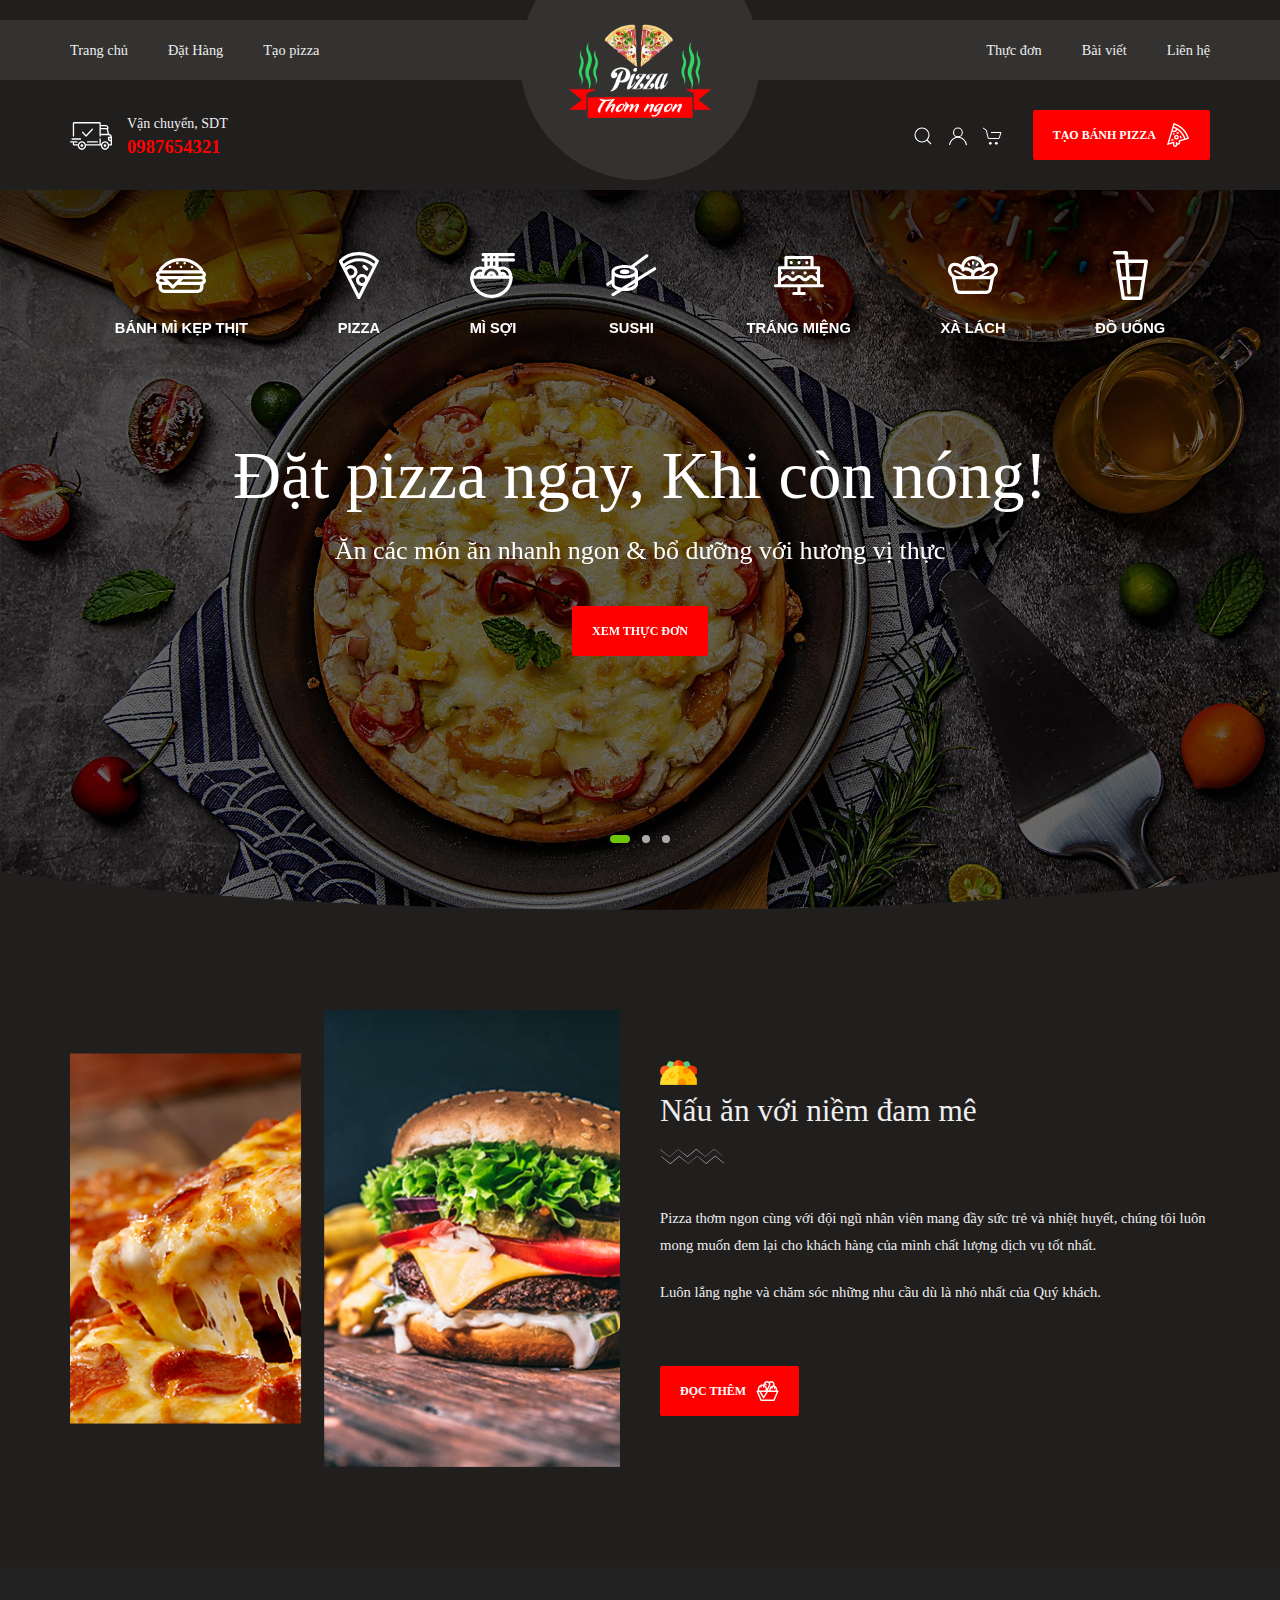
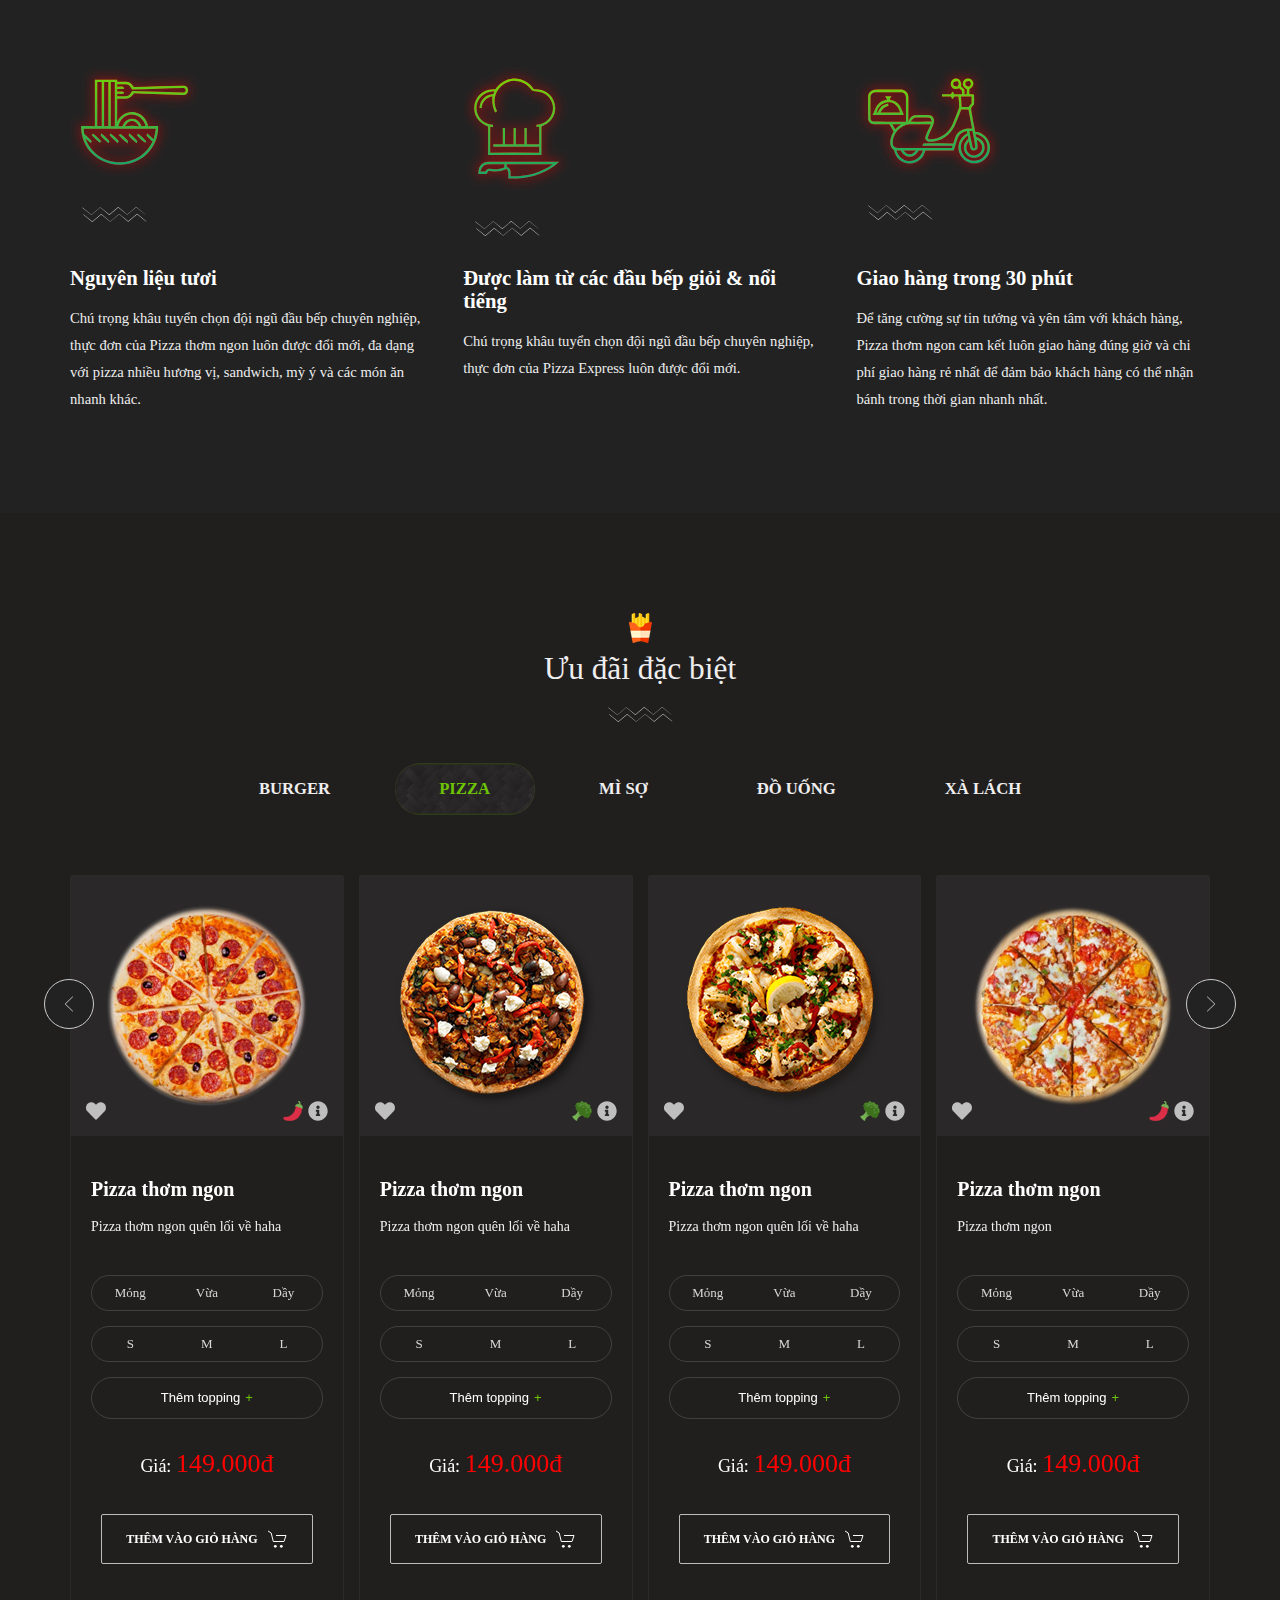
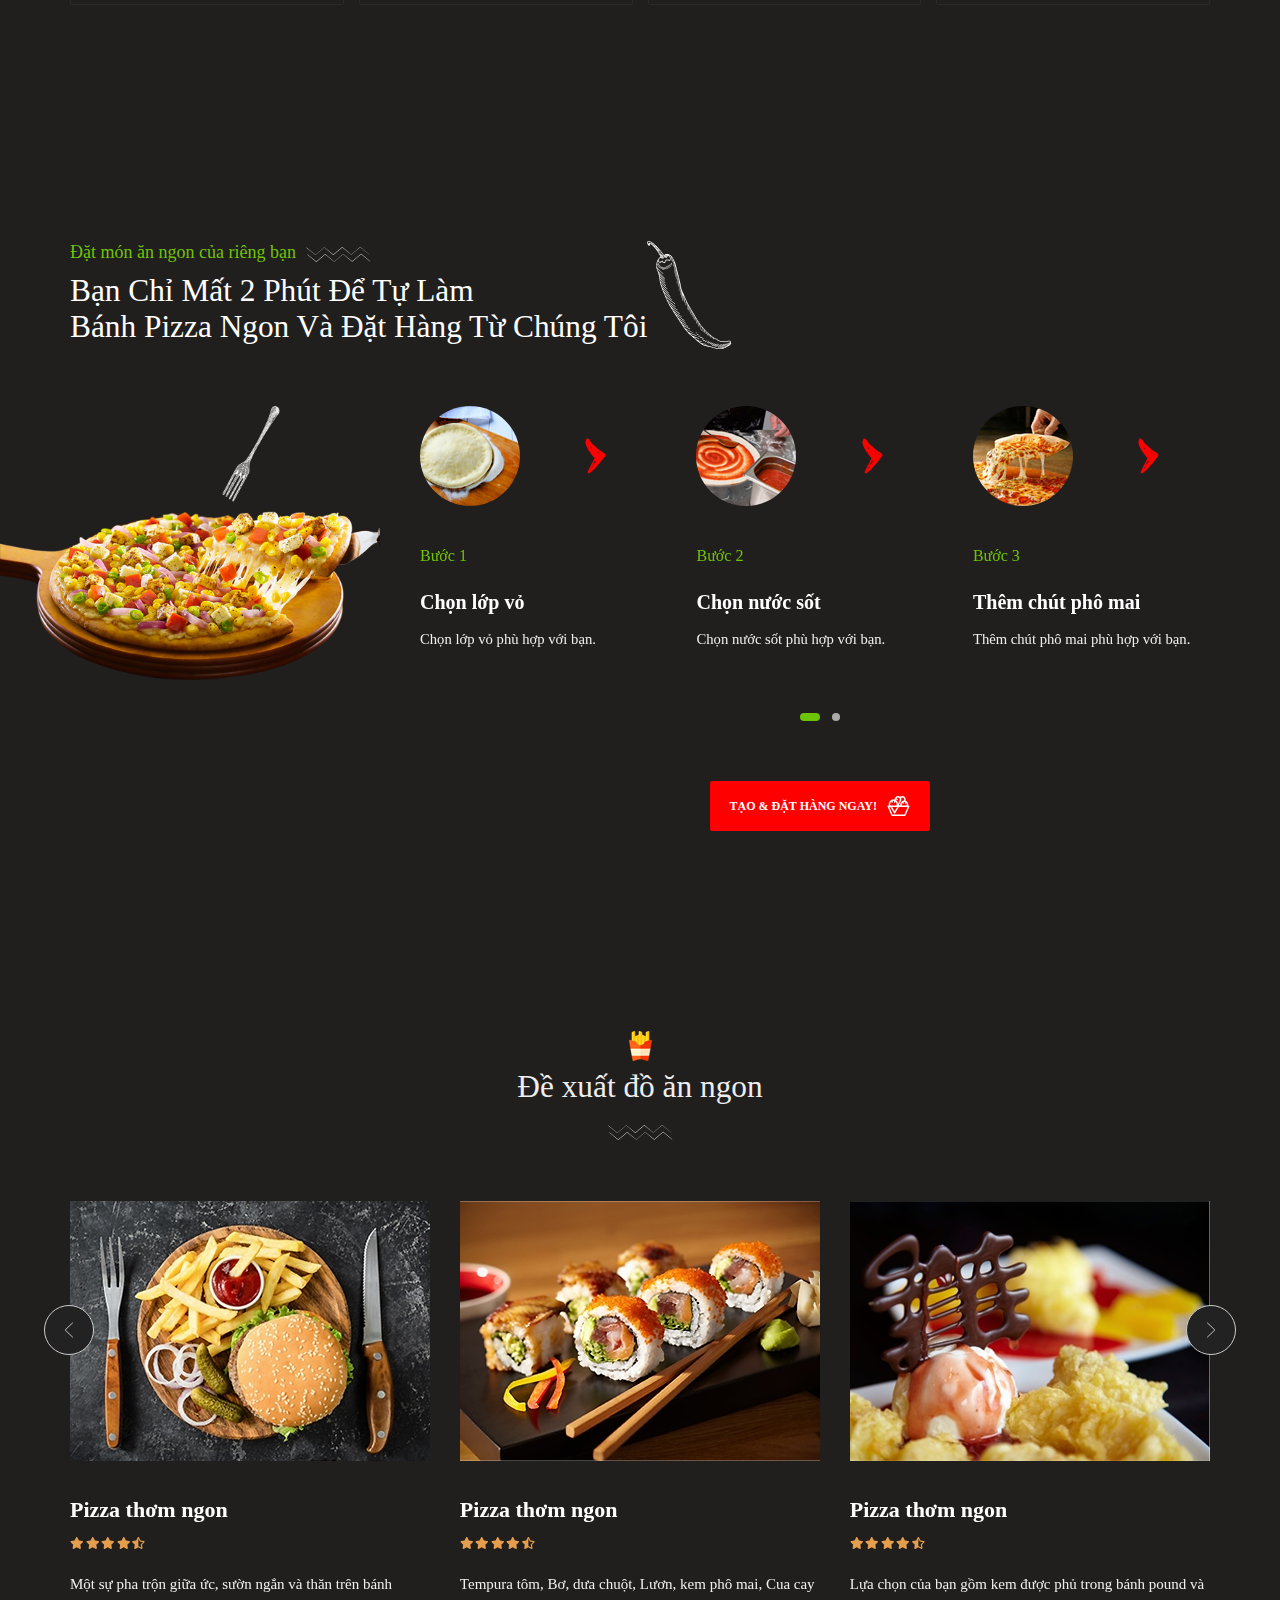
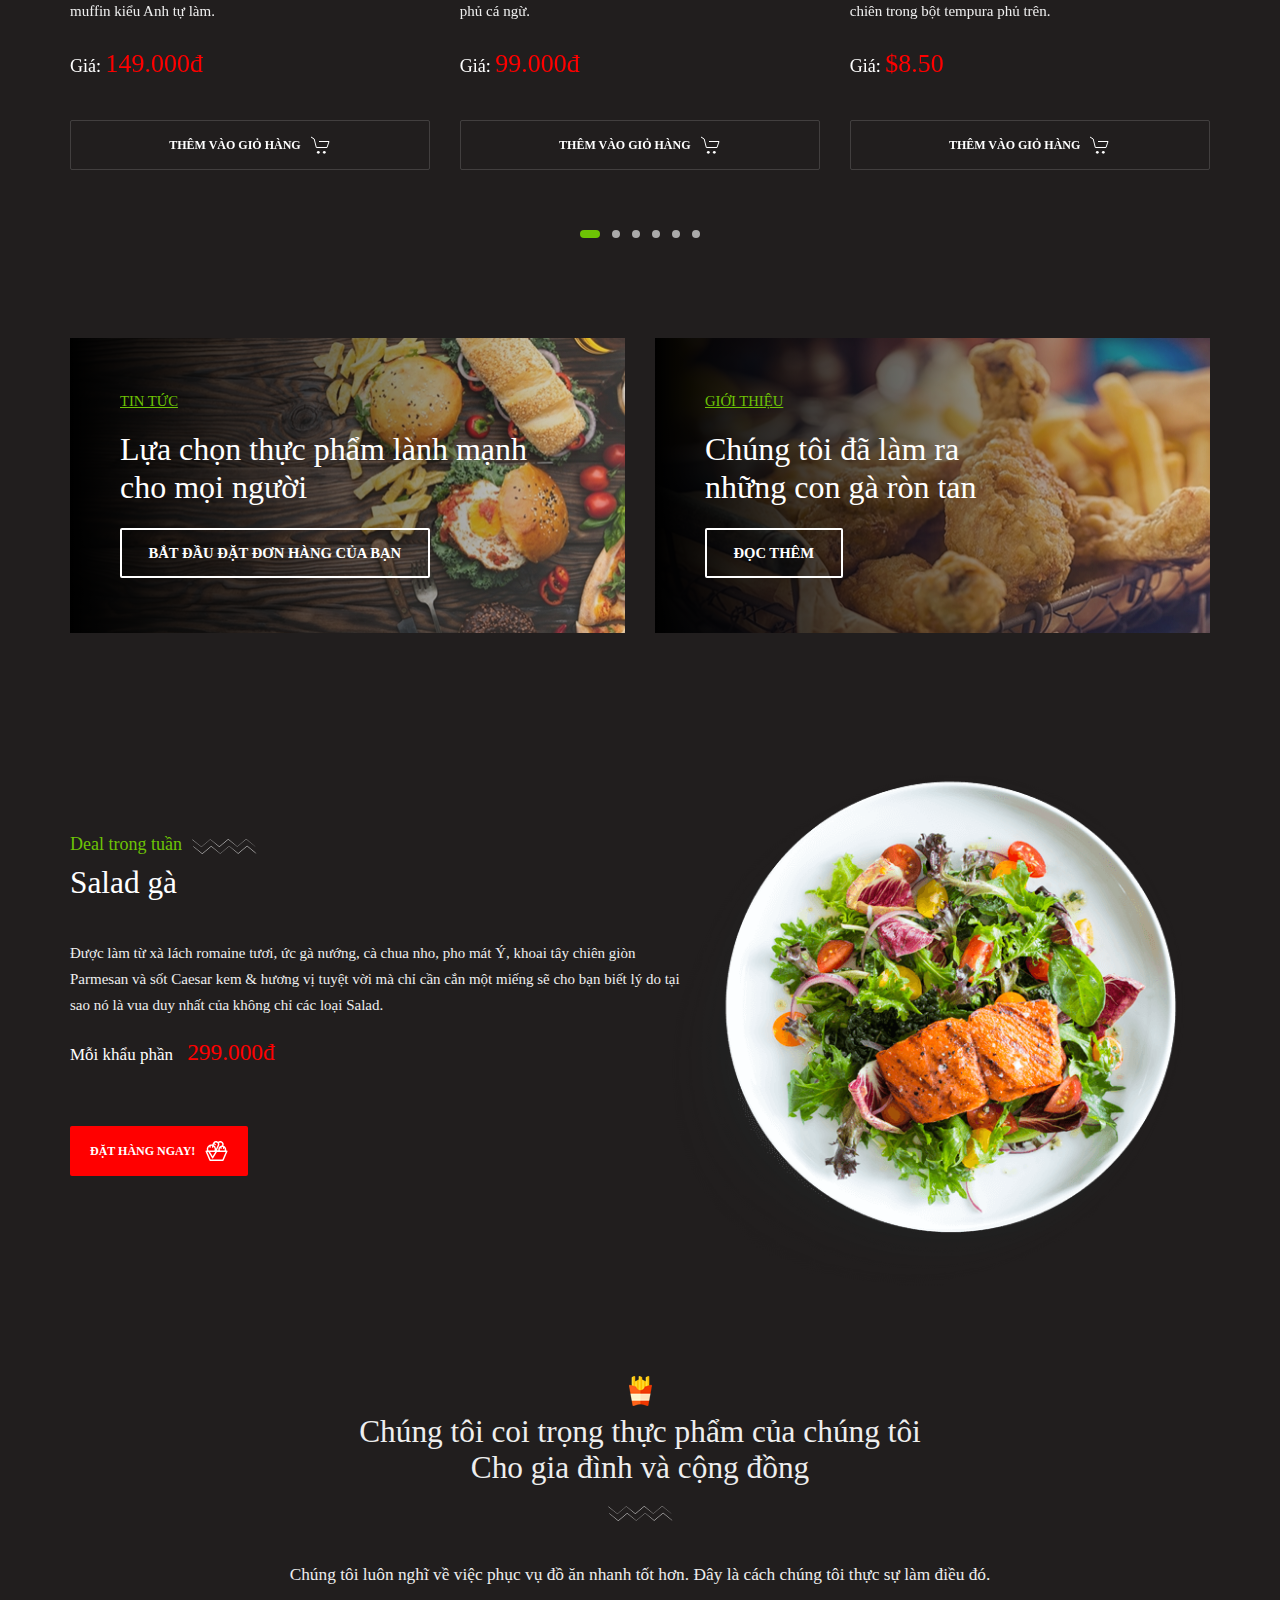
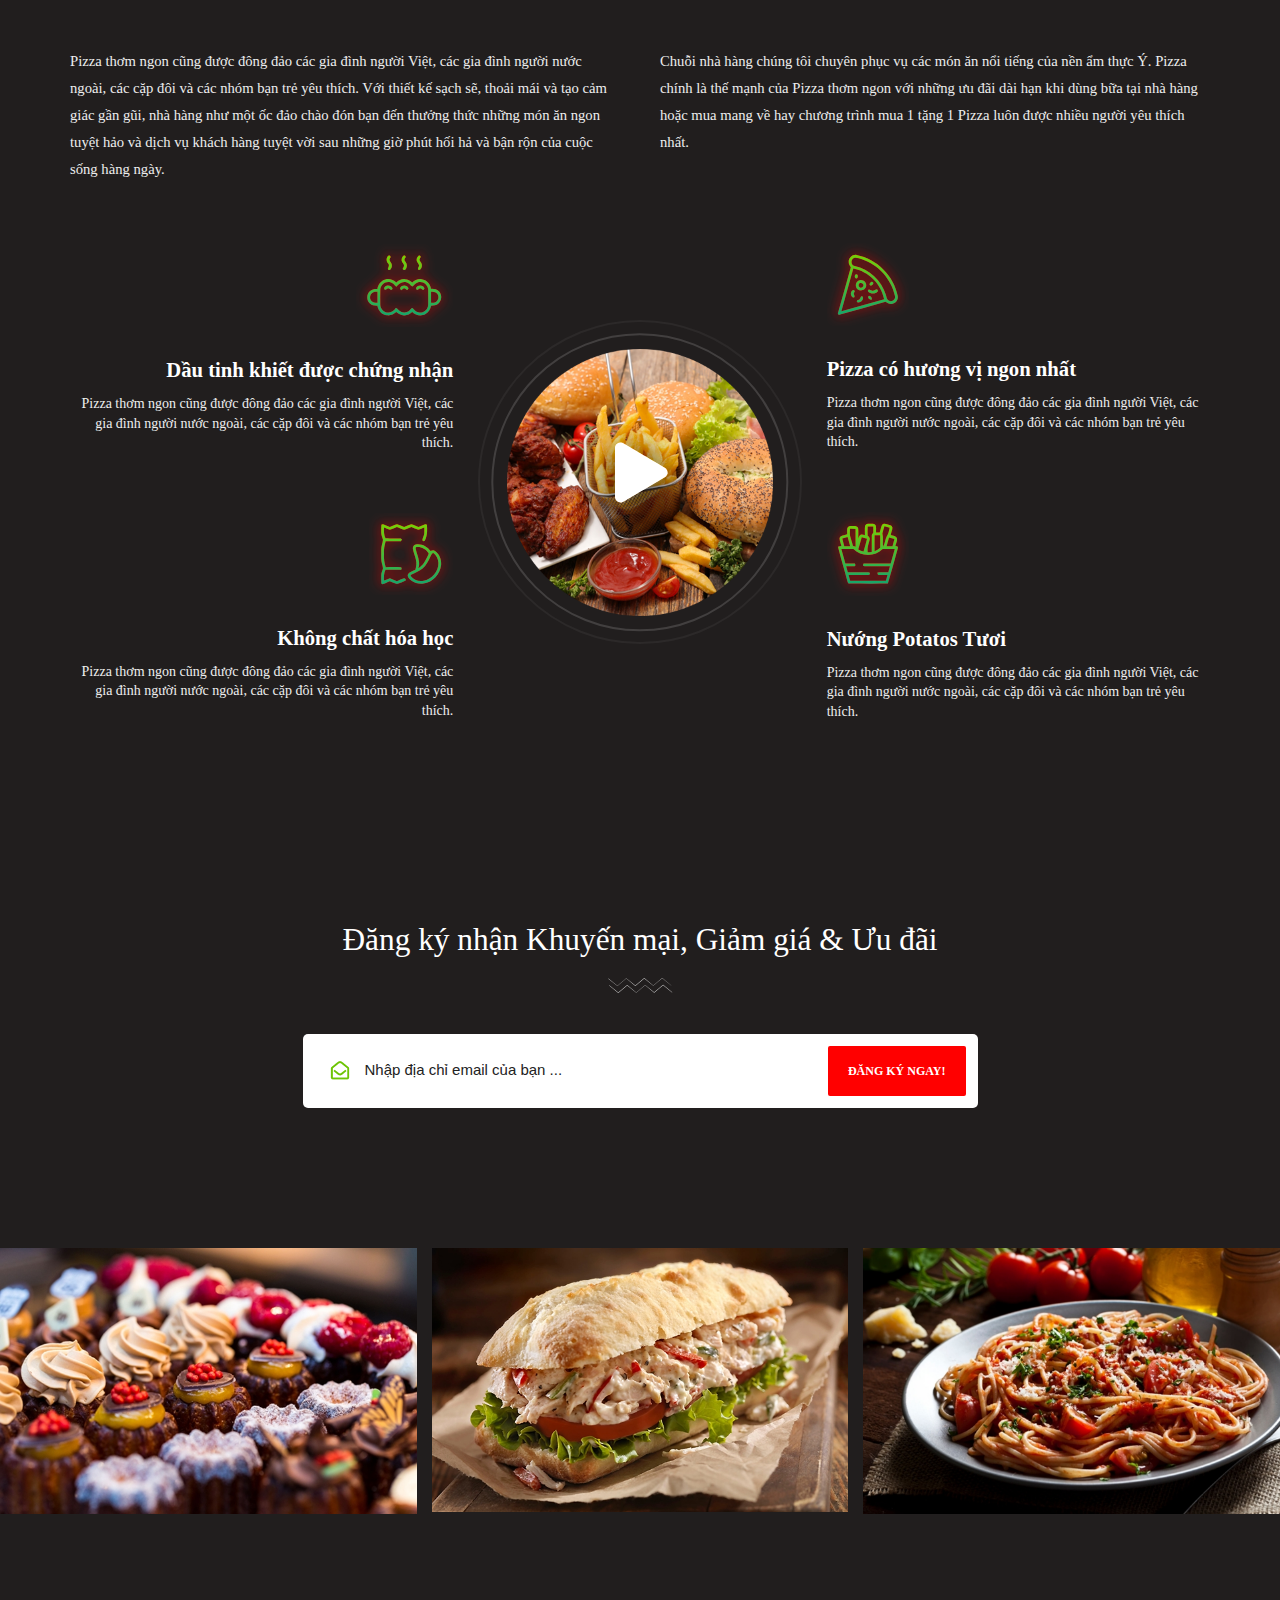
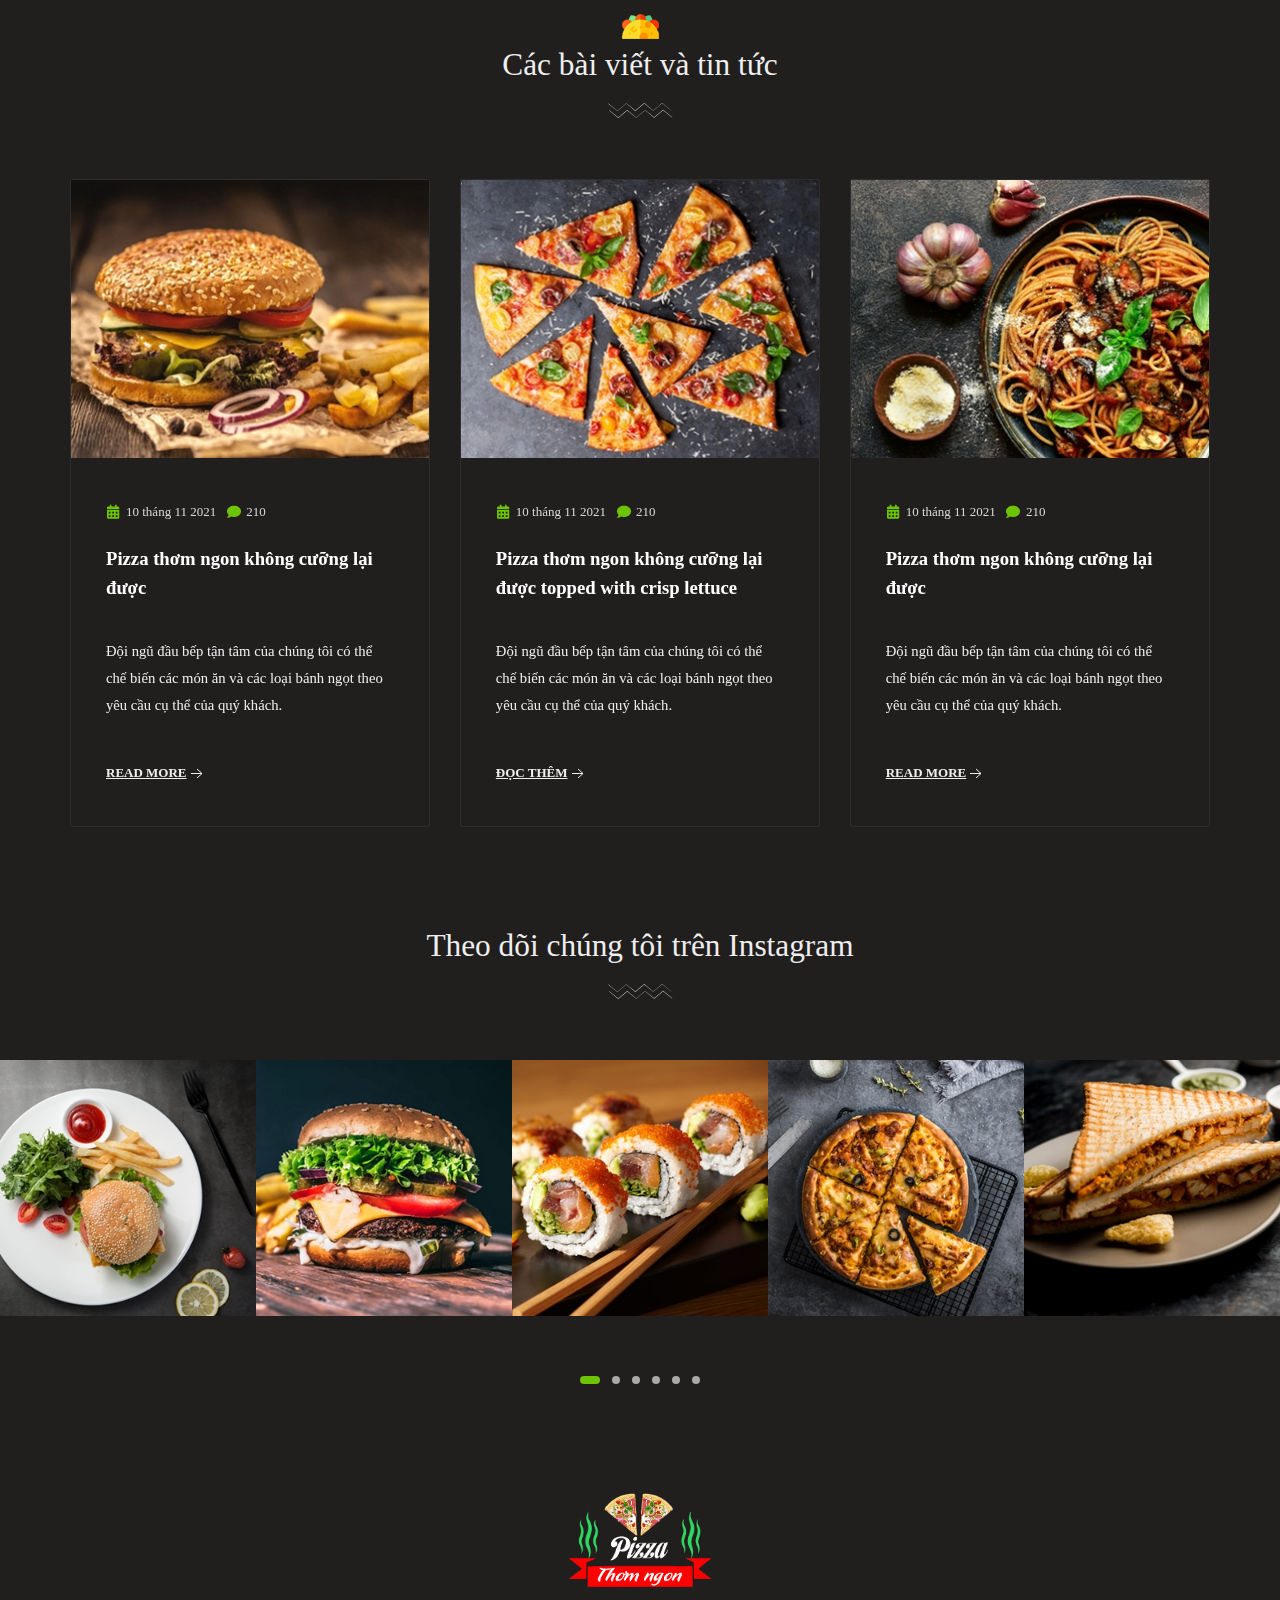
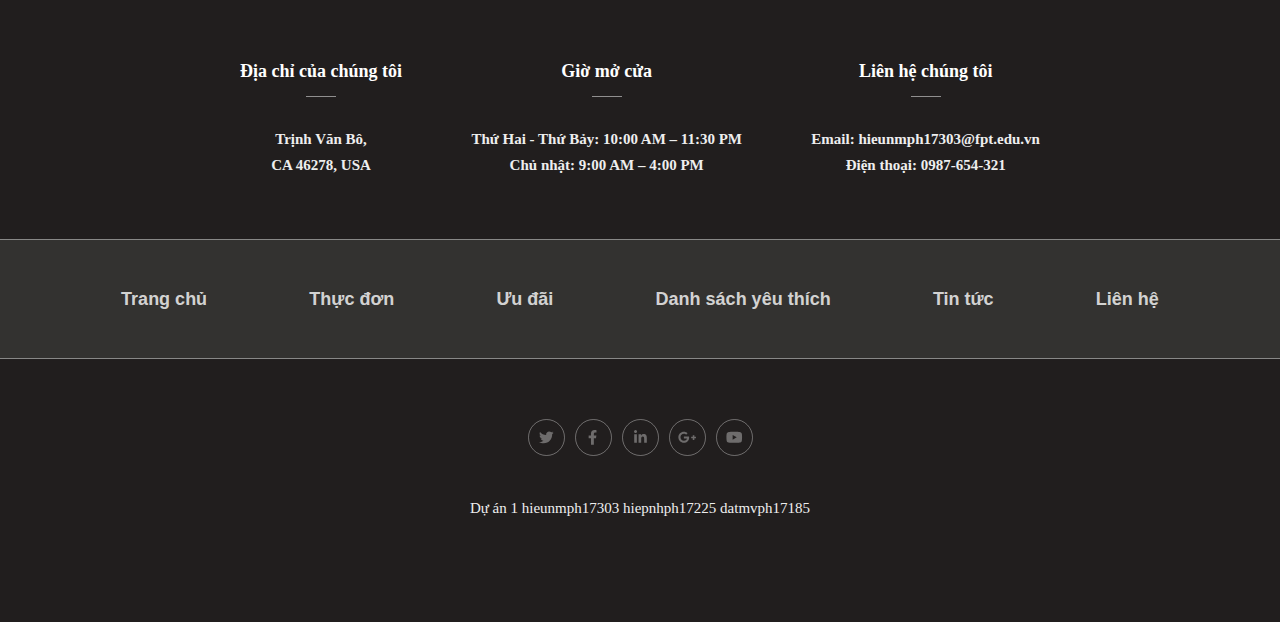
==== commit 14ded4fb: "st" ====
--- a/html/index.html
+++ b/html/index.html
@@ -186,9 +186,9 @@
                             <div class="section-content">
                                 <p>Pizza thơm ngon cùng với đội ngũ nhân viên mang đầy sức trẻ và nhiệt huyết, chúng tôi luôn mong muốn đem lại cho khách hàng của mình chất lượng dịch vụ tốt nhất. </p>
                                 <p>Luôn lắng nghe và chăm sóc những nhu cầu dù là nhỏ nhất của Quý khách.</p>
-                                <div class="uk-margin-medium-top"><a class="uk-button" href="page-blog-article.html"><span>Đọc thêm</span><img
-                                            class="uk-margin-small-left" src="../content/img/icons/ice-cream.svg"
-                                            alt=""></a></div>
+                                <div class="uk-margin-medium-top"><a class="uk-button" href="page-blog-article.html"><span>Đọc
+                                            thêm</span><img class="uk-margin-small-left"
+                                            src="../content/img/icons/ice-cream.svg" alt=""></a></div>
                             </div>
                         </div>
                     </div>
@@ -574,7 +574,8 @@
                                                                     </div>
                                                                     <div class="product-item__title"><a href="page-product.html">Pizza thơm ngon</a>
                                                                     </div>
-                                                                    <div class="product-item__desc">Pizza thơm ngon quên lối về haha</div>
+                                                                    <div class="product-item__desc">Pizza thơm ngon quên lối về haha
+                                                                    </div>
                                                                     <div class="product-item__select">
                                                                         <div class="select-box select-box--thickness">
                                                                             <ul>
@@ -727,7 +728,8 @@
                                                                     </div>
                                                                     <div class="product-item__title"><a href="page-product.html">Pizza thơm ngon</a>
                                                                     </div>
-                                                                    <div class="product-item__desc">Pizza thơm ngon quên lối về haha</div>
+                                                                    <div class="product-item__desc">Pizza thơm ngon quên lối về haha
+                                                                    </div>
                                                                     <div class="product-item__select">
                                                                         <div class="select-box select-box--thickness">
                                                                             <ul>
@@ -880,7 +882,8 @@
                                                                     </div>
                                                                     <div class="product-item__title"><a href="page-product.html">Pizza thơm ngon</a>
                                                                     </div>
-                                                                    <div class="product-item__desc">Pizza thơm ngon quên lối về haha</div>
+                                                                    <div class="product-item__desc">Pizza thơm ngon quên lối về haha
+                                                                    </div>
                                                                     <div class="product-item__select">
                                                                         <div class="select-box select-box--thickness">
                                                                             <ul>
@@ -1034,7 +1037,8 @@
                                                                     </div>
                                                                     <div class="product-item__title"><a href="page-product.html">Pizza thơm ngon</a>
                                                                     </div>
-                                                                    <div class="product-item__desc">Pizza thơm ngon quên lối về haha</div>
+                                                                    <div class="product-item__desc">Pizza thơm ngon quên lối về haha
+                                                                    </div>
                                                                     <div class="product-item__select">
                                                                         <div class="select-box select-box--thickness">
                                                                             <ul>
@@ -1188,7 +1192,8 @@
                                                                     </div>
                                                                     <div class="product-item__title"><a href="page-product.html">Pizza thơm ngon</a>
                                                                     </div>
-                                                                    <div class="product-item__desc">Pizza thơm ngon quên lối về haha</div>
+                                                                    <div class="product-item__desc">Pizza thơm ngon quên lối về haha
+                                                                    </div>
                                                                     <div class="product-item__select">
                                                                         <div class="select-box select-box--thickness">
                                                                             <ul>
@@ -1513,7 +1518,8 @@
                                                                     </div>
                                                                     <div class="product-item__title"><a href="page-product.html">Pizza thơm ngon</a>
                                                                     </div>
-                                                                    <div class="product-item__desc">Pizza thơm ngon quên lối về haha</div>
+                                                                    <div class="product-item__desc">Pizza thơm ngon quên lối về haha
+                                                                    </div>
                                                                     <div class="product-item__select">
                                                                         <div class="select-box select-box--thickness">
                                                                             <ul>
@@ -1667,7 +1673,8 @@
                                                                     </div>
                                                                     <div class="product-item__title"><a href="page-product.html">Pizza thơm ngon</a>
                                                                     </div>
-                                                                    <div class="product-item__desc">Pizza thơm ngon quên lối về haha</div>
+                                                                    <div class="product-item__desc">Pizza thơm ngon quên lối về haha
+                                                                    </div>
                                                                     <div class="product-item__select">
                                                                         <div class="select-box select-box--thickness">
                                                                             <ul>
@@ -1821,7 +1828,8 @@
                                                                     </div>
                                                                     <div class="product-item__title"><a href="page-product.html">Pizza thơm ngon</a>
                                                                     </div>
-                                                                    <div class="product-item__desc">Pizza thơm ngon quên lối về haha</div>
+                                                                    <div class="product-item__desc">Pizza thơm ngon quên lối về haha
+                                                                    </div>
                                                                     <div class="product-item__select">
                                                                         <div class="select-box select-box--thickness">
                                                                             <ul>
@@ -2128,7 +2136,8 @@
                                                                     </div>
                                                                     <div class="product-item__title"><a href="page-product.html">Pizza thơm ngon</a>
                                                                     </div>
-                                                                    <div class="product-item__desc">Pizza thơm ngon quên lối về haha</div>
+                                                                    <div class="product-item__desc">Pizza thơm ngon quên lối về haha
+                                                                    </div>
                                                                     <div class="product-item__select">
                                                                         <div class="select-box select-box--thickness">
                                                                             <ul>
@@ -2437,7 +2446,8 @@
                                                                     </div>
                                                                     <div class="product-item__title"><a href="page-product.html">Hot n Spicy
                                                                             Pizza</a></div>
-                                                                    <div class="product-item__desc">Pizza thơm ngon quên lối về haha</div>
+                                                                    <div class="product-item__desc">Pizza thơm ngon quên lối về haha
+                                                                    </div>
                                                                     <div class="product-item__select">
                                                                         <div class="select-box select-box--thickness">
                                                                             <ul>
@@ -2762,7 +2772,8 @@
                                                                     </div>
                                                                     <div class="product-item__title"><a href="page-product.html">Pizza thơm ngon</a>
                                                                     </div>
-                                                                    <div class="product-item__desc">Pizza thơm ngon quên lối về haha</div>
+                                                                    <div class="product-item__desc">Pizza thơm ngon quên lối về haha
+                                                                    </div>
                                                                     <div class="product-item__select">
                                                                         <div class="select-box select-box--thickness">
                                                                             <ul>
@@ -3071,7 +3082,8 @@
                                                                     </div>
                                                                     <div class="product-item__title"><a href="page-product.html">Pizza thơm ngon</a>
                                                                     </div>
-                                                                    <div class="product-item__desc">Pizza thơm ngon quên lối về haha</div>
+                                                                    <div class="product-item__desc">Pizza thơm ngon quên lối về haha
+                                                                    </div>
                                                                     <div class="product-item__select">
                                                                         <div class="select-box select-box--thickness">
                                                                             <ul>
@@ -3378,7 +3390,8 @@
                                                                     </div>
                                                                     <div class="product-item__title"><a href="page-product.html">Pizza thơm ngon</a>
                                                                     </div>
-                                                                    <div class="product-item__desc">Pizza thơm ngon quên lối về haha</div>
+                                                                    <div class="product-item__desc">Pizza thơm ngon quên lối về haha
+                                                                    </div>
                                                                     <div class="product-item__select">
                                                                         <div class="select-box select-box--thickness">
                                                                             <ul>
@@ -3687,7 +3700,8 @@
                                                                     </div>
                                                                     <div class="product-item__title"><a href="page-product.html">Hot n Spicy
                                                                             Pizza</a></div>
-                                                                    <div class="product-item__desc">Pizza thơm ngon quên lối về haha</div>
+                                                                    <div class="product-item__desc">Pizza thơm ngon quên lối về haha
+                                                                    </div>
                                                                     <div class="product-item__select">
                                                                         <div class="select-box select-box--thickness">
                                                                             <ul>
@@ -4012,7 +4026,8 @@
                                                                     </div>
                                                                     <div class="product-item__title"><a href="page-product.html">Pizza thơm ngon</a>
                                                                     </div>
-                                                                    <div class="product-item__desc">Pizza thơm ngon quên lối về haha</div>
+                                                                    <div class="product-item__desc">Pizza thơm ngon quên lối về haha
+                                                                    </div>
                                                                     <div class="product-item__select">
                                                                         <div class="select-box select-box--thickness">
                                                                             <ul>
@@ -4321,7 +4336,8 @@
                                                                     </div>
                                                                     <div class="product-item__title"><a href="page-product.html">Hot n Spicy
                                                                             Pizza</a></div>
-                                                                    <div class="product-item__desc">Pizza thơm ngon quên lối về haha</div>
+                                                                    <div class="product-item__desc">Pizza thơm ngon quên lối về haha
+                                                                    </div>
                                                                     <div class="product-item__select">
                                                                         <div class="select-box select-box--thickness">
                                                                             <ul>
@@ -4628,7 +4644,8 @@
                                                                     </div>
                                                                     <div class="product-item__title"><a href="page-product.html">Pizza thơm ngon</a>
                                                                     </div>
-                                                                    <div class="product-item__desc">Pizza thơm ngon quên lối về haha</div>
+                                                                    <div class="product-item__desc">Pizza thơm ngon quên lối về haha
+                                                                    </div>
                                                                     <div class="product-item__select">
                                                                         <div class="select-box select-box--thickness">
                                                                             <ul>
@@ -4937,7 +4954,8 @@
                                                                     </div>
                                                                     <div class="product-item__title"><a href="page-product.html">Hot n Spicy
                                                                             Pizza</a></div>
-                                                                    <div class="product-item__desc">Pizza thơm ngon quên lối về haha</div>
+                                                                    <div class="product-item__desc">Pizza thơm ngon quên lối về haha
+                                                                    </div>
                                                                     <div class="product-item__select">
                                                                         <div class="select-box select-box--thickness">
                                                                             <ul>
@@ -5262,7 +5280,8 @@
                                                                     </div>
                                                                     <div class="product-item__title"><a href="page-product.html">Pizza thơm ngon</a>
                                                                     </div>
-                                                                    <div class="product-item__desc">Pizza thơm ngon quên lối về haha</div>
+                                                                    <div class="product-item__desc">Pizza thơm ngon quên lối về haha
+                                                                    </div>
                                                                     <div class="product-item__select">
                                                                         <div class="select-box select-box--thickness">
                                                                             <ul>
@@ -5571,7 +5590,8 @@
                                                                     </div>
                                                                     <div class="product-item__title"><a href="page-product.html">Hot n Spicy
                                                                             Pizza</a></div>
-                                                                    <div class="product-item__desc">Pizza thơm ngon quên lối về haha</div>
+                                                                    <div class="product-item__desc">Pizza thơm ngon quên lối về haha
+                                                                    </div>
                                                                     <div class="product-item__select">
                                                                         <div class="select-box select-box--thickness">
                                                                             <ul>
@@ -5878,7 +5898,8 @@
                                                                     </div>
                                                                     <div class="product-item__title"><a href="page-product.html">Pizza thơm ngon</a>
                                                                     </div>
-                                                                    <div class="product-item__desc">Pizza thơm ngon quên lối về haha</div>
+                                                                    <div class="product-item__desc">Pizza thơm ngon quên lối về haha
+                                                                    </div>
                                                                     <div class="product-item__select">
                                                                         <div class="select-box select-box--thickness">
                                                                             <ul>
@@ -6187,7 +6208,8 @@
                                                                     </div>
                                                                     <div class="product-item__title"><a href="page-product.html">Hot n Spicy
                                                                             Pizza</a></div>
-                                                                    <div class="product-item__desc">Pizza thơm ngon quên lối về haha</div>
+                                                                    <div class="product-item__desc">Pizza thơm ngon quên lối về haha
+                                                                    </div>
                                                                     <div class="product-item__select">
                                                                         <div class="select-box select-box--thickness">
                                                                             <ul>
@@ -6509,7 +6531,8 @@
                                                 <ul class="uk-slider-items uk-grid uk-grid-medium uk-child-width-1-1 uk-child-width-1-2@s uk-child-width-1-3@m uk-child-width-1-3@l uk-child-width-1-4@xl">
                                                     <li>
                                                         <div class="step-item step-item--1">
-                                                            <div class="step-item__icon"><img src="../content/img/pages/home/step-1.png" alt="img-step"></div>
+                                                            <div class="step-item__icon"><img src="../content/img/pages/home/step-1.png" alt="img-step">
+                                                            </div>
                                                             <div class="step-item__numb">Bước 1</div>
                                                             <div class="step-item__title">Chọn lớp vỏ</div>
                                                             <div class="step-item__desc">Chọn lớp vỏ phù hợp với bạn.
@@ -6518,7 +6541,8 @@
                                                     </li>
                                                     <li>
                                                         <div class="step-item step-item--2">
-                                                            <div class="step-item__icon"><img src="../content/img/pages/home/step-2.png" alt="img-step"></div>
+                                                            <div class="step-item__icon"><img src="../content/img/pages/home/step-2.png" alt="img-step">
+                                                            </div>
                                                             <div class="step-item__numb">Bước 2</div>
                                                             <div class="step-item__title">Chọn nước sốt</div>
                                                             <div class="step-item__desc">Chọn nước sốt phù hợp với bạn.
@@ -6527,7 +6551,8 @@
                                                     </li>
                                                     <li>
                                                         <div class="step-item step-item--3">
-                                                            <div class="step-item__icon"><img src="../content/img/pages/home/step-3.png" alt="img-step"></div>
+                                                            <div class="step-item__icon"><img src="../content/img/pages/home/step-3.png" alt="img-step">
+                                                            </div>
                                                             <div class="step-item__numb">Bước 3</div>
                                                             <div class="step-item__title">Thêm chút phô mai</div>
                                                             <div class="step-item__desc">Thêm chút phô mai phù hợp với bạn.
@@ -6536,7 +6561,8 @@
                                                     </li>
                                                     <li>
                                                         <div class="step-item step-item--4">
-                                                            <div class="step-item__icon"><img src="../content/img/pages/home/step-4.png" alt="img-step"></div>
+                                                            <div class="step-item__icon"><img src="../content/img/pages/home/step-4.png" alt="img-step">
+                                                            </div>
                                                             <div class="step-item__numb">Bước 4</div>
                                                             <div class="step-item__title">Bổ sung topping</div>
                                                             <div class="step-item__desc">Bổ sung topping phù hợp với bạn.
@@ -6815,13 +6841,15 @@
                             </div>
                             <div class="video-column video-column--left">
                                 <div class="video-item">
-                                    <div class="video-item__icon"><img src="../content/img/icons/video-1.svg" alt="icon-video"></div>
+                                    <div class="video-item__icon"><img src="../content/img/icons/video-1.svg" alt="icon-video">
+                                    </div>
                                     <div class="video-item__title">Dầu tinh khiết được chứng nhận</div>
                                     <div class="video-item__text">Pizza thơm ngon cũng được đông đảo các gia đình người Việt, các gia đình người nước ngoài, các cặp đôi và các nhóm bạn trẻ yêu thích.
                                     </div>
                                 </div>
                                 <div class="video-item">
-                                    <div class="video-item__icon"><img src="../content/img/icons/video-2.svg" alt="icon-video"></div>
+                                    <div class="video-item__icon"><img src="../content/img/icons/video-2.svg" alt="icon-video">
+                                    </div>
                                     <div class="video-item__title">Không chất hóa học</div>
                                     <div class="video-item__text">Pizza thơm ngon cũng được đông đảo các gia đình người Việt, các gia đình người nước ngoài, các cặp đôi và các nhóm bạn trẻ yêu thích.
                                     </div>
@@ -6829,13 +6857,15 @@
                             </div>
                             <div class="video-column video-column--right">
                                 <div class="video-item">
-                                    <div class="video-item__icon"><img src="../content/img/icons/video-3.svg" alt="icon-video"></div>
+                                    <div class="video-item__icon"><img src="../content/img/icons/video-3.svg" alt="icon-video">
+                                    </div>
                                     <div class="video-item__title">Pizza có hương vị ngon nhất</div>
                                     <div class="video-item__text">Pizza thơm ngon cũng được đông đảo các gia đình người Việt, các gia đình người nước ngoài, các cặp đôi và các nhóm bạn trẻ yêu thích.
                                     </div>
                                 </div>
                                 <div class="video-item">
-                                    <div class="video-item__icon"><img src="../content/img/icons/video-4.svg" alt="icon-video"></div>
+                                    <div class="video-item__icon"><img src="../content/img/icons/video-4.svg" alt="icon-video">
+                                    </div>
                                     <div class="video-item__title">Nướng Potatos Tươi</div>
                                     <div class="video-item__text">Pizza thơm ngon cũng được đông đảo các gia đình người Việt, các gia đình người nước ngoài, các cặp đôi và các nhóm bạn trẻ yêu thích.
                                     </div>
@@ -6927,13 +6957,15 @@
                                                     <div class="article-card__info"><span class="article-card__date">10
                                                             tháng 11 2021</span><span class="article-card__comments">210
                                                         </span></div>
-                                                    <div class="article-card__title"><a href="page-blog-article.html">Pizza thơm ngon không cưỡng
+                                                    <div class="article-card__title"><a href="page-blog-article.html">Pizza thơm
+                                                            ngon không cưỡng
                                                             lại được</a></div>
                                                     <div class="article-card__intro">
                                                         <p>Đội ngũ đầu bếp tận tâm của chúng tôi có thể chế biến các món ăn và các loại bánh ngọt theo yêu cầu cụ thể của quý khách.
                                                         </p>
                                                     </div>
-                                                    <div class="article-card__more"> <a class="uk-button-link" href="page-blog-article.html" data-uk-icon="arrow-right">Read more</a></div>
+                                                    <div class="article-card__more"> <a class="uk-button-link" href="page-blog-article.html" data-uk-icon="arrow-right">Read
+                                                            more</a></div>
                                                 </div>
                                             </div>
                                         </li>
@@ -6946,14 +6978,16 @@
                                                     <div class="article-card__info"><span class="article-card__date">10
                                                             tháng 11 2021</span><span class="article-card__comments">210
                                                         </span></div>
-                                                    <div class="article-card__title"><a href="page-blog-article.html">Pizza thơm ngon không cưỡng
+                                                    <div class="article-card__title"><a href="page-blog-article.html">Pizza thơm
+                                                            ngon không cưỡng
                                                             lại được
                                                             topped with crisp lettuce</a></div>
                                                     <div class="article-card__intro">
                                                         <p>Đội ngũ đầu bếp tận tâm của chúng tôi có thể chế biến các món ăn và các loại bánh ngọt theo yêu cầu cụ thể của quý khách.
                                                         </p>
                                                     </div>
-                                                    <div class="article-card__more"> <a class="uk-button-link" href="page-blog-article.html" data-uk-icon="arrow-right">Read more</a></div>
+                                                    <div class="article-card__more"> <a class="uk-button-link" href="page-blog-article.html" data-uk-icon="arrow-right">Đọc
+                                                            thêm</a></div>
                                                 </div>
                                             </div>
                                         </li>
@@ -6966,13 +7000,15 @@
                                                     <div class="article-card__info"><span class="article-card__date">10
                                                             tháng 11 2021</span><span class="article-card__comments">210
                                                         </span></div>
-                                                    <div class="article-card__title"><a href="page-blog-article.html">Pizza thơm ngon không cưỡng
+                                                    <div class="article-card__title"><a href="page-blog-article.html">Pizza thơm
+                                                            ngon không cưỡng
                                                             lại được</a></div>
                                                     <div class="article-card__intro">
                                                         <p>Đội ngũ đầu bếp tận tâm của chúng tôi có thể chế biến các món ăn và các loại bánh ngọt theo yêu cầu cụ thể của quý khách.
                                                         </p>
                                                     </div>
-                                                    <div class="article-card__more"> <a class="uk-button-link" href="page-blog-article.html" data-uk-icon="arrow-right">Read more</a></div>
+                                                    <div class="article-card__more"> <a class="uk-button-link" href="page-blog-article.html" data-uk-icon="arrow-right">Read
+                                                            more</a></div>
                                                 </div>
                                             </div>
                                         </li>
@@ -7072,7 +7108,8 @@
                             <li class="social-item"><a class="social-link" href="#!"><i
                                         class="fab fa-linkedin-in"></i></a></li>
                             <li class="social-item"><a class="social-link" href="#!"><i
-                                        class="fab fa-google-plus-g"></i></a></li>
+                                        class="fab fa-google-plus-g"></i></a>
+                            </li>
                             <li class="social-item"><a class="social-link" href="#!"><i class="fab fa-youtube"></i></a>
                             </li>
                         </ul>
@@ -7084,36 +7121,20 @@
                 <div class="uk-offcanvas-bar"><button class="uk-offcanvas-close" type="button" data-uk-close=""></button>
                     <div class="uk-margin-top">
                         <ul class="uk-nav">
-                            <li><a href="/">Home</a></li>
-                            <li><a href="page-blog-article.html">About Spedito</a></li>
-                            <li><a href="page-catalog-sidebar.html">Order Online</a></li>
+                            <li><a href="/">Trang chủ</a></li>
+                            <li><a href="page-blog-article.html">Thực đơn</a></li>
+                            <li><a href="page-catalog-sidebar.html">Đặt hàng</a></li>
                             <li><a href="page-catalog.html">Our Menu</a></li>
-                            <li><a href="page-blog.html">Latest News</a></li>
-                            <li><a href="page-contacts.html">Contact us</a></li>
+                            <li><a href="page-blog.html">Tin tức</a></li>
+                            <li><a href="page-contacts.html">Liên hệ</a></li>
                         </ul>
                     </div>
                     <hr class="uk-margin">
-                    <ul class="uk-nav uk-nav-parent-icon" data-uk-nav>
-                        <li><a href="page-catalog.html">Burgers</a></li>
-                        <li class="uk-parent"><a href="page-catalog.html">Pizzas </a>
-                            <ul class="uk-nav-sub">
-                                <li><a href="page-product.html">Sriracha Beef</a></li>
-                                <li><a href="page-product.html">Garlic Prawn Pizza</a></li>
-                                <li><a href="page-product.html">Classic Pepproni</a></li>
-                                <li><a href="page-product.html">Pizza Margherita</a></li>
-                                <li><a href="page-product.html">Hot n Spicy Pizza</a></li>
-                            </ul>
-                        </li>
-                        <li><a href="page-catalog.html">Noodles</a></li>
-                        <li><a href="page-catalog.html">Sushi</a></li>
-                        <li><a href="page-catalog.html">Desserts</a></li>
-                        <li><a href="page-catalog.html">Salads</a></li>
-                        <li><a href="page-catalog.html">Drinks</a></li>
                     </ul>
                     <hr class="uk-margin">
                     <div class="uk-margin-bottom">
                         <div class="block-with-phone"><img src="../content/img/icons/delivery.svg" alt="delivery" data-uk-svg>
-                            <div> <span>For Delivery, Call us</span><a href="tel:13205448749">1-320-544-8749</a></div>
+                            <div> <span>Đặt hàng - Gọi cho chúng tôi</span><a href="tel:0987654321">0987654321</a></div>
                         </div>
                     </div>
                 </div>
@@ -7121,7 +7142,8 @@
             <div class="uk-flex-top" id="callback" data-uk-modal="">
                 <div class="uk-modal-dialog uk-modal-body uk-margin-auto-vertical"><button class="uk-modal-close-default" type="button" data-uk-close=""></button>
                     <p>Lorem ipsum dolor sit amet, consectetur adipiscing elit, sed do eiusmod tempor incididunt ut labore et dolore magna aliqua. Ut enim ad minim veniam, quis nostrud exercitation ullamco laboris nisi ut aliquip ex ea commodo consequat.
-                        Duis aute irure dolor in reprehenderit in voluptate velit esse cillum dolore eu fugiat nulla pariatur. Excepteur sint occaecat cupidatat non proident, sunt in culpa qui officia deserunt mollit anim id est laborum.</p>
+                        Duis aute irure dolor in reprehenderit in voluptate velit esse cillum dolore eu fugiat nulla pariatur. Excepteur sint occaecat cupidatat non proident, sunt in culpa qui officia deserunt mollit anim id est laborum.
+                    </p>
                 </div>
             </div>
             <div class="uk-modal-full uk-modal" id="modal-full" data-uk-modal>
